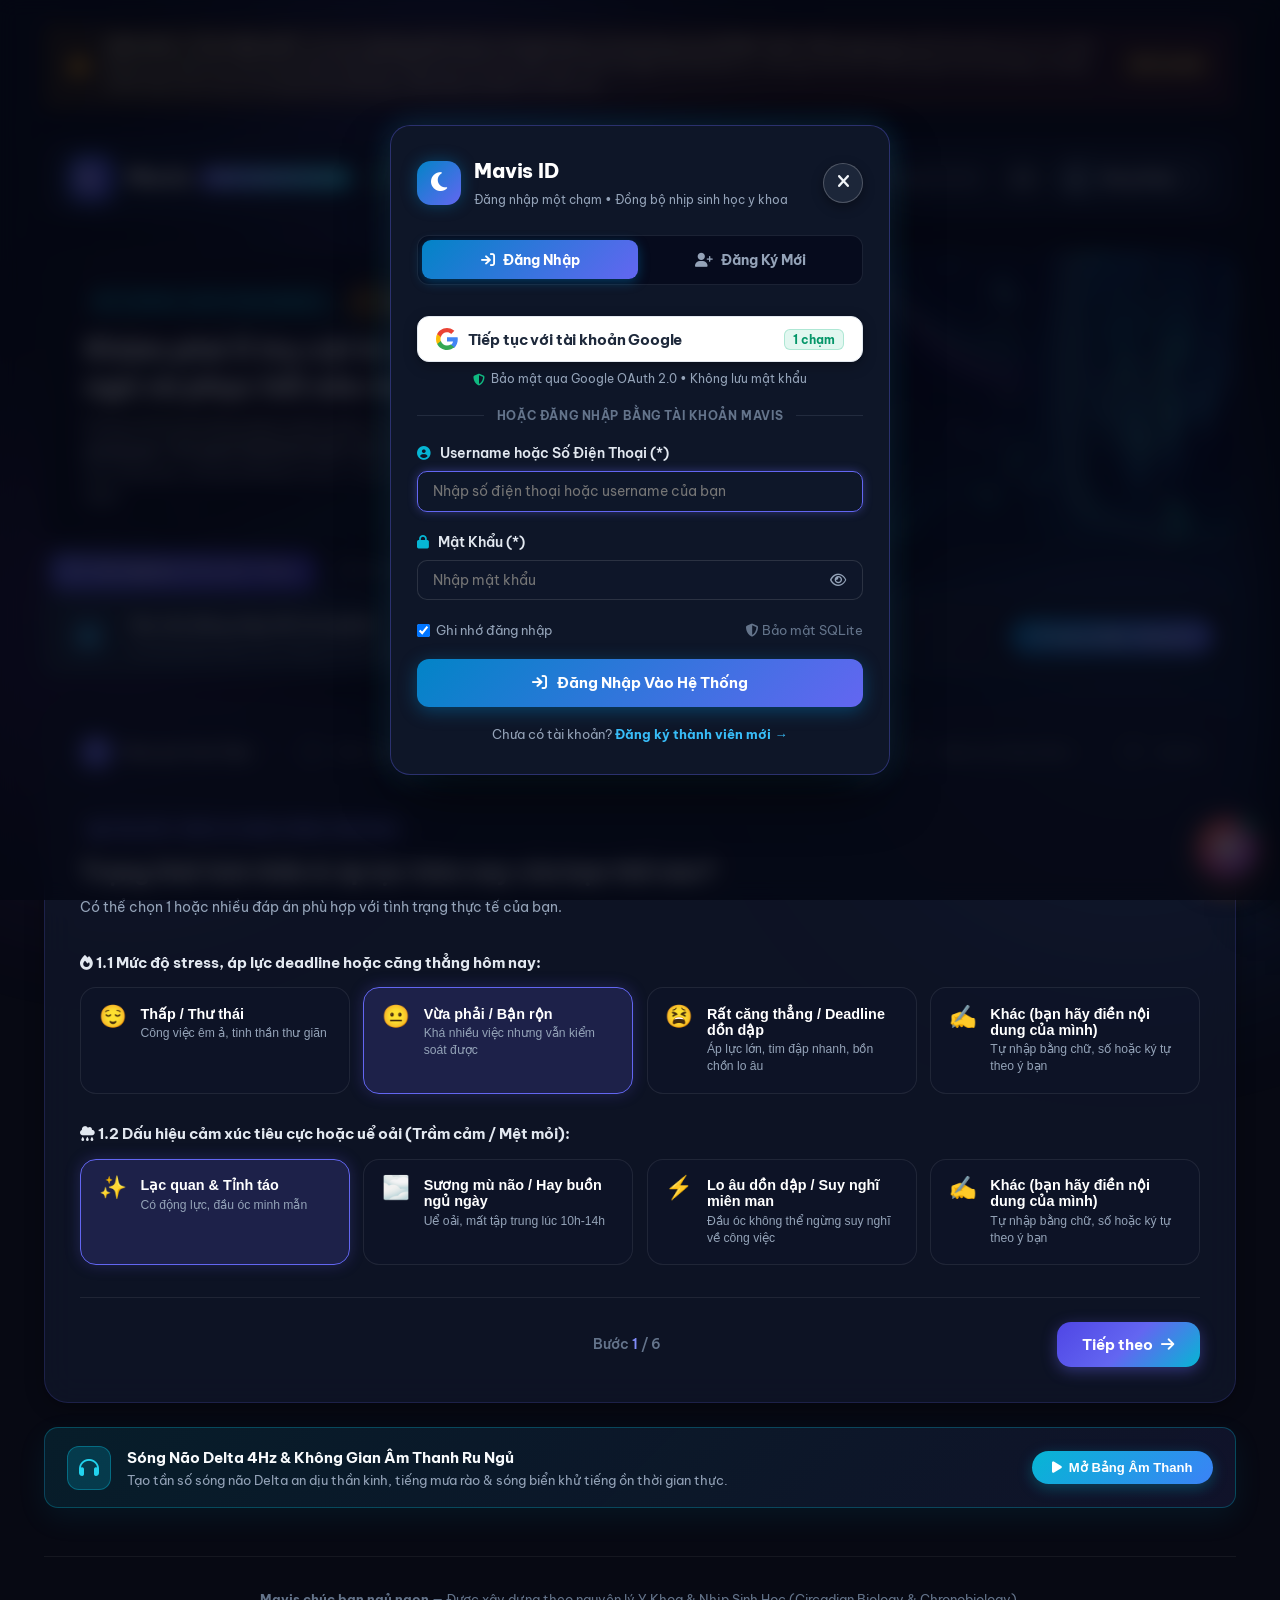
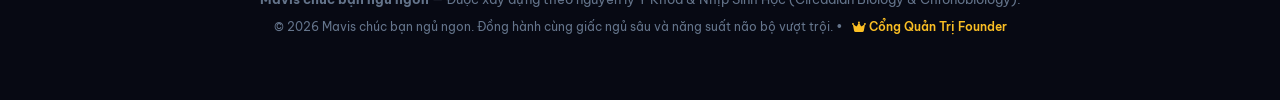
==== index.html @ 6977378a "fix(core): repair app.js syntax errors, restore realtime clock and robust guest/google auth sync" ====
<!DOCTYPE html>
<html lang="vi">
<head>
  <meta charset="UTF-8">
  <meta name="viewport" content="width=device-width, initial-scale=1.0">
  <title>Mavis chúc bạn ngủ ngon - Chẩn Đoán 5 Trụ Cột & Tối Ưu Giấc Ngủ Toàn Diện</title>
  <meta name="description" content="Mavis chúc bạn ngủ ngon - Bạn ngủ ngon, Mavis hạnh phúc. Hệ thống AI chẩn đoán 5 trụ cột y khoa ảnh hưởng giấc ngủ: Tâm lý, Môi trường, Lối sống, Nội tiết, Bệnh lý. Tự động quét lịch biểu và gợi ý vi-hành động thời gian thực.">
  
  <!-- Google Fonts: Be Vietnam Pro -->
  <link rel="preconnect" href="https://fonts.googleapis.com">
  <link rel="preconnect" href="https://fonts.gstatic.com" crossorigin>
  <link href="https://fonts.googleapis.com/css2?family=Be+Vietnam+Pro:ital,wght@0,300;0,400;0,500;0,600;0,700;0,800;0,900;1,400;1,600&display=swap" rel="stylesheet">
  
  <!-- FontAwesome Icons -->
  <link rel="stylesheet" href="https://cdnjs.cloudflare.com/ajax/libs/font-awesome/6.5.1/css/all.min.css">
  
  <!-- PWA & Mobile App Support -->
  <link rel="manifest" href="manifest.json">
  <meta name="theme-color" content="#0F172A">
  <meta name="apple-mobile-web-app-capable" content="yes">
  <meta name="apple-mobile-web-app-status-bar-style" content="black-translucent">
  <meta name="apple-mobile-web-app-title" content="Mavis chúc bạn ngủ ngon">
  <link rel="apple-touch-icon" href="assets/icon-192.png">
  <link rel="icon" type="image/png" href="assets/icon-192.png">

  <!-- Main Stylesheet -->
  <link rel="stylesheet" href="styles.css?v=20261105_09">
  
  <!-- Immediate Google OAuth Popup Bridge (For seamless 1-click popup login) -->
  <script>
    (function() {
      try {
        var hash = window.location.hash;
        if (window.opener && hash && (hash.indexOf('access_token=') !== -1 || hash.indexOf('id_token=') !== -1)) {
          window.opener.postMessage({
            type: 'MAVIS_GOOGLE_AUTH_TOKEN',
            hash: hash
          }, '*');
          window.close();
        }
      } catch(e) {}
    })();
  </script>

  <!-- Google Identity Services (Google Sign-In OAuth 2.0) -->
  <script src="https://accounts.google.com/gsi/client" async defer></script>
  
  <script>
    // Register PWA Service Worker for Mobile Application
    if ('serviceWorker' in navigator) {
      window.addEventListener('load', () => {
        navigator.serviceWorker.register('./sw.js').then(reg => {
          console.log('[PWA] Service Worker registered with scope:', reg.scope);
        }).catch(err => {
          console.warn('[PWA] Service Worker registration failed:', err);
        });
      });
    }
  </script>
</head>
<body>
  <!-- Google Identity Services Declarative Loader -->
  <div id="g_id_onload"
       data-client_id="806720661410-fg45fqhpgqtv9166p4rthkr6rrp37mjg.apps.googleusercontent.com"
       data-context="signin"
       data-callback="handleGoogleCredentialResponse"
       data-auto_prompt="false"
       data-itp_support="true">
  </div>

  <!-- Ambient background lighting effects -->
  <div class="ambient-glow glow-1"></div>
  <div class="ambient-glow glow-2"></div>
  <div class="ambient-glow glow-3"></div>

  <!-- ========================================================
       MAVIS WELCOME & INTRO ONBOARDING SPLASH SCREEN (OPTIONAL / HIDDEN BY DEFAULT)
       Brand: Mavis chúc bạn ngủ ngon • Slogan: Bạn ngủ ngon, Mavis hạnh phúc
       ======================================================== -->
  <div id="mavis-welcome-splash" class="mavis-welcome-splash splash-hidden" style="display: none !important;">
    <div class="splash-backdrop-stars"></div>
    <div class="splash-card glass-card">
      <button type="button" id="splash-close-btn" class="splash-close-btn" onclick="window.hideMavisSplash && window.hideMavisSplash()" title="Bỏ qua và xem giao diện">&times;</button>
      
      <!-- Luminous Moon & Stars Emblem -->
      <div class="splash-celestial-emblem">
        <div class="splash-moon-circle">
          <svg viewBox="0 0 100 100" class="splash-moon-svg" fill="none">
            <defs>
              <linearGradient id="splashMoonGrad" x1="0%" y1="0%" x2="100%" y2="100%">
                <stop offset="0%" stop-color="#FEF08A" />
                <stop offset="50%" stop-color="#F59E0B" />
                <stop offset="100%" stop-color="#D97706" />
              </linearGradient>
              <filter id="splashGlow" x="-20%" y="-20%" width="140%" height="140%">
                <feGaussianBlur stdDeviation="3" result="blur" />
                <feComposite in="SourceGraphic" in2="blur" operator="over" />
              </filter>
            </defs>
            <circle cx="50" cy="50" r="46" fill="rgba(15, 23, 42, 0.75)" stroke="rgba(253, 224, 71, 0.35)" stroke-width="2" />
            <!-- Crescent Moon -->
            <path d="M52 18 C34.3 18 20 32.3 20 50 C20 67.7 34.3 82 52 82 C60.4 82 68.1 78.8 73.8 73.4 C60.4 72.4 49.6 61.6 49.6 48.2 C49.6 35.8 57.6 25.2 68.8 21.6 C63.8 19.3 58.1 18 52 18 Z" fill="url(#splashMoonGrad)" filter="url(#splashGlow)" />
            <!-- Sparkling Stars -->
            <path d="M68 28 L70.5 35 L77.5 37.5 L70.5 40 L68 47 L65.5 40 L58.5 37.5 L65.5 35 Z" fill="#FFFFFF" />
            <circle cx="34" cy="32" r="2.5" fill="#FEF08A" />
            <circle cx="38" cy="66" r="2" fill="#FFFFFF" />
            <circle cx="72" cy="58" r="2.2" fill="#FBBF24" />
          </svg>
          <div class="splash-orbit-pulse"></div>
        </div>
      </div>

      <!-- Brand Heading & Slogan -->
      <div class="splash-text-content">
        <div class="splash-badge-welcome">
          <i class="fa-solid fa-moon"></i> Chào Mừng Đến Với Mavis
        </div>
        <h2 class="splash-app-title">Mavis Chúc Bạn Ngủ Ngon</h2>
        <p class="splash-slogan">"Bạn ngủ ngon, Mavis hạnh phúc"</p>
        <p class="splash-description">
          Hệ thống AI chẩn đoán 5 trụ cột y khoa & đồng hành cùng nhịp sinh học tự nhiên. Giải pháp phi dược lý giúp bạn giải tỏa âu lo, thư giãn thần kinh và chìm vào giấc ngủ sâu an lành.
        </p>
      </div>

      <!-- Action Buttons -->
      <div class="splash-actions-box">
        <button type="button" id="splash-login-btn" class="splash-btn-primary" onclick="window.handleSplashLogin && window.handleSplashLogin()">
          <i class="fa-solid fa-arrow-right-to-bracket"></i>
          <span>Đăng Nhập Ngay</span>
        </button>
        <button type="button" id="splash-register-btn" class="splash-btn-secondary" onclick="window.handleSplashRegister && window.handleSplashRegister()">
          <i class="fa-solid fa-user-plus"></i>
          <span>Tạo Tài Khoản Mới</span>
        </button>
        <button type="button" id="splash-explore-btn" class="splash-btn-ghost" onclick="window.hideMavisSplash && window.hideMavisSplash()">
          <span>Khám Phá Trước (Chế Độ Khách)</span>
          <i class="fa-solid fa-arrow-right"></i>
        </button>
      </div>

      <div class="splash-footer-note">
        <i class="fa-solid fa-shield-halved"></i> Bảo mật dữ liệu y tế • Đồng bộ thời gian thực Web & Mobile App
      </div>
    </div>
  </div>

  <script>
    // Fail-safe immediate handlers so full website works 100% and modals never freeze
    window.hideMavisSplash = function() {
      var splash = document.getElementById('mavis-welcome-splash');
      if (splash) {
        splash.style.opacity = '0';
        splash.style.pointerEvents = 'none';
        splash.style.display = 'none';
        splash.classList.add('splash-hidden');
      }
    };

    window.closeUserAuthModal = function() {
      var modal = document.getElementById('user-auth-modal');
      if (modal) {
        modal.style.display = 'none';
      }
      window.hideMavisSplash();
      document.body.style.overflow = '';
      
      var activeTab = (window.AppState && window.AppState.currentTab) || 'quiz';
      var secMap = {
        'quiz': 'quiz-assessment-section',
        'voice': 'voice-talk-section',
        'calendar': 'calendar-scanner-section'
      };
      var targetId = secMap[activeTab] || 'quiz-assessment-section';
      var sec = document.getElementById(targetId);
      if (sec && sec.style.display !== 'none') {
        sec.scrollIntoView({ behavior: 'smooth', block: 'nearest' });
      }
    };

    // Robust UTF-8 Base64 JWT Parser
    window.parseJwt = function(token) {
      try {
        var base64Url = token.split('.')[1];
        var base64 = base64Url.replace(/-/g, '+').replace(/_/g, '/');
        var jsonPayload = decodeURIComponent(atob(base64).split('').map(function(c) {
          return '%' + ('00' + c.charCodeAt(0).toString(16)).slice(-2);
        }).join(''));
        return JSON.parse(jsonPayload);
      } catch (e) {
        return null;
      }
    };

    // Central Google Profile Handler (Syncs Database, Header, Chatbot & Closes Modal)
    window.handleGoogleProfileSync = async function(profile) {
      if (!profile) return;
      console.log('[Google Profile Received]', profile.name, profile.email);
      if (window.showAppToast) {
        showAppToast('Đang kết nối Google...', 'Đang đồng bộ hồ sơ Google của bạn...', 'info');
      }

      var doLogin = async function() {
        if (!window.SleepSyncDB) return false;
        try {
          var authRes = await window.SleepSyncDB.loginWithGoogleProfile(profile);
          if (authRes && authRes.success) {
            // 1. Close Auth Modal & Splash
            window.closeUserAuthModal();
            if (window.closeProfileDrawer) window.closeProfileDrawer();

            // 2. Render Header Profile immediately (Google Avatar + Short Name + Streak)
            if (window.renderActiveUserProfile) {
              window.renderActiveUserProfile();
            }
            if (window.renderServiceUsageLogs) {
              window.renderServiceUsageLogs();
            }

            // 3. Hide Auth Gate Banner
            var gate = document.getElementById('auth-gate-banner');
            if (gate) gate.style.display = 'none';

            // 4. Notify entire application & Chatbot
            window.dispatchEvent(new CustomEvent('sleepsync:user-changed', { detail: authRes.user }));

            // 5. Sound FX & Welcome Toast
            if (window.SoundFX && window.SoundFX.success) {
              try { window.SoundFX.success(); } catch (e) {}
            }
            if (window.showAppToast) {
              showAppToast('Đăng nhập thành công 🎉', 'Chào mừng ' + authRes.user.fullName + ' qua tài khoản Google!', 'success');
            }
            return true;
          }
        } catch (err) {
          console.error('[Google Profile Sync Error]', err);
        }
        return false;
      };

      if (!await doLogin()) {
        var pollAttempts = 0;
        var pollTimer = setInterval(async function() {
          pollAttempts++;
          if (await doLogin() || pollAttempts > 25) {
            clearInterval(pollTimer);
          }
        }, 150);
      }
    };

    // Official Google Identity Services Credential Callback
    window.handleGoogleCredentialResponse = async function(response) {
      if (!response || !response.credential) return;
      var payload = window.parseJwt(response.credential);
      if (payload) {
        await window.handleGoogleProfileSync({
          sub: payload.sub,
          name: payload.name || payload.given_name || 'Thành Viên Google',
          given_name: payload.given_name,
          email: payload.email,
          picture: payload.picture
        });
      }
    };

    // Access Token UserInfo Fetcher & Login Bridge
    window.loginWithGoogleAccessToken = async function(token) {
      if (!token) return;
      try {
        if (window.showAppToast) {
          showAppToast('Đang kết nối Google...', 'Đang xác thực thông tin tài khoản...', 'info');
        }
        var res = await fetch('https://www.googleapis.com/oauth2/v3/userinfo', {
          headers: { Authorization: 'Bearer ' + token }
        });
        if (!res.ok) throw new Error('Không thể tải profile từ Google');
        var profile = await res.json();
        await window.handleGoogleProfileSync({
          sub: profile.sub,
          name: profile.name || profile.given_name || 'Thành Viên Google',
          given_name: profile.given_name,
          email: profile.email,
          picture: profile.picture
        });
      } catch (err) {
        console.error('[Google Access Token Error]', err);
        if (window.showAppToast) {
          showAppToast('Lỗi kết nối Google', 'Không thể lấy thông tin hồ sơ: ' + err.message, 'error');
        }
      }
    };

    // Two-way PostMessage Listener for OAuth Popup Bridge
    window.addEventListener('message', async function(e) {
      if (e.data && e.data.type === 'MAVIS_GOOGLE_AUTH_TOKEN' && e.data.hash) {
        var params = new URLSearchParams(e.data.hash.substring(1));
        var token = params.get('access_token');
        if (token) {
          await window.loginWithGoogleAccessToken(token);
        }
      }
    });

    // Check Full-Page Redirect Flow
    window.checkGoogleAuthRedirect = async function() {
      try {
        var hash = window.location.hash;
        if (hash && hash.includes('access_token=')) {
          window.__isProcessingGoogleAuth = true;
          var params = new URLSearchParams(hash.substring(1));
          var token = params.get('access_token');
          if (token) {
            window.history.replaceState(null, null, window.location.pathname + window.location.search);
            await window.loginWithGoogleAccessToken(token);
            window.__isProcessingGoogleAuth = false;
          }
        }
      } catch (e) {}
    };
    window.checkGoogleAuthRedirect();

    // Direct Google Popup Opener (Universal fail-safe)
    window.openDirectGooglePopup = function() {
      var clientId = '806720661410-fg45fqhpgqtv9166p4rthkr6rrp37mjg.apps.googleusercontent.com';
      var redirectUri = window.location.origin;
      var oauthUrl = 'https://accounts.google.com/o/oauth2/v2/auth?client_id=' + encodeURIComponent(clientId) +
        '&redirect_uri=' + encodeURIComponent(redirectUri) +
        '&response_type=token&scope=openid%20profile%20email&prompt=select_account';
      var win = window.open(oauthUrl, 'GoogleSignInPopup', 'width=520,height=630,menubar=no,status=no,toolbar=no');
      if (!win || win.closed || typeof win.closed === 'undefined') {
        window.location.href = oauthUrl;
      }
    };

    // Global fail-safe Google Sign-In initiator
    window.loginWithRealGoogle = function() {
      if (window.SoundFX && window.SoundFX.tap) {
        try { window.SoundFX.tap(); } catch (e) {}
      }
      if (window.runGoogleLogin) {
        window.runGoogleLogin();
        return;
      }
      if (window.google && google.accounts && google.accounts.id) {
        try {
          google.accounts.id.prompt(function(notification) {
            if (notification.isNotDisplayed() || notification.isSkippedMoment()) {
              window.openDirectGooglePopup();
            }
          });
          return;
        } catch (e) {}
      }
      window.openDirectGooglePopup();
    };

    window.handleProfilePillClick = function(e) {
      if (e) {
        if (e.preventDefault) e.preventDefault();
        if (e.stopPropagation) e.stopPropagation();
      }
      if (window.SoundFX && window.SoundFX.tap) {
        try { window.SoundFX.tap(); } catch (err) {}
      }
      if (window.SleepSyncDB && window.SleepSyncDB.isAuthenticated && window.SleepSyncDB.isAuthenticated()) {
        if (window.openProfileDrawer) {
          window.openProfileDrawer();
          return;
        }
      }
      if (window.openUserAuthModal) {
        window.openUserAuthModal('login');
      } else {
        var m = document.getElementById('user-auth-modal');
        if (m) {
          m.style.display = 'flex';
          m.style.zIndex = '100050';
        }
      }
    };

    window.openUserAuthModal = function(tab) {
      window.hideMavisSplash();
      var modal = document.getElementById('user-auth-modal');
      if (modal) {
        modal.style.display = 'flex';
        modal.style.zIndex = '100050';
        document.body.style.overflow = 'hidden';
      }
      var tabLoginBtn = document.getElementById('tab-auth-login-btn');
      var tabRegisterBtn = document.getElementById('tab-auth-register-btn');
      var paneLogin = document.getElementById('pane-auth-login');
      var paneRegister = document.getElementById('pane-auth-register');

      if (tab === 'register') {
        if (tabRegisterBtn) tabRegisterBtn.classList.add('active');
        if (tabLoginBtn) tabLoginBtn.classList.remove('active');
        if (paneRegister) paneRegister.style.display = 'block';
        if (paneLogin) paneLogin.style.display = 'none';
        setTimeout(function() { var el = document.getElementById('reg-fullname-input'); if (el) el.focus(); }, 60);
      } else {
        if (tabLoginBtn) tabLoginBtn.classList.add('active');
        if (tabRegisterBtn) tabRegisterBtn.classList.remove('active');
        if (paneLogin) paneLogin.style.display = 'block';
        if (paneRegister) paneRegister.style.display = 'none';
        setTimeout(function() { var el = document.getElementById('login-phone-input'); if (el) el.focus(); }, 60);
      }

      if (window.renderOfficialGoogleButtons) {
        setTimeout(window.renderOfficialGoogleButtons, 60);
      }
    };

    window.handleSplashLogin = function() {
      window.hideMavisSplash();
      window.openUserAuthModal('login');
    };

    window.handleSplashRegister = function() {
      window.hideMavisSplash();
      window.openUserAuthModal('register');
    };
  </script>

  <!-- Main Container -->
  <div class="app-layout">
    
    <!-- Medical Disclaimer Banner (Persistent & Critical) -->
    <aside class="medical-disclaimer-banner" id="medical-disclaimer-banner" aria-label="Cảnh báo y tế quan trọng">
      <div class="disclaimer-inner">
        <div class="disclaimer-text">
          <i class="fa-solid fa-triangle-exclamation disclaimer-icon"></i>
          <span>
            <strong>CẢNH BÁO Y TẾ XUYÊN SUỐT:</strong> Chúng tôi <strong>không phải là bác sĩ chuyên khoa và ứng dụng này KHÔNG THAY THẾ chuyên gia y tế</strong>. Mọi phân tích và vi-hành động chỉ mang tính chất tham khảo, bồi bổ lối sống theo khoa học giấc ngủ. Nếu bạn gặp vấn đề bệnh lý, mất ngủ mãn tính hoặc khuyết tật vận động, vui lòng thăm khám tại cơ sở y tế chuyên khoa để được chẩn đoán và điều trị chính xác.
          </span>
        </div>
        <button type="button" class="btn-disclaimer-detail" id="view-disclaimer-details-btn">
          <i class="fa-solid fa-shield-halved"></i>
          <span>Chi tiết</span>
        </button>
      </div>
    </aside>

    <!-- Navigation / Top Header -->
    <header class="top-nav">
      <div class="brand">
        <div class="brand-icon">
          <i class="fa-solid fa-moon"></i>
          <span class="pulsing-orbit"></span>
        </div>
        <div class="brand-text">
          <h1 class="brand-title">Mavis <span class="ai-badge">Chúc Bạn Ngủ Ngon</span></h1>
        </div>
      </div>

      <!-- Realtime Chrono Widget -->
      <div class="chrono-status-bar">
        <div class="chrono-pill">
          <span class="live-dot"></span>
          <span id="current-time-display">09:55:00</span>
          <span class="chrono-phase-tag" id="chrono-phase-badge">⚡ Nhịp sinh học thực</span>
        </div>
        <div class="bedtime-countdown" title="Thời gian đếm ngược đến giờ đi ngủ mục tiêu">
          <i class="fa-regular fa-clock"></i>
          <span id="bedtime-countdown-text">Còn 12h 35p đến giờ ngủ</span>
        </div>
      </div>

      <!-- Top actions -->
      <div class="nav-actions">
        <!-- Sound player quick toggle -->
        <button id="soundscape-quick-btn" class="btn-icon" title="Mở máy phát âm thanh sóng não thư giãn">
          <i class="fa-solid fa-headphones"></i>
          <span class="sound-playing-wave" id="sound-indicator" style="display: none;">
            <span></span><span></span><span></span>
          </span>
        </button>

        <!-- User Profile Pill Trigger Button (Duolingo & Facebook Style) -->
        <button type="button" id="user-profile-menu-btn" class="btn-user-profile-pill" onclick="window.handleProfilePillClick ? window.handleProfilePillClick(event) : (window.openUserAuthModal ? window.openUserAuthModal('login') : null)" title="Hồ Sơ Cá Nhân Người Dùng" aria-label="Mở Hồ Sơ Cá Nhân Người Dùng">
          <div class="pill-avatar-wrap" id="nav-pill-avatar">
            <div style="display: flex; align-items: center; justify-content: center; width: 100%; height: 100%; font-size: 1.15rem; color: #38BDF8;">
              <i class="fa-solid fa-user"></i>
            </div>
          </div>
          <div class="pill-user-info" id="nav-pill-info">
            <span class="pill-name" id="nav-pill-name">Đăng Nhập</span>
            <span class="pill-streak" id="nav-pill-streak" style="display: none;"><i class="fa-solid fa-fire text-amber"></i> 0 ngày</span>
          </div>
          <i class="fa-solid fa-chevron-down pill-chevron"></i>
        </button>
      </div>
    </header>

    <!-- Main Content Area -->
    <main class="content-container">

      <!-- Hero Visual Banner -->
      <section class="hero-circadian-banner">
        <div class="banner-image-wrap">
          <img src="assets/sleep_hero.jpg" alt="Circadian Rhythm & Sleep Architecture" class="hero-bg-img">
          <div class="banner-overlay"></div>
        </div>
        <div class="banner-content">
          <div class="banner-meta-row">
            <div class="banner-tag"><i class="fa-solid fa-notes-medical"></i> Clinical Sleep Assessment</div>
            <div class="banner-slogan-badge"><i class="fa-solid fa-moon"></i> "Bạn ngủ ngon, Mavis hạnh phúc"</div>
          </div>
          <h2 class="banner-heading">Khám phá 5 trụ cột bí mật quyết định giấc ngủ và phục hồi não bộ</h2>
          <p class="banner-desc">
            Không chỉ là một dòng nhật ký đơn thuần. AI thu thập toàn diện các yếu tố: <strong>Tâm lý</strong>, <strong>Môi trường phòng ngủ</strong>, <strong>Thói quen/Chất kích thích</strong>, <strong>Nội tiết/Tuổi tác</strong> và <strong>Bệnh lý thể chất</strong>. Sau đó quét lịch công việc của bạn để đưa ra các vi-hành động siêu dễ làm (chỉ 2-5 phút) theo thời gian thực!
          </p>
        </div>
      </section>

      <!-- Mode Selector Tabs: Questionnaire Quiz vs Talk Mode -->
      <div class="mode-selector-bar">
        <div class="mode-tab-buttons">
          <button class="mode-btn active" id="tab-btn-quiz">
            <i class="fa-solid fa-list-check"></i>
            <span>Trắc Nghiệm 5 Trụ Cột Y Khoa</span>
          </button>
          <button class="mode-btn" id="tab-btn-voice">
            <i class="fa-solid fa-microphone-lines"></i>
            <span>Trò Chuyện AI / Voice Talk Mode</span>
          </button>
          <button class="mode-btn" id="tab-btn-calendar">
            <i class="fa-solid fa-calendar-days"></i>
            <span>Kiểm Tra Lịch Trình Công Việc</span>
          </button>
        </div>

      </div>

      <!-- AUTH GATE BANNER (Visible only when Guest is not logged in) -->
      <div id="auth-gate-banner" class="auth-gate-banner" style="display: none;">
        <div class="gate-banner-content">
          <div class="gate-icon"><i class="fa-solid fa-lock"></i></div>
          <div class="gate-text">
            <strong>Yêu cầu đăng nhập để trải nghiệm</strong>
            <span>Vui lòng đăng nhập hoặc đăng ký tài khoản Mavis để bắt đầu làm bài khám phá 5 trụ cột y khoa & lưu kết quả của bạn.</span>
          </div>
          <button type="button" class="btn-gate-auth" onclick="window.openUserAuthModal && window.openUserAuthModal('login')">
            <i class="fa-solid fa-arrow-right-to-bracket"></i> Đăng Nhập / Đăng Ký
          </button>
        </div>
      </div>

      <!-- SECTION 1: 5-PILLAR DIAGNOSTIC WIZARD (QUIZ MODE) -->
      <section id="quiz-assessment-section" class="card glass-card wizard-card">
        
        <!-- Step Indicator Progress (6 Steps) -->
        <div class="wizard-stepper">
          <div class="step-node active" data-step="1">
            <span class="step-num">1</span>
            <span class="step-title">Tâm Lý & Tinh Thần</span>
          </div>
          <div class="step-connector"></div>
          <div class="step-node" data-step="2">
            <span class="step-num">2</span>
            <span class="step-title">Môi Trường Ngủ</span>
          </div>
          <div class="step-connector"></div>
          <div class="step-node" data-step="3">
            <span class="step-num">3</span>
            <span class="step-title">Lối Sống & Độc Tố</span>
          </div>
          <div class="step-connector"></div>
          <div class="step-node" data-step="4">
            <span class="step-num">4</span>
            <span class="step-title">Sinh Lý & Nội Tiết</span>
          </div>
          <div class="step-connector"></div>
          <div class="step-node" data-step="5">
            <span class="step-num">5</span>
            <span class="step-title">Bệnh Lý & Đau Nhức</span>
          </div>
          <div class="step-connector"></div>
          <div class="step-node" data-step="6">
            <span class="step-num">6</span>
            <span class="step-title">Xác Nhận Thông Tin</span>
          </div>
        </div>

        <!-- Wizard Step Containers -->
        <div class="wizard-content">

          <!-- STEP 1: Tâm Lý & Tinh Thần -->
          <div class="wizard-step-pane active" id="wizard-step-1">
            <div class="step-header">
              <span class="step-badge"><i class="fa-solid fa-brain"></i> Trụ Cột 1: Tâm Lý & Căng Thẳng Thần Kinh</span>
              <h3 class="step-headline">Trạng thái tinh thần & áp lực hôm nay của bạn thế nào?</h3>
              <p class="step-subtext">Có thể chọn 1 hoặc nhiều đáp án phù hợp với tình trạng thực tế của bạn.</p>
            </div>

            <div class="question-block" data-qkey="stress_level">
              <label class="q-label"><i class="fa-solid fa-fire"></i> 1.1 Mức độ stress, áp lực deadline hoặc căng thẳng hôm nay:</label>
              <div class="options-grid" data-question="stress_level">
                <button type="button" class="opt-btn" data-value="low">
                  <span class="opt-icon">😌</span>
                  <div class="opt-text">
                    <strong>Thấp / Thư thái</strong>
                    <small>Công việc êm ả, tinh thần thư giãn</small>
                  </div>
                </button>
                <button type="button" class="opt-btn selected" data-value="medium">
                  <span class="opt-icon">😐</span>
                  <div class="opt-text">
                    <strong>Vừa phải / Bận rộn</strong>
                    <small>Khá nhiều việc nhưng vẫn kiểm soát được</small>
                  </div>
                </button>
                <button type="button" class="opt-btn" data-value="high">
                  <span class="opt-icon">😫</span>
                  <div class="opt-text">
                    <strong>Rất căng thẳng / Deadline dồn dập</strong>
                    <small>Áp lực lớn, tim đập nhanh, bồn chồn lo âu</small>
                  </div>
                </button>
                <button type="button" class="opt-btn opt-btn-custom" data-value="custom">
                  <span class="opt-icon">✍️</span>
                  <div class="opt-text">
                    <strong>Khác (bạn hãy điền nội dung của mình)</strong>
                    <small>Tự nhập bằng chữ, số hoặc ký tự theo ý bạn</small>
                  </div>
                </button>
              </div>
              <div class="custom-answer-wrap" style="display: none;">
                <div class="custom-input-box">
                  <i class="fa-solid fa-pen-to-square"></i>
                  <input type="text" class="custom-answer-input" placeholder="Điền câu trả lời của bạn (chữ, số hoặc ký tự)..." aria-label="Nội dung khác tự điền">
                </div>
              </div>
            </div>

            <div class="question-block" data-qkey="mood_state">
              <label class="q-label"><i class="fa-solid fa-cloud-rain"></i> 1.2 Dấu hiệu cảm xúc tiêu cực hoặc uể oải (Trầm cảm / Mệt mỏi):</label>
              <div class="options-grid" data-question="mood_state">
                <button type="button" class="opt-btn selected" data-value="good">
                  <span class="opt-icon">✨</span>
                  <div class="opt-text">
                    <strong>Lạc quan & Tỉnh táo</strong>
                    <small>Có động lực, đầu óc minh mẫn</small>
                  </div>
                </button>
                <button type="button" class="opt-btn" data-value="brain_fog">
                  <span class="opt-icon">🌫️</span>
                  <div class="opt-text">
                    <strong>Sương mù não / Hay buồn ngủ ngày</strong>
                    <small>Uể oải, mất tập trung lúc 10h-14h</small>
                  </div>
                </button>
                <button type="button" class="opt-btn" data-value="anxious">
                  <span class="opt-icon">⚡</span>
                  <div class="opt-text">
                    <strong>Lo âu dồn dập / Suy nghĩ miên man</strong>
                    <small>Đầu óc không thể ngừng suy nghĩ về công việc</small>
                  </div>
                </button>
                <button type="button" class="opt-btn opt-btn-custom" data-value="custom">
                  <span class="opt-icon">✍️</span>
                  <div class="opt-text">
                    <strong>Khác (bạn hãy điền nội dung của mình)</strong>
                    <small>Tự nhập bằng chữ, số hoặc ký tự theo ý bạn</small>
                  </div>
                </button>
              </div>
              <div class="custom-answer-wrap" style="display: none;">
                <div class="custom-input-box">
                  <i class="fa-solid fa-pen-to-square"></i>
                  <input type="text" class="custom-answer-input" placeholder="Điền câu trả lời của bạn (chữ, số hoặc ký tự)..." aria-label="Nội dung khác tự điền">
                </div>
              </div>
            </div>
          </div>

          <!-- STEP 2: Yếu Tố Môi Trường -->
          <div class="wizard-step-pane" id="wizard-step-2">
            <div class="step-header">
              <span class="step-badge"><i class="fa-solid fa-house-chimney-window"></i> Trụ Cột 2: Môi Trường Phòng Ngủ</span>
              <h3 class="step-headline">Không gian phòng ngủ và môi trường sống của bạn ra sao?</h3>
              <p class="step-subtext">Có thể chọn 1 hoặc nhiều đáp án phù hợp với tình trạng thực tế của bạn.</p>
            </div>

            <div class="question-block" data-qkey="env_light">
              <label class="q-label"><i class="fa-solid fa-lightbulb"></i> 2.1 Mức độ phơi nhiễm ánh sáng buổi tối:</label>
              <div class="options-grid" data-question="env_light">
                <button type="button" class="opt-btn selected" data-value="dark">
                  <span class="opt-icon">🌑</span>
                  <div class="opt-text">
                    <strong>Tối hoàn toàn / Đèn ngủ vàng ấm</strong>
                    <small>Phòng có rèm cản sáng, ít tiếp xúc đèn huỳnh quang</small>
                  </div>
                </button>
                <button type="button" class="opt-btn" data-value="screen_heavy">
                  <span class="opt-icon">📱</span>
                  <div class="opt-text">
                    <strong>Nhiều ánh sáng xanh màn hình</strong>
                    <small>Nhìn laptop, điện thoại, tivi liên tục sát giờ ngủ</small>
                  </div>
                </button>
                <button type="button" class="opt-btn" data-value="light_polluted">
                  <span class="opt-icon">💡</span>
                  <div class="opt-text">
                    <strong>Bị hắt sáng từ ngoài đường / Đèn sáng</strong>
                    <small>Phòng không đủ tối, bị lọt sáng</small>
                  </div>
                </button>
                <button type="button" class="opt-btn opt-btn-custom" data-value="custom">
                  <span class="opt-icon">✍️</span>
                  <div class="opt-text">
                    <strong>Khác (bạn hãy điền nội dung của mình)</strong>
                    <small>Tự nhập bằng chữ, số hoặc ký tự theo ý bạn</small>
                  </div>
                </button>
              </div>
              <div class="custom-answer-wrap" style="display: none;">
                <div class="custom-input-box">
                  <i class="fa-solid fa-pen-to-square"></i>
                  <input type="text" class="custom-answer-input" placeholder="Điền câu trả lời của bạn (chữ, số hoặc ký tự)..." aria-label="Nội dung khác tự điền">
                </div>
              </div>
            </div>

            <div class="question-block" data-qkey="env_temp">
              <label class="q-label"><i class="fa-solid fa-temperature-half"></i> 2.2 Nhiệt độ phòng ngủ dự kiến tối nay:</label>
              <div class="options-grid" data-question="env_temp">
                <button type="button" class="opt-btn selected" data-value="ideal">
                  <span class="opt-icon">❄️</span>
                  <div class="opt-text">
                    <strong>Lý tưởng (24°C – 26°C)</strong>
                    <small>Mát mẻ, dễ chịu, cơ thể tự hạ nhiệt tốt</small>
                  </div>
                </button>
                <button type="button" class="opt-btn" data-value="hot">
                  <span class="opt-icon">🔥</span>
                  <div class="opt-text">
                    <strong>Nóng bức / Bí bách (> 28°C)</strong>
                    <small>Không có máy lạnh hoặc quạt yếu, dễ đổ mồ hôi</small>
                  </div>
                </button>
                <button type="button" class="opt-btn" data-value="too_cold">
                  <span class="opt-icon">🥶</span>
                  <div class="opt-text">
                    <strong>Quá lạnh (< 22°C)</strong>
                    <small>Lạnh run, buốt cơ bắp làm co mạch</small>
                  </div>
                </button>
                <button type="button" class="opt-btn opt-btn-custom" data-value="custom">
                  <span class="opt-icon">✍️</span>
                  <div class="opt-text">
                    <strong>Khác (bạn hãy điền nội dung của mình)</strong>
                    <small>Tự nhập bằng chữ, số hoặc ký tự theo ý bạn</small>
                  </div>
                </button>
              </div>
              <div class="custom-answer-wrap" style="display: none;">
                <div class="custom-input-box">
                  <i class="fa-solid fa-pen-to-square"></i>
                  <input type="text" class="custom-answer-input" placeholder="Điền câu trả lời của bạn (chữ, số hoặc ký tự)..." aria-label="Nội dung khác tự điền">
                </div>
              </div>
            </div>

            <div class="question-block" data-qkey="env_noise">
              <label class="q-label"><i class="fa-solid fa-volume-high"></i> 2.3 Tiếng ồn xung quanh khu vực ngủ:</label>
              <div class="options-grid" data-question="env_noise">
                <button type="button" class="opt-btn selected" data-value="quiet">
                  <span class="opt-icon">🤫</span>
                  <div class="opt-text">
                    <strong>Yên tĩnh / Cách âm tốt</strong>
                    <small>Dưới 30dB, không có tiếng ồn gây giật mình</small>
                  </div>
                </button>
                <button type="button" class="opt-btn" data-value="noisy">
                  <span class="opt-icon">🚗</span>
                  <div class="opt-text">
                    <strong>Ồn ào (Tiếng xe cộ / Hàng xóm / Công trường)</strong>
                    <small>Dễ bị đánh thức giữa đêm, tăng hooc-môn cảnh giác</small>
                  </div>
                </button>
                <button type="button" class="opt-btn opt-btn-custom" data-value="custom">
                  <span class="opt-icon">✍️</span>
                  <div class="opt-text">
                    <strong>Khác (bạn hãy điền nội dung của mình)</strong>
                    <small>Tự nhập bằng chữ, số hoặc ký tự theo ý bạn</small>
                  </div>
                </button>
              </div>
              <div class="custom-answer-wrap" style="display: none;">
                <div class="custom-input-box">
                  <i class="fa-solid fa-pen-to-square"></i>
                  <input type="text" class="custom-answer-input" placeholder="Điền câu trả lời của bạn (chữ, số hoặc ký tự)..." aria-label="Nội dung khác tự điền">
                </div>
              </div>
            </div>
          </div>

          <!-- STEP 3: Thói Quen & Lối Sống -->
          <div class="wizard-step-pane" id="wizard-step-3">
            <div class="step-header">
              <span class="step-badge"><i class="fa-solid fa-mug-hot"></i> Trụ Cột 3: Thói Quen & Chất Kích Thích</span>
              <h3 class="step-headline">Lượng Caffeine, Rượu Bia & Thói Quen Dùng Thiết Bị</h3>
              <p class="step-subtext">Có thể chọn 1 hoặc nhiều đáp án phù hợp với tình trạng thực tế của bạn.</p>
            </div>

            <div class="question-block" data-qkey="caffeine_usage">
              <label class="q-label"><i class="fa-solid fa-coffee"></i> 3.1 Tiêu thụ Caffeine (Cà phê, trà đặc, nước tăng lực):</label>
              <div class="options-grid" data-question="caffeine_usage">
                <button type="button" class="opt-btn" data-value="none">
                  <span class="opt-icon">💧</span>
                  <div class="opt-text">
                    <strong>Không dùng / Chỉ uống nước lọc</strong>
                    <small>Không nạp caffeine hôm nay</small>
                  </div>
                </button>
                <button type="button" class="opt-btn selected" data-value="morning_only">
                  <span class="opt-icon">☕</span>
                  <div class="opt-text">
                    <strong>1 ly vào buổi sáng (Trước 10h)</strong>
                    <small>Đã qua gần 2 chu kỳ bán rã, mức an toàn</small>
                  </div>
                </button>
                <button type="button" class="opt-btn" data-value="late_high">
                  <span class="opt-icon">⚡</span>
                  <div class="opt-text">
                    <strong>2+ ly hoặc có uống sau 11h trưa</strong>
                    <small>Nguy cơ cao còn tồn dư caffeine lúc lên giường</small>
                  </div>
                </button>
                <button type="button" class="opt-btn opt-btn-custom" data-value="custom">
                  <span class="opt-icon">✍️</span>
                  <div class="opt-text">
                    <strong>Khác (bạn hãy điền nội dung của mình)</strong>
                    <small>Tự nhập bằng chữ, số hoặc ký tự theo ý bạn</small>
                  </div>
                </button>
              </div>
              <div class="custom-answer-wrap" style="display: none;">
                <div class="custom-input-box">
                  <i class="fa-solid fa-pen-to-square"></i>
                  <input type="text" class="custom-answer-input" placeholder="Điền câu trả lời của bạn (chữ, số hoặc ký tự)..." aria-label="Nội dung khác tự điền">
                </div>
              </div>
            </div>

            <div class="question-block" data-qkey="alcohol_nicotine">
              <label class="q-label"><i class="fa-solid fa-wine-glass"></i> 3.2 Rượu bia, Cồn hoặc Thuốc lá (Nicotine):</label>
              <div class="options-grid" data-question="alcohol_nicotine">
                <button type="button" class="opt-btn selected" data-value="none">
                  <span class="opt-icon">🚫</span>
                  <div class="opt-text">
                    <strong>Hoàn toàn không dùng</strong>
                    <small>Không rượu bia, không hút thuốc</small>
                  </div>
                </button>
                <button type="button" class="opt-btn" data-value="alcohol_dinner">
                  <span class="opt-icon">🍺</span>
                  <div class="opt-text">
                    <strong>Có uống rượu / bia chiều tối</strong>
                    <small>Gây buồn ngủ giả tạo ban đầu nhưng phân mảnh REM về sáng</small>
                  </div>
                </button>
                <button type="button" class="opt-btn" data-value="nicotine">
                  <span class="opt-icon">🚬</span>
                  <div class="opt-text">
                    <strong>Có hút thuốc lá / vape</strong>
                    <small>Nicotine kích thích hệ thần kinh trung ương gây tỉnh táo</small>
                  </div>
                </button>
                <button type="button" class="opt-btn opt-btn-custom" data-value="custom">
                  <span class="opt-icon">✍️</span>
                  <div class="opt-text">
                    <strong>Khác (bạn hãy điền nội dung của mình)</strong>
                    <small>Tự nhập bằng chữ, số hoặc ký tự theo ý bạn</small>
                  </div>
                </button>
              </div>
              <div class="custom-answer-wrap" style="display: none;">
                <div class="custom-input-box">
                  <i class="fa-solid fa-pen-to-square"></i>
                  <input type="text" class="custom-answer-input" placeholder="Điền câu trả lời của bạn (chữ, số hoặc ký tự)..." aria-label="Nội dung khác tự điền">
                </div>
              </div>
            </div>

            <div class="question-block" data-qkey="dinner_habit">
              <label class="q-label"><i class="fa-solid fa-utensils"></i> 3.3 Thói quen ăn uống bữa tối & Uống nước:</label>
              <div class="options-grid" data-question="dinner_habit">
                <button type="button" class="opt-btn selected" data-value="light_early">
                  <span class="opt-icon">🥗</span>
                  <div class="opt-text">
                    <strong>Ăn thanh đạm, trước khi ngủ > 3 tiếng</strong>
                    <small>Dạ dày kịp tiêu hóa, không bị trào ngược</small>
                  </div>
                </button>
                <button type="button" class="opt-btn" data-value="heavy_late">
                  <span class="opt-icon">🍔</span>
                  <div class="opt-text">
                    <strong>Ăn no nê nhiều dầu mỡ / Ăn muộn sát giờ ngủ</strong>
                    <small>Đầy bụng, khó tiêu, nguy cơ trào ngược dạ dày</small>
                  </div>
                </button>
                <button type="button" class="opt-btn" data-value="drink_lots_water">
                  <span class="opt-icon">🚰</span>
                  <div class="opt-text">
                    <strong>Uống nhiều nước / Canh sát giờ ngủ</strong>
                    <small>Dễ bị thức giấc đi vệ sinh 2-3 lần giữa đêm</small>
                  </div>
                </button>
                <button type="button" class="opt-btn opt-btn-custom" data-value="custom">
                  <span class="opt-icon">✍️</span>
                  <div class="opt-text">
                    <strong>Khác (bạn hãy điền nội dung của mình)</strong>
                    <small>Tự nhập bằng chữ, số hoặc ký tự theo ý bạn</small>
                  </div>
                </button>
              </div>
              <div class="custom-answer-wrap" style="display: none;">
                <div class="custom-input-box">
                  <i class="fa-solid fa-pen-to-square"></i>
                  <input type="text" class="custom-answer-input" placeholder="Điền câu trả lời của bạn (chữ, số hoặc ký tự)..." aria-label="Nội dung khác tự điền">
                </div>
              </div>
            </div>

            <div class="question-block" data-qkey="bed_phone">
              <label class="q-label"><i class="fa-solid fa-mobile-screen"></i> 3.4 Thói quen dùng điện thoại trên giường:</label>
              <div class="options-grid" data-question="bed_phone">
                <button type="button" class="opt-btn" data-value="no_phone">
                  <span class="opt-icon">📵</span>
                  <div class="opt-text">
                    <strong>Không dùng (Để xa giường ngủ)</strong>
                    <small>Đọc sách giấy hoặc thư giãn</small>
                  </div>
                </button>
                <button type="button" class="opt-btn selected" data-value="lướt_tiktok_fb">
                  <span class="opt-icon">📱</span>
                  <div class="opt-text">
                    <strong>Lướt mạng xã hội / xem phim trên giường</strong>
                    <small>Dopamine liên tục khiến não bộ bị cuốn, khó tắt máy</small>
                  </div>
                </button>
                <button type="button" class="opt-btn opt-btn-custom" data-value="custom">
                  <span class="opt-icon">✍️</span>
                  <div class="opt-text">
                    <strong>Khác (bạn hãy điền nội dung của mình)</strong>
                    <small>Tự nhập bằng chữ, số hoặc ký tự theo ý bạn</small>
                  </div>
                </button>
              </div>
              <div class="custom-answer-wrap" style="display: none;">
                <div class="custom-input-box">
                  <i class="fa-solid fa-pen-to-square"></i>
                  <input type="text" class="custom-answer-input" placeholder="Điền câu trả lời của bạn (chữ, số hoặc ký tự)..." aria-label="Nội dung khác tự điền">
                </div>
              </div>
            </div>
          </div>

          <!-- STEP 4: Yếu Tố Sinh Lý & Nội Tiết -->
          <div class="wizard-step-pane" id="wizard-step-4">
            <div class="step-header">
              <span class="step-badge"><i class="fa-solid fa-venus-mars"></i> Trụ Cột 4: Sinh Lý & Nội Tiết Tố</span>
              <h3 class="step-headline">Nhóm tuổi và tình trạng nội tiết tố của cơ thể</h3>
              <p class="step-subtext">Có thể chọn 1 hoặc nhiều đáp án phù hợp với tình trạng thực tế của bạn.</p>
            </div>

            <div class="question-block" data-qkey="age_group">
              <label class="q-label"><i class="fa-solid fa-user-clock"></i> 4.1 Nhóm tuổi của bạn:</label>
              <div class="options-grid" data-question="age_group">
                <button type="button" class="opt-btn selected" data-value="young_adult">
                  <span class="opt-icon">🧑</span>
                  <div class="opt-text">
                    <strong>Thanh niên & Người trưởng thành (18 – 45 tuổi)</strong>
                    <small>Nhịp sinh học cần duy trì ổn định</small>
                  </div>
                </button>
                <button type="button" class="opt-btn" data-value="middle_aged">
                  <span class="opt-icon">🧓</span>
                  <div class="opt-text">
                    <strong>Trung niên & Cao tuổi (> 50 tuổi)</strong>
                    <small>Khoảng 75% người cao tuổi gặp vấn đề ngủ nông, thức sớm</small>
                  </div>
                </button>
                <button type="button" class="opt-btn opt-btn-custom" data-value="custom">
                  <span class="opt-icon">✍️</span>
                  <div class="opt-text">
                    <strong>Khác (bạn hãy điền nội dung của mình)</strong>
                    <small>Tự nhập bằng chữ, số hoặc ký tự theo ý bạn</small>
                  </div>
                </button>
              </div>
              <div class="custom-answer-wrap" style="display: none;">
                <div class="custom-input-box">
                  <i class="fa-solid fa-pen-to-square"></i>
                  <input type="text" class="custom-answer-input" placeholder="Điền câu trả lời của bạn (chữ, số hoặc ký tự)..." aria-label="Nội dung khác tự điền">
                </div>
              </div>
            </div>

            <div class="question-block" data-qkey="hormone_state">
              <label class="q-label"><i class="fa-solid fa-droplet-half-stroke"></i> 4.2 Tình trạng nội tiết (Tiền mãn kinh / Thay đổi hormone):</label>
              <div class="options-grid" data-question="hormone_state">
                <button type="button" class="opt-btn selected" data-value="normal">
                  <span class="opt-icon">🟢</span>
                  <div class="opt-text">
                    <strong>Bình thường / Không có triệu chứng</strong>
                    <small>Nội tiết tố ổn định</small>
                  </div>
                </button>
                <button type="button" class="opt-btn" data-value="menopause_hotflash">
                  <span class="opt-icon">🔥</span>
                  <div class="opt-text">
                    <strong>Tiền mãn kinh: Bốc hỏa & Đổ mồ hôi đêm</strong>
                    <small>Suy giảm estrogen làm thức giấc giữa đêm nhiều lần</small>
                  </div>
                </button>
                <button type="button" class="opt-btn opt-btn-custom" data-value="custom">
                  <span class="opt-icon">✍️</span>
                  <div class="opt-text">
                    <strong>Khác (bạn hãy điền nội dung của mình)</strong>
                    <small>Tự nhập bằng chữ, số hoặc ký tự theo ý bạn</small>
                  </div>
                </button>
              </div>
              <div class="custom-answer-wrap" style="display: none;">
                <div class="custom-input-box">
                  <i class="fa-solid fa-pen-to-square"></i>
                  <input type="text" class="custom-answer-input" placeholder="Điền câu trả lời của bạn (chữ, số hoặc ký tự)..." aria-label="Nội dung khác tự điền">
                </div>
              </div>
            </div>
          </div>

          <!-- STEP 5: Bệnh Lý & Tình Trạng Thể Chất -->
          <div class="wizard-step-pane" id="wizard-step-5">
            <div class="step-header">
              <span class="step-badge"><i class="fa-solid fa-stethoscope"></i> Trụ Cột 5: Bệnh Lý & Đau Nhức Thể Chất</span>
              <h3 class="step-headline">Bạn có đang bị đau nhức hay vấn đề sức khỏe nào cản trở giấc ngủ?</h3>
              <p class="step-subtext">Có thể chọn 1 hoặc nhiều đáp án phù hợp với tình trạng thực tế của bạn.</p>
            </div>

            <div class="question-block" data-qkey="physical_pain">
              <label class="q-label"><i class="fa-solid fa-bone"></i> 5.1 Đau mỏi cơ xương khớp / Đau đầu:</label>
              <div class="options-grid" data-question="physical_pain">
                <button type="button" class="opt-btn selected" data-value="none">
                  <span class="opt-icon">💪</span>
                  <div class="opt-text">
                    <strong>Không đau nhức / Cơ thể khỏe khoắn</strong>
                    <small>Không có cảm giác khó chịu ở cơ bắp</small>
                  </div>
                </button>
                <button type="button" class="opt-btn" data-value="neck_back_pain">
                  <span class="opt-icon">🦴</span>
                  <div class="opt-text">
                    <strong>Đau mỏi cổ vai gáy / Đau thắt lưng</strong>
                    <small>Do ngồi văn phòng nhiều, khó tìm tư thế nằm thoải mái</small>
                  </div>
                </button>
                <button type="button" class="opt-btn" data-value="headache">
                  <span class="opt-icon">🤕</span>
                  <div class="opt-text">
                    <strong>Đau nửa đầu / Nặng đầu căng cơ</strong>
                    <small>Cảm giác mạch máu giật giật, khó thư giãn</small>
                  </div>
                </button>
                <button type="button" class="opt-btn opt-btn-custom" data-value="custom">
                  <span class="opt-icon">✍️</span>
                  <div class="opt-text">
                    <strong>Khác (bạn hãy điền nội dung của mình)</strong>
                    <small>Tự nhập bằng chữ, số hoặc ký tự theo ý bạn</small>
                  </div>
                </button>
              </div>
              <div class="custom-answer-wrap" style="display: none;">
                <div class="custom-input-box">
                  <i class="fa-solid fa-pen-to-square"></i>
                  <input type="text" class="custom-answer-input" placeholder="Điền câu trả lời của bạn (chữ, số hoặc ký tự)..." aria-label="Nội dung khác tự điền">
                </div>
              </div>
            </div>

            <div class="question-block" data-qkey="chronic_condition">
              <label class="q-label"><i class="fa-solid fa-virus"></i> 5.2 Bệnh lý mạn tính (Trào ngược dạ dày, xoang, tiểu đêm):</label>
              <div class="options-grid" data-question="chronic_condition">
                <button type="button" class="opt-btn selected" data-value="none">
                  <span class="opt-icon">🛡️</span>
                  <div class="opt-text">
                    <strong>Không có bệnh mạn tính</strong>
                    <small>Hệ hô hấp và tiêu hóa bình thường</small>
                  </div>
                </button>
                <button type="button" class="opt-btn" data-value="gerd">
                  <span class="opt-icon">🫀</span>
                  <div class="opt-text">
                    <strong>Trào ngược dạ dày thực quản (GERD) / Ợ nóng</strong>
                    <small>Nằm xuống bị nghẹn cổ họng, nóng rát lồng ngực</small>
                  </div>
                </button>
                <button type="button" class="opt-btn" data-value="nocturia">
                  <span class="opt-icon">🚽</span>
                  <div class="opt-text">
                    <strong>Tiểu đêm nhiều lần / Thận yếu</strong>
                    <small>Phải thức dậy 2-3 lần làm ngắt quãng giấc ngủ sâu</small>
                  </div>
                </button>
                <button type="button" class="opt-btn opt-btn-custom" data-value="custom">
                  <span class="opt-icon">✍️</span>
                  <div class="opt-text">
                    <strong>Khác (bạn hãy điền nội dung của mình)</strong>
                    <small>Tự nhập bằng chữ, số hoặc ký tự theo ý bạn</small>
                  </div>
                </button>
              </div>
              <div class="custom-answer-wrap" style="display: none;">
                <div class="custom-input-box">
                  <i class="fa-solid fa-pen-to-square"></i>
                  <input type="text" class="custom-answer-input" placeholder="Điền câu trả lời của bạn (chữ, số hoặc ký tự)..." aria-label="Nội dung khác tự điền">
                </div>
              </div>
            </div>
          </div>

          <!-- STEP 6: Bảng Tổng Hợp & Xác Nhận Chắc Chắn Thông Tin -->
          <div class="wizard-step-pane" id="wizard-step-6">
            <div class="step-header">
              <span class="step-badge"><i class="fa-solid fa-clipboard-check"></i> Bước 6: Rà Soát Dữ Liệu</span>
              <h3 class="step-headline">Tóm tắt các thông tin bạn đã chọn</h3>
              <p class="step-subtext">Xem nhanh 5 trụ cột y khoa trước khi AI tiến hành tính toán phác đồ tối ưu.</p>
            </div>

            <!-- Tóm tắt 5 Trụ Cột dạng Card Compact (Siêu gọn) -->
            <div class="summary-pillars-compact-grid" id="summary-pillars-compact-grid">
              <!-- Được sinh tự động bằng JavaScript -->
            </div>

            <!-- Nút bấm Progressive Disclosure: Xem chi tiết 13 câu trả lời -->
            <div class="summary-toggle-wrap">
              <button type="button" class="btn-toggle-summary-details" id="toggle-summary-details-btn">
                <i class="fa-solid fa-list-check"></i>
                <span id="toggle-summary-btn-text">Xem chi tiết 13 câu trả lời</span>
                <i class="fa-solid fa-chevron-down toggle-icon" id="toggle-summary-icon"></i>
              </button>
            </div>

            <!-- Bảng tổng hợp chi tiết (Mặc định ẩn) -->
            <div class="summary-table-container" id="summary-table-collapsible" style="display: none;">
              <table class="summary-table" id="summary-confirmation-table">
                <thead>
                  <tr>
                    <th style="width: 25%;">Trụ Cột Y Khoa</th>
                    <th style="width: 35%;">Nội Dung Khảo Sát</th>
                    <th style="width: 40%;">Thông Tin Bạn Đã Chọn / Tự Điền</th>
                  </tr>
                </thead>
                <tbody id="summary-confirmation-tbody">
                  <!-- Được sinh tự động bằng JavaScript -->
                </tbody>
              </table>
            </div>

            <!-- Khối xác nhận tinh gọn 1 dòng -->
            <div class="confirm-bar-compact">
              <label class="confirm-check-control" for="user-info-confirm-checkbox">
                <input type="checkbox" id="user-info-confirm-checkbox" checked>
                <span class="confirm-indicator"><i class="fa-solid fa-check"></i></span>
                <span class="confirm-text">
                  <i class="fa-solid fa-shield-halved" style="color: var(--emerald-safe); margin-right: 4px;"></i>
                  Tôi xác nhận các thông tin trên là chính xác theo thực tế của tôi
                </span>
              </label>
            </div>
          </div>

        </div>

        <!-- Wizard Navigation Footer -->
        <div class="wizard-footer">
          <button type="button" id="wizard-prev-btn" class="btn-secondary" style="visibility: hidden;">
            <i class="fa-solid fa-arrow-left"></i> Quay lại
          </button>
          
          <div class="step-indicator-text">
            Bước <span id="current-step-display">1</span> / 6
          </div>

          <button type="button" id="wizard-next-btn" class="btn-primary">
            <span>Tiếp theo</span> <i class="fa-solid fa-arrow-right"></i>
          </button>
          
          <button type="button" id="wizard-submit-btn" class="btn-primary analyze-cta" style="display: none;">
            <i class="fa-solid fa-brain"></i>
            <span>Hoàn Tất & Phân Tích Chuẩn Y Khoa</span>
          </button>
        </div>

      </section>

      <!-- SECTION 2: AI VOICE TALK / INTERACTIVE CONVERSATION MODE -->
      <section id="voice-talk-section" class="card glass-card talk-mode-card" style="display: none;">
        <div class="talk-split-layout">
          
          <!-- LEFT COLUMN: VOICE / TEXT CONVERSATION -->
          <div class="talk-conversation-panel">
            <div class="talk-header">
              <div class="talk-avatar-wrap">
                <div class="ai-orb">
                  <i class="fa-solid fa-headset"></i>
                </div>
                <div>
                  <h3 class="talk-title">Trợ Lý Thăm Khám Giấc Ngủ Bằng Giọng Nói (Talk Mode)</h3>
                  <p class="talk-subtitle">Nói tự nhiên như tâm sự với bác sĩ. AI sẽ tự động phân loại thông tin vào từng mục và hỏi thêm nếu còn thiếu!</p>
                </div>
              </div>
              <button type="button" id="restart-talk-btn" class="btn-secondary" title="Bắt đầu lại buổi trò chuyện">
                <i class="fa-solid fa-rotate-left"></i> Bắt đầu lại
              </button>
            </div>

            <!-- Chat messages container -->
            <div class="talk-messages-box" id="talk-messages-box">
              <!-- Dynamic conversation bubbles -->
            </div>

            <!-- Talk input bar -->
            <div class="talk-controls-bar">
              <button type="button" id="talk-mic-btn" class="btn-mic-large" title="Bấm để nói bằng giọng nói">
                <i class="fa-solid fa-microphone"></i>
                <span class="mic-wave"></span>
              </button>
              <input type="text" id="talk-text-input" placeholder="Nói hoặc gõ: 'Tôi mệt, nay uống cà phê lúc 3h chiều, phòng hơi nóng...'..." />
              <button type="button" id="talk-send-btn" class="btn-icon" title="Gửi câu trả lời">
                <i class="fa-solid fa-paper-plane"></i>
              </button>
            </div>
          </div>

          <!-- RIGHT COLUMN: 5-PILLAR EXTRACTION TRACKER & MISSING DETECTOR -->
          <aside class="talk-extraction-tracker-panel" aria-label="Bảng bóc tách dữ liệu 5 trụ cột">
            <div class="tracker-title-row">
              <h4 class="tracker-title"><i class="fa-solid fa-list-check"></i> Trạng Thái 5 Trụ Cột Y Khoa</h4>
              <span class="tracker-progress-badge" id="tracker-progress-badge">0 / 5 Hoàn thành</span>
            </div>
            <p style="font-size: 0.76rem; color: var(--text-muted); line-height: 1.4;">
              AI tự động phân tích câu nói của bạn vào các mục dưới đây. Mục nào <strong>còn thiếu</strong> sẽ được AI hỏi dồn hoặc bạn có thể bấm chọn nhanh.
            </p>

            <!-- Pillar 1 Tracker -->
            <div class="pillar-tracker-item missing" id="tracker-p1-item">
              <div class="pillar-item-header">
                <strong><i class="fa-solid fa-brain"></i> 1. Tâm Lý & Căng Thẳng</strong>
                <span class="status-pill warning" id="tracker-p1-pill"><i class="fa-solid fa-hourglass-half"></i> Còn thiếu</span>
              </div>
              <div class="pillar-extracted-val" id="tracker-p1-val">Chưa có thông tin về stress, lo âu hôm nay.</div>
              <button type="button" class="pillar-quick-fix-btn" data-pillar="p1"><i class="fa-solid fa-pen"></i> Bổ sung nhanh</button>
            </div>

            <!-- Pillar 2 Tracker -->
            <div class="pillar-tracker-item missing" id="tracker-p2-item">
              <div class="pillar-item-header">
                <strong><i class="fa-solid fa-cloud-moon"></i> 2. Môi Trường Phòng Ngủ</strong>
                <span class="status-pill warning" id="tracker-p2-pill"><i class="fa-solid fa-hourglass-half"></i> Còn thiếu</span>
              </div>
              <div class="pillar-extracted-val" id="tracker-p2-val">Chưa có thông tin về ánh sáng, nhiệt độ, tiếng ồn.</div>
              <button type="button" class="pillar-quick-fix-btn" data-pillar="p2"><i class="fa-solid fa-pen"></i> Bổ sung nhanh</button>
            </div>

            <!-- Pillar 3 Tracker -->
            <div class="pillar-tracker-item missing" id="tracker-p3-item">
              <div class="pillar-item-header">
                <strong><i class="fa-solid fa-mug-saucer"></i> 3. Lối Sống & Chất Kích Thích</strong>
                <span class="status-pill warning" id="tracker-p3-pill"><i class="fa-solid fa-hourglass-half"></i> Còn thiếu</span>
              </div>
              <div class="pillar-extracted-val" id="tracker-p3-val">Chưa rõ caffeine, rượu bia, ăn tối, điện thoại.</div>
              <button type="button" class="pillar-quick-fix-btn" data-pillar="p3"><i class="fa-solid fa-pen"></i> Bổ sung nhanh</button>
            </div>

            <!-- Pillar 4 Tracker -->
            <div class="pillar-tracker-item missing" id="tracker-p4-item">
              <div class="pillar-item-header">
                <strong><i class="fa-solid fa-dna"></i> 4. Sinh Lý & Nhóm Tuổi</strong>
                <span class="status-pill warning" id="tracker-p4-pill"><i class="fa-solid fa-hourglass-half"></i> Chưa liên kết</span>
              </div>
              <div class="pillar-extracted-val" id="tracker-p4-val">Liên kết từ Hồ Sơ Nền Tảng hoặc bổ sung tại đây.</div>
              <button type="button" class="pillar-quick-fix-btn" data-pillar="p4"><i class="fa-solid fa-pen"></i> Bổ sung nhanh</button>
            </div>

            <!-- Pillar 5 Tracker -->
            <div class="pillar-tracker-item missing" id="tracker-p5-item">
              <div class="pillar-item-header">
                <strong><i class="fa-solid fa-stethoscope"></i> 5. Bệnh Lý & Đau Nhức</strong>
                <span class="status-pill warning" id="tracker-p5-pill"><i class="fa-solid fa-hourglass-half"></i> Còn thiếu</span>
              </div>
              <div class="pillar-extracted-val" id="tracker-p5-val">Đau cổ vai gáy, trào ngược dạ dày hay tiểu đêm?</div>
              <button type="button" class="pillar-quick-fix-btn" data-pillar="p5"><i class="fa-solid fa-pen"></i> Bổ sung nhanh</button>
            </div>

            <!-- Fast submit button -->
            <button type="button" id="tracker-analyze-now-btn" class="btn-primary" style="margin-top: 0.5rem; justify-content: center;">
              <i class="fa-solid fa-wand-magic-sparkles"></i>
              <span>Hoàn Tất & Phân Tích Chuẩn Y Khoa</span>
            </button>
          </aside>

        </div>
      </section>

      <!-- SECTION 3: DAILY SCHEDULE SCANNER (CHECK LỊCH TRÌNH TẠI APP LỊCH) -->
      <section id="calendar-scanner-section" class="card glass-card schedule-scanner-card" style="display: none;">
        <div class="card-header">
          <div class="header-title-group">
            <span class="header-icon"><i class="fa-solid fa-calendar-check"></i></span>
            <div>
              <h3 class="card-title">Quét Lịch Trình Công Việc Thực Tế Trong Ngày</h3>
              <p class="card-subtitle">AI tìm kiếm các khoảng trống (Free Slots) giữa các cuộc họp để chèn vi-hành động 2-5 phút cực dễ làm</p>
            </div>
          </div>
          <div class="calendar-actions-wrap">
            <label class="btn-secondary file-upload-btn">
              <i class="fa-solid fa-file-import"></i> Nhập file lịch (.ics từ Google Calendar)
              <input type="file" id="import-ics-input" accept=".ics" style="display: none;">
            </label>
            <button id="add-event-quick-btn" class="btn-secondary">
              <i class="fa-solid fa-plus"></i> Thêm việc bận
            </button>
          </div>
        </div>

        <!-- Calendar Timeline View -->
        <div class="calendar-scanner-body">
          <div class="events-list" id="calendar-events-list">
            <!-- Events injected dynamically by JS -->
          </div>

          <!-- Free Slots Detection Box -->
          <div class="free-slots-box" id="free-slots-box">
            <h4 class="free-slots-title"><i class="fa-solid fa-bolt"></i> Khoảng trống phát hiện trong lịch chiều nay:</h4>
            <div class="slots-chips-grid" id="slots-chips-grid">
              <!-- Free slots badges -->
            </div>
          </div>
        </div>
      </section>

      <!-- AI LOADING OVERLAY -->
      <section id="ai-loading-state" class="ai-loading-container" style="display: none;">
        <div class="neural-pulse-box">
          <div class="pulsing-brain">
            <i class="fa-solid fa-brain"></i>
          </div>
          <div class="loading-steps">
            <h4 id="loading-step-title">AI đang chẩn đoán tương quan 5 trụ cột y khoa...</h4>
            <div class="progress-bar-wrap">
              <div class="progress-bar-fill" id="loading-progress-bar"></div>
            </div>
            <p class="loading-subtext" id="loading-step-desc">Đánh giá nguy cơ kích thích giao cảm, ức chế melatonin và các triệu chứng thể chất...</p>
          </div>
        </div>
      </section>

      <!-- RESULTS DASHBOARD (AFTER 5-PILLAR DIAGNOSIS) -->
      <section id="results-dashboard" class="results-dashboard-container" style="display: none;">
        
        <!-- Score Highlights Banner -->
        <div class="dashboard-grid-cards">
          
          <!-- Primary Score Card -->
          <div class="card glass-card score-highlight-card">
            <div class="score-card-inner">
              <div class="score-gauge-wrap">
                <svg class="score-circular-chart" viewBox="0 0 36 36">
                  <path class="circle-bg"
                    d="M18 2.0845 a 15.9155 15.9155 0 0 1 0 31.831 a 15.9155 15.9155 0 0 1 0 -31.831"
                  />
                  <path class="circle-progress" id="score-circle-path"
                    stroke-dasharray="0, 100"
                    d="M18 2.0845 a 15.9155 15.9155 0 0 1 0 31.831 a 15.9155 15.9155 0 0 1 0 -31.831"
                  />
                </svg>
                <div class="gauge-center-content">
                  <span class="gauge-number" id="predicted-score-val">--</span>
                  <span class="gauge-percent">%</span>
                  <span class="gauge-label">Điểm Dự Đoán</span>
                </div>
              </div>

              <div class="score-text-details">
                <div class="status-badge-wrap">
                  <span class="status-badge" id="sleep-status-badge">Bình thường</span>
                  <span class="risk-badge" id="sleep-risk-badge" style="display: none;">Cần can thiệp chiều nay</span>
                </div>
                <h3 class="score-title" id="score-verdict-title">Dự Báo Chất Lượng Giấc Ngủ</h3>
                <p class="score-explanation" id="score-verdict-desc">
                  Phân tích dựa trên tổng hợp 5 trụ cột y tế.
                </p>

                <!-- Progressive Disclosure: Toggle chỉ số sinh học -->
                <div class="sub-metrics-toggle-wrap">
                  <button type="button" class="btn-toggle-submetrics" id="toggle-submetrics-btn">
                    <i class="fa-solid fa-chart-line"></i>
                    <span>Chi tiết chỉ số giấc ngủ</span>
                    <i class="fa-solid fa-chevron-down toggle-sm-icon" id="toggle-sm-icon"></i>
                  </button>
                </div>
                <div class="score-sub-metrics" id="submetrics-collapsible" style="display: none;">
                  <div class="sub-metric">
                    <span class="sm-label"><i class="fa-regular fa-clock"></i> Thời gian vào giấc:</span>
                    <strong class="sm-value" id="latency-val">~25 phút</strong>
                  </div>
                  <div class="sub-metric">
                    <span class="sm-label"><i class="fa-solid fa-bed"></i> Giấc ngủ sâu (NREM):</span>
                    <strong class="sm-value" id="deep-sleep-val">14%</strong>
                  </div>
                  <div class="sub-metric">
                    <span class="sm-label"><i class="fa-solid fa-moon"></i> Giấc ngủ REM:</span>
                    <strong class="sm-value" id="rem-sleep-val">18%</strong>
                  </div>
                </div>
              </div>
            </div>
          </div>

          <!-- 5 Pillars Radar / Breakdown Card -->
          <div class="card glass-card biometric-card">
            <h4 class="card-inner-title"><i class="fa-solid fa-chart-simple"></i> Điểm Rủi Ro 5 Trụ Cột</h4>
            
            <div class="biometric-bars-group">
              <!-- Pillar 1 -->
              <div class="bio-bar-item">
                <div class="bio-bar-header">
                  <span>1. Tâm lý & Căng thẳng</span>
                  <strong id="bar-p1-text">Vừa phải</strong>
                </div>
                <div class="bar-track">
                  <div class="bar-fill" id="bar-p1-fill" style="width: 50%;"></div>
                </div>
              </div>

              <!-- Pillar 2 -->
              <div class="bio-bar-item">
                <div class="bio-bar-header">
                  <span>2. Môi trường phòng ngủ</span>
                  <strong id="bar-p2-text">Tốt</strong>
                </div>
                <div class="bar-track">
                  <div class="bar-fill" id="bar-p2-fill" style="width: 25%;"></div>
                </div>
              </div>

              <!-- Pillar 3 -->
              <div class="bio-bar-item">
                <div class="bio-bar-header">
                  <span>3. Thói quen & Lối sống</span>
                  <strong id="bar-p3-text">Nguy cơ cao</strong>
                </div>
                <div class="bar-track">
                  <div class="bar-fill" id="bar-p3-fill" style="width: 75%;"></div>
                </div>
              </div>

              <!-- Pillar 4 -->
              <div class="bio-bar-item">
                <div class="bio-bar-header">
                  <span>4. Sinh lý & Nội tiết</span>
                  <strong id="bar-p4-text">Bình thường</strong>
                </div>
                <div class="bar-track">
                  <div class="bar-fill" id="bar-p4-fill" style="width: 30%;"></div>
                </div>
              </div>

              <!-- Pillar 5 -->
              <div class="bio-bar-item">
                <div class="bio-bar-header">
                  <span>5. Bệnh lý & Thể chất</span>
                  <strong id="bar-p5-text">Ổn định</strong>
                </div>
                <div class="bar-track">
                  <div class="bar-fill" id="bar-p5-fill" style="width: 20%;"></div>
                </div>
              </div>
            </div>
          </div>

          <!-- Next-Day Brain Performance Card -->
          <div class="card glass-card brain-performance-card">
            <div class="brain-card-header">
              <span class="brain-icon"><i class="fa-solid fa-brain"></i></span>
              <div>
                <h4 class="card-inner-title">Dự Báo Não Bộ Sáng Mai</h4>
                <p class="card-inner-subtitle">So sánh khi có vs. không can thiệp</p>
              </div>
            </div>

            <div class="brain-compare-grid">
              <div class="compare-box bad">
                <div class="compare-tag"><i class="fa-solid fa-triangle-exclamation"></i> Không can thiệp</div>
                <div class="brain-metric-num" id="no-action-focus">45%</div>
                <p class="compare-text" id="no-action-text">Sương mù não • Mất tập trung • Phản xạ chậm</p>
              </div>
              <div class="compare-box good">
                <div class="compare-tag"><i class="fa-solid fa-circle-check"></i> Theo lịch AI</div>
                <div class="brain-metric-num" id="action-focus">94%</div>
                <p class="compare-text" id="action-text">Tỉnh táo sau 15p • Trí nhớ sắc bén • Hiệu suất đỉnh</p>
              </div>
            </div>

            <div class="brain-toggle-wrap">
              <button type="button" class="btn-toggle-brain-details" id="toggle-brain-details-btn">
                <span>Giải thích cơ chế y khoa</span>
                <i class="fa-solid fa-chevron-down toggle-brain-icon" id="toggle-brain-icon"></i>
              </button>
            </div>
            <div class="brain-details-note" id="brain-details-collapsible" style="display: none;">
              <p>• <strong>Không can thiệp</strong>: Áp lực Adenosine và Cortisol lệch pha khiến não bộ uể oải, suy giảm trí nhớ tạm thời.</p>
              <p>• <strong>Theo lịch AI</strong>: Các vi-hành động giúp hạ thân nhiệt trung tâm và giải phóng Melatonin đúng nhịp NREM sâu.</p>
            </div>
          </div>

        </div>

        <!-- AI HYPER-PERSONALIZED CUSTOM ANSWERS INSIGHT BANNER -->
        <div class="card glass-card ai-custom-insights-card" id="ai-custom-insights-card" style="display: none;">
          <div class="ai-custom-header">
            <div class="ai-glow-icon">
              <i class="fa-solid fa-wand-magic-sparkles"></i>
            </div>
            <div class="ai-header-meta">
              <div class="ai-badge-row">
                <span class="ai-tag-sparkle"><i class="fa-solid fa-brain"></i> Phân Tích Chuyên Sâu</span>
                <span class="ai-tag-context" id="ai-analysis-model-tag">Google Gemini AI</span>
              </div>
              <h3 class="ai-custom-title">✨ Phân Tích Ý Kiến Riêng Của Bạn</h3>
            </div>
          </div>
          <div class="ai-insights-grid" id="ai-insights-grid">
            <!-- Dynamic insight cards injected by JS -->
          </div>
        </div>

        <!-- REAL-TIME ACTION BANNER: CẦN LÀM GÌ NGAY BÂY GIỜ? -->
        <div class="card glass-card real-time-action-card">
          <div class="rt-header">
            <div class="rt-pulse-dot"></div>
            <h3 class="rt-title"><i class="fa-solid fa-bolt"></i> Lời Khuyên Theo Thời Gian Thực (Ngay Lúc Này: <span id="rt-clock-stamp">09:55</span>)</h3>
          </div>
          <div class="rt-content" id="realtime-action-content">
            <!-- Injected by JS based on current hour and diagnosis -->
          </div>
        </div>

        <!-- SMART INTEGRATED SCHEDULE (COMBINED WITH USER'S CALENDAR & MICRO-ACTIONS) -->
        <div class="card glass-card schedule-card">
          <div class="schedule-header">
            <div>
              <div class="badge-accent"><i class="fa-solid fa-calendar-check"></i> Lịch Trình Tự Động Xếp Vào Khoảng Trống Công Việc</div>
              <h2 class="schedule-title">Các Vi-Hành Động Dễ Làm Chiều & Tối (Không Tốn Thời Gian)</h2>
              <p class="schedule-desc">Được tối ưu xen kẽ vào giữa các khoảng trống công việc của bạn. Mỗi hành động chỉ tốn 2 đến 5 phút!</p>
            </div>
            <div class="schedule-actions">
              <button id="download-ics-btn" class="btn-secondary" title="Tải file lịch .ics để thêm vào Google Calendar / Apple Calendar">
                <i class="fa-solid fa-calendar-plus"></i>
                <span>Thêm vào Google Calendar (.ics)</span>
              </button>
              <button id="share-schedule-btn" class="btn-secondary" style="border-color: rgba(56, 189, 248, 0.45); color: #38BDF8;" title="Chia sẻ lộ trình giấc ngủ này">
                <i class="fa-solid fa-share-nodes"></i>
                <span>Chia Sẻ Lộ Trình</span>
              </button>
            </div>
          </div>

          <!-- Readiness Progress Bar -->
          <div class="readiness-progress-section">
            <div class="readiness-info">
              <span><i class="fa-solid fa-circle-check"></i> Tiến độ hoàn thành các vi-hành động:</span>
              <strong id="readiness-percent">0/5 nhiệm vụ (0%)</strong>
            </div>
            <div class="progress-bar-wrap">
              <div class="progress-bar-fill fill-emerald" id="readiness-bar-fill" style="width: 0%;"></div>
            </div>
          </div>

          <!-- Dynamic Timeline items -->
          <div class="timeline-container" id="schedule-timeline">
            <!-- Timeline items injected by JS -->
          </div>
        </div>

        <!-- SPECIALIZED NUTRITION & HEALTH INTERVENTIONS -->
        <div class="card glass-card nutrition-health-card">
          <div class="card-header">
            <div class="header-title-group">
              <span class="header-icon"><i class="fa-solid fa-utensils"></i></span>
              <div>
                <h3 class="card-title">Hướng Dẫn Ăn Uống & Khắc Phục Bệnh Lý Siêu Dễ Làm</h3>
                <p class="card-subtitle">Thực đơn tối chuẩn bị dưới 10 phút và giải pháp đặc trị cho từng vấn đề sức khỏe</p>
              </div>
            </div>
          </div>

          <div class="nutrition-grid-boxes">
            <!-- Easy Food Box -->
            <div class="sub-card">
              <h4 class="sub-card-title"><i class="fa-solid fa-bowl-food"></i> Thực Đơn Bữa Tối Nấu Nhanh (Dưới 10 Phút)</h4>
              <ul class="easy-list" id="dinner-food-list">
                <!-- Injected by JS -->
              </ul>
            </div>

            <!-- Targeted Health Hack Box -->
            <div class="sub-card">
              <h4 class="sub-card-title"><i class="fa-solid fa-kit-medical"></i> Giải Pháp Đặc Trị Theo Triệu Chứng Của Bạn</h4>
              <div id="targeted-health-content">
                <!-- Injected by JS -->
              </div>
            </div>

            <!-- Micro-habits Box -->
            <div class="sub-card">
              <h4 class="sub-card-title"><i class="fa-solid fa-person-walking"></i> Vi-Vận Động 3 Phút Tại Bàn Làm Việc</h4>
              <ul class="easy-list" id="desk-exercise-list">
                <!-- Injected by JS -->
              </ul>
            </div>
          </div>
        </div>

      </section>

        <!-- SLEEP SOUNDSCAPE CALLOUT BANNER (Compact & Elegant 1-Row CTA) -->
        <div class="soundscape-callout-banner">
          <div class="soundscape-callout-info">
            <div class="soundscape-callout-icon">
              <i class="fa-solid fa-headphones"></i>
            </div>
            <div>
              <h4 class="callout-title">Sóng Não Delta 4Hz & Không Gian Âm Thanh Ru Ngủ</h4>
              <p class="callout-desc">Tạo tần số sóng não Delta an dịu thần kinh, tiếng mưa rào & sóng biển khử tiếng ồn thời gian thực.</p>
            </div>
          </div>
          <button type="button" class="btn-callout-soundscape" id="btn-callout-soundscape">
            <i class="fa-solid fa-play"></i> Mở Bảng Âm Thanh
          </button>
        </div>

      
  <!-- ========================================================
       GLOBAL SOUNDSCAPE MODAL OVERLAY (Web Audio API)
       Opens only when clicking headphone icon or soundscape CTA
       ======================================================== -->
  <div id="sound-player-drawer" class="modal-overlay soundscape-modal-overlay" style="display: none;">
    <div class="modal-content soundscape-modal-card glass-card">
      <div class="player-header">
        <div class="player-title-wrap">
          <div class="sound-wave-icon"><i class="fa-solid fa-headphones"></i></div>
          <div>
            <h3 class="player-title">Sleep Soundscape & Sóng Não Delta</h3>
            <p class="player-subtitle">Âm thanh thư giãn thời gian thực trực tiếp trên trình duyệt (Web Audio API)</p>
          </div>
        </div>
        <button id="close-player-btn" class="btn-icon" title="Đóng bảng âm thanh"><i class="fa-solid fa-xmark"></i></button>
      </div>

      <div class="mobile-sound-tip-banner">
        <div class="tip-banner-icon"><i class="fa-solid fa-mobile-screen-button"></i></div>
        <div class="tip-banner-text">
          <strong>Mẹo:</strong> Tắt chế độ im lặng/gạt rung trên điện thoại để nghe âm thanh. Khuyến khích <strong>đeo tai nghe</strong> để cảm nhận tần số sóng não Delta 4Hz ru ngủ tốt nhất.
        </div>
      </div>

      <div class="sound-channels-grid">
        <!-- Channel 1: Binaural Delta Beats -->
        <div class="channel-card">
          <div class="channel-info">
            <div class="channel-name">
              <i class="fa-solid fa-wave-square"></i>
              <div>
                <strong>Sóng Não Delta (4Hz Binaural)</strong>
                <small>Đồng bộ tần số vỏ não, ru ngủ nhanh</small>
              </div>
            </div>
            <button class="channel-toggle-btn" data-channel="binaural"><i class="fa-solid fa-play"></i> Bật</button>
          </div>
          <div class="channel-volume-wrap">
            <i class="fa-solid fa-volume-low"></i>
            <input type="range" class="channel-slider" data-channel="binaural" min="0" max="100" value="70">
            <i class="fa-solid fa-volume-high"></i>
          </div>
        </div>

        <!-- Channel 2: Rain Sound (Pink Noise) -->
        <div class="channel-card">
          <div class="channel-info">
            <div class="channel-name">
              <i class="fa-solid fa-cloud-rain"></i>
              <div>
                <strong>Tiếng Mưa Rào Êm Dịu (Pink Noise)</strong>
                <small>Che phủ tiếng ồn xe cộ, dịu tai</small>
              </div>
            </div>
            <button class="channel-toggle-btn" data-channel="rain"><i class="fa-solid fa-play"></i> Bật</button>
          </div>
          <div class="channel-volume-wrap">
            <i class="fa-solid fa-volume-low"></i>
            <input type="range" class="channel-slider" data-channel="rain" min="0" max="100" value="60">
            <i class="fa-solid fa-volume-high"></i>
          </div>
        </div>

        <!-- Channel 3: Ocean Waves -->
        <div class="channel-card">
          <div class="channel-info">
            <div class="channel-name">
              <i class="fa-solid fa-water"></i>
              <div>
                <strong>Sóng Biển Ban Đêm (Deep Ocean)</strong>
                <small>Nhịp thở đại dương, hạ nhịp tim</small>
              </div>
            </div>
            <button class="channel-toggle-btn" data-channel="ocean"><i class="fa-solid fa-play"></i> Bật</button>
          </div>
          <div class="channel-volume-wrap">
            <i class="fa-solid fa-volume-low"></i>
            <input type="range" class="channel-slider" data-channel="ocean" min="0" max="100" value="50">
            <i class="fa-solid fa-volume-high"></i>
          </div>
        </div>

        <!-- Channel 4: Tibetan Singing Bowl -->
        <div class="channel-card">
          <div class="channel-info">
            <div class="channel-name">
              <i class="fa-solid fa-bell"></i>
              <div>
                <strong>Chuông Xoay Thiền (Singing Bowl)</strong>
                <small>Tần số 432Hz an định tinh thần</small>
              </div>
            </div>
            <button class="channel-toggle-btn" data-channel="bowl"><i class="fa-solid fa-play"></i> Rung chuông</button>
          </div>
          <div class="channel-volume-wrap">
            <i class="fa-solid fa-volume-low"></i>
            <input type="range" class="channel-slider" data-channel="bowl" min="0" max="100" value="65">
            <i class="fa-solid fa-volume-high"></i>
          </div>
        </div>
      </div>

      <div class="player-bottom-bar">
        <div class="timer-control">
          <span><i class="fa-regular fa-clock"></i> Tự động tắt sau:</span>
          <button class="timer-chip" data-timer="15">15 Phút</button>
          <button class="timer-chip active" data-timer="30">30 Phút</button>
          <button class="timer-chip" data-timer="60">60 Phút</button>
          <button class="timer-chip" data-timer="0">Vô tận</button>
        </div>
        <button id="master-mute-btn" class="btn-secondary"><i class="fa-solid fa-volume-xmark"></i> Dừng Tất Cả</button>
      </div>
    </div>
  </div>

      <!-- History Modal / Log Viewer -->
      <div id="history-modal" class="modal-overlay" style="display: none;">
        <div class="modal-content glass-card">
          <div class="modal-header">
            <h3><i class="fa-solid fa-clock-rotate-left"></i> Lịch Sử Chẩn Đoán 5 Trụ Cột</h3>
            <button id="close-history-modal" class="btn-icon"><i class="fa-solid fa-xmark"></i></button>
          </div>
          <div class="modal-body" id="history-logs-list">
            <!-- List of past entries will be rendered here -->
          </div>
        </div>
      </div>

    </main>

    <!-- Footer -->
    <footer class="app-footer">
      <div class="footer-content">
        <p><strong>Mavis chúc bạn ngủ ngon</strong> — Được xây dựng theo nguyên lý Y Khoa & Nhịp Sinh Học (Circadian Biology & Chronobiology).</p>
        <p class="copyright">
          © 2026 Mavis chúc bạn ngủ ngon. Đồng hành cùng giấc ngủ sâu và năng suất não bộ vượt trội. 
          • <a href="admin.html" target="_blank" style="color: #FBBF24; text-decoration: none; font-weight: 600; margin-left: 6px;" title="Mở Cổng Quản Trị Dữ Liệu Dành Cho Founder"><i class="fa-solid fa-crown"></i> Cổng Quản Trị Founder</a>
        </p>
      </div>
    </footer>

  </div>

  <!-- ========================================================
       USER PROFILE DRAWER (SLIDE-OVER FROM RIGHT)
       Designed exactly according to user request & reference image
       ======================================================== -->
  <div id="user-profile-drawer-overlay" class="profile-drawer-overlay" style="display: none;"></div>

  <aside id="user-profile-drawer" class="profile-drawer" aria-label="Hồ Sơ Cá Nhân Người Dùng">
    <div class="profile-drawer-container">
      
      <!-- Drawer Top Header -->
      <div class="profile-drawer-header">
        <div class="drawer-header-title">
          <span class="drawer-header-icon-box">
            <i class="fa-solid fa-moon"></i>
          </span>
          <h2>Hồ Sơ Mavis ID</h2>
        </div>
        <button type="button" id="close-profile-drawer-btn" class="drawer-close-btn" title="Đóng hồ sơ" onclick="window.closeProfileDrawer ? window.closeProfileDrawer() : (document.getElementById('user-profile-drawer').classList.remove('open'), document.getElementById('user-profile-drawer-overlay').classList.remove('active'), setTimeout(() => document.getElementById('user-profile-drawer-overlay').style.display='none', 280))">
          <i class="fa-solid fa-xmark"></i>
        </button>
      </div>

      <!-- Celestial Cover Banner & Avatar (Facebook / Duolingo Style) -->
      <div class="profile-cover-banner">
        <div class="profile-cover-stars"></div>
      </div>

      <!-- Identity Card with Overlapping Avatar -->
      <div class="profile-identity-card-v2">
        <div class="profile-avatar-outer">
          <div class="profile-avatar-large" id="profile-card-avatar">
            <!-- Dynamic Avatar SVG / Icon -->
          </div>
          <button type="button" class="btn-change-avatar-badge" id="btn-quick-change-avatar" title="Đổi Avatar">
            <i class="fa-solid fa-camera"></i>
          </button>
        </div>

        <div class="profile-name-row">
          <h3 class="profile-name-text" id="profile-display-name">Khách (Chưa đăng nhập)</h3>
        </div>
        <div class="profile-role-text" id="profile-display-role">Vui lòng Đăng Nhập hoặc Đăng Ký</div>
        <p class="profile-bio-text" id="profile-display-bio">
          Đăng ký tài khoản để Mavis đồng hành & lưu trữ hồ sơ của bạn an toàn.
        </p>

        <!-- Gamified Streak Stats Strip (Duolingo Style) -->
        <div class="profile-streak-stats">
          <div class="streak-stat-item">
            <span class="streak-stat-value" id="profile-stat-streak">🔥 0</span>
            <span class="streak-stat-label">Ngày liên tiếp</span>
          </div>
          <div class="streak-stat-item">
            <span class="streak-stat-value" id="profile-stat-score">⭐ --%</span>
            <span class="streak-stat-label">Chất lượng ngủ</span>
          </div>
          <div class="streak-stat-item">
            <span class="streak-stat-value" id="profile-stat-target">🌙 23:00</span>
            <span class="streak-stat-label">Giờ ngủ đích</span>
          </div>
        </div>
      </div>

      <!-- Drawer Navigation Tabs: 2 Clean Tabs (Overview & Edit) -->
      <div class="profile-nav-tabs">
        <button type="button" class="drawer-tab-btn active" id="drawer-tab-profile">
          <i class="fa-solid fa-user"></i>
          <span>Tổng Quan</span>
        </button>
        <button type="button" class="drawer-tab-btn" id="drawer-tab-edit">
          <i class="fa-solid fa-pen"></i>
          <span>Chỉnh Sửa</span>
        </button>
      </div>

      <!-- TAB PANE 1: TỔNG QUAN HỒ SƠ (OVERVIEW) -->
      <div class="drawer-tab-pane active" id="pane-user-profile">
        <!-- 6-Card Grid: Tuổi, Nghề, SĐT, Giờ ngủ, Giờ dậy, Thể lực -->
        <div class="profile-section-title">
          <i class="fa-solid fa-circle-info"></i>
          <span>CHỈ SỐ THÓI QUEN SINH HỌC</span>
        </div>

        <div class="profile-details-grid">
          <div class="detail-card">
            <div class="detail-label"><i class="fa-solid fa-user"></i> Tuổi tác:</div>
            <div class="detail-value" id="profile-display-age">Chưa đăng ký</div>
          </div>
          <div class="detail-card">
            <div class="detail-label"><i class="fa-solid fa-briefcase"></i> Nghề nghiệp:</div>
            <div class="detail-value" id="profile-display-occupation">Chưa đăng ký</div>
          </div>
          <div class="detail-card">
            <div class="detail-label"><i class="fa-solid fa-phone"></i> Điện thoại:</div>
            <div class="detail-value" id="profile-display-phone">Chưa đăng ký</div>
          </div>
          <div class="detail-card">
            <div class="detail-label"><i class="fa-regular fa-clock"></i> Giờ ngủ mục tiêu:</div>
            <div class="detail-value" id="profile-display-bedtime">23:00</div>
          </div>
          <div class="detail-card">
            <div class="detail-label"><i class="fa-solid fa-sun"></i> Giờ thức dậy:</div>
            <div class="detail-value" id="profile-display-waketime">06:30</div>
          </div>
          <div class="detail-card">
            <div class="detail-label"><i class="fa-solid fa-battery-half"></i> Thể lực nền:</div>
            <div class="detail-value" id="profile-display-fitness">Chưa thiết lập</div>
          </div>
        </div>

        <!-- Section: Tiền sử sức khỏe & Hạn chế -->
        <div class="profile-history-box">
          <div class="history-box-label">
            <i class="fa-solid fa-shield-halved"></i>
            <span>Tiền sử & Yếu tố cần lưu ý:</span>
          </div>
          <div class="history-tags-wrap" id="profile-display-conditions">
            <span class="health-badge badge-amber"><i class="fa-solid fa-arrow-right-to-bracket"></i> Đăng nhập để lưu hồ sơ</span>
          </div>
        </div>

        <!-- Direct Edit Button (Switches to Tab 2) -->
        <button type="button" class="btn-profile-edit" id="btn-goto-edit-tab">
          <i class="fa-regular fa-pen-to-square"></i>
          <span>Chỉnh Sửa Hồ Sơ & Thói Quen Của Bạn</span>
        </button>

        <!-- Medical Disclaimer Card -->
        <button type="button" class="drawer-disclaimer-card" id="drawer-disclaimer-details-btn" style="margin-top: 1rem;">
          <div class="disclaimer-card-icon">
            <i class="fa-solid fa-shield-halved"></i>
          </div>
          <div class="disclaimer-card-info">
            <strong class="disclaimer-card-title">Tuyên Bố Miễn Trừ Trách Nhiệm Y Tế</strong>
            <span class="disclaimer-card-desc">Bảo vệ pháp lý & quy định tư vấn phi dược lý</span>
          </div>
          <span class="btn-drawer-detail-pill">Chi tiết <i class="fa-solid fa-chevron-right"></i></span>
        </button>
      </div>

      <!-- TAB PANE 2: CHỈNH SỬA HỒ SƠ TRỰC TIẾP TRONG DRAWER -->
      <div class="drawer-tab-pane" id="pane-user-edit" style="display: none;">
        <form id="drawer-profile-edit-form">
          <!-- Avatar Picker -->
          <div class="avatar-picker-label">
            <span><i class="fa-solid fa-masks-theater"></i> Chọn Avatar đại diện:</span>
            <span style="font-size: 0.72rem; color: #38BDF8;">Chạm để chọn</span>
          </div>
          <div class="avatar-picker-grid" id="drawer-avatar-picker-grid">
            <div class="avatar-pick-item selected" data-avatar="programmer_laptop" title="Kỹ Sư IT">
              👨‍💻
              <span class="pick-check-badge"><i class="fa-solid fa-check"></i></span>
            </div>
            <div class="avatar-pick-item" data-avatar="woman_professional" title="Nữ Công Sở">
              👩‍💼
              <span class="pick-check-badge"><i class="fa-solid fa-check"></i></span>
            </div>
            <div class="avatar-pick-item" data-avatar="doctor_health" title="Bác Sĩ Y Tế">
              👨‍⚕️
              <span class="pick-check-badge"><i class="fa-solid fa-check"></i></span>
            </div>
            <div class="avatar-pick-item" data-avatar="sleep_owl" title="Cú Đêm Thông Thái">
              🦉
              <span class="pick-check-badge"><i class="fa-solid fa-check"></i></span>
            </div>
            <div class="avatar-pick-item" data-avatar="zen_meditator" title="Thiền Định & Yoga">
              🧘
              <span class="pick-check-badge"><i class="fa-solid fa-check"></i></span>
            </div>
            <div class="avatar-pick-item" data-avatar="nature_moon" title="Mặt Trăng & Ngôi Sao">
              🌙
              <span class="pick-check-badge"><i class="fa-solid fa-check"></i></span>
            </div>
          </div>
          <input type="hidden" id="drawer-edit-avatar" value="programmer_laptop">

          <div class="form-group">
            <label class="form-label" for="drawer-edit-fullname"><i class="fa-solid fa-user"></i> Họ và Tên (*)</label>
            <input type="text" id="drawer-edit-fullname" class="form-input" required placeholder="Họ và tên của bạn">
          </div>

          <div class="form-grid-2col">
            <div class="form-group">
              <label class="form-label" for="drawer-edit-phone"><i class="fa-solid fa-phone"></i> Số Điện Thoại</label>
              <input type="tel" id="drawer-edit-phone" class="form-input" placeholder="0981...">
            </div>
            <div class="form-group">
              <label class="form-label" for="drawer-edit-occupation"><i class="fa-solid fa-briefcase"></i> Nghề Nghiệp</label>
              <input type="text" id="drawer-edit-occupation" class="form-input" placeholder="Ví dụ: Kỹ sư / HR">
            </div>
          </div>

          <div class="form-grid-2col">
            <div class="form-group">
              <label class="form-label" for="drawer-edit-age"><i class="fa-solid fa-cake-candles"></i> Tuổi & Giới tính</label>
              <input type="text" id="drawer-edit-age" class="form-input" placeholder="Ví dụ: 30 tuổi (Nam)">
            </div>
            <div class="form-group">
              <label class="form-label" for="drawer-edit-fitness"><i class="fa-solid fa-battery-half"></i> Thể Lực</label>
              <select id="drawer-edit-fitness" class="form-input">
                <option value="Rất tốt">Rất tốt</option>
                <option value="Khá">Khá</option>
                <option value="Trung bình" selected>Trung bình</option>
                <option value="Hay mệt mỏi">Hay mệt mỏi</option>
              </select>
            </div>
          </div>

          <div class="form-grid-2col">
            <div class="form-group">
              <label class="form-label" for="drawer-edit-bedtime"><i class="fa-regular fa-clock"></i> Giờ Ngủ Đích</label>
              <input type="time" id="drawer-edit-bedtime" class="form-input" value="23:00">
            </div>
            <div class="form-group">
              <label class="form-label" for="drawer-edit-waketime"><i class="fa-solid fa-sun"></i> Giờ Thức Dậy</label>
              <input type="time" id="drawer-edit-waketime" class="form-input" value="06:30">
            </div>
          </div>

          <div class="form-group">
            <label class="form-label" for="drawer-edit-bio"><i class="fa-regular fa-comment-dots"></i> Mục Tiêu Giấc Ngủ (Bio)</label>
            <input type="text" id="drawer-edit-bio" class="form-input" placeholder="Ví dụ: Cải thiện ngủ sâu NREM, bớt thức giấc nửa đêm...">
          </div>

          <div class="form-group">
            <label class="form-label"><i class="fa-solid fa-shield-halved"></i> Tiền Sử & Yếu Tố Thể Chất:</label>
            <div style="display: flex; flex-direction: column; gap: 0.4rem; background: rgba(2, 6, 23, 0.4); padding: 0.75rem; border-radius: 10px; font-size: 0.82rem;">
              <label style="display: flex; align-items: center; gap: 0.5rem; cursor: pointer; color: #E2E8F0;">
                <input type="checkbox" name="drawer-conditions" value="Đau mỏi cổ vai gáy"> Đau mỏi cổ vai gáy / cột sống
              </label>
              <label style="display: flex; align-items: center; gap: 0.5rem; cursor: pointer; color: #E2E8F0;">
                <input type="checkbox" name="drawer-conditions" value="Căng thẳng deadline"> Căng thẳng công việc / áp lực deadline
              </label>
              <label style="display: flex; align-items: center; gap: 0.5rem; cursor: pointer; color: #E2E8F0;">
                <input type="checkbox" name="drawer-conditions" value="Ngồi nhiều máy tính"> Ngồi máy tính liên tục >6 tiếng
              </label>
              <label style="display: flex; align-items: center; gap: 0.5rem; cursor: pointer; color: #E2E8F0;">
                <input type="checkbox" name="drawer-conditions" value="Trào ngược dạ dày GERD"> Trào ngược dạ dày thực quản (GERD)
              </label>
              <label style="display: flex; align-items: center; gap: 0.5rem; cursor: pointer; color: #E2E8F0;">
                <input type="checkbox" name="drawer-conditions" value="Khó ngủ sau 1h sáng"> Khó vào giấc / trằn trọc >30 phút
              </label>
            </div>
          </div>

          <button type="submit" class="auth-submit-btn" id="btn-save-drawer-profile" style="margin-top: 1rem;">
            <i class="fa-solid fa-floppy-disk"></i>
            <span>Lưu Thông Tin Hồ Sơ</span>
          </button>
        </form>
      </div>

      <!-- Drawer Bottom Action Row -->
      <div style="display: flex; gap: 0.6rem; margin-top: auto; padding-top: 1.2rem; border-top: 1px solid rgba(255, 255, 255, 0.08);">
        <button type="button" class="btn-db-action btn-db-reset" id="drawer-logout-btn" style="flex: 1; border-color: rgba(244, 63, 94, 0.4); color: #FDA4AF; justify-content: center; font-weight: 600;" title="Đăng xuất khỏi hệ thống">
          <i class="fa-solid fa-right-from-bracket"></i> Đăng Xuất An Toàn
        </button>
      </div>

    </div>
  </aside>

  <!-- ========================================================
       MODAL: CHỈNH SỬA HỒ SƠ CÁ NHÂN (EDIT PROFILE MODAL)
       ======================================================== -->
  <div id="edit-profile-modal" class="modal-overlay" style="display: none;">
    <div class="modal-content glass-card modal-profile-editor">
      <div class="modal-header">
        <h3><i class="fa-solid fa-user-pen text-primary"></i> Chỉnh Sửa Thông Tin Hồ Sơ Cá Nhân</h3>
        <button type="button" id="close-edit-profile-modal" class="btn-icon"><i class="fa-solid fa-xmark"></i></button>
      </div>
      <form id="edit-profile-form" class="modal-body profile-form-body">
        
        <div class="form-grid-2col">
          <div class="form-group">
            <label class="form-label" for="edit-fullname"><i class="fa-solid fa-user"></i> Họ và Tên</label>
            <input type="text" id="edit-fullname" class="form-input" required placeholder="Ví dụ: Lê Minh Hoàng">
          </div>
          <div class="form-group">
            <label class="form-label" for="edit-phone"><i class="fa-solid fa-phone"></i> Số Điện Thoại</label>
            <input type="tel" id="edit-phone" class="form-input" placeholder="Ví dụ: 0988 999 111">
          </div>
        </div>

        <div class="form-grid-2col">
          <div class="form-group">
            <label class="form-label" for="edit-occupation"><i class="fa-solid fa-briefcase"></i> Nghề Nghiệp / Chức Vụ</label>
            <input type="text" id="edit-occupation" class="form-input" placeholder="Ví dụ: Kỹ sư / Tự do / Văn phòng">
          </div>
          <div class="form-group">
            <label class="form-label" for="edit-age"><i class="fa-solid fa-cake-candles"></i> Tuổi tác & Giới tính</label>
            <input type="text" id="edit-age" class="form-input" placeholder="Ví dụ: 28 tuổi (Nam)">
          </div>
        </div>

        <div class="form-group">
          <label class="form-label" for="edit-bio"><i class="fa-solid fa-quote-left"></i> Ghi Chú & Mục Tiêu Giấc Ngủ (Bio)</label>
          <input type="text" id="edit-bio" class="form-input" placeholder="Ví dụ: Mục tiêu ngủ đủ 7-8 tiếng mỗi đêm và giảm căng thẳng 💤">
        </div>

        <div class="form-grid-3col">
          <div class="form-group">
            <label class="form-label" for="edit-bedtime"><i class="fa-regular fa-clock"></i> Giờ Ngủ Mục Tiêu</label>
            <input type="time" id="edit-bedtime" class="form-input" value="23:00">
          </div>
          <div class="form-group">
            <label class="form-label" for="edit-waketime"><i class="fa-solid fa-sun"></i> Giờ Thức Dậy</label>
            <input type="time" id="edit-waketime" class="form-input" value="06:30">
          </div>
          <div class="form-group">
            <label class="form-label" for="edit-fitness"><i class="fa-solid fa-battery-half"></i> Thể Lực Nền</label>
            <select id="edit-fitness" class="form-input form-select">
              <option value="Yếu">Yếu (Dễ mệt mỏi)</option>
              <option value="Trung bình" selected>Trung bình</option>
              <option value="Khá">Khá (Tập thể dục đều)</option>
              <option value="Tốt">Tốt (Thể lực bền bỉ)</option>
            </select>
          </div>
        </div>

        <div class="form-group">
          <label class="form-label"><i class="fa-solid fa-shield-heart"></i> Tiền Sử Sức Khỏe & Thói Quen Hạn Chế</label>
          <div class="conditions-checkbox-grid">
            <label class="cond-check-item">
              <input type="checkbox" name="edit-conditions" value="Đau mỏi cổ vai gáy" checked>
              <span>🩺 Đau mỏi cổ vai gáy</span>
            </label>
            <label class="cond-check-item">
              <input type="checkbox" name="edit-conditions" value="Căng thẳng deadline" checked>
              <span>🩺 Căng thẳng deadline</span>
            </label>
            <label class="cond-check-item">
              <input type="checkbox" name="edit-conditions" value="Ngồi nhiều máy tính" checked>
              <span>🛡 Ngồi nhiều máy tính</span>
            </label>
            <label class="cond-check-item">
              <input type="checkbox" name="edit-conditions" value="Trào ngược dạ dày (GERD)">
              <span>🧪 Trào ngược dạ dày (GERD)</span>
            </label>
            <label class="cond-check-item">
              <input type="checkbox" name="edit-conditions" value="Thức giấc tiểu đêm">
              <span>💧 Thức giấc tiểu đêm</span>
            </label>
            <label class="cond-check-item">
              <input type="checkbox" name="edit-conditions" value="Mất ngủ kéo dài">
              <span>😴 Mất ngủ kéo dài</span>
            </label>
          </div>
        </div>

        <div class="modal-footer-actions">
          <button type="button" id="cancel-edit-profile-btn" class="btn-secondary">Hủy Bỏ</button>
          <button type="submit" class="btn-primary"><i class="fa-solid fa-floppy-disk"></i> Lưu Hồ Sơ Vào Database</button>
        </div>
      </form>
    </div>
  </div>

  <!-- ========================================================
       MODAL: ĐỔI TÀI KHOẢN & ĐĂNG NHẬP (SWITCH ACCOUNT & AUTH)
       ======================================================== -->
  <div id="switch-account-modal" class="modal-overlay" style="display: none;">
    <div class="modal-content glass-card modal-auth-manager">
      <div class="modal-header">
        <h3><i class="fa-solid fa-users text-primary"></i> Quản Lý Tài Khoản & Đăng Nhập</h3>
        <button type="button" id="close-switch-modal" class="btn-icon"><i class="fa-solid fa-xmark"></i></button>
      </div>
      <div class="modal-body">
        
        <!-- Cloud Account Sync Login Box (Web & Mobile Sync via 1 Account) -->
        <div class="cloud-login-quick-box" style="margin-bottom: 1.25rem; background: rgba(15, 23, 42, 0.7); border: 1px solid rgba(56, 189, 248, 0.35); border-radius: 12px; padding: 1rem; box-shadow: 0 4px 15px rgba(0,0,0,0.3);">
          <label style="display: block; font-size: 0.82rem; font-weight: 700; color: #38BDF8; margin-bottom: 0.4rem;">
            <i class="fa-solid fa-cloud-arrow-down"></i> Đăng nhập 1 tài khoản để đồng bộ Web & Mobile:
          </label>
          <div style="display: flex; gap: 0.5rem;">
            <input type="text" id="cloud-login-phone-input" class="form-input" placeholder="Nhập SĐT (VD: 0981 234 567 hoặc ID)" style="font-size: 0.85rem; padding: 0.6rem 0.8rem; flex: 1;">
            <button type="button" id="btn-cloud-login-submit" class="btn-primary" style="padding: 0.6rem 1.1rem; font-size: 0.85rem; white-space: nowrap;">
              <i class="fa-solid fa-arrow-right-to-bracket"></i> Đồng Bộ
            </button>
          </div>
          <small style="display: block; color: var(--text-dim); font-size: 0.75rem; margin-top: 0.4rem;">
            Nhập số điện thoại tài khoản để tự động tải hồ sơ, bài test và vi-hành động từ máy chủ về thiết bị này.
          </small>
        </div>

        <div class="auth-section-title">
          <span>Danh Sách Tài Khoản Trong Database Thiết Bị</span>
        </div>
        <div class="user-accounts-list" id="accounts-database-list">
          <!-- Dynamic Account Cards rendered by JS -->
        </div>

        <div class="create-new-user-box">
          <button type="button" class="btn-create-account-toggle" id="toggle-new-user-form-btn">
            <i class="fa-solid fa-user-plus"></i>
            <span>+ Tạo & Đăng Ký Hồ Sơ Người Dùng Mới</span>
          </button>

          <form id="new-user-form" class="new-user-form" style="display: none;">
            <div class="form-grid-2col">
              <div class="form-group">
                <label class="form-label">Họ và tên</label>
                <input type="text" id="new-fullname" class="form-input" required placeholder="Họ và tên">
              </div>
              <div class="form-group">
                <label class="form-label">Nghề nghiệp</label>
                <input type="text" id="new-role" class="form-input" required placeholder="Nghề nghiệp / Lĩnh vực">
              </div>
            </div>
            <div class="form-grid-2col">
              <div class="form-group">
                <label class="form-label">Số điện thoại</label>
                <input type="tel" id="new-phone" class="form-input" placeholder="Số điện thoại">
              </div>
              <div class="form-group">
                <label class="form-label">Tuổi & Giới tính</label>
                <input type="text" id="new-age" class="form-input" placeholder="Ví dụ: 29 tuổi (Nữ)">
              </div>
            </div>
            <div class="form-group">
              <label class="form-label">Mục tiêu giấc ngủ (Bio)</label>
              <input type="text" id="new-bio" class="form-input" placeholder="Mục tiêu cải thiện giấc ngủ...">
            </div>
            <button type="submit" class="btn-primary" style="width: 100%;">
              <i class="fa-solid fa-user-check"></i> Tạo Hồ Sơ & Đăng Nhập Ngay
            </button>
          </form>
        </div>

      </div>
    </div>
  </div>

  <!-- ========================================================
       MODAL: TUYÊN BỐ MIỄN TRỪ TRÁCH NHIỆM Y TẾ (MATCHING IMAGE 2)
       ======================================================== -->
  <div id="disclaimer-modal" class="modal-overlay" style="display: none;">
    <div class="modal-content glass-card modal-disclaimer-card">
      <div class="modal-header disclaimer-modal-header">
        <div class="disclaimer-title-wrap">
          <span class="disclaimer-badge-icon">
            <i class="fa-solid fa-square-plus"></i>
          </span>
          <h3>Tuyên Bố Miễn Trừ Trách Nhiệm Y Tế</h3>
        </div>
        <button type="button" id="close-disclaimer-modal-btn" class="drawer-close-btn" title="Đóng"><i class="fa-solid fa-xmark"></i></button>
      </div>
      <div class="modal-body disclaimer-modal-body">
        <div class="disclaimer-policy-item">
          <p><strong>1. Mục đích ứng dụng:</strong> Mavis chúc bạn ngủ ngon được thiết kế như một trợ lý theo dõi nhịp sinh học và giáo dục sức khỏe lối sống. Mọi thuật toán phân tích điểm số giấc ngủ, thời gian tiềm phục (Sleep Latency) và các vi-hành động được xây dựng dựa trên các nghiên cứu công bố về Khoa học Nhịp sinh học (Chronobiology) và Vệ sinh giấc ngủ (Sleep Hygiene).</p>
        </div>

        <div class="disclaimer-policy-item">
          <p><strong>2. Không cấu thành quan hệ bác sĩ – bệnh nhân:</strong> Việc sử dụng Mavis chúc bạn ngủ ngon không tạo lập bất kỳ mối quan hệ tư vấn y tế hay pháp lý nào giữa người dùng và nhà phát triển.</p>
        </div>

        <div class="disclaimer-policy-item">
          <p><strong>3. Trường hợp khẩn cấp:</strong> Nếu bạn trải qua cơn đau ngực dữ dội, khó thở cấp tính, trầm cảm nặng hoặc suy nghĩ tiêu cực, vui lòng gọi cấp cứu y tế 115 hoặc đến bệnh viện gần nhất ngay lập tức.</p>
        </div>

        <div class="disclaimer-footer-actions">
          <button type="button" class="btn-ack-disclaimer" id="ack-disclaimer-btn">Đã hiểu & Đóng</button>
        </div>
      </div>
    </div>
  </div>

  <!-- ========================================================
       USER AUTHENTICATION MODAL (GOOGLE 1-CLICK & MAVIS ID)
       Ultra-clean, modern, highly polished & secure
       ======================================================== -->
  <div id="user-auth-modal" class="modal-overlay" style="display: none;">
    <div class="modal-content glass-card modal-auth-dialog">
      <!-- Modal Header -->
      <div class="modal-header" style="border-bottom: none; padding-bottom: 0;">
        <div style="display: flex; align-items: center; gap: 0.85rem;">
          <div style="width: 44px; height: 44px; border-radius: 14px; background: linear-gradient(135deg, #0284C7, #6366F1); display: flex; align-items: center; justify-content: center; font-size: 1.35rem; color: #fff; box-shadow: 0 0 16px rgba(2, 132, 199, 0.4);">
            <i class="fa-solid fa-moon"></i>
          </div>
          <div>
            <h3 style="font-size: 1.25rem; font-weight: 800; color: #fff; margin: 0; letter-spacing: -0.01em;">Mavis ID</h3>
            <span style="font-size: 0.78rem; color: #94A3B8;">Đăng nhập một chạm • Đồng bộ nhịp sinh học y khoa</span>
          </div>
        </div>
        <button type="button" id="close-auth-modal-btn" class="drawer-close-btn auth-modal-close-btn" title="Đóng" onclick="window.closeUserAuthModal && window.closeUserAuthModal()">
          <i class="fa-solid fa-xmark"></i>
        </button>
      </div>

      <!-- In-Dialog Inline Feedback Banner -->
      <div id="auth-inline-feedback" class="auth-feedback-banner">
        <i class="fa-solid fa-circle-exclamation feedback-icon"></i>
        <span id="auth-inline-feedback-text">Thông báo hệ thống</span>
      </div>

      <!-- Auth Tabs: Đăng Nhập vs Đăng Ký -->
      <div class="auth-tabs-nav" style="margin-top: 1.1rem;">
        <button type="button" class="auth-tab-btn active" id="tab-auth-login-btn" onclick="window.openUserAuthModal && window.openUserAuthModal('login')">
          <i class="fa-solid fa-arrow-right-to-bracket"></i> Đăng Nhập
        </button>
        <button type="button" class="auth-tab-btn" id="tab-auth-register-btn" onclick="window.openUserAuthModal && window.openUserAuthModal('register')">
          <i class="fa-solid fa-user-plus"></i> Đăng Ký Mới
        </button>
      </div>

      <!-- PANE 1: ĐĂNG NHẬP (LOGIN) -->
      <div id="pane-auth-login" class="auth-pane">
        <!-- 1-Click Google Sign-In -->
        <div class="google-auth-wrapper" style="width: 100%; margin-top: 0.5rem; margin-bottom: 0.85rem;">
          <!-- Official Google Render Button Container -->
          <div id="g_id_signin_container" style="display: flex; justify-content: center; width: 100%; margin-bottom: 0.45rem;"></div>
          <button type="button" class="btn-google-primary-auth" id="btn-social-google" onclick="window.loginWithRealGoogle && window.loginWithRealGoogle()" title="Đăng nhập bảo mật 1 chạm bằng tài khoản Google" style="width: 100%; display: flex; align-items: center; justify-content: center; gap: 10px; padding: 12px 18px; border-radius: 12px; background: #FFFFFF; color: #1E293B; border: 1px solid #E2E8F0; font-size: 0.94rem; font-weight: 700; font-family: inherit; cursor: pointer; box-shadow: 0 4px 14px rgba(0, 0, 0, 0.25); transition: all 0.2s cubic-bezier(0.16, 1, 0.3, 1);">
            <svg class="google-svg-icon" width="22" height="22" viewBox="0 0 24 24" style="flex-shrink: 0;">
              <path fill="#4285F4" d="M23.745 12.27c0-.7-.06-1.4-.19-2.07H12v4.51h6.6c-.29 1.52-1.14 2.82-2.4 3.68v3.05h3.88c2.27-2.09 3.665-5.17 3.665-9.17z"/>
              <path fill="#34A853" d="M12 24c3.24 0 5.95-1.08 7.93-2.91l-3.88-3.05c-1.08.72-2.45 1.16-4.05 1.16-3.12 0-5.77-2.1-6.72-4.93H1.24v3.15C3.26 21.36 7.33 24 12 24z"/>
              <path fill="#FBBC05" d="M5.28 14.27c-.25-.72-.38-1.49-.38-2.27s.13-1.55.38-2.27V6.58H1.24C.45 8.15 0 9.92 0 12s.45 3.85 1.24 5.42l4.04-3.15z"/>
              <path fill="#EA4335" d="M12 4.75c1.77 0 3.35.61 4.6 1.8l3.42-3.42C17.95 1.19 15.24 0 12 0 7.33 0 3.26 2.64 1.24 6.58l4.04 3.15c.95-2.83 3.6-4.98 6.72-4.98z"/>
            </svg>
            <span class="btn-google-text" style="letter-spacing: -0.01em; color: #1E293B;">Tiếp tục với tài khoản Google</span>
            <span class="google-badge-quick" style="background: rgba(16, 185, 129, 0.12); color: #059669; font-size: 0.72rem; font-weight: 700; padding: 2px 8px; border-radius: 6px; margin-left: auto; border: 1px solid rgba(16, 185, 129, 0.25);">1 chạm</span>
          </button>
          <div style="display: flex; align-items: center; justify-content: center; gap: 6px; margin-top: 8px; font-size: 0.74rem; color: #94A3B8;">
            <i class="fa-solid fa-shield-halved" style="color: #10B981;"></i>
            <span>Bảo mật qua Google OAuth 2.0 • Không lưu mật khẩu</span>
          </div>
        </div>

        <div class="social-divider-wrap" style="margin: 1.1rem 0;">
          <span>Hoặc đăng nhập bằng tài khoản Mavis</span>
        </div>

        <form id="form-user-login">
          <div class="form-group">
            <label class="form-label" for="login-phone-input"><i class="fa-solid fa-user-circle"></i> Username hoặc Số Điện Thoại (*)</label>
            <input type="text" id="login-phone-input" class="form-input" required placeholder="Nhập số điện thoại hoặc username của bạn" autocomplete="username">
          </div>

          <div class="form-group">
            <label class="form-label" for="login-pwd-input"><i class="fa-solid fa-lock"></i> Mật Khẩu (*)</label>
            <div class="pwd-input-wrap">
              <input type="password" id="login-pwd-input" class="form-input" required placeholder="Nhập mật khẩu" autocomplete="current-password">
              <button type="button" class="pwd-toggle-btn" id="toggle-login-pwd-btn"><i class="fa-regular fa-eye"></i></button>
            </div>
          </div>

          <div style="display: flex; align-items: center; justify-content: space-between; margin: 0.8rem 0; font-size: 0.82rem; color: #94A3B8;">
            <label style="display: flex; align-items: center; gap: 0.4rem; cursor: pointer;">
              <input type="checkbox" id="login-remember-me" checked>
              <span>Ghi nhớ đăng nhập</span>
            </label>
            <span style="color: #64748B;"><i class="fa-solid fa-shield-halved"></i> Bảo mật SQLite</span>
          </div>

          <button type="submit" class="auth-submit-btn" id="btn-submit-login">
            <i class="fa-solid fa-arrow-right-to-bracket"></i>
            <span>Đăng Nhập Vào Hệ Thống</span>
          </button>
        </form>

        <div class="auth-switch-link" style="margin-top: 1.1rem;">
          Chưa có tài khoản? <a href="#" id="switch-to-register-link" onclick="window.openUserAuthModal && window.openUserAuthModal('register'); return false;" style="color: #38BDF8; font-weight: 700;">Đăng ký thành viên mới &rarr;</a>
        </div>
      </div>

      <!-- PANE 2: ĐĂNG KÝ (REGISTER) -->
      <div id="pane-auth-register" class="auth-pane" style="display: none;">
        <!-- 1-Click Google Sign-In for register as well -->
        <div class="google-auth-wrapper" style="width: 100%; margin-top: 0.5rem; margin-bottom: 0.85rem;">
          <div id="g_id_signin_container_reg" style="display: flex; justify-content: center; width: 100%; margin-bottom: 0.45rem;"></div>
          <button type="button" class="btn-google-primary-auth" id="btn-social-google-reg" onclick="window.loginWithRealGoogle && window.loginWithRealGoogle()" title="Đăng ký nhanh 1 chạm bằng tài khoản Google" style="width: 100%; display: flex; align-items: center; justify-content: center; gap: 10px; padding: 12px 18px; border-radius: 12px; background: #FFFFFF; color: #1E293B; border: 1px solid #E2E8F0; font-size: 0.94rem; font-weight: 700; font-family: inherit; cursor: pointer; box-shadow: 0 4px 14px rgba(0, 0, 0, 0.25); transition: all 0.2s cubic-bezier(0.16, 1, 0.3, 1);">
            <svg class="google-svg-icon" width="22" height="22" viewBox="0 0 24 24" style="flex-shrink: 0;">
              <path fill="#4285F4" d="M23.745 12.27c0-.7-.06-1.4-.19-2.07H12v4.51h6.6c-.29 1.52-1.14 2.82-2.4 3.68v3.05h3.88c2.27-2.09 3.665-5.17 3.665-9.17z"/>
              <path fill="#34A853" d="M12 24c3.24 0 5.95-1.08 7.93-2.91l-3.88-3.05c-1.08.72-2.45 1.16-4.05 1.16-3.12 0-5.77-2.1-6.72-4.93H1.24v3.15C3.26 21.36 7.33 24 12 24z"/>
              <path fill="#FBBC05" d="M5.28 14.27c-.25-.72-.38-1.49-.38-2.27s.13-1.55.38-2.27V6.58H1.24C.45 8.15 0 9.92 0 12s.45 3.85 1.24 5.42l4.04-3.15z"/>
              <path fill="#EA4335" d="M12 4.75c1.77 0 3.35.61 4.6 1.8l3.42-3.42C17.95 1.19 15.24 0 12 0 7.33 0 3.26 2.64 1.24 6.58l4.04 3.15c.95-2.83 3.6-4.98 6.72-4.98z"/>
            </svg>
            <span class="btn-google-text" style="letter-spacing: -0.01em; color: #1E293B;">Đăng ký nhanh bằng Google</span>
            <span class="google-badge-quick" style="background: rgba(16, 185, 129, 0.12); color: #059669; font-size: 0.72rem; font-weight: 700; padding: 2px 8px; border-radius: 6px; margin-left: auto; border: 1px solid rgba(16, 185, 129, 0.25);">1 chạm</span>
          </button>
        </div>

        <div class="social-divider-wrap" style="margin: 1.1rem 0;">
          <span>Hoặc tự tạo tài khoản mới</span>
        </div>

        <form id="form-user-register">
          <!-- Avatar Selection Grid -->
          <div class="avatar-picker-label">
            <span><i class="fa-solid fa-masks-theater"></i> Chọn Avatar đại diện:</span>
            <span style="font-size: 0.72rem; color: #38BDF8;">Chạm để chọn</span>
          </div>
          <div class="avatar-picker-grid" id="reg-avatar-picker-grid">
            <div class="avatar-pick-item selected" data-avatar="programmer_laptop" title="Kỹ Sư IT">👨‍💻<span class="pick-check-badge"><i class="fa-solid fa-check"></i></span></div>
            <div class="avatar-pick-item" data-avatar="woman_professional" title="Nữ Công Sở">👩‍💼<span class="pick-check-badge"><i class="fa-solid fa-check"></i></span></div>
            <div class="avatar-pick-item" data-avatar="doctor_health" title="Bác Sĩ Y Tế">👨‍⚕️<span class="pick-check-badge"><i class="fa-solid fa-check"></i></span></div>
            <div class="avatar-pick-item" data-avatar="sleep_owl" title="Cú Đêm Mavis">🦉<span class="pick-check-badge"><i class="fa-solid fa-check"></i></span></div>
            <div class="avatar-pick-item" data-avatar="zen_meditator" title="Thiền Định & Yoga">🧘<span class="pick-check-badge"><i class="fa-solid fa-check"></i></span></div>
            <div class="avatar-pick-item" data-avatar="nature_moon" title="Mặt Trăng Ban Đêm">🌙<span class="pick-check-badge"><i class="fa-solid fa-check"></i></span></div>
          </div>
          <input type="hidden" id="reg-avatar-input" value="programmer_laptop">

          <div class="form-grid-2col">
            <div class="form-group">
              <label class="form-label" for="reg-fullname-input"><i class="fa-solid fa-user"></i> Họ và Tên (*)</label>
              <input type="text" id="reg-fullname-input" class="form-input" required placeholder="Ví dụ: Lê Minh Hoàng">
            </div>
            <div class="form-group">
              <label class="form-label" for="reg-phone-input"><i class="fa-solid fa-phone"></i> SĐT hoặc Username (*)</label>
              <input type="text" id="reg-phone-input" class="form-input" required placeholder="Ví dụ: hoanglm hoặc 0988...">
            </div>
          </div>

          <div class="form-grid-2col">
            <div class="form-group">
              <label class="form-label" for="reg-pwd-input"><i class="fa-solid fa-lock"></i> Mật Khẩu (*)</label>
              <div class="pwd-input-wrap">
                <input type="password" id="reg-pwd-input" class="form-input" required placeholder="Tối thiểu 6 ký tự" autocomplete="new-password">
                <button type="button" class="pwd-toggle-btn" id="toggle-reg-pwd-btn"><i class="fa-regular fa-eye"></i></button>
              </div>
              <div class="pwd-strength-container" style="margin-top: 5px;">
                <div class="strength-bar-track">
                  <div class="strength-bar-fill" id="reg-strength-bar"></div>
                </div>
                <span class="strength-text" id="reg-strength-text">Độ an toàn</span>
              </div>
            </div>
            <div class="form-group">
              <label class="form-label" for="reg-bedtime-input"><i class="fa-regular fa-clock"></i> Giờ Ngủ Mục Tiêu</label>
              <input type="time" id="reg-bedtime-input" class="form-input" value="23:00">
            </div>
          </div>

          <button type="submit" class="auth-submit-btn auth-submit-register-prominent" id="btn-submit-register" style="margin-top: 1.15rem;">
            <i class="fa-solid fa-circle-check"></i>
            <span>Tạo Tài Khoản Mavis Ngay</span>
          </button>
        </form>

        <div class="auth-switch-link" style="margin-top: 1.1rem;">
          Đã có tài khoản Mavis? <a href="#" id="switch-to-login-link" onclick="window.openUserAuthModal && window.openUserAuthModal('login'); return false;" style="color: #38BDF8; font-weight: 700;">&larr; Đăng nhập ngay</a>
        </div>
      </div>
    </div>
  </div>

  <!-- ========================================================
       GLOBAL TOAST NOTIFICATION CONTAINER (DUOLINGO / FACEBOOK STYLE)
       ======================================================== -->
  <div id="app-toast-container" class="app-toast-container"></div>

  <!-- ========================================================
       CUSTOM CONFIRMATION MODAL (NO BROWSER ALERT / CONFIRM)
       ======================================================== -->
  <div id="app-confirm-modal" class="modal-overlay" style="display: none; z-index: 100010;">
    <div class="modal-content glass-card app-confirm-dialog">
      <div class="confirm-icon-circle confirm-icon-danger" id="confirm-modal-icon">
        <i class="fa-solid fa-right-from-bracket"></i>
      </div>
      <h3 class="confirm-title" id="confirm-modal-title">Xác Nhận Đăng Xuất</h3>
      <p class="confirm-message" id="confirm-modal-message">
        Bạn có chắc chắn muốn đăng xuất khỏi tài khoản này? Mọi dữ liệu đã được lưu an toàn.
      </p>
      <div class="confirm-actions">
        <button type="button" class="confirm-btn-cancel" id="btn-confirm-cancel">Ở lại</button>
        <button type="button" class="confirm-btn-proceed confirm-btn-danger" id="btn-confirm-proceed">Đăng Xuất</button>
      </div>
    </div>
  </div>

  <!-- ========================================================
       AI SLEEP ASSISTANT CHATBOT WINDOW (RAG-POWERED)
       Strict Safety Guardrails: Zero Medicine / Supplement Advice
       ======================================================== -->
  <div id="ai-chatbot-window" class="ai-chatbot-window glass-card" style="display: none;">
    <!-- Chat Header -->
    <div class="chatbot-header">
      <div class="chatbot-title-box">
        <!-- Celestial Night Moon & Sparkling Star Icon -->
        <div class="mavis-celestial-avatar">
          <svg viewBox="0 0 48 48" class="mavis-celestial-svg" fill="none" xmlns="http://www.w3.org/2000/svg">
            <defs>
              <filter id="mavisGlowFilter" x="-30%" y="-30%" width="160%" height="160%">
                <feGaussianBlur stdDeviation="2.5" result="glow" />
                <feComposite in="SourceGraphic" in2="glow" operator="over" />
              </filter>
              <linearGradient id="mavisMoonGrad" x1="0%" y1="0%" x2="100%" y2="100%">
                <stop offset="0%" stop-color="#FEF08A" />
                <stop offset="55%" stop-color="#F59E0B" />
                <stop offset="100%" stop-color="#D97706" />
              </linearGradient>
              <linearGradient id="mavisStarGrad" x1="0%" y1="0%" x2="100%" y2="100%">
                <stop offset="0%" stop-color="#FFFFFF" />
                <stop offset="100%" stop-color="#FDE047" />
              </linearGradient>
            </defs>
            <!-- Luminous crescent moon -->
            <path d="M26 6C17.163 6 10 13.163 10 22C10 30.837 17.163 38 26 38C30.2 38 34.02 36.38 36.88 33.72C30.2 33.2 24.8 27.8 24.8 21.12C24.8 14.88 28.78 9.58 34.42 7.78C31.9 6.64 29.06 6 26 6Z" fill="url(#mavisMoonGrad)" filter="url(#mavisGlowFilter)" />
            <!-- Sparkling 4-point star -->
            <path d="M35 12L36.8 17.2L42 19L36.8 20.8L35 26L33.2 20.8L28 19L33.2 17.2L35 12Z" fill="url(#mavisStarGrad)" />
            <!-- Stardust sparkles -->
            <circle cx="16" cy="14" r="1.4" fill="#FFFFFF" opacity="0.9" />
            <circle cx="21" cy="32" r="1.2" fill="#FDE047" opacity="0.8" />
          </svg>
          <span class="chat-online-badge"></span>
        </div>
        <div class="mavis-header-identity">
          <h4 class="chatbot-title">Mavis - Trợ Lý Sức Khỏe & Giấc Ngủ <span class="mavis-sparkle-pill">✨ Gemini AI</span></h4>
          <div class="chatbot-user-sync-badge" id="chatbot-user-sync-badge">
            <span class="sync-dot free"></span>
            <span>Trực tuyến 24/7 • Chế độ mở</span>
          </div>
        </div>
      </div>
      <div class="chatbot-header-actions">
        <button type="button" id="clear-chat-btn" class="chat-header-btn" title="Làm mới hội thoại"><i class="fa-solid fa-rotate-right"></i></button>
        <button type="button" id="close-chatbot-btn" class="chat-header-btn" title="Đóng trợ lý AI" onclick="window.closeChatbot && window.closeChatbot()"><i class="fa-solid fa-xmark"></i></button>
      </div>
    </div>

    <!-- Pinned AI Assistant Banner -->
    <div class="chatbot-guardrail-banner">
      <i class="fa-solid fa-wand-magic-sparkles"></i>
      <span><strong>Trợ lý AI Gemini:</strong> Đồng hành giải đáp thoải mái mọi câu hỏi về sức khỏe, dinh dưỡng & giấc ngủ.</span>
    </div>

    <!-- Chat Messages Container -->
    <div class="chatbot-messages" id="chatbot-messages">
      <!-- Dynamic messages injected by rag.js -->
    </div>

    <!-- Quick Prompt Suggestions (Chips) -->
    <div class="chatbot-quick-chips" id="chatbot-quick-chips">
      <button type="button" class="quick-chip" data-query="Tại sao tôi hay thức giấc lúc nửa đêm?">🌙 Thức giấc nửa đêm</button>
      <button type="button" class="quick-chip" data-query="Bài tập 3 phút giãn cơ cổ vai gáy cho dân văn phòng">🦴 Giãn cơ cổ vai gáy</button>
      <button type="button" class="quick-chip" data-query="Nên ăn gì vào bữa tối để ngủ ngon và tốt cho tiêu hóa?">🥗 Món tối dễ ngủ</button>
      <button type="button" class="quick-chip" data-query="Mẹo giảm đau đầu mệt mỏi và xả stress nhanh">💆 Giảm mệt mỏi & đau đầu</button>
    </div>

    <!-- Chat Input Bar -->
    <form id="chatbot-input-form" class="chatbot-input-bar">
      <input type="text" id="chatbot-text-input" class="chatbot-text-input" placeholder="Hỏi Mavis về sức khỏe, giấc ngủ, dinh dưỡng..." autocomplete="off">
      <button type="button" id="chatbot-mic-btn" class="chatbot-btn-mic" title="Nói giọng nói"><i class="fa-solid fa-microphone"></i></button>
      <button type="submit" id="chatbot-send-btn" class="chatbot-btn-send" title="Gửi tin nhắn"><i class="fa-solid fa-paper-plane"></i></button>
    </form>

    <!-- 4-Corner & Edge Freeform Resize Handles (Image Crop Style) -->
    <div class="chat-resize-handle handle-tl" data-handle="tl" title="Kéo góc trên-trái để mở rộng / thu nhỏ tự do"></div>
    <div class="chat-resize-handle handle-tr" data-handle="tr" title="Kéo góc trên-phải để mở rộng / thu nhỏ tự do"></div>
    <div class="chat-resize-handle handle-bl" data-handle="bl" title="Kéo góc dưới-trái để mở rộng / thu nhỏ tự do"></div>
    <div class="chat-resize-handle handle-br" data-handle="br" title="Kéo góc dưới-phải để mở rộng / thu nhỏ tự do"></div>
    <div class="chat-resize-handle handle-t" data-handle="t"></div>
    <div class="chat-resize-handle handle-b" data-handle="b"></div>
    <div class="chat-resize-handle handle-l" data-handle="l"></div>
    <div class="chat-resize-handle handle-r" data-handle="r"></div>

    <!-- Live Dimension Tooltip Badge during Resizing -->
    <div class="chat-size-indicator" id="chat-size-indicator">420 × 590px</div>
  </div>

  <!-- FLOATING QUICK STAR FAB (DRAGGABLE ACROSS FULL SCREEN TO LAUNCH AI CHATBOT) -->
  <button type="button" id="floating-profile-fab" class="floating-profile-fab" title="Trợ Lý AI Giấc Ngủ (Chạm và kéo để di chuyển bất kỳ đâu trên màn hình)" aria-label="Mở Trợ Lý AI Giấc Ngủ">
    <div class="fab-star-circle">
      <i class="fa-solid fa-star"></i>
    </div>
    <span class="fab-online-dot"></span>
  </button>

  <!-- Client Database Engine -->
  <script src="db.js?v=20261105_09"></script>
  <!-- RAG Knowledge Base & AI Chatbot Engine -->
  <script src="rag.js?v=20261105_09"></script>
  <!-- Main Javascript Logic -->
  <script src="app.js?v=20261105_09"></script>
</body>
</html>
---- styles.css ----
/* ==========================================================================
   MAVIS CHÚC BẠN NGỦ NGON - PREMIUM DESIGN SYSTEM
   Modern Dark Glassmorphism, 5-Pillar Medical Diagnostics, Circadian Chronobiology
   ========================================================================== */

:root {
  /* Color Palette */
  --bg-dark: #070913;
  --bg-card: rgba(16, 23, 42, 0.78);
  --bg-card-hover: rgba(22, 32, 60, 0.88);
  --bg-card-border: rgba(99, 102, 241, 0.18);
  --bg-card-border-glow: rgba(99, 102, 241, 0.4);

  --text-main: #F8FAFC;
  --text-muted: #94A3B8;
  --text-dim: #64748B;

  /* Accent Colors */
  --indigo-primary: #6366F1;
  --indigo-light: #818CF8;
  --indigo-dark: #4338CA;
  --indigo-glow: rgba(99, 102, 241, 0.4);

  --cyan-accent: #06B6D4;
  --cyan-glow: rgba(6, 182, 212, 0.35);

  --emerald-safe: #10B981;
  --emerald-glow: rgba(16, 185, 129, 0.35);

  --amber-warning: #F59E0B;
  --amber-glow: rgba(245, 158, 11, 0.35);

  --rose-danger: #F43F5E;
  --rose-glow: rgba(244, 63, 94, 0.35);

  --purple-accent: #A855F7;

  /* Typography */
  --font-heading: 'Be Vietnam Pro', -apple-system, BlinkMacSystemFont, sans-serif;
  --font-body: 'Be Vietnam Pro', -apple-system, BlinkMacSystemFont, sans-serif;

  /* Transitions & Shadows */
  --transition-fast: 0.2s cubic-bezier(0.4, 0, 0.2, 1);
  --transition-smooth: 0.35s cubic-bezier(0.16, 1, 0.3, 1);
  --shadow-subtle: 0 4px 20px -2px rgba(0, 0, 0, 0.4);
  --shadow-glow: 0 0 30px -5px var(--indigo-glow);
  --glass-blur: blur(16px);
}

/* Base Reset */
*, *::before, *::after {
  box-sizing: border-box;
  margin: 0;
  padding: 0;
}

html {
  scroll-behavior: smooth;
}

body {
  background-color: var(--bg-dark);
  color: var(--text-main);
  font-family: var(--font-body);
  font-size: 15px;
  line-height: 1.6;
  min-height: 100vh;
  position: relative;
  overflow-x: hidden;
  -webkit-font-smoothing: antialiased;
}

/* Ambient Bioluminescent Background Glows */
.ambient-glow {
  position: fixed;
  border-radius: 50%;
  filter: blur(120px);
  pointer-events: none;
  z-index: 0;
  opacity: 0.45;
  animation: ambientFloat 14s infinite alternate ease-in-out;
}

.glow-1 {
  width: 500px;
  height: 500px;
  background: radial-gradient(circle, var(--indigo-primary) 0%, transparent 70%);
  top: -100px;
  left: 15%;
}

.glow-2 {
  width: 600px;
  height: 600px;
  background: radial-gradient(circle, #3B82F6 0%, transparent 70%);
  top: 40%;
  right: -150px;
  animation-duration: 18s;
  animation-delay: -5s;
}

.glow-3 {
  width: 450px;
  height: 450px;
  background: radial-gradient(circle, var(--purple-accent) 0%, transparent 70%);
  bottom: 5%;
  left: -100px;
  animation-duration: 20s;
  animation-delay: -10s;
}

@keyframes ambientFloat {
  0% { transform: translate(0, 0) scale(1); }
  50% { transform: translate(40px, 30px) scale(1.08); }
  100% { transform: translate(-30px, -40px) scale(0.95); }
}

/* Application Layout */
.app-layout {
  position: relative;
  z-index: 1;
  max-width: 1240px;
  margin: 0 auto;
  padding: 1.5rem 1.5rem 4rem;
  display: flex;
  flex-direction: column;
  min-height: 100vh;
  gap: 2rem;
}

/* Top Navigation Bar */
.top-nav {
  display: flex;
  align-items: center;
  justify-content: space-between;
  padding: 1rem 1.5rem;
  background: rgba(15, 23, 42, 0.7);
  backdrop-filter: var(--glass-blur);
  border: 1px solid var(--bg-card-border);
  border-radius: 20px;
  box-shadow: var(--shadow-subtle);
  position: sticky;
  top: 1rem;
  z-index: 100;
}

.brand {
  display: flex;
  align-items: center;
  gap: 0.85rem;
}

.brand-icon {
  width: 44px;
  height: 44px;
  border-radius: 14px;
  background: linear-gradient(135deg, var(--indigo-primary), #4F46E5);
  display: flex;
  align-items: center;
  justify-content: center;
  font-size: 1.3rem;
  color: #FFF;
  position: relative;
  box-shadow: 0 4px 15px var(--indigo-glow);
}

.pulsing-orbit {
  position: absolute;
  width: 100%;
  height: 100%;
  border-radius: 14px;
  border: 2px solid var(--cyan-accent);
  opacity: 0.6;
  animation: pulseScale 3s infinite ease-out;
}

@keyframes pulseScale {
  0% { transform: scale(1); opacity: 0.8; }
  100% { transform: scale(1.35); opacity: 0; }
}

.brand-title {
  font-family: var(--font-heading);
  font-size: 1.4rem;
  font-weight: 800;
  letter-spacing: -0.02em;
  color: #FFF;
  display: flex;
  align-items: center;
  gap: 0.5rem;
}

.ai-badge {
  font-size: 0.7rem;
  font-weight: 700;
  padding: 0.2rem 0.55rem;
  background: linear-gradient(90deg, #6366F1, #06B6D4);
  border-radius: 999px;
  color: #FFF;
  text-transform: uppercase;
  letter-spacing: 0.05em;
}

.brand-subtitle {
  font-size: 0.78rem;
  color: var(--text-muted);
  font-weight: 500;
}

/* Chrono Widget in Header */
.chrono-status-bar {
  display: flex;
  align-items: center;
  gap: 1rem;
}

.chrono-pill {
  display: flex;
  align-items: center;
  gap: 0.6rem;
  background: rgba(30, 41, 59, 0.7);
  border: 1px solid rgba(255, 255, 255, 0.1);
  padding: 0.4rem 0.9rem;
  border-radius: 999px;
  font-size: 0.85rem;
  font-weight: 600;
  color: #E2E8F0;
}

.live-dot {
  width: 8px;
  height: 8px;
  background-color: var(--emerald-safe);
  border-radius: 50%;
  box-shadow: 0 0 10px var(--emerald-safe);
  animation: blinkLive 2s infinite ease-in-out;
}

@keyframes blinkLive {
  0%, 100% { opacity: 1; }
  50% { opacity: 0.3; }
}

.chrono-phase-tag {
  background: rgba(99, 102, 241, 0.2);
  color: var(--indigo-light);
  font-size: 0.75rem;
  padding: 0.15rem 0.6rem;
  border-radius: 999px;
  font-weight: 600;
}

.bedtime-countdown {
  display: flex;
  align-items: center;
  gap: 0.4rem;
  font-size: 0.82rem;
  color: var(--text-muted);
  background: rgba(30, 41, 59, 0.4);
  padding: 0.4rem 0.8rem;
  border-radius: 999px;
  border: 1px solid rgba(255, 255, 255, 0.06);
}

.nav-actions {
  display: flex;
  align-items: center;
  gap: 0.6rem;
}

.btn-icon {
  width: 40px;
  height: 40px;
  border-radius: 12px;
  background: rgba(30, 41, 59, 0.6);
  border: 1px solid rgba(255, 255, 255, 0.1);
  color: var(--text-main);
  cursor: pointer;
  display: flex;
  align-items: center;
  justify-content: center;
  font-size: 1rem;
  transition: var(--transition-fast);
  position: relative;
}

.btn-icon:hover {
  background: rgba(99, 102, 241, 0.25);
  border-color: var(--indigo-light);
  color: #FFF;
  transform: translateY(-2px);
}

.sound-playing-wave {
  position: absolute;
  bottom: 5px;
  display: flex;
  gap: 2px;
  align-items: flex-end;
  height: 10px;
}

.sound-playing-wave span {
  width: 2px;
  background-color: var(--cyan-accent);
  border-radius: 1px;
  animation: waveBar 1.2s infinite ease-in-out;
}
.sound-playing-wave span:nth-child(1) { height: 4px; animation-delay: 0s; }
.sound-playing-wave span:nth-child(2) { height: 10px; animation-delay: 0.2s; }
.sound-playing-wave span:nth-child(3) { height: 6px; animation-delay: 0.4s; }

@keyframes waveBar {
  0%, 100% { transform: scaleY(0.4); }
  50% { transform: scaleY(1); }
}

/* Glass Card Component */
.glass-card {
  background: var(--bg-card);
  backdrop-filter: var(--glass-blur);
  border: 1px solid var(--bg-card-border);
  border-radius: 24px;
  box-shadow: var(--shadow-subtle);
  position: relative;
  overflow: hidden;
  transition: border-color var(--transition-fast), box-shadow var(--transition-fast);
}

.glass-card:hover {
  border-color: var(--bg-card-border-glow);
}

/* Hero Circadian Banner */
.hero-circadian-banner {
  position: relative;
  border-radius: 24px;
  overflow: hidden;
  min-height: 190px;
  display: flex;
  align-items: center;
  border: 1px solid rgba(255, 255, 255, 0.1);
  box-shadow: 0 10px 40px -10px rgba(0, 0, 0, 0.7);
}

.banner-image-wrap {
  position: absolute;
  inset: 0;
  width: 100%;
  height: 100%;
  z-index: 0;
}

.hero-bg-img {
  width: 100%;
  height: 100%;
  object-fit: cover;
  object-position: center;
  filter: brightness(0.65) contrast(1.1);
}

.banner-overlay {
  position: absolute;
  inset: 0;
  background: linear-gradient(90deg, rgba(7, 9, 19, 0.95) 0%, rgba(7, 9, 19, 0.82) 55%, rgba(7, 9, 19, 0.35) 100%);
}

.banner-content {
  position: relative;
  z-index: 1;
  padding: 2.2rem 2.5rem;
  max-width: 720px;
}

.banner-meta-row {
  display: flex;
  align-items: center;
  gap: 0.75rem;
  flex-wrap: wrap;
  margin-bottom: 0.85rem;
}

.banner-tag {
  display: inline-flex;
  align-items: center;
  gap: 0.4rem;
  font-size: 0.75rem;
  font-weight: 700;
  text-transform: uppercase;
  color: var(--cyan-accent);
  background: rgba(6, 182, 212, 0.15);
  border: 1px solid rgba(6, 182, 212, 0.3);
  padding: 0.28rem 0.8rem;
  border-radius: 999px;
  letter-spacing: 0.05em;
}

.banner-slogan-badge {
  display: inline-flex;
  align-items: center;
  gap: 0.45rem;
  font-size: 0.8rem;
  font-weight: 700;
  color: #FEF08A;
  background: linear-gradient(135deg, rgba(245, 158, 11, 0.25), rgba(217, 119, 6, 0.35));
  border: 1px solid rgba(245, 158, 11, 0.5);
  padding: 0.28rem 0.85rem;
  border-radius: 999px;
  box-shadow: 0 0 16px rgba(245, 158, 11, 0.3);
  letter-spacing: 0.01em;
}

.banner-slogan-badge i {
  color: #FBBF24;
}

.banner-heading {
  font-family: var(--font-heading);
  font-size: 1.75rem;
  font-weight: 800;
  line-height: 1.3;
  color: #FFF;
  margin-bottom: 0.75rem;
  text-shadow: 0 2px 10px rgba(0, 0, 0, 0.5);
}

.banner-desc {
  font-size: 0.9rem;
  color: #CBD5E1;
  line-height: 1.6;
}

/* Mode Selector Bar */
.mode-selector-bar {
  display: flex;
  align-items: center;
  justify-content: space-between;
  flex-wrap: wrap;
  gap: 1rem;
}

.mode-tab-buttons {
  display: flex;
  align-items: center;
  gap: 0.6rem;
  background: rgba(15, 23, 42, 0.7);
  padding: 0.4rem;
  border-radius: 16px;
  border: 1px solid rgba(255, 255, 255, 0.08);
}

.mode-btn {
  display: inline-flex;
  align-items: center;
  gap: 0.5rem;
  background: transparent;
  border: none;
  color: var(--text-muted);
  font-family: var(--font-body);
  font-size: 0.85rem;
  font-weight: 600;
  padding: 0.6rem 1.1rem;
  border-radius: 12px;
  cursor: pointer;
  transition: var(--transition-fast);
}

.mode-btn:hover {
  color: #FFF;
  background: rgba(255, 255, 255, 0.05);
}

.mode-btn.active {
  background: linear-gradient(135deg, var(--indigo-primary), #4338CA);
  color: #FFF;
  box-shadow: 0 4px 15px var(--indigo-glow);
}

.btn-outline-glow {
  display: inline-flex;
  align-items: center;
  gap: 0.5rem;
  background: rgba(6, 182, 212, 0.12);
  border: 1px solid rgba(6, 182, 212, 0.35);
  color: var(--cyan-accent);
  font-family: var(--font-body);
  font-size: 0.85rem;
  font-weight: 700;
  padding: 0.65rem 1.2rem;
  border-radius: 14px;
  cursor: pointer;
  transition: var(--transition-fast);
}

.btn-outline-glow:hover {
  background: rgba(6, 182, 212, 0.25);
  box-shadow: 0 0 20px var(--cyan-glow);
  transform: translateY(-2px);
  color: #FFF;
}

/* WIZARD CARD & STEPPER */
.wizard-card {
  padding: 2.2rem;
}

.wizard-stepper {
  display: flex;
  align-items: center;
  justify-content: space-between;
  margin-bottom: 2.5rem;
  position: relative;
  overflow-x: auto;
  padding-bottom: 0.5rem;
}

.step-node {
  display: flex;
  align-items: center;
  gap: 0.6rem;
  cursor: pointer;
  opacity: 0.5;
  transition: var(--transition-fast);
  white-space: nowrap;
}

.step-node.active {
  opacity: 1;
}

.step-node.completed {
  opacity: 0.85;
}

.step-num {
  width: 32px;
  height: 32px;
  border-radius: 50%;
  background: rgba(30, 41, 59, 0.8);
  border: 1px solid rgba(255, 255, 255, 0.15);
  color: var(--text-muted);
  display: flex;
  align-items: center;
  justify-content: center;
  font-family: var(--font-heading);
  font-size: 0.85rem;
  font-weight: 700;
}

.step-node.active .step-num {
  background: var(--indigo-primary);
  border-color: var(--indigo-light);
  color: #FFF;
  box-shadow: 0 0 15px var(--indigo-glow);
}

.step-node.completed .step-num {
  background: var(--emerald-safe);
  border-color: var(--emerald-safe);
  color: #FFF;
}

.step-title {
  font-size: 0.82rem;
  font-weight: 600;
  color: var(--text-main);
}

.step-connector {
  flex: 1;
  height: 2px;
  background: rgba(255, 255, 255, 0.08);
  margin: 0 0.8rem;
  min-width: 20px;
}

/* Wizard Step Pane */
.wizard-step-pane {
  display: none;
  animation: fadeIn 0.35s ease-out;
}

.wizard-step-pane.active {
  display: block;
}

@keyframes fadeIn {
  from { opacity: 0; transform: translateY(10px); }
  to { opacity: 1; transform: translateY(0); }
}

.step-header {
  margin-bottom: 2rem;
}

.step-badge {
  display: inline-flex;
  align-items: center;
  gap: 0.4rem;
  font-size: 0.75rem;
  font-weight: 700;
  text-transform: uppercase;
  color: var(--indigo-light);
  background: rgba(99, 102, 241, 0.15);
  padding: 0.25rem 0.75rem;
  border-radius: 999px;
  margin-bottom: 0.6rem;
}

.step-headline {
  font-family: var(--font-heading);
  font-size: 1.45rem;
  font-weight: 800;
  color: #FFF;
  margin-bottom: 0.4rem;
}

.step-subtext {
  font-size: 0.88rem;
  color: var(--text-muted);
}

/* Question Blocks & Option Buttons */
.question-block {
  margin-bottom: 1.8rem;
}

.q-label {
  display: block;
  font-size: 0.92rem;
  font-weight: 700;
  color: #E2E8F0;
  margin-bottom: 0.8rem;
}

.options-grid {
  display: grid;
  grid-template-columns: repeat(auto-fit, minmax(240px, 1fr));
  gap: 0.85rem;
}

.opt-btn {
  background: rgba(15, 23, 42, 0.6);
  border: 1px solid rgba(255, 255, 255, 0.08);
  border-radius: 16px;
  padding: 1.1rem;
  display: flex;
  align-items: flex-start;
  gap: 0.85rem;
  text-align: left;
  cursor: pointer;
  transition: var(--transition-fast);
}

.opt-btn:hover {
  border-color: rgba(99, 102, 241, 0.35);
  background: rgba(30, 41, 59, 0.6);
  transform: translateY(-2px);
}

.opt-btn.selected {
  background: rgba(99, 102, 241, 0.18);
  border-color: var(--indigo-primary);
  box-shadow: 0 0 15px rgba(99, 102, 241, 0.25);
}

.opt-icon {
  font-size: 1.4rem;
  line-height: 1;
}

.opt-text strong {
  display: block;
  font-size: 0.9rem;
  color: #FFF;
  margin-bottom: 0.2rem;
}

.opt-text small {
  display: block;
  font-size: 0.76rem;
  color: var(--text-muted);
  line-height: 1.4;
}

/* Wizard Footer Controls */
.wizard-footer {
  display: flex;
  align-items: center;
  justify-content: space-between;
  margin-top: 2rem;
  padding-top: 1.5rem;
  border-top: 1px solid rgba(255, 255, 255, 0.08);
}

.step-indicator-text {
  font-size: 0.85rem;
  font-weight: 600;
  color: var(--text-dim);
}

.step-indicator-text span {
  color: var(--indigo-light);
}

.btn-primary {
  display: inline-flex;
  align-items: center;
  gap: 0.5rem;
  background: linear-gradient(135deg, #4F46E5 0%, #6366F1 50%, #06B6D4 100%);
  border: none;
  color: #FFF;
  font-family: var(--font-heading);
  font-size: 0.95rem;
  font-weight: 700;
  padding: 0.8rem 1.6rem;
  border-radius: 14px;
  cursor: pointer;
  box-shadow: 0 4px 15px var(--indigo-glow);
  transition: transform var(--transition-fast), box-shadow var(--transition-fast);
}

.btn-primary:hover {
  transform: translateY(-2px);
  box-shadow: 0 8px 25px var(--indigo-glow);
}

/* AI VOICE TALK MODE */
.talk-mode-card {
  padding: 2.2rem;
}

.talk-header {
  display: flex;
  align-items: center;
  justify-content: space-between;
  flex-wrap: wrap;
  gap: 1rem;
  margin-bottom: 1.5rem;
}

.talk-avatar-wrap {
  display: flex;
  align-items: center;
  gap: 1rem;
}

.ai-orb {
  width: 50px;
  height: 50px;
  border-radius: 16px;
  background: linear-gradient(135deg, var(--cyan-accent), var(--indigo-primary));
  display: flex;
  align-items: center;
  justify-content: center;
  font-size: 1.4rem;
  color: #FFF;
  box-shadow: 0 0 25px var(--cyan-glow);
}

.talk-title {
  font-family: var(--font-heading);
  font-size: 1.3rem;
  font-weight: 800;
  color: #FFF;
}

.talk-subtitle {
  font-size: 0.82rem;
  color: var(--text-muted);
}

.talk-messages-box {
  background: rgba(10, 15, 29, 0.85);
  border: 1px solid rgba(255, 255, 255, 0.08);
  border-radius: 18px;
  height: 380px;
  overflow-y: auto;
  padding: 1.5rem;
  display: flex;
  flex-direction: column;
  gap: 1rem;
  margin-bottom: 1.2rem;
}

.chat-bubble {
  max-width: 80%;
  padding: 1rem 1.2rem;
  border-radius: 16px;
  font-size: 0.9rem;
  line-height: 1.55;
  animation: fadeIn 0.3s ease-out;
}

.chat-bubble.ai {
  align-self: flex-start;
  background: rgba(30, 41, 59, 0.8);
  border: 1px solid rgba(255, 255, 255, 0.1);
  color: #FFF;
  border-bottom-left-radius: 4px;
}

.chat-bubble.user {
  align-self: flex-end;
  background: linear-gradient(135deg, var(--indigo-primary), #4338CA);
  color: #FFF;
  border-bottom-right-radius: 4px;
  box-shadow: 0 4px 15px rgba(99, 102, 241, 0.3);
}

.chat-quick-replies {
  display: flex;
  flex-wrap: wrap;
  gap: 0.5rem;
  margin-top: 0.6rem;
}

.chat-reply-chip {
  background: rgba(99, 102, 241, 0.2);
  border: 1px solid var(--indigo-glow);
  color: var(--indigo-light);
  font-size: 0.78rem;
  font-weight: 600;
  padding: 0.3rem 0.8rem;
  border-radius: 999px;
  cursor: pointer;
  transition: var(--transition-fast);
}

.chat-reply-chip:hover {
  background: var(--indigo-primary);
  color: #FFF;
}

.talk-controls-bar {
  display: flex;
  align-items: center;
  gap: 0.85rem;
  background: rgba(15, 23, 42, 0.7);
  border: 1px solid rgba(255, 255, 255, 0.1);
  border-radius: 18px;
  padding: 0.5rem 0.8rem;
}

.btn-mic-large {
  width: 46px;
  height: 46px;
  border-radius: 14px;
  background: rgba(99, 102, 241, 0.2);
  border: 1px solid var(--indigo-glow);
  color: var(--indigo-light);
  display: flex;
  align-items: center;
  justify-content: center;
  font-size: 1.2rem;
  cursor: pointer;
  transition: var(--transition-fast);
  position: relative;
}

.btn-mic-large:hover {
  background: var(--indigo-primary);
  color: #FFF;
}

.btn-mic-large.recording {
  background: rgba(244, 63, 94, 0.25);
  border-color: var(--rose-danger);
  color: #FFF;
  animation: pulseVoice 1.5s infinite;
}

#talk-text-input {
  flex: 1;
  background: transparent;
  border: none;
  outline: none;
  color: #FFF;
  font-family: var(--font-body);
  font-size: 0.95rem;
}

#talk-text-input::placeholder {
  color: #475569;
}

/* SCHEDULE SCANNER CARD */
.schedule-scanner-card {
  padding: 2.2rem;
}

.events-list {
  display: flex;
  flex-direction: column;
  gap: 0.85rem;
  margin-bottom: 1.5rem;
}

.event-item {
  display: flex;
  align-items: center;
  justify-content: space-between;
  background: rgba(15, 23, 42, 0.6);
  border: 1px solid rgba(255, 255, 255, 0.08);
  border-radius: 14px;
  padding: 0.85rem 1.2rem;
}

.event-time {
  font-size: 0.8rem;
  font-weight: 700;
  color: var(--indigo-light);
  background: rgba(99, 102, 241, 0.15);
  padding: 0.2rem 0.6rem;
  border-radius: 8px;
}

.event-title {
  font-size: 0.9rem;
  font-weight: 600;
  color: #FFF;
}

.event-badge-busy {
  font-size: 0.72rem;
  color: var(--rose-danger);
  background: rgba(244, 63, 94, 0.15);
  padding: 0.2rem 0.55rem;
  border-radius: 999px;
  font-weight: 700;
}

.free-slots-box {
  background: rgba(6, 182, 212, 0.08);
  border: 1px solid rgba(6, 182, 212, 0.25);
  border-radius: 16px;
  padding: 1.2rem;
}

.free-slots-title {
  font-family: var(--font-heading);
  font-size: 0.95rem;
  font-weight: 700;
  color: var(--cyan-accent);
  margin-bottom: 0.8rem;
  display: flex;
  align-items: center;
  gap: 0.5rem;
}

.slots-chips-grid {
  display: flex;
  flex-wrap: wrap;
  gap: 0.6rem;
}

.slot-chip {
  background: rgba(15, 23, 42, 0.8);
  border: 1px solid rgba(6, 182, 212, 0.3);
  padding: 0.4rem 0.9rem;
  border-radius: 10px;
  font-size: 0.82rem;
  color: #FFF;
  display: inline-flex;
  align-items: center;
  gap: 0.4rem;
}

.slot-chip strong {
  color: var(--emerald-safe);
}

/* REAL-TIME ACTION BANNER */
.real-time-action-card {
  padding: 1.8rem 2.2rem;
  border-color: rgba(6, 182, 212, 0.35);
  background: linear-gradient(135deg, rgba(16, 23, 42, 0.85) 0%, rgba(6, 182, 212, 0.08) 100%);
  box-shadow: 0 0 25px rgba(6, 182, 212, 0.15);
}

.rt-header {
  display: flex;
  align-items: center;
  gap: 0.8rem;
  margin-bottom: 0.85rem;
}

.rt-pulse-dot {
  width: 10px;
  height: 10px;
  border-radius: 50%;
  background: var(--cyan-accent);
  box-shadow: 0 0 12px var(--cyan-accent);
  animation: blinkLive 1.8s infinite;
}

.rt-title {
  font-family: var(--font-heading);
  font-size: 1.15rem;
  font-weight: 800;
  color: #FFF;
  display: flex;
  align-items: center;
  gap: 0.5rem;
}

.rt-title span {
  color: var(--cyan-accent);
}

.rt-content {
  font-size: 0.92rem;
  color: #CBD5E1;
  line-height: 1.6;
}

/* NUTRITION & HEALTH INTERVENTIONS */
.nutrition-health-card {
  padding: 2.2rem;
}

.nutrition-grid-boxes {
  display: grid;
  grid-template-columns: repeat(3, 1fr);
  gap: 1.5rem;
  margin-top: 1.5rem;
}

@media (max-width: 992px) {
  .nutrition-grid-boxes {
    grid-template-columns: 1fr;
  }
}

.sub-card {
  background: rgba(15, 23, 42, 0.6);
  border: 1px solid rgba(255, 255, 255, 0.08);
  border-radius: 18px;
  padding: 1.4rem;
  display: flex;
  flex-direction: column;
  gap: 0.85rem;
}

.sub-card-title {
  font-family: var(--font-heading);
  font-size: 1.05rem;
  font-weight: 700;
  color: #FFF;
  display: flex;
  align-items: center;
  gap: 0.5rem;
}

.sub-card-title i {
  color: var(--cyan-accent);
}

.easy-list {
  list-style: none;
  display: flex;
  flex-direction: column;
  gap: 0.7rem;
}

.easy-list li {
  position: relative;
  padding-left: 1.4rem;
  font-size: 0.85rem;
  color: var(--text-muted);
  line-height: 1.5;
}

.easy-list li::before {
  content: '✦';
  position: absolute;
  left: 0;
  color: var(--cyan-accent);
  font-size: 0.8rem;
}

.easy-list li strong {
  color: #FFF;
}

/* AI LOADING STATE */
.ai-loading-container {
  padding: 3rem 2rem;
  text-align: center;
  background: rgba(16, 23, 42, 0.8);
  border: 1px solid var(--bg-card-border);
  border-radius: 24px;
}

.neural-pulse-box {
  display: flex;
  flex-direction: column;
  align-items: center;
  gap: 1.5rem;
  max-width: 500px;
  margin: 0 auto;
}

.pulsing-brain {
  width: 75px;
  height: 75px;
  border-radius: 20px;
  background: linear-gradient(135deg, var(--indigo-primary), var(--cyan-accent));
  display: flex;
  align-items: center;
  justify-content: center;
  font-size: 2.2rem;
  color: #FFF;
  box-shadow: 0 0 35px var(--cyan-glow);
  animation: brainThrob 1.4s infinite ease-in-out;
}

@keyframes brainThrob {
  0%, 100% { transform: scale(1); filter: drop-shadow(0 0 15px var(--indigo-glow)); }
  50% { transform: scale(1.12); filter: drop-shadow(0 0 30px var(--cyan-glow)); }
}

.loading-steps {
  width: 100%;
}

#loading-step-title {
  font-family: var(--font-heading);
  font-size: 1.15rem;
  font-weight: 700;
  color: #FFF;
  margin-bottom: 0.8rem;
}

.progress-bar-wrap {
  width: 100%;
  height: 8px;
  background: rgba(30, 41, 59, 0.7);
  border-radius: 999px;
  overflow: hidden;
  margin-bottom: 0.8rem;
}

.progress-bar-fill {
  height: 100%;
  width: 25%;
  background: linear-gradient(90deg, var(--indigo-primary), var(--cyan-accent));
  border-radius: 999px;
  transition: width 0.4s ease;
}

.progress-bar-fill.fill-emerald {
  background: linear-gradient(90deg, #059669, #10B981);
}

.loading-subtext {
  font-size: 0.85rem;
  color: var(--text-muted);
}

/* RESULTS DASHBOARD */
.results-dashboard-container {
  display: flex;
  flex-direction: column;
  gap: 2rem;
  animation: fadeInUp 0.6s cubic-bezier(0.16, 1, 0.3, 1) forwards;
}

@keyframes fadeInUp {
  from { opacity: 0; transform: translateY(25px); }
  to { opacity: 1; transform: translateY(0); }
}

.dashboard-grid-cards {
  display: grid;
  grid-template-columns: 1.1fr 1fr 1.1fr;
  gap: 1.5rem;
}

@media (max-width: 1024px) {
  .dashboard-grid-cards {
    grid-template-columns: 1fr;
  }
}

/* Primary Score Card */
.score-highlight-card {
  padding: 1.8rem;
  border-color: rgba(99, 102, 241, 0.3);
}

.score-card-inner {
  display: flex;
  align-items: center;
  gap: 1.5rem;
}

@media (max-width: 580px) {
  .score-card-inner {
    flex-direction: column;
    text-align: center;
  }
}

.score-gauge-wrap {
  position: relative;
  width: 130px;
  height: 130px;
  flex-shrink: 0;
}

.score-circular-chart {
  display: block;
  width: 100%;
  height: 100%;
}

.circle-bg {
  fill: none;
  stroke: rgba(255, 255, 255, 0.08);
  stroke-width: 3.2;
}

.circle-progress {
  fill: none;
  stroke-width: 3.4;
  stroke-linecap: round;
  stroke: var(--emerald-safe);
  transition: stroke-dasharray 1.2s ease-out, stroke 0.5s ease;
}

.gauge-center-content {
  position: absolute;
  inset: 0;
  display: flex;
  flex-direction: column;
  align-items: center;
  justify-content: center;
}

.gauge-number {
  font-family: var(--font-heading);
  font-size: 2.2rem;
  font-weight: 800;
  line-height: 1;
  color: #FFF;
}

.gauge-percent {
  font-size: 0.9rem;
  font-weight: 700;
  color: var(--text-muted);
}

.gauge-label {
  font-size: 0.65rem;
  text-transform: uppercase;
  letter-spacing: 0.05em;
  color: var(--text-dim);
  font-weight: 600;
  margin-top: 2px;
}

.score-text-details {
  display: flex;
  flex-direction: column;
  gap: 0.5rem;
}

.status-badge-wrap {
  display: flex;
  align-items: center;
  gap: 0.5rem;
  flex-wrap: wrap;
}

.status-badge {
  font-size: 0.72rem;
  font-weight: 700;
  padding: 0.2rem 0.65rem;
  border-radius: 999px;
  background: rgba(16, 185, 129, 0.15);
  color: var(--emerald-safe);
  border: 1px solid rgba(16, 185, 129, 0.3);
}

.risk-badge {
  font-size: 0.72rem;
  font-weight: 700;
  padding: 0.2rem 0.65rem;
  border-radius: 999px;
  background: rgba(245, 158, 11, 0.15);
  color: var(--amber-warning);
  border: 1px solid rgba(245, 158, 11, 0.3);
}

.score-title {
  font-family: var(--font-heading);
  font-size: 1.15rem;
  font-weight: 700;
  color: #FFF;
}

.score-explanation {
  font-size: 0.82rem;
  color: var(--text-muted);
  line-height: 1.5;
}

.score-sub-metrics {
  display: flex;
  flex-direction: column;
  gap: 0.35rem;
  margin-top: 0.4rem;
  padding-top: 0.5rem;
  border-top: 1px solid rgba(255, 255, 255, 0.06);
}

.sub-metric {
  display: flex;
  justify-content: space-between;
  font-size: 0.8rem;
}

.sm-label {
  color: var(--text-dim);
}

.sm-value {
  color: #FFF;
  font-weight: 600;
}

/* Biometric Bars Card */
.biometric-card {
  padding: 1.8rem;
}

.card-inner-title {
  font-family: var(--font-heading);
  font-size: 1.15rem;
  font-weight: 700;
  color: #FFF;
  display: flex;
  align-items: center;
  gap: 0.5rem;
  margin-bottom: 1.2rem;
}

.biometric-bars-group {
  display: flex;
  flex-direction: column;
  gap: 0.9rem;
}

.bio-bar-item {
  display: flex;
  flex-direction: column;
  gap: 0.25rem;
}

.bio-bar-header {
  display: flex;
  justify-content: space-between;
  font-size: 0.8rem;
  font-weight: 600;
  color: var(--text-muted);
}

.bar-track {
  width: 100%;
  height: 6px;
  background: rgba(30, 41, 59, 0.7);
  border-radius: 999px;
  overflow: hidden;
}

.bar-fill {
  height: 100%;
  border-radius: 999px;
  background: linear-gradient(90deg, #6366F1, #06B6D4);
  transition: width 0.8s ease-out;
}

/* Brain Performance Card */
.brain-performance-card {
  padding: 1.8rem;
}

.brain-card-header {
  display: flex;
  align-items: center;
  gap: 0.8rem;
  margin-bottom: 1.2rem;
}

.brain-icon {
  width: 38px;
  height: 38px;
  border-radius: 10px;
  background: rgba(168, 85, 247, 0.2);
  border: 1px solid rgba(168, 85, 247, 0.4);
  color: var(--purple-accent);
  display: flex;
  align-items: center;
  justify-content: center;
  font-size: 1.1rem;
}

.brain-compare-grid {
  display: grid;
  grid-template-columns: 1fr 1fr;
  gap: 0.8rem;
}

@media (max-width: 480px) {
  .brain-compare-grid {
    grid-template-columns: 1fr;
  }
}

.compare-box {
  padding: 1rem;
  border-radius: 16px;
  border: 1px solid;
  display: flex;
  flex-direction: column;
  gap: 0.4rem;
}

.compare-box.bad {
  background: rgba(239, 68, 68, 0.08);
  border-color: rgba(239, 68, 68, 0.25);
}

.compare-box.good {
  background: rgba(16, 185, 129, 0.08);
  border-color: rgba(16, 185, 129, 0.25);
}

.compare-tag {
  font-size: 0.72rem;
  font-weight: 700;
  display: flex;
  align-items: center;
  gap: 0.35rem;
}

.compare-box.bad .compare-tag { color: var(--rose-danger); }
.compare-box.good .compare-tag { color: var(--emerald-safe); }

.brain-metric-num {
  font-family: var(--font-heading);
  font-size: 1.8rem;
  font-weight: 800;
}

.compare-box.bad .brain-metric-num { color: #F87171; }
.compare-box.good .brain-metric-num { color: #34D399; }

.compare-text {
  font-size: 0.76rem;
  color: var(--text-muted);
  line-height: 1.45;
}

/* SMART SCHEDULE SECTION */
.schedule-card {
  padding: 2.2rem;
  border-color: rgba(99, 102, 241, 0.25);
}

.schedule-header {
  display: flex;
  justify-content: space-between;
  align-items: flex-start;
  flex-wrap: wrap;
  gap: 1.5rem;
  margin-bottom: 1.8rem;
}

.badge-accent {
  display: inline-flex;
  align-items: center;
  gap: 0.4rem;
  font-size: 0.75rem;
  font-weight: 700;
  text-transform: uppercase;
  color: var(--indigo-light);
  background: rgba(99, 102, 241, 0.15);
  border: 1px solid var(--indigo-glow);
  padding: 0.25rem 0.75rem;
  border-radius: 999px;
  margin-bottom: 0.6rem;
}

.schedule-title {
  font-family: var(--font-heading);
  font-size: 1.55rem;
  font-weight: 800;
  color: #FFF;
  margin-bottom: 0.4rem;
}

.schedule-desc {
  font-size: 0.88rem;
  color: var(--text-muted);
}

.btn-secondary {
  display: inline-flex;
  align-items: center;
  gap: 0.5rem;
  background: rgba(30, 41, 59, 0.7);
  border: 1px solid rgba(255, 255, 255, 0.15);
  color: #FFF;
  font-family: var(--font-body);
  font-size: 0.85rem;
  font-weight: 600;
  padding: 0.65rem 1.2rem;
  border-radius: 12px;
  cursor: pointer;
  transition: var(--transition-fast);
}

.btn-secondary:hover {
  background: rgba(99, 102, 241, 0.25);
  border-color: var(--indigo-light);
  transform: translateY(-2px);
}

/* Readiness bar */
.readiness-progress-section {
  background: rgba(15, 23, 42, 0.6);
  border: 1px solid rgba(255, 255, 255, 0.08);
  padding: 1rem 1.2rem;
  border-radius: 14px;
  margin-bottom: 2rem;
}

.readiness-info {
  display: flex;
  justify-content: space-between;
  font-size: 0.85rem;
  font-weight: 600;
  color: var(--text-muted);
  margin-bottom: 0.5rem;
}

.readiness-info strong {
  color: var(--emerald-safe);
}

/* Timeline Container */
.timeline-container {
  position: relative;
  display: flex;
  flex-direction: column;
  gap: 1.5rem;
  margin-left: 1rem;
  border-left: 2px dashed rgba(99, 102, 241, 0.35);
  padding-left: 2rem;
}

.timeline-item {
  position: relative;
  background: rgba(15, 23, 42, 0.7);
  border: 1px solid rgba(255, 255, 255, 0.08);
  border-radius: 18px;
  padding: 1.25rem 1.5rem;
  transition: var(--transition-fast);
}

.timeline-item:hover {
  border-color: rgba(99, 102, 241, 0.4);
  background: rgba(22, 32, 60, 0.75);
}

.timeline-item.completed {
  opacity: 0.65;
  border-color: rgba(16, 185, 129, 0.3);
  background: rgba(16, 185, 129, 0.05);
}

.timeline-marker {
  position: absolute;
  left: -2.7rem;
  top: 1.25rem;
  width: 22px;
  height: 22px;
  border-radius: 50%;
  background: var(--bg-dark);
  border: 3px solid var(--indigo-primary);
  display: flex;
  align-items: center;
  justify-content: center;
  transition: var(--transition-fast);
}

.timeline-item.completed .timeline-marker {
  background: var(--emerald-safe);
  border-color: var(--emerald-safe);
}

.timeline-marker::after {
  content: '';
  width: 8px;
  height: 8px;
  border-radius: 50%;
  background: var(--indigo-light);
}

.timeline-item.completed .timeline-marker::after {
  background: #FFF;
}

.timeline-header {
  display: flex;
  align-items: center;
  justify-content: space-between;
  flex-wrap: wrap;
  gap: 0.75rem;
  margin-bottom: 0.6rem;
}

.timeline-time-badge {
  display: inline-flex;
  align-items: center;
  gap: 0.4rem;
  font-size: 0.8rem;
  font-weight: 700;
  color: var(--indigo-light);
  background: rgba(99, 102, 241, 0.15);
  padding: 0.25rem 0.7rem;
  border-radius: 8px;
}

.timeline-action-title {
  font-family: var(--font-heading);
  font-size: 1.1rem;
  font-weight: 700;
  color: #FFF;
}

.timeline-desc {
  font-size: 0.88rem;
  color: var(--text-muted);
  line-height: 1.55;
  margin-bottom: 0.75rem;
}

.timeline-footer {
  display: flex;
  align-items: center;
  justify-content: space-between;
  padding-top: 0.6rem;
  border-top: 1px solid rgba(255, 255, 255, 0.06);
}

.timeline-tag {
  font-size: 0.72rem;
  color: var(--cyan-accent);
  font-weight: 600;
}

.timeline-checkbox-label {
  display: flex;
  align-items: center;
  gap: 0.5rem;
  font-size: 0.82rem;
  color: var(--text-muted);
  cursor: pointer;
  user-select: none;
}

.timeline-checkbox-label input[type="checkbox"] {
  accent-color: var(--emerald-safe);
  width: 16px;
  height: 16px;
  cursor: pointer;
}

/* SOUND PLAYER DRAWER */
.sound-player-drawer {
  padding: 2rem;
  border-color: rgba(6, 182, 212, 0.3);
  box-shadow: 0 10px 40px rgba(6, 182, 212, 0.15);
  animation: slideDown 0.4s ease-out;
}

@keyframes slideDown {
  from { opacity: 0; transform: translateY(-20px); }
  to { opacity: 1; transform: translateY(0); }
}

.player-header {
  display: flex;
  align-items: center;
  justify-content: space-between;
  margin-bottom: 1.5rem;
}

.player-title-wrap {
  display: flex;
  align-items: center;
  gap: 0.85rem;
}

.sound-wave-icon {
  width: 40px;
  height: 40px;
  border-radius: 12px;
  background: rgba(6, 182, 212, 0.2);
  border: 1px solid var(--cyan-glow);
  color: var(--cyan-accent);
  display: flex;
  align-items: center;
  justify-content: center;
  font-size: 1.1rem;
}

.player-title {
  font-family: var(--font-heading);
  font-size: 1.25rem;
  font-weight: 700;
  color: #FFF;
}

.player-subtitle {
  font-size: 0.82rem;
  color: var(--text-muted);
}

.mobile-sound-tip-banner {
  display: flex;
  align-items: center;
  gap: 0.85rem;
  background: rgba(6, 182, 212, 0.08);
  border: 1px solid rgba(6, 182, 212, 0.25);
  border-radius: 12px;
  padding: 0.75rem 1rem;
  margin-bottom: 1.4rem;
  font-size: 0.82rem;
  line-height: 1.5;
  color: #CBD5E1;
}

.mobile-sound-tip-banner .tip-banner-icon {
  color: var(--cyan-accent);
  font-size: 1.15rem;
  flex-shrink: 0;
}

.mobile-sound-tip-banner strong {
  color: #38BDF8;
}

.sound-channels-grid {
  display: grid;
  grid-template-columns: repeat(2, 1fr);
  gap: 1.2rem;
  margin-bottom: 1.5rem;
}

@media (max-width: 768px) {
  .sound-channels-grid {
    grid-template-columns: 1fr;
  }
}

.channel-card {
  background: rgba(15, 23, 42, 0.6);
  border: 1px solid rgba(255, 255, 255, 0.08);
  border-radius: 16px;
  padding: 1.2rem;
  display: flex;
  flex-direction: column;
  gap: 0.8rem;
}

.channel-info {
  display: flex;
  align-items: center;
  justify-content: space-between;
}

.channel-name {
  display: flex;
  align-items: center;
  gap: 0.7rem;
}

.channel-name i {
  font-size: 1.1rem;
  color: var(--cyan-accent);
}

.channel-name strong {
  display: block;
  font-size: 0.88rem;
  color: #FFF;
}

.channel-name small {
  display: block;
  font-size: 0.72rem;
  color: var(--text-dim);
}

.channel-toggle-btn {
  background: rgba(30, 41, 59, 0.8);
  border: 1px solid rgba(255, 255, 255, 0.12);
  color: var(--text-muted);
  font-size: 0.8rem;
  font-weight: 600;
  padding: 0.4rem 0.85rem;
  border-radius: 8px;
  cursor: pointer;
  transition: var(--transition-fast);
}

.channel-toggle-btn.playing {
  background: rgba(6, 182, 212, 0.2);
  border-color: var(--cyan-accent);
  color: #FFF;
}

.channel-volume-wrap {
  display: flex;
  align-items: center;
  gap: 0.6rem;
  color: var(--text-dim);
  font-size: 0.8rem;
}

.channel-slider {
  flex: 1;
  -webkit-appearance: none;
  height: 5px;
  background: rgba(255, 255, 255, 0.1);
  border-radius: 999px;
  outline: none;
}

.channel-slider::-webkit-slider-thumb {
  -webkit-appearance: none;
  width: 14px;
  height: 14px;
  border-radius: 50%;
  background: var(--cyan-accent);
  cursor: pointer;
  box-shadow: 0 0 10px var(--cyan-glow);
}

.player-bottom-bar {
  display: flex;
  align-items: center;
  justify-content: space-between;
  flex-wrap: wrap;
  gap: 1rem;
  padding-top: 1rem;
  border-top: 1px solid rgba(255, 255, 255, 0.08);
}

.timer-control {
  display: flex;
  align-items: center;
  gap: 0.5rem;
  font-size: 0.82rem;
  color: var(--text-muted);
}

.timer-chip {
  background: rgba(30, 41, 59, 0.6);
  border: 1px solid rgba(255, 255, 255, 0.1);
  color: var(--text-muted);
  font-size: 0.75rem;
  padding: 0.25rem 0.65rem;
  border-radius: 999px;
  cursor: pointer;
}

.timer-chip.active {
  background: rgba(6, 182, 212, 0.2);
  border-color: var(--cyan-accent);
  color: #FFF;
}

/* History Modal */
.modal-overlay {
  position: fixed;
  inset: 0;
  background: rgba(4, 7, 18, 0.78);
  backdrop-filter: blur(10px);
  -webkit-backdrop-filter: blur(10px);
  z-index: 10005 !important;
  display: flex;
  align-items: center;
  justify-content: center;
  padding: 1.5rem;
}

.modal-content {
  width: 100%;
  max-width: 650px;
  max-height: 85vh;
  overflow-y: auto;
  padding: 2rem;
}

.modal-header {
  display: flex;
  align-items: center;
  justify-content: space-between;
  margin-bottom: 1.5rem;
}

.modal-header h3 {
  font-family: var(--font-heading);
  font-size: 1.3rem;
  color: #FFF;
  display: flex;
  align-items: center;
  gap: 0.6rem;
}

.history-item-card {
  background: rgba(15, 23, 42, 0.6);
  border: 1px solid rgba(255, 255, 255, 0.08);
  border-radius: 14px;
  padding: 1rem 1.2rem;
  margin-bottom: 0.8rem;
  display: flex;
  justify-content: space-between;
  align-items: center;
}

.history-date {
  font-size: 0.75rem;
  color: var(--text-dim);
}

.history-summary {
  font-size: 0.85rem;
  color: #CBD5E1;
  margin-top: 0.2rem;
}

.history-score-badge {
  font-family: var(--font-heading);
  font-size: 1.2rem;
  font-weight: 800;
  padding: 0.3rem 0.7rem;
  border-radius: 10px;
}

/* Footer */
.app-footer {
  margin-top: auto;
  text-align: center;
  padding-top: 2rem;
  border-top: 1px solid rgba(255, 255, 255, 0.06);
}

.footer-content {
  font-size: 0.82rem;
  color: var(--text-dim);
}

.copyright {
  margin-top: 0.4rem;
  font-size: 0.75rem;
}

/* ==========================================================================
   MEDICAL DISCLAIMER & CONSENT BANNER (PERSISTENT & CRITICAL)
   ========================================================================== */
.medical-disclaimer-banner {
  background: linear-gradient(90deg, rgba(245, 158, 11, 0.16) 0%, rgba(239, 68, 68, 0.14) 100%);
  border-bottom: 1px solid rgba(245, 158, 11, 0.35);
  backdrop-filter: var(--glass-blur);
  padding: 0.75rem 1.5rem;
  position: sticky;
  top: 0;
  z-index: 100;
  box-shadow: 0 4px 15px rgba(0, 0, 0, 0.25);
}

.disclaimer-inner {
  max-width: 1380px;
  margin: 0 auto;
  display: flex;
  align-items: center;
  justify-content: space-between;
  gap: 1.25rem;
  flex-wrap: wrap;
}

.disclaimer-text {
  display: flex;
  align-items: center;
  gap: 0.85rem;
  font-size: 0.83rem;
  color: #FEF3C7;
  line-height: 1.45;
  flex: 1;
}

.disclaimer-icon {
  font-size: 1.35rem;
  color: #F59E0B;
  flex-shrink: 0;
  filter: drop-shadow(0 0 8px rgba(245, 158, 11, 0.5));
}

.btn-disclaimer-detail {
  background: rgba(245, 158, 11, 0.18);
  border: 1px solid rgba(245, 158, 11, 0.4);
  color: #FDE68A;
  font-size: 0.78rem;
  font-weight: 600;
  padding: 0.4rem 0.85rem;
  border-radius: 8px;
  cursor: pointer;
  white-space: nowrap;
  display: flex;
  align-items: center;
  gap: 0.4rem;
  transition: var(--transition-fast);
}

.btn-disclaimer-detail:hover {
  background: rgba(245, 158, 11, 0.3);
  color: #FFF;
  border-color: #F59E0B;
}

/* ==========================================================================
   USER AUTH & CLIENT DATABASE WIDGET (HEADER)
   ========================================================================== */
.user-auth-widget {
  position: relative;
}

.user-profile-badge {
  display: flex;
  align-items: center;
  gap: 0.65rem;
  padding: 0.35rem 0.85rem;
  background: rgba(30, 41, 59, 0.7);
  border: 1px solid rgba(255, 255, 255, 0.12);
  border-radius: 999px;
  color: var(--text-main);
  cursor: pointer;
  transition: var(--transition-fast);
}

.user-profile-badge:hover {
  background: rgba(51, 65, 85, 0.9);
  border-color: var(--indigo-light);
  box-shadow: 0 0 15px rgba(99, 102, 241, 0.25);
}

.user-avatar-circle {
  width: 32px;
  height: 32px;
  border-radius: 50%;
  background: linear-gradient(135deg, var(--indigo-primary), var(--purple-accent));
  display: flex;
  align-items: center;
  justify-content: center;
  font-size: 0.95rem;
  box-shadow: 0 0 8px rgba(99, 102, 241, 0.4);
  flex-shrink: 0;
}

.user-nav-info {
  display: flex;
  flex-direction: column;
  text-align: left;
  line-height: 1.2;
}

.user-nav-name {
  font-size: 0.82rem;
  font-weight: 600;
  color: #FFF;
  max-width: 140px;
  overflow: hidden;
  text-overflow: ellipsis;
  white-space: nowrap;
}

.user-nav-role {
  font-size: 0.7rem;
  color: var(--text-muted);
  max-width: 140px;
  overflow: hidden;
  text-overflow: ellipsis;
  white-space: nowrap;
}

.user-dropdown-menu {
  position: absolute;
  top: calc(100% + 10px);
  right: 0;
  width: 290px;
  background: rgba(15, 23, 42, 0.96);
  border: 1px solid rgba(99, 102, 241, 0.3);
  backdrop-filter: blur(20px);
  border-radius: 16px;
  padding: 0.85rem;
  box-shadow: 0 16px 40px rgba(0, 0, 0, 0.6);
  z-index: 150;
  animation: fadeInDown 0.2s cubic-bezier(0.16, 1, 0.3, 1);
}

@keyframes fadeInDown {
  from { opacity: 0; transform: translateY(-8px); }
  to { opacity: 1; transform: translateY(0); }
}

.user-menu-header {
  padding: 0.4rem 0.5rem 0.75rem 0.5rem;
}

.user-menu-header strong {
  display: block;
  font-size: 0.95rem;
  color: #FFF;
}

.user-menu-header small {
  display: block;
  font-size: 0.75rem;
  color: var(--cyan-accent);
  margin-top: 0.15rem;
}

.menu-divider {
  height: 1px;
  background: rgba(255, 255, 255, 0.08);
  margin: 0.4rem 0 0.6rem 0;
}

.menu-item {
  width: 100%;
  display: flex;
  align-items: center;
  gap: 0.75rem;
  padding: 0.65rem 0.85rem;
  border-radius: 10px;
  border: none;
  background: transparent;
  color: var(--text-main);
  font-size: 0.85rem;
  cursor: pointer;
  transition: var(--transition-fast);
  text-align: left;
}

.menu-item i {
  width: 16px;
  font-size: 0.9rem;
  color: var(--indigo-light);
}

.menu-item:hover {
  background: rgba(99, 102, 241, 0.18);
  color: #FFF;
}

.menu-item.text-danger i {
  color: var(--rose-danger);
}

.menu-item.text-danger:hover {
  background: rgba(244, 63, 94, 0.18);
  color: #FDA4AF;
}

/* ==========================================================================
   BASELINE ONBOARDING MODAL & CLIENT DATABASE FORMS
   ========================================================================== */
.modal-large {
  max-width: 780px !important;
}

.baseline-guide-banner {
  background: rgba(99, 102, 241, 0.12);
  border: 1px solid rgba(99, 102, 241, 0.25);
  border-radius: 12px;
  padding: 0.85rem 1.1rem;
  margin-bottom: 1.5rem;
  font-size: 0.85rem;
  color: #E0E7FF;
  line-height: 1.5;
  display: flex;
  gap: 0.8rem;
  align-items: flex-start;
}

.baseline-guide-banner i {
  font-size: 1.2rem;
  color: var(--indigo-light);
  margin-top: 0.1rem;
}

.form-grid-2col {
  display: grid;
  grid-template-columns: 1fr 1fr;
  gap: 1rem;
}

@media (max-width: 650px) {
  .form-grid-2col {
    grid-template-columns: 1fr;
  }
}

.form-group {
  margin-bottom: 1.25rem;
}

.form-label {
  display: block;
  font-size: 0.85rem;
  font-weight: 600;
  color: #E2E8F0;
  margin-bottom: 0.4rem;
}

.form-label i {
  margin-right: 0.4rem;
  color: var(--cyan-accent);
}

.form-input {
  width: 100%;
  background: rgba(15, 23, 42, 0.7);
  border: 1px solid rgba(255, 255, 255, 0.12);
  border-radius: 10px;
  padding: 0.65rem 0.95rem;
  color: #FFF;
  font-size: 0.9rem;
  font-family: inherit;
  transition: var(--transition-fast);
}

.form-input:focus {
  outline: none;
  border-color: var(--indigo-primary);
  box-shadow: 0 0 10px var(--indigo-glow);
}

/* Occupation & Disability Radio Cards */
.selection-cards-grid {
  display: grid;
  grid-template-columns: repeat(auto-fill, minmax(220px, 1fr));
  gap: 0.75rem;
  margin-top: 0.4rem;
}

.choice-card {
  background: rgba(30, 41, 59, 0.5);
  border: 1px solid rgba(255, 255, 255, 0.08);
  border-radius: 12px;
  padding: 0.85rem 1rem;
  cursor: pointer;
  transition: var(--transition-fast);
  display: flex;
  align-items: flex-start;
  gap: 0.75rem;
  text-align: left;
}

.choice-card:hover {
  background: rgba(51, 65, 85, 0.7);
  border-color: rgba(99, 102, 241, 0.3);
}

.choice-card.selected {
  background: rgba(99, 102, 241, 0.18);
  border-color: var(--indigo-primary);
  box-shadow: 0 0 15px rgba(99, 102, 241, 0.25);
}

.choice-icon {
  font-size: 1.3rem;
  flex-shrink: 0;
}

.choice-info strong {
  display: block;
  font-size: 0.85rem;
  color: #FFF;
}

.choice-info small {
  display: block;
  font-size: 0.72rem;
  color: var(--text-muted);
  margin-top: 0.15rem;
  line-height: 1.35;
}

/* Disability Safety Guardrail Box */
.disability-guardrail-box {
  background: rgba(239, 68, 68, 0.08);
  border: 1px solid rgba(239, 68, 68, 0.3);
  border-radius: 14px;
  padding: 1.1rem;
  margin-top: 1.5rem;
}

.guardrail-header {
  display: flex;
  align-items: center;
  gap: 0.65rem;
  margin-bottom: 0.6rem;
}

.guardrail-header i {
  color: #EF4444;
  font-size: 1.25rem;
}

.guardrail-header h4 {
  font-size: 0.95rem;
  color: #FECACA;
  font-family: var(--font-heading);
}

.guardrail-desc {
  font-size: 0.8rem;
  color: #CBD5E1;
  line-height: 1.45;
  margin-bottom: 0.85rem;
}

.custom-checkbox-item {
  display: flex;
  align-items: flex-start;
  gap: 0.65rem;
  padding: 0.55rem 0.75rem;
  background: rgba(15, 23, 42, 0.55);
  border: 1px solid rgba(255, 255, 255, 0.06);
  border-radius: 8px;
  margin-bottom: 0.5rem;
  cursor: pointer;
  transition: var(--transition-fast);
}

.custom-checkbox-item:hover {
  background: rgba(30, 41, 59, 0.8);
  border-color: rgba(239, 68, 68, 0.4);
}

.custom-checkbox-item input[type="checkbox"] {
  accent-color: #EF4444;
  width: 17px;
  height: 17px;
  margin-top: 0.15rem;
  flex-shrink: 0;
}

.custom-checkbox-item label {
  font-size: 0.82rem;
  color: #F1F5F9;
  cursor: pointer;
  line-height: 1.4;
}

.custom-checkbox-item label span.warning-tag {
  display: block;
  font-size: 0.72rem;
  color: #F87171;
  margin-top: 0.15rem;
}

/* ==========================================================================
   VOICE TALK SPLIT LAYOUT & 5-PILLAR LIVE EXTRACTION TRACKER
   ========================================================================== */
.talk-split-layout {
  display: grid;
  grid-template-columns: 1.2fr 0.8fr;
  gap: 1.5rem;
  align-items: start;
}

@media (max-width: 950px) {
  .talk-split-layout {
    grid-template-columns: 1fr;
  }
}

.talk-conversation-panel {
  display: flex;
  flex-direction: column;
  min-height: 520px;
}

.talk-extraction-tracker-panel {
  background: rgba(15, 23, 42, 0.65);
  border: 1px solid rgba(255, 255, 255, 0.1);
  border-radius: 18px;
  padding: 1.25rem;
  display: flex;
  flex-direction: column;
  gap: 0.85rem;
}

.tracker-title-row {
  display: flex;
  align-items: center;
  justify-content: space-between;
}

.tracker-title {
  font-size: 0.95rem;
  font-family: var(--font-heading);
  color: #FFF;
  display: flex;
  align-items: center;
  gap: 0.5rem;
}

.tracker-progress-badge {
  font-size: 0.75rem;
  font-weight: 700;
  padding: 0.2rem 0.65rem;
  border-radius: 999px;
  background: rgba(99, 102, 241, 0.2);
  color: var(--indigo-light);
  border: 1px solid rgba(99, 102, 241, 0.3);
}

.pillar-tracker-item {
  background: rgba(30, 41, 59, 0.5);
  border: 1px solid rgba(255, 255, 255, 0.08);
  border-radius: 12px;
  padding: 0.8rem 1rem;
  transition: var(--transition-smooth);
}

.pillar-tracker-item.filled {
  background: rgba(16, 185, 129, 0.08);
  border-color: rgba(16, 185, 129, 0.35);
}

.pillar-tracker-item.missing {
  background: rgba(245, 158, 11, 0.07);
  border-color: rgba(245, 158, 11, 0.35);
}

.pillar-item-header {
  display: flex;
  align-items: center;
  justify-content: space-between;
  margin-bottom: 0.3rem;
}

.pillar-item-header strong {
  font-size: 0.83rem;
  color: #FFF;
  display: flex;
  align-items: center;
  gap: 0.4rem;
}

.status-pill {
  font-size: 0.7rem;
  font-weight: 700;
  padding: 0.15rem 0.5rem;
  border-radius: 999px;
  display: inline-flex;
  align-items: center;
  gap: 0.3rem;
}

.status-pill.success {
  background: rgba(16, 185, 129, 0.2);
  color: #34D399;
}

.status-pill.warning {
  background: rgba(245, 158, 11, 0.2);
  color: #FBBF24;
}

.pillar-extracted-val {
  font-size: 0.77rem;
  color: #CBD5E1;
  line-height: 1.35;
}

.pillar-quick-fix-btn {
  font-size: 0.72rem;
  padding: 0.25rem 0.55rem;
  background: rgba(255, 255, 255, 0.08);
  border: 1px solid rgba(255, 255, 255, 0.15);
  border-radius: 6px;
  color: #E2E8F0;
  cursor: pointer;
  margin-top: 0.4rem;
  display: inline-block;
  transition: var(--transition-fast);
}

.pillar-quick-fix-btn:hover {
  background: var(--indigo-primary);
  color: #FFF;
  border-color: var(--indigo-light);
}

/* Missing Field In-Chat Prompt */
.missing-prompt-bubble {
  background: rgba(245, 158, 11, 0.12) !important;
  border: 1px solid rgba(245, 158, 11, 0.35) !important;
}

.missing-prompt-title {
  color: #FDE68A;
  font-size: 0.82rem;
  font-weight: 700;
  margin-bottom: 0.35rem;
  display: flex;
  align-items: center;
  gap: 0.4rem;
}

/* Fast Presets In Auth Modal */
.demo-accounts-grid {
  display: grid;
  grid-template-columns: 1fr 1fr;
  gap: 0.65rem;
  margin-top: 0.75rem;
}

@media (max-width: 500px) {
  .demo-accounts-grid {
    grid-template-columns: 1fr;
  }
}

.demo-account-card {
  background: rgba(30, 41, 59, 0.6);
  border: 1px solid rgba(255, 255, 255, 0.1);
  border-radius: 10px;
  padding: 0.65rem 0.85rem;
  cursor: pointer;
  transition: var(--transition-fast);
  text-align: left;
}

.demo-account-card:hover {
  background: rgba(99, 102, 241, 0.2);
  border-color: var(--indigo-primary);
}

.demo-account-card strong {
  display: block;
  font-size: 0.82rem;
  color: #FFF;
}

.demo-account-card small {
  display: block;
  font-size: 0.7rem;
  color: var(--text-muted);
}

/* ==========================================================================
   USER PROFILE DRAWER & 3-LINE HAMBURGER MENU (MATCHING REFERENCE SCREENSHOT)
   ========================================================================== */

/* User Profile Pill Trigger Button (Matching Image 1: 3-line Hamburger + Avatar) */
.btn-user-profile-pill {
  display: inline-flex;
  align-items: center;
  gap: 0.75rem;
  background: rgba(22, 30, 49, 0.9);
  border: 1.5px solid rgba(255, 255, 255, 0.12);
  border-radius: 999px;
  padding: 0.3rem 0.4rem 0.3rem 0.95rem;
  cursor: pointer;
  transition: all 0.25s cubic-bezier(0.16, 1, 0.3, 1);
  color: #FFF;
  position: relative;
  overflow: hidden;
}

.btn-user-profile-pill:hover {
  background: rgba(30, 41, 59, 0.95);
  border-color: rgba(99, 102, 241, 0.5);
  box-shadow: 0 0 16px rgba(99, 102, 241, 0.35);
  transform: translateY(-2px);
}

.pill-hamburger-icon {
  display: flex;
  flex-direction: column;
  justify-content: space-between;
  width: 17px;
  height: 13px;
}

.pill-hamburger-icon span {
  display: block;
  height: 2px;
  width: 100%;
  background: #E2E8F0;
  border-radius: 2px;
  transition: all 0.2s ease;
}

.btn-user-profile-pill:hover .pill-hamburger-icon span {
  background: #38BDF8;
}

.pill-avatar-wrap {
  width: 32px;
  height: 32px;
  border-radius: 50%;
  overflow: hidden;
  display: flex;
  align-items: center;
  justify-content: center;
  box-shadow: 0 0 10px rgba(56, 189, 248, 0.35);
  flex-shrink: 0;
  background: linear-gradient(135deg, #4F46E5, #38BDF8);
}

.pill-avatar-wrap svg,
.pill-avatar-wrap img {
  width: 100%;
  height: 100%;
  object-fit: cover;
  display: block;
  border-radius: 50%;
}

.pill-avatar-emoji {
  font-size: 1.15rem;
  line-height: 1;
}

/* Drawer Backdrop Overlay */
.profile-drawer-overlay {
  position: fixed;
  inset: 0;
  background: rgba(4, 7, 18, 0.7);
  backdrop-filter: blur(8px);
  -webkit-backdrop-filter: blur(8px);
  z-index: 9998;
  opacity: 0;
  pointer-events: none;
  transition: opacity 0.3s cubic-bezier(0.16, 1, 0.3, 1);
}

.profile-drawer-overlay.active {
  opacity: 1;
  pointer-events: auto;
}

/* Slide-over Profile Drawer Panel */
.profile-drawer {
  position: fixed;
  top: 0;
  right: 0;
  bottom: 0;
  width: 440px;
  max-width: 100vw;
  background: #0B101D;
  border-left: 1px solid rgba(99, 102, 241, 0.25);
  box-shadow: -15px 0 50px rgba(0, 0, 0, 0.85);
  z-index: 9999;
  transform: translateX(100%);
  transition: transform 0.35s cubic-bezier(0.16, 1, 0.3, 1);
  display: flex;
  flex-direction: column;
  overflow-y: auto;
  overflow-x: hidden;
}

.profile-drawer.open {
  transform: translateX(0);
}

/* Custom Scrollbar for Drawer */
.profile-drawer::-webkit-scrollbar {
  width: 6px;
}
.profile-drawer::-webkit-scrollbar-track {
  background: rgba(15, 23, 42, 0.6);
}
.profile-drawer::-webkit-scrollbar-thumb {
  background: rgba(99, 102, 241, 0.3);
  border-radius: 4px;
}
.profile-drawer::-webkit-scrollbar-thumb:hover {
  background: rgba(99, 102, 241, 0.6);
}

.profile-drawer-container {
  padding: 1.25rem 1.4rem 2.5rem;
  display: flex;
  flex-direction: column;
  min-height: 100%;
}

/* Header inside Drawer */
.profile-drawer-header {
  display: flex;
  align-items: center;
  justify-content: space-between;
  padding-bottom: 1rem;
  border-bottom: 1px solid rgba(255, 255, 255, 0.08);
  margin-bottom: 0;
  position: relative;
  z-index: 50;
}

.drawer-header-title {
  display: flex;
  align-items: center;
  gap: 0.75rem;
}

.drawer-header-icon-box {
  width: 32px;
  height: 32px;
  border-radius: 9px;
  background: linear-gradient(135deg, #6366F1, #8B5CF6);
  display: flex;
  align-items: center;
  justify-content: center;
  color: #FFF;
  font-size: 0.95rem;
  box-shadow: 0 0 12px rgba(99, 102, 241, 0.4);
}

.drawer-header-title h2 {
  font-family: var(--font-heading);
  font-size: 1.15rem;
  font-weight: 700;
  color: #FFFFFF;
  margin: 0;
  letter-spacing: -0.01em;
}

.drawer-close-btn {
  width: 36px;
  height: 36px;
  border-radius: 50%;
  background: rgba(30, 41, 59, 0.85);
  border: 1px solid rgba(255, 255, 255, 0.15);
  color: #CBD5E1;
  display: flex;
  align-items: center;
  justify-content: center;
  cursor: pointer;
  transition: all 0.2s cubic-bezier(0.16, 1, 0.3, 1);
  font-size: 0.95rem;
  position: relative;
  z-index: 60;
  pointer-events: auto;
}

.drawer-close-btn:hover {
  background: rgba(244, 63, 94, 0.25);
  border-color: rgba(244, 63, 94, 0.5);
  color: #FDA4AF;
  transform: rotate(90deg) scale(1.06);
}

.drawer-close-btn:active {
  transform: scale(0.92);
}

.drawer-close-btn i,
.drawer-close-btn svg {
  pointer-events: none;
}

/* Drawer Tabs */
.profile-nav-tabs {
  display: flex;
  gap: 0.4rem;
  background: rgba(15, 23, 42, 0.85);
  padding: 0.3rem;
  border-radius: 12px;
  border: 1px solid rgba(255, 255, 255, 0.06);
  margin-bottom: 1.25rem;
}

.drawer-tab-btn {
  flex: 1;
  display: flex;
  align-items: center;
  justify-content: center;
  gap: 0.45rem;
  background: transparent;
  border: none;
  color: var(--text-muted);
  font-size: 0.8rem;
  font-weight: 600;
  font-family: inherit;
  padding: 0.55rem 0.6rem;
  border-radius: 9px;
  cursor: pointer;
  transition: all 0.2s ease;
}

.drawer-tab-btn:hover {
  color: #FFF;
}

.drawer-tab-btn.active {
  background: linear-gradient(135deg, #4F46E5, #4338CA);
  color: #FFF;
  box-shadow: 0 2px 10px rgba(79, 70, 229, 0.35);
}

/* TOP PROFILE IDENTITY CARD */
.profile-identity-card {
  background: #111827;
  border: 1px solid rgba(59, 130, 246, 0.22);
  border-radius: 18px;
  padding: 1.15rem 1.2rem;
  display: flex;
  align-items: center;
  gap: 1.1rem;
  margin-bottom: 1.25rem;
  box-shadow: 0 4px 20px rgba(0, 0, 0, 0.35);
}

.profile-avatar-wrap {
  position: relative;
  width: 68px;
  height: 68px;
  flex-shrink: 0;
}

.profile-avatar-circle {
  width: 100%;
  height: 100%;
  border-radius: 50%;
  overflow: hidden;
  box-shadow: 0 0 16px rgba(59, 130, 246, 0.35);
}

.avatar-svg-illu {
  display: block;
  width: 100%;
  height: 100%;
}

.avatar-status-dot {
  position: absolute;
  bottom: 1px;
  right: 1px;
  width: 13px;
  height: 13px;
  background-color: #10B981;
  border: 2.5px solid #111827;
  border-radius: 50%;
  box-shadow: 0 0 8px #10B981;
  animation: pulseGreen 2.5s infinite ease-in-out;
}

@keyframes pulseGreen {
  0%, 100% { opacity: 1; transform: scale(1); }
  50% { opacity: 0.75; transform: scale(0.92); }
}

.profile-identity-info {
  display: flex;
  flex-direction: column;
  min-width: 0;
}

.profile-name-row {
  display: flex;
  align-items: center;
  gap: 0.45rem;
}

.profile-name-text {
  font-family: var(--font-heading);
  font-size: 1.2rem;
  font-weight: 800;
  color: #FFFFFF;
  margin: 0;
  white-space: nowrap;
  overflow: hidden;
  text-overflow: ellipsis;
}

.verified-badge {
  color: #38BDF8;
  font-size: 1rem;
  flex-shrink: 0;
}

.profile-role-text {
  font-size: 0.88rem;
  font-weight: 600;
  color: #38BDF8;
  margin: 0.15rem 0 0.3rem 0;
}

.profile-bio-text {
  font-size: 0.8rem;
  color: #94A3B8;
  line-height: 1.45;
  margin: 0;
}

/* SECTION HEADING */
.profile-section-title {
  display: flex;
  align-items: center;
  gap: 0.45rem;
  font-size: 0.76rem;
  font-weight: 700;
  color: #64748B;
  letter-spacing: 0.05em;
  text-transform: uppercase;
  margin: 1.1rem 0 0.75rem 0;
}

.profile-section-title i {
  color: var(--cyan-accent);
  font-size: 0.85rem;
}

.profile-section-title.sec-security {
  margin-top: 1.4rem;
}

/* 6-CARD GRID FOR PROFILE DATA */
.profile-details-grid {
  display: grid;
  grid-template-columns: 1fr 1fr;
  gap: 0.6rem;
}

.detail-card {
  background: #111827;
  border: 1px solid rgba(255, 255, 255, 0.06);
  border-radius: 13px;
  padding: 0.75rem 0.85rem;
  transition: border-color 0.2s ease, background 0.2s ease;
}

.detail-card:hover {
  border-color: rgba(99, 102, 241, 0.35);
  background: rgba(17, 24, 39, 0.95);
}

.detail-label {
  font-size: 0.75rem;
  color: #94A3B8;
  display: flex;
  align-items: center;
  gap: 0.35rem;
  margin-bottom: 0.25rem;
}

.detail-label i {
  color: var(--text-dim);
  font-size: 0.75rem;
}

.detail-value {
  font-size: 0.92rem;
  font-weight: 700;
  color: #FFFFFF;
  line-height: 1.25;
}

/* HEALTH HISTORY & LIMITATIONS SECTION */
.profile-history-box {
  margin-top: 0.85rem;
}

.history-box-label {
  display: flex;
  align-items: center;
  gap: 0.4rem;
  font-size: 0.82rem;
  font-weight: 600;
  color: #94A3B8;
  margin-bottom: 0.5rem;
}

.history-box-label i {
  color: var(--indigo-light);
}

.history-tags-wrap {
  display: flex;
  flex-wrap: wrap;
  gap: 0.45rem;
}

.health-badge {
  display: inline-flex;
  align-items: center;
  gap: 0.4rem;
  font-size: 0.8rem;
  font-weight: 600;
  padding: 0.4rem 0.75rem;
  border-radius: 9px;
  line-height: 1.2;
}

.health-badge.badge-amber {
  background: rgba(217, 119, 6, 0.15);
  border: 1px solid #D97706;
  color: #F59E0B;
}

.health-badge.badge-emerald {
  background: rgba(5, 150, 105, 0.15);
  border: 1px solid #059669;
  color: #10B981;
}

/* EDIT PROFILE BUTTON */
.btn-profile-edit {
  width: 100%;
  display: flex;
  align-items: center;
  justify-content: center;
  gap: 0.6rem;
  padding: 0.82rem 1rem;
  margin: 1.15rem 0 0.4rem 0;
  background: linear-gradient(135deg, rgba(99, 102, 241, 0.25), rgba(139, 92, 246, 0.35));
  border: 1.5px solid rgba(139, 92, 246, 0.5);
  border-radius: 12px;
  color: #FFFFFF;
  font-family: inherit;
  font-size: 0.92rem;
  font-weight: 700;
  cursor: pointer;
  transition: all 0.25s cubic-bezier(0.16, 1, 0.3, 1);
  box-shadow: 0 4px 15px rgba(99, 102, 241, 0.2);
}

.btn-profile-edit:hover {
  background: linear-gradient(135deg, rgba(99, 102, 241, 0.4), rgba(139, 92, 246, 0.5));
  border-color: #C084FC;
  box-shadow: 0 6px 20px rgba(168, 85, 247, 0.35);
  transform: translateY(-2px);
}

.btn-profile-edit i {
  font-size: 0.95rem;
  color: #C084FC;
}

/* SECURITY CARD */
.security-info-card {
  background: #111827;
  border: 1px solid rgba(99, 102, 241, 0.22);
  border-radius: 14px;
  padding: 0.85rem 1rem;
  display: flex;
  align-items: flex-start;
  gap: 0.75rem;
  margin-bottom: 0.65rem;
}

.sec-icon-circle {
  width: 28px;
  height: 28px;
  border-radius: 8px;
  background: rgba(99, 102, 241, 0.2);
  color: #818CF8;
  display: flex;
  align-items: center;
  justify-content: center;
  font-size: 0.82rem;
  flex-shrink: 0;
  margin-top: 0.1rem;
}

.sec-info-text {
  font-size: 0.8rem;
  color: #94A3B8;
  line-height: 1.5;
  margin: 0;
}

/* SWITCH ACCOUNT CARD BUTTON */
.switch-account-card {
  width: 100%;
  display: flex;
  align-items: center;
  gap: 0.85rem;
  padding: 0.85rem 1rem;
  background: #111827;
  border: 1px solid rgba(255, 255, 255, 0.08);
  border-radius: 14px;
  color: #FFF;
  text-align: left;
  cursor: pointer;
  transition: all 0.25s cubic-bezier(0.16, 1, 0.3, 1);
  font-family: inherit;
}

.switch-account-card:hover {
  background: rgba(30, 41, 59, 0.8);
  border-color: rgba(99, 102, 241, 0.45);
  transform: translateX(3px);
  box-shadow: 0 4px 15px rgba(0, 0, 0, 0.4);
}

.switch-card-icon {
  width: 38px;
  height: 38px;
  border-radius: 10px;
  background: rgba(99, 102, 241, 0.2);
  color: #818CF8;
  display: flex;
  align-items: center;
  justify-content: center;
  font-size: 1rem;
  flex-shrink: 0;
}

.switch-card-info {
  flex: 1;
  min-width: 0;
}

.switch-card-title {
  display: block;
  font-size: 0.92rem;
  font-weight: 700;
  color: #FFFFFF;
}

.switch-card-desc {
  display: block;
  font-size: 0.74rem;
  color: #94A3B8;
  margin-top: 0.15rem;
  white-space: nowrap;
  overflow: hidden;
  text-overflow: ellipsis;
}

.switch-chevron {
  color: var(--text-dim);
  font-size: 0.85rem;
  transition: transform 0.2s ease;
}

.switch-account-card:hover .switch-chevron {
  color: #38BDF8;
  transform: translateX(2px);
}

/* TAB 2: SERVICE USAGE & DATABASE VIEWER */
.db-service-summary-card {
  background: #111827;
  border: 1px solid rgba(99, 102, 241, 0.25);
  border-radius: 16px;
  padding: 1rem 1.15rem;
  margin-bottom: 1.25rem;
}

.db-summary-header {
  display: flex;
  align-items: center;
  justify-content: space-between;
  margin-bottom: 0.6rem;
}

.db-chip {
  display: inline-flex;
  align-items: center;
  gap: 0.4rem;
  font-size: 0.72rem;
  font-weight: 700;
  text-transform: uppercase;
  color: #38BDF8;
  background: rgba(56, 189, 248, 0.12);
  border: 1px solid rgba(56, 189, 248, 0.3);
  padding: 0.2rem 0.6rem;
  border-radius: 999px;
}

.db-sync-badge {
  font-size: 0.72rem;
  color: #10B981;
  font-weight: 600;
  display: inline-flex;
  align-items: center;
  gap: 0.3rem;
}

.db-user-active-title {
  font-size: 0.95rem;
  color: #E2E8F0;
  margin-bottom: 0.35rem;
}

.db-user-active-title span {
  color: #38BDF8;
  font-weight: 700;
}

.db-summary-desc {
  font-size: 0.8rem;
  color: #94A3B8;
  line-height: 1.45;
  margin-bottom: 0.85rem;
}

.db-action-row {
  display: flex;
  gap: 0.6rem;
}

.btn-db-action {
  flex: 1;
  display: inline-flex;
  align-items: center;
  justify-content: center;
  gap: 0.45rem;
  padding: 0.55rem 0.8rem;
  font-size: 0.8rem;
  font-weight: 600;
  border-radius: 9px;
  border: 1px solid rgba(99, 102, 241, 0.3);
  background: rgba(99, 102, 241, 0.15);
  color: #E0E7FF;
  cursor: pointer;
  transition: all 0.2s ease;
  font-family: inherit;
}

.btn-db-action:hover {
  background: rgba(99, 102, 241, 0.3);
  color: #FFF;
}

.btn-db-action.btn-db-reset {
  background: rgba(244, 63, 94, 0.12);
  border-color: rgba(244, 63, 94, 0.3);
  color: #FDA4AF;
}

.btn-db-action.btn-db-reset:hover {
  background: rgba(244, 63, 94, 0.25);
  color: #FFF;
}

/* Service Usage Timeline List */
.timeline-title {
  font-size: 0.82rem;
  color: #94A3B8;
  display: flex;
  align-items: center;
  gap: 0.4rem;
  margin-bottom: 0.85rem;
  font-weight: 600;
}

.service-timeline-list {
  display: flex;
  flex-direction: column;
  gap: 0.65rem;
}

.usage-log-card {
  background: rgba(17, 24, 39, 0.9);
  border: 1px solid rgba(255, 255, 255, 0.06);
  border-radius: 12px;
  padding: 0.75rem 0.9rem;
  display: flex;
  align-items: flex-start;
  gap: 0.75rem;
}

.usage-log-icon {
  width: 32px;
  height: 32px;
  border-radius: 8px;
  display: flex;
  align-items: center;
  justify-content: center;
  font-size: 0.85rem;
  flex-shrink: 0;
}

.usage-log-icon.emerald {
  background: rgba(16, 185, 129, 0.18);
  color: #34D399;
}
.usage-log-icon.indigo {
  background: rgba(99, 102, 241, 0.18);
  color: #818CF8;
}
.usage-log-icon.cyan {
  background: rgba(6, 182, 212, 0.18);
  color: #22D3EE;
}
.usage-log-icon.amber {
  background: rgba(245, 158, 11, 0.18);
  color: #FBBF24;
}
.usage-log-icon.purple {
  background: rgba(168, 85, 247, 0.18);
  color: #C084FC;
}

.usage-log-content {
  flex: 1;
  min-width: 0;
}

.usage-log-header {
  display: flex;
  align-items: center;
  justify-content: space-between;
  margin-bottom: 0.2rem;
}

.usage-log-title {
  font-size: 0.84rem;
  font-weight: 700;
  color: #FFF;
}

.usage-log-time {
  font-size: 0.7rem;
  color: var(--text-dim);
}

.usage-log-desc {
  font-size: 0.76rem;
  color: #94A3B8;
  line-height: 1.4;
  margin: 0;
}

/* ==========================================================================
   MODALS: EDIT PROFILE & SWITCH ACCOUNT
   ========================================================================== */
.modal-profile-editor {
  max-width: 680px !important;
}

.modal-auth-manager {
  max-width: 620px !important;
}

.form-grid-3col {
  display: grid;
  grid-template-columns: 1fr 1fr 1fr;
  gap: 0.85rem;
}

@media (max-width: 640px) {
  .form-grid-3col {
    grid-template-columns: 1fr;
  }
}

.conditions-checkbox-grid {
  display: grid;
  grid-template-columns: 1fr 1fr;
  gap: 0.5rem;
  margin-top: 0.4rem;
}

@media (max-width: 540px) {
  .conditions-checkbox-grid {
    grid-template-columns: 1fr;
  }
}

.cond-check-item {
  display: flex;
  align-items: center;
  gap: 0.6rem;
  background: rgba(30, 41, 59, 0.6);
  border: 1px solid rgba(255, 255, 255, 0.08);
  border-radius: 9px;
  padding: 0.55rem 0.8rem;
  font-size: 0.82rem;
  color: #E2E8F0;
  cursor: pointer;
  transition: all 0.2s ease;
}

.cond-check-item:hover {
  background: rgba(51, 65, 85, 0.8);
  border-color: rgba(99, 102, 241, 0.35);
}

.cond-check-item input[type="checkbox"] {
  accent-color: var(--indigo-primary);
  width: 16px;
  height: 16px;
  cursor: pointer;
}

.modal-footer-actions {
  display: flex;
  align-items: center;
  justify-content: flex-end;
  gap: 0.8rem;
  margin-top: 1.25rem;
  padding-top: 1rem;
  border-top: 1px solid rgba(255, 255, 255, 0.08);
}

/* Switch Account Modal Content */
.auth-section-title {
  font-size: 0.8rem;
  font-weight: 700;
  text-transform: uppercase;
  color: #94A3B8;
  letter-spacing: 0.05em;
  margin-bottom: 0.8rem;
}

.user-accounts-list {
  display: flex;
  flex-direction: column;
  gap: 0.65rem;
  margin-bottom: 1.25rem;
}

.user-account-item {
  background: rgba(30, 41, 59, 0.6);
  border: 1px solid rgba(255, 255, 255, 0.08);
  border-radius: 12px;
  padding: 0.85rem 1rem;
  display: flex;
  align-items: center;
  justify-content: space-between;
  gap: 1rem;
  transition: all 0.2s ease;
}

.user-account-item.active {
  background: rgba(99, 102, 241, 0.16);
  border-color: var(--indigo-primary);
  box-shadow: 0 0 15px rgba(99, 102, 241, 0.25);
}

.account-item-left {
  display: flex;
  align-items: center;
  gap: 0.85rem;
}

.account-item-avatar {
  width: 42px;
  height: 42px;
  border-radius: 50%;
  background: linear-gradient(135deg, #4F46E5, #38BDF8);
  display: flex;
  align-items: center;
  justify-content: center;
  font-size: 1.1rem;
  flex-shrink: 0;
}

.account-item-meta strong {
  display: block;
  font-size: 0.92rem;
  color: #FFF;
}

.account-item-meta small {
  display: block;
  font-size: 0.76rem;
  color: var(--cyan-accent);
}

.btn-switch-login {
  background: rgba(99, 102, 241, 0.25);
  border: 1px solid rgba(99, 102, 241, 0.4);
  color: #FFF;
  font-size: 0.82rem;
  font-weight: 600;
  padding: 0.45rem 0.9rem;
  border-radius: 8px;
  cursor: pointer;
  transition: all 0.2s ease;
  font-family: inherit;
}

.btn-switch-login:hover {
  background: var(--indigo-primary);
  box-shadow: 0 2px 10px var(--indigo-glow);
}

.active-user-badge {
  font-size: 0.78rem;
  font-weight: 700;
  color: #34D399;
  background: rgba(16, 185, 129, 0.15);
  border: 1px solid rgba(16, 185, 129, 0.35);
  padding: 0.35rem 0.75rem;
  border-radius: 999px;
  display: inline-flex;
  align-items: center;
  gap: 0.35rem;
}

.create-new-user-box {
  background: rgba(15, 23, 42, 0.7);
  border: 1px dashed rgba(255, 255, 255, 0.15);
  border-radius: 12px;
  padding: 1rem;
}

.btn-create-account-toggle {
  width: 100%;
  background: transparent;
  border: none;
  color: var(--indigo-light);
  font-size: 0.88rem;
  font-weight: 700;
  display: flex;
  align-items: center;
  justify-content: center;
  gap: 0.5rem;
  cursor: pointer;
  padding: 0.5rem;
  font-family: inherit;
  transition: color 0.2s ease;
}

.btn-create-account-toggle:hover {
  color: #FFF;
}

.new-user-form {
  margin-top: 1rem;
  padding-top: 1rem;
  border-top: 1px solid rgba(255, 255, 255, 0.08);
}

/* ==========================================================================
   FLOATING PROFILE BUTTON (FAB MATCHING BOTTOM-RIGHT OF SCREENSHOT)
   ========================================================================== */
.floating-profile-fab {
  position: fixed;
  bottom: 24px;
  right: 24px;
  width: 58px;
  height: 58px;
  border-radius: 50%;
  border: none;
  background: linear-gradient(135deg, #F97316 0%, #EC4899 50%, #8B5CF6 100%);
  box-shadow: 0 8px 30px rgba(249, 115, 22, 0.5), 0 0 20px rgba(236, 72, 153, 0.4);
  cursor: grab;
  z-index: 9999;
  display: flex;
  align-items: center;
  justify-content: center;
  transition: transform 0.2s cubic-bezier(0.16, 1, 0.3, 1), box-shadow 0.2s ease;
  padding: 0;
  user-select: none;
  -webkit-user-select: none;
  touch-action: none;
}

.floating-profile-fab:hover {
  transform: translateY(-4px) scale(1.08);
  box-shadow: 0 12px 35px rgba(249, 115, 22, 0.65), 0 0 25px rgba(236, 72, 153, 0.55);
}

.floating-profile-fab:active {
  transform: scale(0.95);
}

.floating-profile-fab.is-dragging {
  cursor: grabbing !important;
  transform: scale(1.15) !important;
  box-shadow: 0 18px 45px rgba(249, 115, 22, 0.8), 0 0 35px rgba(236, 72, 153, 0.75) !important;
  transition: none !important;
  opacity: 0.95;
}

.fab-star-circle {
  width: 44px;
  height: 44px;
  border-radius: 50%;
  background: rgba(255, 255, 255, 0.15);
  backdrop-filter: blur(4px);
  display: flex;
  align-items: center;
  justify-content: center;
  color: #FFFFFF;
  font-size: 1.45rem;
  text-shadow: 0 2px 8px rgba(0, 0, 0, 0.3);
  pointer-events: none;
}

.fab-online-dot {
  position: absolute;
  top: 1px;
  right: 1px;
  width: 14px;
  height: 14px;
  background-color: #10B981;
  border: 2.5px solid #0B101D;
  border-radius: 50%;
  box-shadow: 0 0 10px #10B981;
  pointer-events: none;
}

@media (max-width: 480px) {
  .profile-drawer {
    width: 100vw;
  }
  .floating-profile-fab {
    width: 54px;
    height: 54px;
  }
  .fab-star-circle {
    width: 40px;
    height: 40px;
    font-size: 1.3rem;
  }
}

/* ==========================================================================
   AI SLEEP CHATBOT WINDOW (RAG-POWERED INTERFACE)
   ========================================================================== */
.ai-chatbot-window {
  position: fixed;
  bottom: 92px;
  right: 28px;
  width: 420px;
  min-width: 320px;
  max-width: calc(100vw - 16px);
  height: 590px;
  min-height: 360px;
  max-height: calc(100vh - 40px);
  background: rgba(12, 16, 32, 0.95);
  backdrop-filter: blur(24px) saturate(190%);
  -webkit-backdrop-filter: blur(24px);
  border: 1.5px solid rgba(139, 92, 246, 0.4);
  border-radius: 22px;
  box-shadow: 0 25px 65px rgba(0, 0, 0, 0.75), 0 0 45px rgba(139, 92, 246, 0.2);
  display: flex;
  flex-direction: column;
  overflow: hidden;
  z-index: 9998;
  animation: chatWindowPop 0.28s cubic-bezier(0.16, 1, 0.3, 1) forwards;
}

/* While actively resizing */
.ai-chatbot-window.is-resizing {
  transition: none !important;
  animation: none !important;
  border-color: #38BDF8 !important;
  box-shadow: 0 25px 70px rgba(0, 0, 0, 0.85), 0 0 35px rgba(56, 189, 248, 0.35) !important;
}

body.chat-is-resizing {
  user-select: none !important;
  -webkit-user-select: none !important;
}

@keyframes chatWindowPop {
  0% {
    opacity: 0;
    transform: scale(0.9) translateY(20px);
  }
  100% {
    opacity: 1;
    transform: scale(1) translateY(0);
  }
}

/* Chat Header with Drag Capability */
.chatbot-header {
  padding: 0.95rem 1.25rem;
  background: linear-gradient(135deg, rgba(30, 41, 59, 0.85) 0%, rgba(15, 23, 42, 0.98) 100%);
  border-bottom: 1px solid rgba(255, 255, 255, 0.08);
  display: flex;
  align-items: center;
  justify-content: space-between;
  cursor: grab;
  user-select: none;
  -webkit-user-select: none;
  touch-action: none;
}

.chatbot-header:active {
  cursor: grabbing;
}

/* ==========================================================================
   4-CORNER & EDGE FREEFORM RESIZE HANDLES (PHOTO CROP TOOL STYLE)
   ========================================================================== */
.chat-resize-handle {
  position: absolute;
  z-index: 10015;
  box-sizing: border-box;
  touch-action: none;
  background: transparent;
}

/* 4 Corner Crop Brackets (High contrast with cyan/gold glow) */
.chat-resize-handle.handle-tl,
.chat-resize-handle.handle-tr,
.chat-resize-handle.handle-bl,
.chat-resize-handle.handle-br {
  width: 20px;
  height: 20px;
  pointer-events: auto;
  transition: transform 0.15s ease, border-color 0.15s ease, filter 0.15s ease;
}

/* Top-Left Corner Bracket */
.chat-resize-handle.handle-tl {
  top: 4px;
  left: 4px;
  cursor: nwse-resize;
  border-top: 3.5px solid #38BDF8;
  border-left: 3.5px solid #38BDF8;
  border-top-left-radius: 6px;
}
/* Top-Right Corner Bracket */
.chat-resize-handle.handle-tr {
  top: 4px;
  right: 4px;
  cursor: nesw-resize;
  border-top: 3.5px solid #38BDF8;
  border-right: 3.5px solid #38BDF8;
  border-top-right-radius: 6px;
}
/* Bottom-Left Corner Bracket */
.chat-resize-handle.handle-bl {
  bottom: 4px;
  left: 4px;
  cursor: nesw-resize;
  border-bottom: 3.5px solid #38BDF8;
  border-left: 3.5px solid #38BDF8;
  border-bottom-left-radius: 6px;
}
/* Bottom-Right Corner Bracket */
.chat-resize-handle.handle-br {
  bottom: 4px;
  right: 4px;
  cursor: nwse-resize;
  border-bottom: 3.5px solid #38BDF8;
  border-right: 3.5px solid #38BDF8;
  border-bottom-right-radius: 6px;
}

/* Touch/Click Hit Area Expansion */
.chat-resize-handle.handle-tl::after,
.chat-resize-handle.handle-tr::after,
.chat-resize-handle.handle-bl::after,
.chat-resize-handle.handle-br::after {
  content: '';
  position: absolute;
  width: 32px;
  height: 32px;
  top: -6px;
  left: -6px;
}
.chat-resize-handle.handle-tr::after {
  left: auto;
  right: -6px;
}
.chat-resize-handle.handle-bl::after {
  top: auto;
  bottom: -6px;
}
.chat-resize-handle.handle-br::after {
  top: auto;
  left: auto;
  right: -6px;
  bottom: -6px;
}

/* Hover & Active Glowing Crop Corners */
.chat-resize-handle.handle-tl:hover,
.chat-resize-handle.handle-tr:hover,
.chat-resize-handle.handle-bl:hover,
.chat-resize-handle.handle-br:hover,
.chat-resize-handle.is-active {
  border-color: #FDE047 !important;
  filter: drop-shadow(0 0 6px #FDE047);
  transform: scale(1.22);
}

/* 4 Smooth Resizing Edges */
.chat-resize-handle.handle-t {
  top: 0;
  left: 24px;
  right: 24px;
  height: 8px;
  cursor: ns-resize;
}
.chat-resize-handle.handle-b {
  bottom: 0;
  left: 24px;
  right: 24px;
  height: 8px;
  cursor: ns-resize;
}
.chat-resize-handle.handle-l {
  left: 0;
  top: 24px;
  bottom: 24px;
  width: 8px;
  cursor: ew-resize;
}
.chat-resize-handle.handle-r {
  right: 0;
  top: 24px;
  bottom: 24px;
  width: 8px;
  cursor: ew-resize;
}

/* Live Resizing Size Dimensions Badge */
.chat-size-indicator {
  position: absolute;
  top: 50%;
  left: 50%;
  transform: translate(-50%, -50%) scale(0.9);
  background: rgba(15, 23, 42, 0.95);
  border: 1.5px solid rgba(56, 189, 248, 0.7);
  border-radius: 999px;
  padding: 6px 14px;
  font-size: 0.82rem;
  font-weight: 700;
  letter-spacing: 0.5px;
  color: #38BDF8;
  pointer-events: none;
  z-index: 10025;
  box-shadow: 0 10px 30px rgba(0, 0, 0, 0.8), 0 0 16px rgba(56, 189, 248, 0.35);
  opacity: 0;
  transition: opacity 0.18s ease, transform 0.18s ease;
}

.chat-size-indicator.active {
  opacity: 1;
  transform: translate(-50%, -50%) scale(1);
}

.chatbot-title-box {
  display: flex;
  align-items: center;
  gap: 0.75rem;
}

.chatbot-avatar-pulse {
  position: relative;
  width: 38px;
  height: 38px;
  border-radius: 12px;
  background: linear-gradient(135deg, #8B5CF6, #EC4899);
  display: flex;
  align-items: center;
  justify-content: center;
  color: #FFFFFF;
  font-size: 1.1rem;
  box-shadow: 0 4px 15px rgba(139, 92, 246, 0.45);
}

.chat-online-badge {
  position: absolute;
  bottom: -2px;
  right: -2px;
  width: 10px;
  height: 10px;
  border-radius: 50%;
  background: #10B981;
  border: 2px solid #0F172A;
  box-shadow: 0 0 8px #10B981;
}

.chatbot-title {
  font-family: var(--font-heading);
  font-size: 0.98rem;
  font-weight: 700;
  color: #FFFFFF;
  margin: 0;
  letter-spacing: -0.01em;
  display: flex;
  align-items: center;
  gap: 0.45rem;
  flex-wrap: wrap;
}

.mavis-sparkle-pill {
  font-size: 0.65rem;
  font-weight: 600;
  padding: 0.12rem 0.45rem;
  border-radius: 999px;
  background: linear-gradient(135deg, rgba(245, 158, 11, 0.25), rgba(217, 119, 6, 0.35));
  border: 1px solid rgba(245, 158, 11, 0.4);
  color: #FDE047;
}

.chatbot-user-sync-badge {
  display: inline-flex;
  align-items: center;
  gap: 0.38rem;
  font-size: 0.73rem;
  color: #94A3B8;
  margin-top: 0.2rem;
  line-height: 1.3;
}

.chatbot-user-sync-badge strong {
  color: #38BDF8;
  font-weight: 600;
}

.sync-dot {
  width: 7px;
  height: 7px;
  border-radius: 50%;
  display: inline-block;
  flex-shrink: 0;
}

.sync-dot.online {
  background: #10B981;
  box-shadow: 0 0 6px #10B981;
}

.sync-dot.free {
  background: #38BDF8;
  box-shadow: 0 0 6px #38BDF8;
}

.chatbot-header-actions {
  display: flex;
  align-items: center;
  gap: 0.45rem;
  margin-right: 14px;
  position: relative;
  z-index: 10020;
}

.chat-header-btn {
  background: rgba(255, 255, 255, 0.07);
  border: 1px solid rgba(255, 255, 255, 0.12);
  color: #94A3B8;
  width: 32px;
  height: 32px;
  border-radius: 50%;
  display: flex;
  align-items: center;
  justify-content: center;
  cursor: pointer;
  transition: all 0.2s cubic-bezier(0.16, 1, 0.3, 1);
  font-size: 0.92rem;
  position: relative;
  z-index: 50;
  pointer-events: auto;
}

.chat-header-btn:hover {
  background: rgba(244, 63, 94, 0.25);
  border-color: rgba(244, 63, 94, 0.5);
  color: #FDA4AF;
  transform: rotate(90deg) scale(1.08);
}

.chat-header-btn:active {
  transform: scale(0.92);
}

.chat-header-btn i,
.chat-header-btn svg {
  pointer-events: none;
}

/* AI Assistant Banner */
.chatbot-guardrail-banner {
  background: linear-gradient(90deg, rgba(99, 102, 241, 0.18), rgba(168, 85, 247, 0.14));
  border-bottom: 1px solid rgba(139, 92, 246, 0.3);
  padding: 0.55rem 1rem;
  display: flex;
  align-items: center;
  gap: 0.65rem;
  font-size: 0.74rem;
  color: #E0E7FF;
  line-height: 1.45;
}

.chatbot-guardrail-banner i {
  color: #A78BFA;
  font-size: 0.95rem;
  flex-shrink: 0;
}

.chatbot-guardrail-banner strong {
  color: #FFF;
}

/* Chat Messages */
.chatbot-messages {
  flex: 1;
  overflow-y: auto;
  padding: 1.1rem;
  display: flex;
  flex-direction: column;
  gap: 1.1rem;
  scroll-behavior: smooth;
}

.chatbot-messages::-webkit-scrollbar {
  width: 5px;
}
.chatbot-messages::-webkit-scrollbar-track {
  background: transparent;
}
.chatbot-messages::-webkit-scrollbar-thumb {
  background: rgba(255, 255, 255, 0.15);
  border-radius: 10px;
}

/* Message Rows */
.chat-msg {
  display: flex;
  gap: 0.65rem;
  max-width: 100%;
}

.msg-bot {
  align-items: flex-start;
}

.msg-user {
  flex-direction: row-reverse;
  align-self: flex-end;
}

.msg-avatar {
  width: 32px;
  height: 32px;
  border-radius: 10px;
  display: flex;
  align-items: center;
  justify-content: center;
  font-size: 0.85rem;
  flex-shrink: 0;
}

.bot-avatar-wrap {
  background: linear-gradient(135deg, #6366F1, #8B5CF6);
  color: #FFFFFF;
  box-shadow: 0 2px 10px rgba(99, 102, 241, 0.4);
}

.msg-user .msg-avatar {
  background: rgba(255, 255, 255, 0.1);
  color: #94A3B8;
  border: 1px solid rgba(255, 255, 255, 0.15);
}

/* Bubbles */
.msg-bubble {
  border-radius: 16px;
  padding: 0.85rem 1.05rem;
  font-size: 0.86rem;
  line-height: 1.6;
  max-width: 86%;
  word-break: break-word;
}

.msg-bot .msg-bubble {
  background: rgba(30, 41, 59, 0.85);
  border: 1px solid rgba(139, 92, 246, 0.22);
  border-top-left-radius: 4px;
  color: #E2E8F0;
  box-shadow: 0 4px 18px rgba(0, 0, 0, 0.25);
}

.msg-user .msg-bubble {
  background: linear-gradient(135deg, #6366F1 0%, #8B5CF6 100%);
  color: #FFFFFF;
  border-top-right-radius: 4px;
  box-shadow: 0 4px 16px rgba(99, 102, 241, 0.35);
  font-weight: 500;
}

/* Markdown formatting inside bubbles */
.msg-bubble h4.chat-md-h4 {
  font-family: var(--font-heading);
  color: #A5B4FC;
  font-size: 0.95rem;
  margin: 0.4rem 0 0.3rem 0;
}

.msg-bubble h5.chat-md-h5 {
  font-family: var(--font-heading);
  color: #38BDF8;
  font-size: 0.9rem;
  margin: 0.5rem 0 0.3rem 0;
}

.msg-bubble strong {
  color: #FFFFFF;
  font-weight: 700;
}

.msg-bubble em {
  color: #CBD5E1;
  font-style: italic;
}

.msg-bubble li.chat-bullet {
  margin-left: 1.1rem;
  margin-bottom: 0.3rem;
  list-style-type: disc;
}

.msg-bubble .chat-space {
  height: 0.6rem;
}

/* Typing animation */
.typing-dots {
  display: flex;
  align-items: center;
  gap: 5px;
  padding: 0.7rem 1rem !important;
}

.typing-dots span {
  width: 7px;
  height: 7px;
  background: #8B5CF6;
  border-radius: 50%;
  animation: typingBounce 1.4s infinite ease-in-out both;
}

.typing-dots span:nth-child(1) { animation-delay: -0.32s; }
.typing-dots span:nth-child(2) { animation-delay: -0.16s; }

@keyframes typingBounce {
  0%, 80%, 100% {
    transform: scale(0);
    opacity: 0.4;
  }
  40% {
    transform: scale(1);
    opacity: 1;
  }
}

/* Quick Chips */
.chatbot-quick-chips {
  display: flex;
  gap: 0.5rem;
  padding: 0.6rem 1rem;
  background: rgba(15, 23, 42, 0.7);
  border-top: 1px solid rgba(255, 255, 255, 0.05);
  overflow-x: auto;
  white-space: nowrap;
  scrollbar-width: none;
}

.chatbot-quick-chips::-webkit-scrollbar {
  display: none;
}

.quick-chip {
  background: rgba(99, 102, 241, 0.12);
  border: 1px solid rgba(99, 102, 241, 0.3);
  color: #C7D2FE;
  font-family: var(--font-heading);
  font-size: 0.75rem;
  font-weight: 600;
  padding: 0.38rem 0.75rem;
  border-radius: 999px;
  cursor: pointer;
  flex-shrink: 0;
  transition: all 0.2s cubic-bezier(0.16, 1, 0.3, 1);
}

.quick-chip:hover {
  background: rgba(99, 102, 241, 0.28);
  border-color: #818CF8;
  color: #FFFFFF;
  transform: translateY(-1px);
}

/* Input Bar */
.chatbot-input-bar {
  padding: 0.75rem 1rem 0.85rem;
  background: rgba(15, 23, 42, 0.95);
  border-top: 1px solid rgba(255, 255, 255, 0.08);
  display: flex;
  align-items: center;
  gap: 0.5rem;
}

.chatbot-text-input {
  flex: 1;
  background: rgba(30, 41, 59, 0.7);
  border: 1px solid rgba(255, 255, 255, 0.12);
  border-radius: 12px;
  padding: 0.65rem 0.95rem;
  color: #FFFFFF;
  font-family: var(--font-body);
  font-size: 0.86rem;
  outline: none;
  transition: all 0.2s ease;
}

.chatbot-text-input:focus {
  border-color: #8B5CF6;
  background: rgba(30, 41, 59, 0.95);
  box-shadow: 0 0 12px rgba(139, 92, 246, 0.3);
}

.chatbot-text-input::placeholder {
  color: #64748B;
  font-size: 0.82rem;
}

.chatbot-btn-mic,
.chatbot-btn-send {
  width: 38px;
  height: 38px;
  border-radius: 12px;
  display: flex;
  align-items: center;
  justify-content: center;
  cursor: pointer;
  transition: all 0.2s cubic-bezier(0.16, 1, 0.3, 1);
  font-size: 0.92rem;
  border: none;
  flex-shrink: 0;
}

.chatbot-btn-mic {
  background: rgba(255, 255, 255, 0.08);
  border: 1px solid rgba(255, 255, 255, 0.12);
  color: #CBD5E1;
}

.chatbot-btn-mic:hover {
  background: rgba(255, 255, 255, 0.18);
  color: #FFFFFF;
  transform: translateY(-1px);
}

.chatbot-btn-mic.listening {
  background: rgba(239, 68, 68, 0.25);
  border-color: #EF4444;
  color: #EF4444;
  animation: pulseMic 1.2s infinite;
}

@keyframes pulseMic {
  0%, 100% { box-shadow: 0 0 0 0 rgba(239, 68, 68, 0.4); }
  50% { box-shadow: 0 0 0 8px rgba(239, 68, 68, 0); }
}

.chatbot-btn-send {
  background: linear-gradient(135deg, #6366F1 0%, #8B5CF6 100%);
  color: #FFFFFF;
  box-shadow: 0 3px 12px rgba(99, 102, 241, 0.4);
}

.chatbot-btn-send:hover {
  transform: translateY(-1px) scale(1.04);
  box-shadow: 0 6px 18px rgba(99, 102, 241, 0.6);
}

.chatbot-btn-send:active {
  transform: scale(0.96);
}

/* Mobile responsive for chatbot */
@media (max-width: 480px) {
  .ai-chatbot-window {
    bottom: 0 !important;
    right: 0 !important;
    left: 0 !important;
    width: 100vw !important;
    max-width: 100vw !important;
    height: 85vh !important;
    max-height: 85vh !important;
    border-radius: 20px 20px 0 0 !important;
  }
}

/* ==========================================================================
   MEDICAL DISCLAIMER MODAL (MATCHING REFERENCE IMAGE 2)
   ========================================================================== */
.modal-disclaimer-card {
  max-width: 650px !important;
  background: rgba(12, 16, 30, 0.96) !important;
  border: 1px solid rgba(99, 102, 241, 0.25) !important;
  border-radius: 18px !important;
  padding: 1.5rem 1.75rem 1.6rem !important;
  box-shadow: 0 20px 60px rgba(0, 0, 0, 0.85) !important;
}

.disclaimer-modal-header {
  display: flex;
  align-items: center;
  justify-content: space-between;
  padding-bottom: 1.1rem;
  border-bottom: 1px solid rgba(255, 255, 255, 0.08);
  margin-bottom: 1.25rem;
}

.disclaimer-title-wrap {
  display: flex;
  align-items: center;
  gap: 0.75rem;
}

.disclaimer-badge-icon {
  width: 32px;
  height: 32px;
  border-radius: 8px;
  background: rgba(6, 182, 212, 0.15);
  border: 1px solid rgba(6, 182, 212, 0.35);
  color: #06B6D4;
  display: flex;
  align-items: center;
  justify-content: center;
  font-size: 1.05rem;
  flex-shrink: 0;
}

.disclaimer-title-wrap h3 {
  font-family: var(--font-heading);
  font-size: 1.15rem;
  font-weight: 700;
  color: #FFFFFF;
  margin: 0;
  letter-spacing: -0.01em;
}

.disclaimer-modal-body {
  display: flex;
  flex-direction: column;
  gap: 1.15rem;
  padding: 0 !important;
}

.disclaimer-policy-item p {
  font-size: 0.88rem;
  line-height: 1.65;
  color: #CBD5E1;
  margin: 0;
}

.disclaimer-policy-item p strong {
  color: #FFFFFF;
  font-weight: 700;
}

.disclaimer-footer-actions {
  display: flex;
  justify-content: flex-end;
  margin-top: 0.5rem;
  padding-top: 1rem;
  border-top: 1px solid rgba(255, 255, 255, 0.06);
}

.btn-ack-disclaimer {
  background: #1E293B;
  border: 1px solid rgba(255, 255, 255, 0.15);
  border-radius: 10px;
  color: #FFFFFF;
  font-family: var(--font-heading);
  font-size: 0.9rem;
  font-weight: 700;
  padding: 0.65rem 1.4rem;
  cursor: pointer;
  transition: all 0.2s cubic-bezier(0.16, 1, 0.3, 1);
}

.btn-ack-disclaimer:hover {
  background: #334155;
  border-color: rgba(255, 255, 255, 0.3);
  transform: translateY(-1px);
  box-shadow: 0 4px 15px rgba(0, 0, 0, 0.4);
}

/* ==========================================================================
   DRAWER MEDICAL DISCLAIMER ACTION CARD (IMAGE 1 TRIGGER INSIDE PROFILE)
   ========================================================================== */
.sec-disclaimer {
  color: #38BDF8 !important;
  margin-top: 1.4rem;
}

.sec-disclaimer i {
  color: #38BDF8;
}

.drawer-disclaimer-card {
  width: 100%;
  display: flex;
  align-items: center;
  gap: 0.85rem;
  background: rgba(6, 182, 212, 0.08);
  border: 1px solid rgba(6, 182, 212, 0.3);
  border-radius: 14px;
  padding: 0.9rem 1.05rem;
  cursor: pointer;
  text-align: left;
  transition: all 0.25s cubic-bezier(0.16, 1, 0.3, 1);
  font-family: inherit;
  margin-bottom: 0.5rem;
}

.drawer-disclaimer-card:hover {
  background: rgba(6, 182, 212, 0.16);
  border-color: #38BDF8;
  transform: translateY(-2px);
  box-shadow: 0 4px 18px rgba(6, 182, 212, 0.25);
}

.disclaimer-card-icon {
  width: 36px;
  height: 36px;
  border-radius: 10px;
  background: rgba(6, 182, 212, 0.2);
  border: 1px solid rgba(6, 182, 212, 0.4);
  color: #38BDF8;
  display: flex;
  align-items: center;
  justify-content: center;
  font-size: 1rem;
  flex-shrink: 0;
}

.disclaimer-card-info {
  flex: 1;
  min-width: 0;
}

.disclaimer-card-title {
  display: block;
  font-size: 0.88rem;
  font-weight: 700;
  color: #FFFFFF;
  margin-bottom: 0.15rem;
}

.disclaimer-card-desc {
  display: block;
  font-size: 0.74rem;
  color: #94A3B8;
  line-height: 1.35;
}

.btn-drawer-detail-pill {
  font-size: 0.75rem;
  font-weight: 700;
  color: #38BDF8;
  background: rgba(6, 182, 212, 0.18);
  border: 1px solid rgba(6, 182, 212, 0.35);
  padding: 0.35rem 0.7rem;
  border-radius: 999px;
  display: inline-flex;
  align-items: center;
  gap: 0.35rem;
  flex-shrink: 0;
  white-space: nowrap;
}

/* ==========================================================================
   COMPREHENSIVE RESPONSIVE DESIGN (PC, LAPTOP, TABLET & MOBILE DEVICES)
   ========================================================================== */

/* 1. LAPTOPS & SMALL DESKTOPS (<= 1200px) */
@media (max-width: 1200px) {
  .app-layout {
    max-width: 100%;
    padding: 1.25rem 1.25rem 4rem;
  }
  .talk-split-layout {
    grid-template-columns: 1fr;
    gap: 1.5rem;
  }
}

/* 2. TABLETS (PORTRAIT & LANDSCAPE, <= 992px) */
@media (max-width: 992px) {
  .top-nav {
    flex-wrap: wrap;
    gap: 0.85rem;
    padding: 0.85rem 1.25rem;
  }

  .brand {
    flex: 1;
    min-width: 220px;
  }

  .nav-actions {
    margin-left: auto;
  }

  .chrono-status-bar {
    order: 3;
    width: 100%;
    justify-content: space-between;
    padding-top: 0.65rem;
    border-top: 1px solid rgba(255, 255, 255, 0.08);
  }

  .nutrition-grid-boxes {
    grid-template-columns: 1fr;
  }

  .profile-drawer {
    width: 380px;
  }

  .options-grid {
    grid-template-columns: repeat(auto-fit, minmax(200px, 1fr));
  }
}

/* 3. PHABLETS & LARGE PHONES (<= 768px) */
@media (max-width: 768px) {
  .medical-disclaimer-banner {
    padding: 0.7rem 1rem;
    position: static;
  }

  .disclaimer-inner {
    flex-direction: column;
    align-items: flex-start;
    gap: 0.65rem;
  }

  .disclaimer-text {
    font-size: 0.78rem;
    line-height: 1.5;
  }

  .btn-disclaimer-detail {
    align-self: flex-start;
    padding: 0.45rem 1rem;
    font-size: 0.82rem;
  }

  .top-nav {
    position: sticky;
    top: 0.5rem;
    border-radius: 16px;
    padding: 0.75rem 0.95rem;
  }

  .brand-title {
    font-size: 1.15rem;
  }

  .brand-subtitle {
    display: none;
  }

  .chrono-status-bar {
    flex-direction: column;
    align-items: stretch;
    gap: 0.4rem;
  }

  .chrono-pill,
  .bedtime-countdown {
    justify-content: center;
    width: 100%;
    font-size: 0.78rem;
  }

  .btn-user-profile-pill {
    padding: 0.25rem 0.4rem 0.25rem 0.75rem;
  }

  .pill-avatar-wrap {
    width: 28px;
    height: 28px;
  }

  .wizard-card {
    padding: 1.4rem 1.1rem;
  }

  .step-headline {
    font-size: 1.25rem;
  }

  .options-grid {
    grid-template-columns: 1fr;
    gap: 0.65rem;
  }

  .opt-btn {
    padding: 0.85rem 1rem;
  }

  .profile-drawer {
    width: 100vw !important;
    max-width: 100vw !important;
    border-left: none;
  }

  .modal-disclaimer-card {
    max-width: calc(100vw - 24px) !important;
    padding: 1.25rem 1.1rem !important;
    margin: 0 12px;
  }

  .modal-content {
    max-width: calc(100vw - 20px);
    padding: 1.25rem 1rem;
  }
}

/* 4. COMPACT MOBILE SCREENS (<= 480px, iPhone SE, Galaxy, Pixel) */
@media (max-width: 480px) {
  .app-layout {
    padding: 0.5rem 0.5rem 5rem;
    gap: 1.25rem;
  }

  .brand-icon {
    width: 36px;
    height: 36px;
    font-size: 1.05rem;
  }

  .brand-title {
    font-size: 1rem;
  }

  .ai-badge {
    font-size: 0.62rem;
    padding: 0.15rem 0.45rem;
  }

  .hero-circadian-banner {
    min-height: auto;
  }

  .banner-content {
    padding: 1.25rem 1rem;
  }

  .hero-title {
    font-size: 1.3rem;
  }

  .hero-desc {
    font-size: 0.8rem;
  }

  .mode-switch-bar {
    flex-direction: column;
    width: 100%;
    gap: 0.5rem;
  }

  .mode-switch-wrapper {
    width: 100%;
    display: flex;
  }

  .mode-btn {
    flex: 1;
    justify-content: center;
    font-size: 0.78rem;
    padding: 0.5rem;
  }

  .btn-outline-glow {
    width: 100%;
    justify-content: center;
    font-size: 0.8rem;
  }

  .wizard-stepper {
    margin-bottom: 1.5rem;
    gap: 0.5rem;
  }

  .step-node .step-title {
    display: none;
  }

  .wizard-footer {
    flex-direction: column;
    gap: 0.65rem;
  }

  .wizard-footer button {
    width: 100%;
    justify-content: center;
  }

  .floating-profile-fab {
    bottom: 16px !important;
    right: 16px !important;
    width: 50px !important;
    height: 50px !important;
  }

  .fab-star-circle {
    width: 38px !important;
    height: 38px !important;
    font-size: 1.2rem !important;
  }

  .ai-chatbot-window {
    position: fixed !important;
    bottom: 0 !important;
    right: 0 !important;
    left: 0 !important;
    width: 100% !important;
    max-width: 100vw !important;
    height: 85vh !important;
    max-height: 85vh !important;
    border-radius: 20px 20px 0 0 !important;
  }

  .profile-details-grid {
    grid-template-columns: 1fr !important;
  }

  .form-grid-2col,
  .form-grid-3col {
    grid-template-columns: 1fr !important;
  }

  .modal-disclaimer-card {
    padding: 1.1rem 0.85rem !important;
  }

  .disclaimer-title-wrap h3 {
    font-size: 0.98rem !important;
  }

  .disclaimer-policy-item p {
    font-size: 0.8rem !important;
    line-height: 1.55 !important;
  }

  .btn-ack-disclaimer {
    width: 100%;
    text-align: center;
  }
}

/* ==========================================================================
   CUSTOM OTHER INPUT & STEP 6 CONFIRMATION SUMMARY STYLES
   ========================================================================== */
.custom-answer-wrap {
  margin-top: 0.85rem;
  animation: fadeInDown 0.25s ease-out;
}

@keyframes fadeInDown {
  from {
    opacity: 0;
    transform: translateY(-8px);
  }
  to {
    opacity: 1;
    transform: translateY(0);
  }
}

.custom-input-box {
  display: flex;
  align-items: center;
  gap: 0.75rem;
  background: rgba(15, 23, 42, 0.75);
  border: 1.5px solid rgba(14, 165, 233, 0.45);
  border-radius: 12px;
  padding: 0.65rem 1rem;
  box-shadow: 0 4px 16px rgba(14, 165, 233, 0.12);
  transition: all 0.25s ease;
}

.custom-input-box:focus-within {
  border-color: #38BDF8;
  background: rgba(15, 23, 42, 0.95);
  box-shadow: 0 0 0 3px rgba(56, 189, 248, 0.25), 0 4px 20px rgba(14, 165, 233, 0.2);
}

.custom-input-box i {
  color: #38BDF8;
  font-size: 1rem;
  flex-shrink: 0;
}

.custom-answer-input {
  flex: 1;
  background: transparent;
  border: none;
  outline: none;
  color: #FFFFFF;
  font-family: 'Be Vietnam Pro', sans-serif;
  font-size: 0.92rem;
  font-weight: 500;
}

.custom-answer-input::placeholder {
  color: rgba(148, 163, 184, 0.7);
  font-size: 0.88rem;
  font-weight: 400;
}

/* Step 6: Confirmation Table Container */
.summary-table-container {
  overflow-x: auto;
  border-radius: 14px;
  border: 1px solid rgba(255, 255, 255, 0.1);
  background: rgba(15, 23, 42, 0.65);
  backdrop-filter: blur(12px);
  margin-top: 1.25rem;
  margin-bottom: 1.5rem;
  box-shadow: 0 8px 32px rgba(0, 0, 0, 0.35);
}

.summary-table {
  width: 100%;
  border-collapse: collapse;
  text-align: left;
  font-size: 0.88rem;
}

.summary-table th {
  background: rgba(30, 41, 59, 0.85);
  color: #94A3B8;
  font-weight: 700;
  text-transform: uppercase;
  font-size: 0.78rem;
  letter-spacing: 0.05em;
  padding: 0.9rem 1.1rem;
  border-bottom: 1px solid rgba(255, 255, 255, 0.1);
}

.summary-table td {
  padding: 0.85rem 1.1rem;
  border-bottom: 1px solid rgba(255, 255, 255, 0.05);
  vertical-align: middle;
  color: #E2E8F0;
  line-height: 1.5;
}

.summary-table tbody tr:hover {
  background: rgba(99, 102, 241, 0.06);
}

.summary-table tbody tr:last-child td {
  border-bottom: none;
}

.pillar-tag-badge {
  display: inline-flex;
  align-items: center;
  gap: 0.4rem;
  font-size: 0.78rem;
  font-weight: 600;
  padding: 0.3rem 0.65rem;
  border-radius: 999px;
  background: rgba(99, 102, 241, 0.18);
  border: 1px solid rgba(99, 102, 241, 0.35);
  color: #C7D2FE;
  white-space: nowrap;
}

.pillar-tag-badge i {
  color: #818CF8;
}

.survey-question-cell strong {
  color: #F8FAFC;
  font-weight: 600;
}

.survey-answer-cell {
  display: flex;
  flex-wrap: wrap;
  gap: 0.4rem;
}

.answer-badge {
  display: inline-flex;
  align-items: center;
  gap: 0.35rem;
  font-size: 0.82rem;
  font-weight: 500;
  padding: 0.32rem 0.75rem;
  border-radius: 8px;
  background: rgba(14, 165, 233, 0.14);
  border: 1px solid rgba(14, 165, 233, 0.3);
  color: #E0F2FE;
}

.answer-badge.badge-custom {
  background: rgba(234, 179, 8, 0.14);
  border: 1px solid rgba(234, 179, 8, 0.4);
  color: #FEF08A;
}

.answer-badge.badge-custom i {
  color: #FACC15;
}

.answer-badge.badge-empty {
  background: rgba(148, 163, 184, 0.1);
  border: 1px dashed rgba(148, 163, 184, 0.3);
  color: #94A3B8;
}

/* Step 6 Confirmation Action Card */
.confirmation-action-card {
  display: flex;
  gap: 1.25rem;
  align-items: flex-start;
  background: linear-gradient(135deg, rgba(30, 41, 59, 0.8), rgba(15, 23, 42, 0.85));
  border: 1.5px solid rgba(16, 185, 129, 0.35);
  border-radius: 16px;
  padding: 1.25rem 1.5rem;
  box-shadow: 0 8px 24px rgba(16, 185, 129, 0.08);
  margin-top: 1rem;
}

.confirm-card-icon {
  width: 48px;
  height: 48px;
  border-radius: 12px;
  background: rgba(16, 185, 129, 0.15);
  border: 1px solid rgba(16, 185, 129, 0.3);
  color: #34D399;
  display: flex;
  align-items: center;
  justify-content: center;
  font-size: 1.4rem;
  flex-shrink: 0;
}

.confirm-card-details {
  flex: 1;
}

.confirm-card-title {
  margin: 0 0 0.35rem 0;
  font-size: 1.05rem;
  font-weight: 700;
  color: #F8FAFC;
}

.confirm-card-desc {
  margin: 0 0 0.85rem 0;
  font-size: 0.85rem;
  color: #94A3B8;
  line-height: 1.5;
}

.confirm-check-control {
  display: inline-flex;
  align-items: center;
  gap: 0.75rem;
  cursor: pointer;
  background: rgba(16, 185, 129, 0.1);
  border: 1px solid rgba(16, 185, 129, 0.3);
  padding: 0.75rem 1.1rem;
  border-radius: 10px;
  transition: all 0.2s ease;
  user-select: none;
}

.confirm-check-control:hover {
  background: rgba(16, 185, 129, 0.18);
  border-color: #34D399;
}

.confirm-check-control input[type="checkbox"] {
  display: none;
}

.confirm-indicator {
  width: 22px;
  height: 22px;
  border-radius: 6px;
  border: 2px solid #34D399;
  background: rgba(15, 23, 42, 0.8);
  display: flex;
  align-items: center;
  justify-content: center;
  color: transparent;
  font-size: 0.8rem;
  transition: all 0.2s ease;
  flex-shrink: 0;
}

.confirm-check-control input[type="checkbox"]:checked + .confirm-indicator {
  background: #10B981;
  color: #FFFFFF;
  border-color: #10B981;
  box-shadow: 0 0 10px rgba(16, 185, 129, 0.4);
}

.confirm-text {
  font-size: 0.9rem;
  color: #ECFDF5;
  line-height: 1.4;
}

@media (max-width: 650px) {
  .confirmation-action-card {
    flex-direction: column;
    padding: 1rem;
  }
  .confirm-check-control {
    width: 100%;
  }
}

/* ========================================================
   USER AUTHENTICATION & LOGIN/REGISTER MODAL
   ======================================================== */
.btn-top-auth {
  display: inline-flex;
  align-items: center;
  gap: 0.5rem;
  padding: 0.45rem 0.95rem;
  border-radius: 999px;
  background: rgba(56, 189, 248, 0.12);
  border: 1px solid rgba(56, 189, 248, 0.35);
  color: #38BDF8;
  font-size: 0.85rem;
  font-weight: 700;
  cursor: pointer;
  transition: all 0.25s cubic-bezier(0.16, 1, 0.3, 1);
  font-family: inherit;
}
.btn-top-auth:hover {
  background: rgba(56, 189, 248, 0.25);
  border-color: #38BDF8;
  box-shadow: 0 0 15px rgba(56, 189, 248, 0.35);
  transform: translateY(-1px);
}
.btn-top-auth i {
  font-size: 0.9rem;
}

.modal-auth-dialog {
  max-width: 500px;
  width: 95%;
  max-height: 90vh;
  overflow-y: auto;
  overflow-x: hidden;
  background: rgba(15, 23, 42, 0.96);
  backdrop-filter: blur(24px);
  -webkit-backdrop-filter: blur(24px);
  border: 1px solid rgba(99, 102, 241, 0.35);
  border-radius: 20px;
  box-shadow: 0 25px 60px -15px rgba(0, 0, 0, 0.85), 0 0 30px rgba(56, 189, 248, 0.2);
  padding: 1.8rem 1.6rem;
  position: relative;
}

.modal-auth-dialog::-webkit-scrollbar {
  width: 6px;
}
.modal-auth-dialog::-webkit-scrollbar-track {
  background: rgba(15, 23, 42, 0.6);
  border-radius: 999px;
}
.modal-auth-dialog::-webkit-scrollbar-thumb {
  background: rgba(99, 102, 241, 0.4);
  border-radius: 999px;
}
.modal-auth-dialog::-webkit-scrollbar-thumb:hover {
  background: rgba(99, 102, 241, 0.7);
}

.auth-tabs-nav {
  display: flex;
  background: rgba(2, 6, 23, 0.6);
  border: 1px solid rgba(148, 163, 184, 0.15);
  border-radius: 12px;
  padding: 0.3rem;
  margin-bottom: 1.5rem;
  gap: 0.3rem;
}
.auth-tab-btn {
  flex: 1;
  padding: 0.65rem 0.5rem;
  border-radius: 9px;
  border: none;
  background: transparent;
  color: #94A3B8;
  font-size: 0.9rem;
  font-weight: 700;
  cursor: pointer;
  display: flex;
  align-items: center;
  justify-content: center;
  gap: 0.5rem;
  transition: all 0.2s ease;
  font-family: inherit;
}
.auth-tab-btn:hover {
  color: #F8FAFC;
}
.auth-tab-btn.active {
  background: linear-gradient(135deg, #0284C7, #6366F1);
  color: #FFFFFF;
  box-shadow: 0 3px 12px rgba(2, 132, 199, 0.4);
}

.auth-quick-demos {
  background: rgba(2, 6, 23, 0.4);
  border: 1px dashed rgba(56, 189, 248, 0.3);
  border-radius: 12px;
  padding: 0.85rem;
  margin-bottom: 1.25rem;
}
.quick-demos-title {
  font-size: 0.76rem;
  font-weight: 700;
  text-transform: uppercase;
  color: #38BDF8;
  margin-bottom: 0.5rem;
  display: flex;
  align-items: center;
  gap: 0.4rem;
}
.quick-demos-chips {
  display: flex;
  gap: 0.5rem;
  flex-wrap: wrap;
}
.demo-user-chip {
  padding: 0.4rem 0.75rem;
  border-radius: 8px;
  background: rgba(30, 41, 59, 0.8);
  border: 1px solid rgba(148, 163, 184, 0.2);
  color: #E2E8F0;
  font-size: 0.78rem;
  font-weight: 600;
  cursor: pointer;
  transition: all 0.2s ease;
}
.demo-user-chip:hover {
  background: rgba(56, 189, 248, 0.2);
  border-color: #38BDF8;
  color: #FFFFFF;
}

.auth-submit-btn {
  width: 100%;
  padding: 0.9rem 1.3rem;
  border-radius: 12px;
  border: none;
  background: linear-gradient(135deg, #0284C7, #6366F1);
  color: #FFFFFF;
  font-size: 0.96rem;
  font-weight: 700;
  cursor: pointer;
  display: flex;
  align-items: center;
  justify-content: center;
  gap: 0.65rem;
  transition: all 0.25s cubic-bezier(0.16, 1, 0.3, 1);
  box-shadow: 0 4px 18px rgba(2, 132, 199, 0.4);
  margin-top: 1.1rem;
  font-family: inherit;
}
.auth-submit-btn:hover {
  transform: translateY(-2px);
  box-shadow: 0 8px 25px rgba(2, 132, 199, 0.6);
}
.auth-submit-btn:active {
  transform: scale(0.98);
}

.auth-submit-register-prominent {
  background: linear-gradient(135deg, #059669 0%, #10B981 55%, #06B6D4 100%);
  box-shadow: 0 6px 22px rgba(16, 185, 129, 0.45);
  font-size: 1.05rem;
  letter-spacing: -0.01em;
  padding: 1rem 1.4rem;
}
.auth-submit-register-prominent:hover {
  background: linear-gradient(135deg, #047857 0%, #059669 55%, #0891B2 100%);
  box-shadow: 0 8px 30px rgba(16, 185, 129, 0.65);
  transform: translateY(-2px) scale(1.01);
}
.auth-submit-register-prominent i {
  font-size: 1.2rem;
}

.auth-switch-link {
  text-align: center;
  margin-top: 1rem;
  font-size: 0.82rem;
  color: #94A3B8;
}
.auth-switch-link a {
  color: #38BDF8;
  font-weight: 700;
  text-decoration: none;
}
.auth-switch-link a:hover {
  text-decoration: underline;
}

.pwd-input-wrap {
  position: relative;
  display: flex;
  align-items: center;
}
.pwd-toggle-btn {
  position: absolute;
  right: 0.8rem;
  background: transparent;
  border: none;
  color: #94A3B8;
  cursor: pointer;
  padding: 0.3rem;
  font-size: 0.9rem;
}
.pwd-toggle-btn:hover {
  color: #F8FAFC;
}

/* Close & Cancel Buttons for Auth Modal */
.auth-modal-close-btn {
  width: 40px !important;
  height: 40px !important;
  border-radius: 50% !important;
  background: rgba(30, 41, 59, 0.9) !important;
  border: 1px solid rgba(255, 255, 255, 0.22) !important;
  color: #F1F5F9 !important;
  display: flex !important;
  align-items: center !important;
  justify-content: center !important;
  cursor: pointer !important;
  transition: all 0.25s cubic-bezier(0.16, 1, 0.3, 1) !important;
  font-size: 1.15rem !important;
  position: relative !important;
  z-index: 25 !important;
  box-shadow: 0 4px 12px rgba(0, 0, 0, 0.35);
}
.auth-modal-close-btn:hover {
  background: rgba(239, 68, 68, 0.35) !important;
  border-color: #EF4444 !important;
  color: #FFFFFF !important;
  transform: rotate(90deg) scale(1.08) !important;
  box-shadow: 0 0 15px rgba(239, 68, 68, 0.45);
}

.btn-auth-cancel {
  width: 100%;
  margin-top: 0.75rem;
  padding: 0.7rem 1rem;
  border-radius: 11px;
  border: 1px solid rgba(148, 163, 184, 0.25);
  background: rgba(15, 23, 42, 0.6);
  color: #94A3B8;
  font-size: 0.85rem;
  font-weight: 600;
  cursor: pointer;
  display: flex;
  align-items: center;
  justify-content: center;
  gap: 0.5rem;
  transition: all 0.2s ease;
  font-family: inherit;
}
.btn-auth-cancel:hover {
  background: rgba(30, 41, 59, 0.9);
  border-color: rgba(148, 163, 184, 0.45);
  color: #F8FAFC;
  transform: translateY(-1px);
}

/* ==========================================================================
   MAVIS CHÚC BẠN NGỦ NGON - WELCOME SPLASH & INTRO ONBOARDING STYLES
   ========================================================================== */
.mavis-welcome-splash {
  position: fixed;
  inset: 0;
  z-index: 10008;
  background: radial-gradient(circle at 50% 25%, #151f38 0%, #090d18 70%, #04060b 100%);
  display: none !important; /* Hidden by default: entire website displays immediately */
  align-items: center;
  justify-content: center;
  padding: 1.25rem;
  overflow-y: auto;
  transition: opacity 0.35s ease, visibility 0.35s ease;
}

.mavis-welcome-splash.splash-hidden {
  opacity: 0 !important;
  visibility: hidden !important;
  pointer-events: none !important;
  display: none !important;
}

.modal-overlay {
  z-index: 10050 !important;
}

.splash-btn-primary,
.splash-btn-secondary,
.splash-btn-ghost,
.splash-close-btn {
  position: relative;
  z-index: 15;
  cursor: pointer;
}

/* Ambient Sparkling Night Sky in Splash */
.splash-backdrop-stars {
  position: absolute;
  inset: 0;
  pointer-events: none;
  background-image: 
    radial-gradient(1.5px 1.5px at 15% 20%, #FFFFFF, transparent),
    radial-gradient(2px 2px at 35% 15%, #FEF08A, transparent),
    radial-gradient(1px 1px at 65% 28%, #FFFFFF, transparent),
    radial-gradient(2px 2px at 80% 12%, #FDE047, transparent),
    radial-gradient(1.5px 1.5px at 88% 35%, #FFFFFF, transparent),
    radial-gradient(1.5px 1.5px at 22% 65%, #FEF08A, transparent),
    radial-gradient(2px 2px at 75% 78%, #FFFFFF, transparent),
    radial-gradient(1.5px 1.5px at 45% 85%, #FDE047, transparent);
  background-size: 100% 100%;
  opacity: 0.85;
  animation: splashSkyTwinkle 4s ease-in-out infinite alternate;
}

@keyframes splashSkyTwinkle {
  0% { opacity: 0.6; }
  100% { opacity: 0.95; }
}

/* Splash Modal Card */
.splash-card {
  position: relative;
  width: 100%;
  max-width: 520px;
  background: rgba(15, 23, 42, 0.88);
  backdrop-filter: blur(20px);
  -webkit-backdrop-filter: blur(20px);
  border: 1.5px solid rgba(253, 224, 71, 0.28);
  border-radius: 28px;
  padding: 2.25rem 2rem;
  text-align: center;
  box-shadow: 
    0 25px 60px -12px rgba(0, 0, 0, 0.8),
    0 0 50px rgba(245, 158, 11, 0.15),
    inset 0 1px 0 rgba(255, 255, 255, 0.15);
  animation: splashCardPopIn 0.45s cubic-bezier(0.16, 1, 0.3, 1) forwards;
  z-index: 2;
}

@keyframes splashCardPopIn {
  from {
    opacity: 0;
    transform: scale(0.92) translateY(20px);
  }
  to {
    opacity: 1;
    transform: scale(1) translateY(0);
  }
}

.splash-close-btn {
  position: absolute;
  top: 1rem;
  right: 1.1rem;
  width: 36px;
  height: 36px;
  border-radius: 50%;
  background: rgba(255, 255, 255, 0.08);
  border: 1px solid rgba(255, 255, 255, 0.12);
  color: #94A3B8;
  font-size: 1.4rem;
  line-height: 1;
  display: flex;
  align-items: center;
  justify-content: center;
  cursor: pointer;
  transition: all 0.2s ease;
}
.splash-close-btn:hover {
  background: rgba(255, 255, 255, 0.2);
  color: #FFFFFF;
  transform: rotate(90deg);
}

/* Celestial Moon & Stars Centerpiece */
.splash-celestial-emblem {
  display: flex;
  justify-content: center;
  margin-bottom: 1.25rem;
}

.splash-moon-circle {
  position: relative;
  width: 104px;
  height: 104px;
  display: flex;
  align-items: center;
  justify-content: center;
}

.splash-moon-svg {
  width: 100%;
  height: 100%;
  filter: drop-shadow(0 0 18px rgba(245, 158, 11, 0.6));
  animation: celestialHover 4s ease-in-out infinite;
}

@keyframes celestialHover {
  0%, 100% { transform: translateY(0) rotate(0deg); }
  50% { transform: translateY(-6px) rotate(2deg); }
}

.splash-orbit-pulse {
  position: absolute;
  inset: -8px;
  border-radius: 50%;
  border: 1.5px dashed rgba(253, 224, 71, 0.35);
  animation: splashOrbitSpin 18s linear infinite;
  pointer-events: none;
}

@keyframes splashOrbitSpin {
  from { transform: rotate(0deg); }
  to { transform: rotate(360deg); }
}

/* Splash Text & Brand */
.splash-badge-welcome {
  display: inline-flex;
  align-items: center;
  gap: 0.45rem;
  background: rgba(245, 158, 11, 0.14);
  border: 1px solid rgba(253, 224, 71, 0.35);
  color: #FDE047;
  padding: 0.35rem 0.95rem;
  border-radius: 999px;
  font-size: 0.8rem;
  font-weight: 700;
  text-transform: uppercase;
  letter-spacing: 0.6px;
  margin-bottom: 0.75rem;
}

.splash-app-title {
  font-size: 1.75rem;
  font-weight: 900;
  letter-spacing: -0.5px;
  margin: 0 0 0.4rem 0;
  background: linear-gradient(135deg, #FFFFFF 20%, #FEF08A 65%, #F59E0B 100%);
  -webkit-background-clip: text;
  -webkit-text-fill-color: transparent;
}

.splash-slogan {
  font-size: 1.05rem;
  font-weight: 600;
  font-style: italic;
  color: #FDE047;
  margin: 0 0 1rem 0;
  text-shadow: 0 2px 10px rgba(245, 158, 11, 0.4);
}

.splash-description {
  font-size: 0.88rem;
  line-height: 1.6;
  color: #CBD5E1;
  margin: 0 auto 1.6rem auto;
  max-width: 440px;
}

/* Action Buttons */
.splash-actions-box {
  display: flex;
  flex-direction: column;
  gap: 0.75rem;
  margin-bottom: 1.25rem;
}

.splash-btn-primary {
  display: flex;
  align-items: center;
  justify-content: center;
  gap: 0.65rem;
  width: 100%;
  padding: 0.95rem 1.4rem;
  background: linear-gradient(135deg, #F59E0B 0%, #D97706 50%, #B45309 100%);
  border: 1px solid rgba(254, 240, 138, 0.5);
  border-radius: 14px;
  color: #0F172A;
  font-size: 1rem;
  font-weight: 800;
  font-family: inherit;
  cursor: pointer;
  box-shadow: 
    0 8px 25px rgba(245, 158, 11, 0.45),
    inset 0 1px 0 rgba(255, 255, 255, 0.4);
  transition: all 0.25s ease;
}
.splash-btn-primary:hover {
  transform: translateY(-2px);
  background: linear-gradient(135deg, #FBBF24 0%, #F59E0B 50%, #D97706 100%);
  box-shadow: 0 12px 30px rgba(245, 158, 11, 0.6);
}

.splash-btn-secondary {
  display: flex;
  align-items: center;
  justify-content: center;
  gap: 0.65rem;
  width: 100%;
  padding: 0.85rem 1.4rem;
  background: rgba(30, 41, 59, 0.85);
  border: 1.5px solid rgba(56, 189, 248, 0.45);
  border-radius: 14px;
  color: #38BDF8;
  font-size: 0.95rem;
  font-weight: 700;
  font-family: inherit;
  cursor: pointer;
  transition: all 0.25s ease;
}
.splash-btn-secondary:hover {
  background: rgba(56, 189, 248, 0.15);
  border-color: #38BDF8;
  color: #FFFFFF;
  transform: translateY(-1px);
}

.splash-btn-ghost {
  display: flex;
  align-items: center;
  justify-content: center;
  gap: 0.5rem;
  width: 100%;
  padding: 0.65rem 1rem;
  background: transparent;
  border: none;
  color: #94A3B8;
  font-size: 0.85rem;
  font-weight: 600;
  font-family: inherit;
  cursor: pointer;
  transition: color 0.2s ease;
}
.splash-btn-ghost:hover {
  color: #E2E8F0;
  text-decoration: underline;
}

.splash-footer-note {
  font-size: 0.75rem;
  color: #64748B;
  display: flex;
  align-items: center;
  justify-content: center;
  gap: 0.4rem;
  border-top: 1px solid rgba(255, 255, 255, 0.08);
  padding-top: 0.9rem;
}

/* ==========================================================================
   CHATBOT HEADER: CELESTIAL NIGHT MOON & SPARKLING STAR ICON
   ========================================================================== */
.mavis-celestial-avatar {
  position: relative;
  width: 44px;
  height: 44px;
  border-radius: 13px;
  background: linear-gradient(135deg, #1E1B4B 0%, #0F172A 100%);
  border: 1.5px solid rgba(253, 224, 71, 0.45);
  display: flex;
  align-items: center;
  justify-content: center;
  box-shadow: 
    0 0 16px rgba(245, 158, 11, 0.35),
    inset 0 1px 0 rgba(255, 255, 255, 0.2);
  flex-shrink: 0;
}

.mavis-celestial-svg {
  width: 32px;
  height: 32px;
  filter: drop-shadow(0 0 6px rgba(253, 224, 71, 0.5));
  animation: mavisIconPulse 3s ease-in-out infinite;
}

@keyframes mavisIconPulse {
  0%, 100% {
    transform: scale(1);
    filter: drop-shadow(0 0 6px rgba(253, 224, 71, 0.5));
  }
  50% {
    transform: scale(1.08);
    filter: drop-shadow(0 0 12px rgba(245, 158, 11, 0.85));
  }
}

.mavis-header-identity {
  display: flex;
  flex-direction: column;
}

.mavis-header-identity .chatbot-title {
  display: flex;
  align-items: center;
  gap: 0.45rem;
  margin: 0;
  font-size: 0.98rem;
  font-weight: 800;
  color: #F8FAFC;
}

.mavis-sparkle-pill {
  font-size: 0.68rem;
  font-weight: 700;
  padding: 0.12rem 0.45rem;
  border-radius: 999px;
  background: rgba(245, 158, 11, 0.2);
  border: 1px solid rgba(253, 224, 71, 0.4);
  color: #FDE047;
  letter-spacing: 0.3px;
}

/* ==========================================================================
   AUTH GUARD NOTICE TOAST (WHEN GUEST CLICKS PROTECTED FEATURES)
   ========================================================================== */
.mavis-auth-notice-toast {
  position: fixed;
  bottom: 2rem;
  left: 50%;
  transform: translateX(-50%) translateY(30px);
  z-index: 10010;
  background: rgba(15, 23, 42, 0.94);
  backdrop-filter: blur(16px);
  border: 1.5px solid rgba(245, 158, 11, 0.5);
  border-radius: 16px;
  padding: 0.85rem 1.4rem;
  display: flex;
  align-items: center;
  gap: 0.85rem;
  box-shadow: 0 15px 40px rgba(0, 0, 0, 0.7), 0 0 25px rgba(245, 158, 11, 0.25);
  color: #F8FAFC;
  font-size: 0.88rem;
  max-width: 90vw;
  opacity: 0;
  pointer-events: none;
  transition: all 0.3s cubic-bezier(0.16, 1, 0.3, 1);
}

.mavis-auth-notice-toast.toast-show {
  transform: translateX(-50%) translateY(0);
  opacity: 1;
  pointer-events: auto;
}

.mavis-auth-notice-icon {
  width: 36px;
  height: 36px;
  border-radius: 10px;
  background: linear-gradient(135deg, #F59E0B, #D97706);
  color: #0F172A;
  display: flex;
  align-items: center;
  justify-content: center;
  font-size: 1.1rem;
  flex-shrink: 0;
}

.mavis-auth-notice-btn {
  background: linear-gradient(135deg, #0284C7, #6366F1);
  border: none;
  border-radius: 8px;
  color: #FFFFFF;
  padding: 0.4rem 0.85rem;
  font-size: 0.82rem;
  font-weight: 700;
  cursor: pointer;
  white-space: nowrap;
  font-family: inherit;
}
.mavis-auth-notice-btn:hover {
  filter: brightness(1.15);
}

/* Responsive adjustments for mobile */
@media (max-width: 600px) {
  .splash-card {
    padding: 1.75rem 1.25rem !important;
    border-radius: 20px !important;
  }
  .splash-moon-circle {
    width: 82px !important;
    height: 82px !important;
  }
  .splash-app-title {
    font-size: 1.45rem !important;
  }
  .splash-slogan {
    font-size: 0.95rem !important;
  }
  .splash-description {
    font-size: 0.82rem !important;
  }
  .mavis-auth-notice-toast {
    bottom: 1rem !important;
    padding: 0.75rem 1rem !important;
    font-size: 0.8rem !important;
  }
}

/* ========================================================
   MODERN AUTH, SOCIAL LOGIN & DUOLINGO/FACEBOOK PROFILE SYSTEM
   ======================================================== */

/* Global Toast Notification System */
.app-toast-container {
  position: fixed;
  top: 1.25rem;
  right: 1.25rem;
  z-index: 100005;
  display: flex;
  flex-direction: column;
  gap: 0.75rem;
  pointer-events: none;
  max-width: 380px;
  width: calc(100vw - 2.5rem);
}

.app-toast {
  pointer-events: auto;
  display: flex;
  align-items: flex-start;
  gap: 0.85rem;
  padding: 0.95rem 1.15rem;
  border-radius: 14px;
  background: rgba(15, 23, 42, 0.94);
  backdrop-filter: blur(20px);
  -webkit-backdrop-filter: blur(20px);
  border: 1px solid rgba(255, 255, 255, 0.12);
  box-shadow: 0 16px 40px -10px rgba(0, 0, 0, 0.75), 0 0 20px rgba(56, 189, 248, 0.15);
  transform: translateY(-25px);
  opacity: 0;
  transition: all 0.3s cubic-bezier(0.16, 1, 0.3, 1);
}

.app-toast.toast-show {
  transform: translateY(0);
  opacity: 1;
}

.toast-icon-wrap {
  width: 34px;
  height: 34px;
  border-radius: 10px;
  display: flex;
  align-items: center;
  justify-content: center;
  font-size: 1.05rem;
  flex-shrink: 0;
}

.toast-icon-success {
  background: rgba(16, 185, 129, 0.2);
  color: #34D399;
  border: 1px solid rgba(16, 185, 129, 0.35);
}

.toast-icon-error {
  background: rgba(244, 63, 94, 0.2);
  color: #FB7185;
  border: 1px solid rgba(244, 63, 94, 0.35);
}

.toast-icon-warning {
  background: rgba(245, 158, 11, 0.2);
  color: #FBBF24;
  border: 1px solid rgba(245, 158, 11, 0.35);
}

.toast-icon-info {
  background: rgba(14, 165, 233, 0.2);
  color: #38BDF8;
  border: 1px solid rgba(14, 165, 233, 0.35);
}

.toast-content {
  flex: 1;
}

.toast-title {
  font-weight: 700;
  font-size: 0.88rem;
  color: #F8FAFC;
  margin: 0 0 2px 0;
}

.toast-desc {
  font-size: 0.8rem;
  color: #94A3B8;
  margin: 0;
  line-height: 1.35;
}

.toast-close-btn {
  background: transparent;
  border: none;
  color: #64748B;
  cursor: pointer;
  padding: 2px 4px;
  font-size: 0.9rem;
  transition: color 0.15s ease;
}

.toast-close-btn:hover {
  color: #F1F5F9;
}

/* Custom Sleek Confirmation Modal */
.app-confirm-dialog {
  max-width: 420px;
  width: 92%;
  background: rgba(15, 23, 42, 0.96);
  border: 1px solid rgba(148, 163, 184, 0.2);
  border-radius: 20px;
  box-shadow: 0 25px 60px -15px rgba(0, 0, 0, 0.9), 0 0 30px rgba(99, 102, 241, 0.2);
  padding: 1.8rem;
  text-align: center;
  backdrop-filter: blur(20px);
}

.confirm-icon-circle {
  width: 58px;
  height: 58px;
  border-radius: 50%;
  margin: 0 auto 1.1rem;
  display: flex;
  align-items: center;
  justify-content: center;
  font-size: 1.6rem;
}

.confirm-icon-danger {
  background: rgba(244, 63, 94, 0.15);
  border: 1px solid rgba(244, 63, 94, 0.3);
  color: #F43F5E;
}

.confirm-icon-primary {
  background: rgba(99, 102, 241, 0.15);
  border: 1px solid rgba(99, 102, 241, 0.3);
  color: #818CF8;
}

.confirm-title {
  font-size: 1.2rem;
  font-weight: 800;
  color: #F8FAFC;
  margin: 0 0 0.5rem;
}

.confirm-message {
  font-size: 0.88rem;
  color: #94A3B8;
  line-height: 1.45;
  margin: 0 0 1.5rem;
}

.confirm-actions {
  display: flex;
  gap: 0.75rem;
}

.confirm-btn-cancel {
  flex: 1;
  padding: 0.75rem 1rem;
  border-radius: 11px;
  background: rgba(30, 41, 59, 0.7);
  border: 1px solid rgba(148, 163, 184, 0.25);
  color: #E2E8F0;
  font-weight: 600;
  font-size: 0.88rem;
  cursor: pointer;
  transition: all 0.2s ease;
}

.confirm-btn-cancel:hover {
  background: rgba(51, 65, 85, 0.8);
  color: #FFF;
}

.confirm-btn-proceed {
  flex: 1;
  padding: 0.75rem 1rem;
  border-radius: 11px;
  border: none;
  font-weight: 700;
  font-size: 0.88rem;
  cursor: pointer;
  transition: all 0.2s ease;
}

.confirm-btn-danger {
  background: linear-gradient(135deg, #E11D48, #BE123C);
  color: #FFF;
  box-shadow: 0 4px 15px rgba(225, 29, 72, 0.4);
}

.confirm-btn-danger:hover {
  transform: translateY(-1px);
  box-shadow: 0 6px 20px rgba(225, 29, 72, 0.55);
}

/* In-Dialog Feedback Alert Banner */
.auth-feedback-banner {
  padding: 0.75rem 0.95rem;
  border-radius: 10px;
  margin-bottom: 1.1rem;
  font-size: 0.84rem;
  display: none;
  align-items: center;
  gap: 0.6rem;
  line-height: 1.35;
  animation: fadeInDown 0.25s ease;
}

.auth-feedback-banner.feedback-error,
.auth-feedback-banner.error {
  display: flex !important;
  background: rgba(239, 68, 68, 0.18) !important;
  border: 1.5px solid rgba(239, 68, 68, 0.45) !important;
  color: #FDA4AF !important;
}

.auth-feedback-banner.feedback-warning,
.auth-feedback-banner.warning {
  display: flex !important;
  background: rgba(245, 158, 11, 0.18) !important;
  border: 1.5px solid rgba(245, 158, 11, 0.45) !important;
  color: #FCD34D !important;
}

.auth-feedback-banner.feedback-success,
.auth-feedback-banner.success {
  display: flex !important;
  background: rgba(16, 185, 129, 0.18) !important;
  border: 1.5px solid rgba(16, 185, 129, 0.45) !important;
  color: #6EE7B7 !important;
}

@keyframes fadeInDown {
  from { opacity: 0; transform: translateY(-8px); }
  to { opacity: 1; transform: translateY(0); }
}

/* 1-Click Social Logins (Duolingo & Facebook Style) */
.social-auth-grid {
  display: flex;
  gap: 0.65rem;
  margin-bottom: 1.25rem;
}

.btn-social-auth {
  flex: 1;
  display: flex;
  align-items: center;
  justify-content: center;
  gap: 0.5rem;
  padding: 0.65rem 0.8rem;
  border-radius: 11px;
  font-size: 0.82rem;
  font-weight: 700;
  font-family: inherit;
  cursor: pointer;
  transition: all 0.2s cubic-bezier(0.16, 1, 0.3, 1);
  border: 1px solid rgba(255, 255, 255, 0.12);
  background: rgba(30, 41, 59, 0.6);
  color: #F8FAFC;
}

.btn-social-auth:hover {
  transform: translateY(-2px);
  box-shadow: 0 4px 15px rgba(0, 0, 0, 0.4);
}

.btn-social-google:hover {
  background: rgba(255, 255, 255, 0.1);
  border-color: rgba(255, 255, 255, 0.3);
}

.btn-social-facebook {
  background: rgba(24, 119, 242, 0.15);
  border-color: rgba(24, 119, 242, 0.35);
  color: #60A5FA;
}

.btn-social-facebook:hover {
  background: #1877F2;
  border-color: #1877F2;
  color: #FFF;
}

.social-divider-wrap {
  display: flex;
  align-items: center;
  margin: 1.25rem 0 1.1rem;
  color: #64748B;
  font-size: 0.72rem;
  font-weight: 700;
  letter-spacing: 0.05em;
  text-transform: uppercase;
}

.social-divider-wrap::before,
.social-divider-wrap::after {
  content: '';
  flex: 1;
  height: 1px;
  background: rgba(148, 163, 184, 0.15);
}

.social-divider-wrap span {
  padding: 0 0.8rem;
}

/* Avatar Selection Grid (Duolingo Style) */
.avatar-picker-label {
  font-size: 0.8rem;
  font-weight: 700;
  color: #E2E8F0;
  margin-bottom: 0.6rem;
  display: flex;
  align-items: center;
  justify-content: space-between;
}

.avatar-picker-grid {
  display: grid;
  grid-template-columns: repeat(6, 1fr);
  gap: 0.5rem;
  margin-bottom: 1.1rem;
}

.avatar-pick-item {
  position: relative;
  aspect-ratio: 1;
  border-radius: 12px;
  background: rgba(30, 41, 59, 0.6);
  border: 2px solid rgba(148, 163, 184, 0.2);
  display: flex;
  align-items: center;
  justify-content: center;
  font-size: 1.45rem;
  cursor: pointer;
  transition: all 0.2s cubic-bezier(0.16, 1, 0.3, 1);
  overflow: hidden;
  padding: 4px;
}

.avatar-pick-item:hover {
  transform: translateY(-2px);
  border-color: #38BDF8;
  background: rgba(56, 189, 248, 0.15);
}

.avatar-pick-item.selected {
  border-color: #38BDF8;
  background: rgba(56, 189, 248, 0.25);
  box-shadow: 0 0 16px rgba(56, 189, 248, 0.45);
  transform: scale(1.05);
}

.avatar-pick-item .pick-check-badge {
  position: absolute;
  top: 2px;
  right: 2px;
  width: 15px;
  height: 15px;
  border-radius: 50%;
  background: #0284C7;
  color: #FFF;
  font-size: 0.55rem;
  display: none;
  align-items: center;
  justify-content: center;
}

.avatar-pick-item.selected .pick-check-badge {
  display: flex;
}

/* Password Strength Meter */
.password-strength-wrap {
  margin-top: 0.35rem;
}

.strength-bar-track {
  height: 4px;
  border-radius: 2px;
  background: rgba(255, 255, 255, 0.1);
  overflow: hidden;
}

.strength-bar-fill {
  height: 100%;
  width: 0%;
  border-radius: 2px;
  transition: width 0.3s ease, background-color 0.3s ease;
}

.strength-meta-row {
  display: flex;
  justify-content: space-between;
  margin-top: 3px;
  font-size: 0.72rem;
  color: #94A3B8;
}

/* Profile Cover Banner (Facebook / Duolingo Style) */
.profile-cover-banner {
  height: 95px;
  border-radius: 0;
  background: linear-gradient(135deg, #1E1B4B 0%, #312E81 50%, #0F172A 100%);
  position: relative;
  overflow: hidden;
  margin: 0 -1.4rem 0;
  box-shadow: inset 0 -15px 20px rgba(0, 0, 0, 0.4);
}

/* Chatbot User Sync Pill & Header Buttons */
.chatbot-user-sync-badge {
  display: flex;
  align-items: center;
  gap: 0.45rem;
  font-size: 0.74rem;
  color: #94A3B8;
  margin-top: 0.2rem;
  white-space: nowrap;
  overflow: hidden;
  text-overflow: ellipsis;
}

.chatbot-user-sync-badge .sync-dot {
  width: 7px;
  height: 7px;
  border-radius: 50%;
  display: inline-block;
  flex-shrink: 0;
}

.chatbot-user-sync-badge .sync-dot.online {
  background: #10B981;
  box-shadow: 0 0 6px #10B981;
}

.chatbot-user-sync-badge .sync-dot.free {
  background: #38BDF8;
  box-shadow: 0 0 6px #38BDF8;
}

.chat-header-btn {
  width: 32px;
  height: 32px;
  border-radius: 50%;
  background: rgba(255, 255, 255, 0.08);
  border: 1px solid rgba(255, 255, 255, 0.12);
  color: #CBD5E1;
  display: flex;
  align-items: center;
  justify-content: center;
  cursor: pointer;
  transition: all 0.2s ease;
  font-size: 0.85rem;
}

.chat-header-btn:hover {
  background: rgba(244, 63, 94, 0.25);
  border-color: rgba(244, 63, 94, 0.5);
  color: #FDA4AF;
  transform: rotate(90deg) scale(1.05);
}

.chat-header-btn i,
.chat-header-btn svg {
  pointer-events: none;
}

.profile-cover-stars {
  position: absolute;
  inset: 0;
  background-image: radial-gradient(1px 1px at 20px 30px, #FFF, rgba(0,0,0,0)),
                    radial-gradient(1.5px 1.5px at 70px 60px, #FDE047, rgba(0,0,0,0)),
                    radial-gradient(1px 1px at 150px 20px, #67E8F9, rgba(0,0,0,0)),
                    radial-gradient(2px 2px at 280px 45px, #A78BFA, rgba(0,0,0,0));
  background-repeat: repeat;
  background-size: 300px 100px;
  opacity: 0.6;
}

.profile-identity-card-v2 {
  position: relative;
  margin-top: -38px;
  padding: 0 0 1.2rem;
  display: flex;
  flex-direction: column;
  align-items: center;
  text-align: center;
  border-bottom: 1px solid rgba(255, 255, 255, 0.08);
  margin-bottom: 1.1rem;
}

.profile-avatar-outer {
  position: relative;
  width: 78px;
  height: 78px;
  margin-bottom: 0.65rem;
}

.profile-avatar-large {
  width: 100%;
  height: 100%;
  border-radius: 50%;
  border: 3.5px solid #0B101D;
  box-shadow: 0 8px 25px rgba(0, 0, 0, 0.6), 0 0 20px rgba(56, 189, 248, 0.35);
  overflow: hidden;
  background: #1E293B;
}

.btn-change-avatar-badge {
  position: absolute;
  bottom: 0;
  right: 0;
  width: 26px;
  height: 26px;
  border-radius: 50%;
  background: #0284C7;
  border: 2px solid #0B101D;
  color: #FFF;
  font-size: 0.72rem;
  display: flex;
  align-items: center;
  justify-content: center;
  cursor: pointer;
  transition: all 0.2s ease;
  box-shadow: 0 2px 8px rgba(0, 0, 0, 0.4);
}

.btn-change-avatar-badge:hover {
  background: #38BDF8;
  transform: scale(1.1);
}

/* Gamified Streak Stats Strip (Duolingo Style) */
.profile-streak-stats {
  display: grid;
  grid-template-columns: repeat(3, 1fr);
  gap: 0.5rem;
  width: 100%;
  margin: 0.9rem 0 0.2rem;
}

.streak-stat-item {
  background: rgba(30, 41, 59, 0.6);
  border: 1px solid rgba(148, 163, 184, 0.15);
  border-radius: 12px;
  padding: 0.65rem 0.4rem;
  display: flex;
  flex-direction: column;
  align-items: center;
}

.streak-stat-value {
  font-size: 1.05rem;
  font-weight: 800;
  color: #F8FAFC;
  display: flex;
  align-items: center;
  gap: 0.3rem;
}

.streak-stat-label {
  font-size: 0.7rem;
  color: #94A3B8;
  margin-top: 2px;
}

/* Facebook-style Account Switcher List */
.account-switch-list {
  display: flex;
  flex-direction: column;
  gap: 0.65rem;
  margin: 0.8rem 0 1.25rem;
}

.account-switch-card {
  display: flex;
  align-items: center;
  gap: 0.85rem;
  padding: 0.75rem 0.95rem;
  border-radius: 14px;
  background: rgba(30, 41, 59, 0.5);
  border: 1px solid rgba(148, 163, 184, 0.15);
  cursor: pointer;
  transition: all 0.2s cubic-bezier(0.16, 1, 0.3, 1);
  text-align: left;
  width: 100%;
}

.account-switch-card:hover {
  background: rgba(56, 189, 248, 0.12);
  border-color: rgba(56, 189, 248, 0.35);
  transform: translateX(3px);
}

.account-switch-card.active-account {
  background: rgba(14, 165, 233, 0.15);
  border-color: #38BDF8;
  box-shadow: 0 0 15px rgba(56, 189, 248, 0.2);
}

.account-switch-avatar {
  width: 42px;
  height: 42px;
  border-radius: 50%;
  overflow: hidden;
  flex-shrink: 0;
  border: 1.5px solid rgba(255, 255, 255, 0.2);
}

.account-switch-info {
  flex: 1;
}

.account-switch-name {
  font-weight: 700;
  font-size: 0.88rem;
  color: #F8FAFC;
  margin-bottom: 2px;
}

.account-switch-meta {
  font-size: 0.74rem;
  color: #94A3B8;
}

.account-badge-pill {
  font-size: 0.7rem;
  font-weight: 700;
  padding: 0.25rem 0.6rem;
  border-radius: 20px;
}

.badge-active-user {
  background: rgba(16, 185, 129, 0.2);
  color: #34D399;
  border: 1px solid rgba(16, 185, 129, 0.4);
}

.badge-switch-btn {
  background: rgba(30, 41, 59, 0.8);
  color: #94A3B8;
  border: 1px solid rgba(148, 163, 184, 0.3);
}

.account-switch-card:hover .badge-switch-btn {
  background: #0284C7;
  color: #FFF;
  border-color: #0284C7;
}

/* Enhanced Top Nav Profile Pill */
.btn-user-profile-pill {
  display: inline-flex;
  align-items: center;
  gap: 0.6rem;
  padding: 0.35rem 0.75rem 0.35rem 0.4rem;
  border-radius: 30px;
  background: rgba(30, 41, 59, 0.65);
  border: 1px solid rgba(148, 163, 184, 0.25);
  color: #F8FAFC;
  cursor: pointer;
  transition: all 0.25s cubic-bezier(0.16, 1, 0.3, 1);
  font-family: inherit;
}

.btn-user-profile-pill:hover {
  background: rgba(56, 189, 248, 0.18);
  border-color: #38BDF8;
  box-shadow: 0 0 16px rgba(56, 189, 248, 0.25);
  transform: translateY(-1px);
}

.pill-avatar-wrap {
  width: 32px;
  height: 32px;
  border-radius: 50%;
  overflow: hidden;
  border: 1.5px solid rgba(255, 255, 255, 0.3);
  display: flex;
  align-items: center;
  justify-content: center;
  background: #1E293B;
  flex-shrink: 0;
}

.pill-user-info {
  display: flex;
  flex-direction: column;
  text-align: left;
  line-height: 1.15;
}

.pill-name {
  font-size: 0.82rem;
  font-weight: 700;
  color: #F8FAFC;
  white-space: nowrap;
}

.pill-streak {
  font-size: 0.68rem;
  color: #F59E0B;
  font-weight: 700;
  display: flex;
  align-items: center;
  gap: 3px;
}

.pill-chevron {
  font-size: 0.65rem;
  color: #94A3B8;
  margin-left: 2px;
  transition: transform 0.2s ease;
}

.profile-drawer.open ~ * .pill-chevron {
  transform: rotate(180deg);
}

/* ==============================================================================
   AI HYPER-PERSONALIZED CUSTOM ANSWERS INSIGHT BANNER
   ============================================================================== */
.ai-custom-insights-card {
  background: linear-gradient(135deg, rgba(15, 23, 42, 0.85) 0%, rgba(30, 27, 75, 0.75) 50%, rgba(15, 23, 42, 0.9) 100%);
  border: 1.5px solid rgba(139, 92, 246, 0.35);
  box-shadow: 0 16px 40px -10px rgba(0, 0, 0, 0.5), 0 0 30px rgba(139, 92, 246, 0.15);
  border-radius: 20px;
  padding: 1.8rem;
  margin-bottom: 2rem;
  position: relative;
  overflow: hidden;
  animation: fadeInDown 0.5s ease-out;
}

.ai-custom-insights-card::before {
  content: '';
  position: absolute;
  top: -60px;
  right: -60px;
  width: 220px;
  height: 220px;
  background: radial-gradient(circle, rgba(168, 85, 247, 0.25) 0%, transparent 70%);
  pointer-events: none;
  filter: blur(20px);
}

.ai-custom-header {
  display: flex;
  align-items: flex-start;
  gap: 1.2rem;
  margin-bottom: 1.5rem;
  border-bottom: 1px solid rgba(139, 92, 246, 0.2);
  padding-bottom: 1.2rem;
}

.ai-glow-icon {
  width: 52px;
  height: 52px;
  border-radius: 16px;
  background: linear-gradient(135deg, #8B5CF6, #38BDF8);
  display: flex;
  align-items: center;
  justify-content: center;
  font-size: 1.6rem;
  color: #FFFFFF;
  box-shadow: 0 0 25px rgba(139, 92, 246, 0.45);
  flex-shrink: 0;
}

.ai-header-meta {
  flex: 1;
}

.ai-badge-row {
  display: flex;
  align-items: center;
  gap: 0.6rem;
  flex-wrap: wrap;
  margin-bottom: 0.4rem;
}

.ai-tag-sparkle {
  background: rgba(168, 85, 247, 0.2);
  border: 1px solid rgba(168, 85, 247, 0.5);
  color: #C084FC;
  padding: 0.25rem 0.65rem;
  border-radius: 20px;
  font-size: 0.76rem;
  font-weight: 700;
  display: inline-flex;
  align-items: center;
  gap: 5px;
}

.ai-tag-context {
  background: rgba(56, 189, 248, 0.15);
  border: 1px solid rgba(56, 189, 248, 0.35);
  color: #38BDF8;
  padding: 0.25rem 0.65rem;
  border-radius: 20px;
  font-size: 0.74rem;
  font-weight: 600;
}

.ai-custom-title {
  font-size: 1.35rem;
  font-weight: 800;
  color: #F8FAFC;
  margin: 0.2rem 0;
  letter-spacing: -0.01em;
}

.ai-custom-subtitle {
  font-size: 0.88rem;
  color: #94A3B8;
  line-height: 1.5;
  margin: 0;
}

.ai-insights-grid {
  display: grid;
  grid-template-columns: repeat(auto-fit, minmax(320px, 1fr));
  gap: 1.2rem;
}

.custom-insight-card {
  background: rgba(15, 23, 42, 0.65);
  border: 1px solid rgba(148, 163, 184, 0.18);
  border-left: 4px solid #8B5CF6;
  border-radius: 14px;
  padding: 1.25rem 1.4rem;
  transition: all 0.25s ease;
  display: flex;
  flex-direction: column;
  gap: 0.8rem;
}

.custom-insight-card:hover {
  border-color: rgba(168, 85, 247, 0.45);
  transform: translateY(-2px);
  box-shadow: 0 10px 25px rgba(0, 0, 0, 0.35);
}

.insight-card-top {
  display: flex;
  align-items: center;
  justify-content: space-between;
  gap: 0.6rem;
}

.insight-pillar-name {
  font-size: 0.82rem;
  font-weight: 700;
  color: #E2E8F0;
  display: flex;
  align-items: center;
  gap: 6px;
}

.insight-badge-pill {
  font-size: 0.7rem;
  font-weight: 700;
  background: rgba(245, 158, 11, 0.15);
  border: 1px solid rgba(245, 158, 11, 0.35);
  color: #FBBF24;
  padding: 0.2rem 0.55rem;
  border-radius: 12px;
}

.insight-quote-box {
  background: rgba(30, 41, 59, 0.6);
  border-radius: 10px;
  padding: 0.7rem 0.9rem;
  font-size: 0.86rem;
  color: #F1F5F9;
  border-left: 2px solid #38BDF8;
}

.insight-quote-label {
  font-size: 0.72rem;
  color: #94A3B8;
  display: block;
  margin-bottom: 0.2rem;
  font-weight: 600;
}

.insight-quote-text {
  font-weight: 600;
  color: #38BDF8;
  font-style: italic;
}

.insight-impact-box {
  font-size: 0.84rem;
  color: #CBD5E1;
  line-height: 1.5;
}

.insight-impact-label {
  font-weight: 700;
  color: #F87171;
  font-size: 0.78rem;
  display: flex;
  align-items: center;
  gap: 5px;
  margin-bottom: 0.2rem;
}

.insight-solution-box {
  background: rgba(16, 185, 129, 0.08);
  border: 1px dashed rgba(16, 185, 129, 0.3);
  border-radius: 10px;
  padding: 0.75rem 0.9rem;
  font-size: 0.84rem;
  color: #D1FAE5;
  line-height: 1.5;
}

.insight-solution-label {
  font-weight: 700;
  color: #34D399;
  font-size: 0.78rem;
  display: flex;
  align-items: center;
  gap: 5px;
  margin-bottom: 0.2rem;
}



/* ==============================================================================
   PROGRESSIVE DISCLOSURE & COMPACT TEXT OPTIMIZATIONS (STEP 6 & RESULTS)
   ============================================================================== */

/* Step 6 Compact 5-Pillars Grid */
.summary-pillars-compact-grid {
  display: grid;
  grid-template-columns: repeat(auto-fit, minmax(240px, 1fr));
  gap: 12px;
  margin: 1.25rem 0 0.85rem 0;
}

.summary-pillar-card {
  background: rgba(15, 23, 42, 0.65);
  border: 1px solid rgba(255, 255, 255, 0.08);
  border-radius: 12px;
  padding: 12px 14px;
  display: flex;
  flex-direction: column;
  gap: 8px;
  transition: all 0.2s ease;
}

.summary-pillar-card:hover {
  background: rgba(30, 41, 59, 0.75);
  border-color: rgba(99, 102, 241, 0.35);
  transform: translateY(-2px);
}

.summary-pillar-card-header {
  display: flex;
  align-items: center;
  gap: 8px;
  font-size: 0.82rem;
  font-weight: 700;
  color: #94A3B8;
}

.summary-pillar-card-header i {
  color: #818CF8;
}

.summary-pillar-badges-wrap {
  display: flex;
  flex-wrap: wrap;
  gap: 6px;
}

.summary-pillar-badge {
  background: rgba(30, 41, 59, 0.85);
  border: 1px solid rgba(255, 255, 255, 0.1);
  color: #F8FAFC;
  padding: 4px 10px;
  border-radius: 8px;
  font-size: 0.76rem;
  font-weight: 500;
  display: inline-flex;
  align-items: center;
  gap: 5px;
}

.summary-pillar-badge.badge-custom-pill {
  background: rgba(245, 158, 11, 0.15);
  border-color: rgba(245, 158, 11, 0.35);
  color: #FBBF24;
}

/* Progressive Disclosure Toggle Buttons */
.summary-toggle-wrap,
.sub-metrics-toggle-wrap,
.brain-toggle-wrap {
  display: flex;
  justify-content: center;
  margin: 0.75rem 0;
}

.btn-toggle-summary-details,
.btn-toggle-submetrics,
.btn-toggle-brain-details {
  background: rgba(30, 41, 59, 0.6);
  border: 1px solid rgba(255, 255, 255, 0.1);
  color: #94A3B8;
  padding: 6px 14px;
  border-radius: 20px;
  font-size: 0.78rem;
  font-weight: 600;
  cursor: pointer;
  display: inline-flex;
  align-items: center;
  gap: 8px;
  transition: all 0.2s ease;
}

.btn-toggle-summary-details:hover,
.btn-toggle-submetrics:hover,
.btn-toggle-brain-details:hover {
  background: rgba(51, 65, 85, 0.85);
  color: #F8FAFC;
  border-color: rgba(99, 102, 241, 0.4);
}

.toggle-icon,
.toggle-sm-icon,
.toggle-brain-icon {
  font-size: 0.7rem;
  transition: transform 0.25s ease;
}

.toggle-icon.is-active,
.toggle-sm-icon.is-active,
.toggle-brain-icon.is-active {
  transform: rotate(180deg);
}

/* Compact Confirm Bar */
.confirm-bar-compact {
  background: rgba(15, 23, 42, 0.55);
  border: 1px solid rgba(16, 185, 129, 0.25);
  border-radius: 10px;
  padding: 10px 16px;
  margin: 1rem 0;
  display: flex;
  align-items: center;
  justify-content: center;
}

.confirm-bar-compact .confirm-check-control {
  cursor: pointer;
  display: flex;
  align-items: center;
  gap: 10px;
  font-size: 0.84rem;
  color: #E2E8F0;
  font-weight: 500;
  margin: 0;
}

/* Brain details note collapsible */
.brain-details-note {
  background: rgba(15, 23, 42, 0.7);
  border: 1px solid rgba(255, 255, 255, 0.08);
  border-radius: 8px;
  padding: 10px 14px;
  margin-top: 8px;
  font-size: 0.78rem;
  color: #94A3B8;
  line-height: 1.45;
}

.brain-details-note p {
  margin: 4px 0;
}


/* ==============================================================================
   GLOBAL SOUNDSCAPE MODAL OVERLAY & CALLOUT BANNER
   ============================================================================== */

.soundscape-modal-overlay {
  position: fixed;
  inset: 0;
  z-index: 100000;
  background: rgba(5, 8, 22, 0.78);
  backdrop-filter: blur(14px);
  -webkit-backdrop-filter: blur(14px);
  display: flex;
  align-items: center;
  justify-content: center;
  padding: 1rem;
  animation: fadeInModal 0.25s ease-out;
}

@keyframes fadeInModal {
  from { opacity: 0; }
  to { opacity: 1; }
}

.soundscape-modal-card {
  width: 100%;
  max-width: 680px;
  max-height: 90vh;
  overflow-y: auto;
  padding: 1.75rem;
  border-radius: 20px;
  background: rgba(15, 23, 42, 0.95);
  border: 1px solid rgba(6, 182, 212, 0.35);
  box-shadow: 0 25px 60px -15px rgba(0, 0, 0, 0.85), 0 0 35px rgba(6, 182, 212, 0.18);
  animation: modalScaleUp 0.3s cubic-bezier(0.16, 1, 0.3, 1);
}

@keyframes modalScaleUp {
  from { opacity: 0; transform: scale(0.92) translateY(15px); }
  to { opacity: 1; transform: scale(1) translateY(0); }
}

/* Callout Banner in Results View */
.soundscape-callout-banner {
  display: flex;
  align-items: center;
  justify-content: space-between;
  gap: 1.25rem;
  padding: 1.1rem 1.4rem;
  margin: 1.5rem 0 1rem 0;
  border-radius: 14px;
  background: linear-gradient(135deg, rgba(6, 182, 212, 0.12), rgba(99, 102, 241, 0.1));
  border: 1px solid rgba(6, 182, 212, 0.3);
  box-shadow: 0 10px 30px rgba(6, 182, 212, 0.08);
  transition: all 0.2s ease;
}

.soundscape-callout-banner:hover {
  border-color: rgba(6, 182, 212, 0.5);
  box-shadow: 0 12px 35px rgba(6, 182, 212, 0.15);
}

.soundscape-callout-info {
  display: flex;
  align-items: center;
  gap: 1rem;
}

.soundscape-callout-icon {
  width: 44px;
  height: 44px;
  border-radius: 12px;
  background: rgba(6, 182, 212, 0.2);
  border: 1px solid rgba(6, 182, 212, 0.4);
  color: #22D3EE;
  display: flex;
  align-items: center;
  justify-content: center;
  font-size: 1.25rem;
  flex-shrink: 0;
}

.callout-title {
  font-size: 0.96rem;
  font-weight: 700;
  color: #F8FAFC;
  margin-bottom: 2px;
}

.callout-desc {
  font-size: 0.8rem;
  color: #94A3B8;
  line-height: 1.35;
  margin: 0;
}

.btn-callout-soundscape {
  background: linear-gradient(135deg, #06B6D4, #3B82F6);
  color: #FFF;
  border: none;
  padding: 9px 20px;
  border-radius: 20px;
  font-size: 0.82rem;
  font-weight: 700;
  cursor: pointer;
  display: inline-flex;
  align-items: center;
  gap: 7px;
  flex-shrink: 0;
  transition: all 0.2s ease;
  box-shadow: 0 4px 15px rgba(6, 182, 212, 0.3);
}

.btn-callout-soundscape:hover {
  transform: translateY(-2px);
  box-shadow: 0 8px 25px rgba(6, 182, 212, 0.45);
}

@media (max-width: 640px) {
  .soundscape-callout-banner {
    flex-direction: column;
    align-items: flex-start;
  }
  .btn-callout-soundscape {
    width: 100%;
    justify-content: center;
  }
}

/* Shopee Fun Toast Notification */
.app-toast.toast-shopee-fun {
  background: linear-gradient(135deg, rgba(238, 77, 45, 0.2), rgba(15, 23, 42, 0.96));
  border: 1px solid rgba(238, 77, 45, 0.5);
  box-shadow: 0 16px 40px -10px rgba(0, 0, 0, 0.85), 0 0 25px rgba(238, 77, 45, 0.25);
  animation: bounceInRight 0.4s cubic-bezier(0.175, 0.885, 0.32, 1.275);
}

@keyframes bounceInRight {
  from { opacity: 0; transform: translateX(60px); }
  to { opacity: 1; transform: translateX(0); }
}

.shopee-badge-tag {
  display: inline-flex;
  align-items: center;
  gap: 5px;
  background: linear-gradient(90deg, #FF5722, #FF9800);
  color: #FFF;
  font-size: 0.68rem;
  font-weight: 800;
  padding: 2px 7px;
  border-radius: 6px;
  letter-spacing: 0.5px;
  margin-bottom: 5px;
  text-transform: uppercase;
  box-shadow: 0 2px 8px rgba(255, 87, 34, 0.35);
}

.shopee-action-btn-row {
  margin-top: 8px;
  display: flex;
  align-items: center;
  gap: 8px;
}

.btn-shopee-action {
  background: rgba(238, 77, 45, 0.25);
  border: 1px solid rgba(238, 77, 45, 0.5);
  color: #FF8A65;
  font-size: 0.74rem;
  font-weight: 700;
  padding: 4px 12px;
  border-radius: 20px;
  cursor: pointer;
  transition: all 0.2s ease;
}

.btn-shopee-action:hover {
  background: #EE4D2D;
  color: #FFF;
  transform: scale(1.04);
}

/* Compact Health Hack Item */
.health-hack-item {
  background: rgba(15, 23, 42, 0.6);
  border: 1px solid rgba(255, 255, 255, 0.08);
  border-radius: 10px;
  padding: 8px 12px;
  margin-bottom: 8px;
  display: flex;
  flex-direction: column;
  gap: 4px;
}

.health-hack-badge {
  display: inline-flex;
  align-items: center;
  gap: 6px;
  font-size: 0.74rem;
  font-weight: 700;
  color: #38BDF8;
  text-transform: uppercase;
  letter-spacing: 0.4px;
}

.health-hack-badge i {
  color: #818CF8;
}

.health-hack-item p {
  margin: 0;
  font-size: 0.78rem;
  color: #CBD5E1;
  line-height: 1.4;
}

/* ==============================================================================
   POLISHED GOOGLE SIGN-IN PRIMARY BUTTON (OFFICIAL BRAND STANDARD)
   ============================================================================== */

.google-auth-wrapper {
  width: 100%;
  margin-top: 1.15rem;
  margin-bottom: 0.75rem;
}

.btn-google-primary-auth {
  width: 100% !important;
  display: flex !important;
  align-items: center !important;
  justify-content: center !important;
  gap: 10px !important;
  padding: 11px 18px !important;
  border-radius: 12px !important;
  background: #FFFFFF !important;
  color: #1E293B !important;
  border: 1px solid #E2E8F0 !important;
  font-size: 0.92rem !important;
  font-weight: 700 !important;
  font-family: inherit !important;
  cursor: pointer !important;
  box-shadow: 0 4px 14px rgba(0, 0, 0, 0.25), 0 1px 3px rgba(0, 0, 0, 0.1) !important;
  transition: all 0.2s cubic-bezier(0.16, 1, 0.3, 1) !important;
}

.btn-google-primary-auth:hover {
  background: #F8FAFC !important;
  border-color: #4285F4 !important;
  transform: translateY(-2px) !important;
  box-shadow: 0 8px 25px rgba(66, 133, 244, 0.35) !important;
}

.btn-google-primary-auth:active {
  transform: translateY(0) !important;
}

.google-svg-icon {
  flex-shrink: 0;
  transition: transform 0.2s ease;
}

.btn-google-primary-auth:hover .google-svg-icon {
  transform: scale(1.12);
}

.btn-google-text {
  letter-spacing: -0.01em;
  color: #1E293B !important;
  font-weight: 700 !important;
}


/* ==============================================================================
   AUTH GATE BANNER (LOCKED STATE FOR GUESTS)
   ============================================================================== */

.auth-gate-banner {
  background: linear-gradient(135deg, rgba(30, 41, 59, 0.95), rgba(15, 23, 42, 0.98));
  border: 1px solid rgba(56, 189, 248, 0.35);
  border-radius: 14px;
  padding: 1rem 1.4rem;
  margin-bottom: 1.5rem;
  box-shadow: 0 10px 30px rgba(0, 0, 0, 0.5), 0 0 20px rgba(56, 189, 248, 0.12);
  animation: slideDownGate 0.3s cubic-bezier(0.16, 1, 0.3, 1);
}

@keyframes slideDownGate {
  from { opacity: 0; transform: translateY(-12px); }
  to { opacity: 1; transform: translateY(0); }
}

.gate-banner-content {
  display: flex;
  align-items: center;
  justify-content: space-between;
  gap: 1.25rem;
}

.gate-icon {
  width: 42px;
  height: 42px;
  border-radius: 12px;
  background: rgba(56, 189, 248, 0.15);
  border: 1px solid rgba(56, 189, 248, 0.35);
  color: #38BDF8;
  display: flex;
  align-items: center;
  justify-content: center;
  font-size: 1.2rem;
  flex-shrink: 0;
}

.gate-text {
  display: flex;
  flex-direction: column;
  gap: 3px;
  flex: 1;
}

.gate-text strong {
  font-size: 0.95rem;
  color: #F8FAFC;
  font-weight: 700;
}

.gate-text span {
  font-size: 0.82rem;
  color: #94A3B8;
  line-height: 1.4;
}

.btn-gate-auth {
  background: linear-gradient(135deg, #0284C7, #6366F1);
  color: #FFFFFF;
  border: none;
  padding: 9px 20px;
  border-radius: 20px;
  font-size: 0.85rem;
  font-weight: 700;
  cursor: pointer;
  display: inline-flex;
  align-items: center;
  gap: 8px;
  flex-shrink: 0;
  transition: all 0.2s ease;
  box-shadow: 0 4px 15px rgba(2, 132, 199, 0.4);
}

.btn-gate-auth:hover {
  transform: translateY(-2px);
  box-shadow: 0 8px 25px rgba(2, 132, 199, 0.6);
}

@media (max-width: 640px) {
  .gate-banner-content {
    flex-direction: column;
    align-items: flex-start;
  }
  .btn-gate-auth {
    width: 100%;
    justify-content: center;
  }
}

/* Fail-safe Top Priority Z-Index for User Auth Modal & Header Pill */
#user-auth-modal {
  z-index: 100050 !important;
}
.btn-user-profile-pill {
  cursor: pointer !important;
  user-select: none !important;
  -webkit-tap-highlight-color: transparent !important;
}
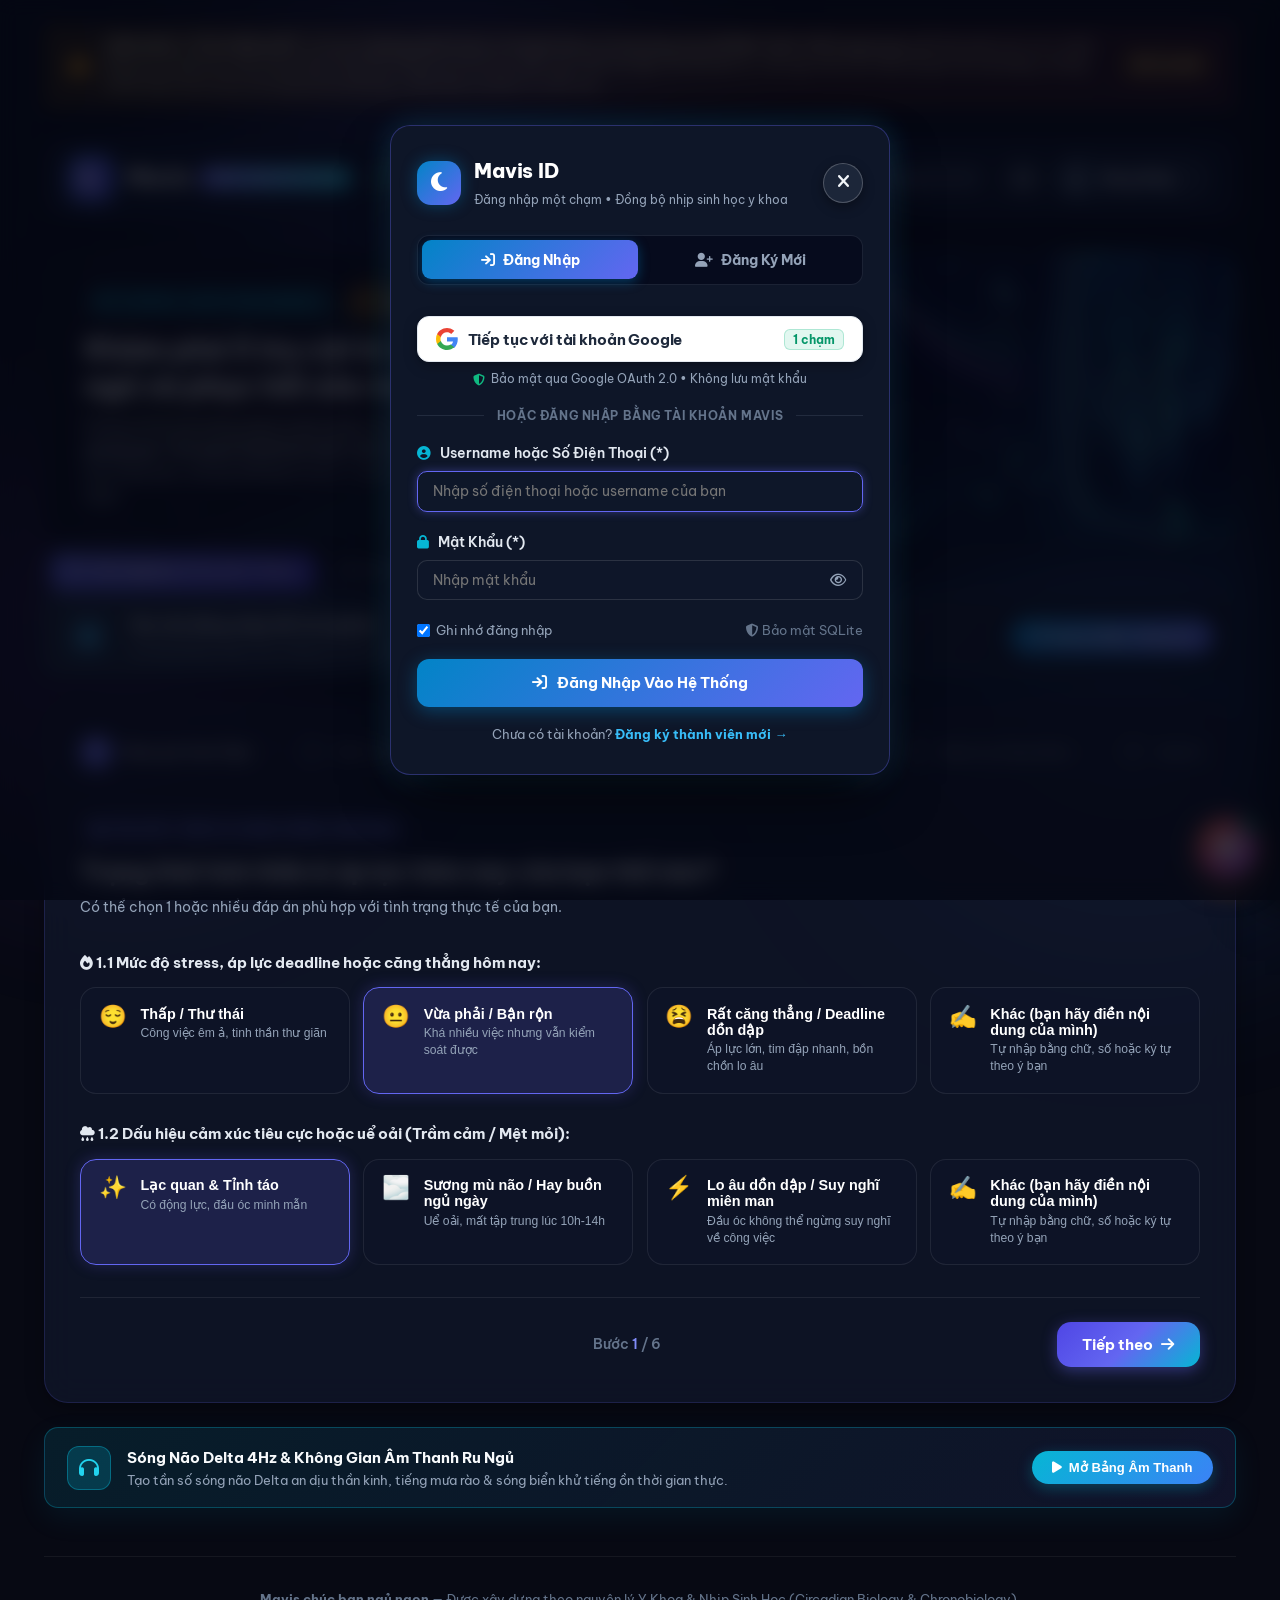
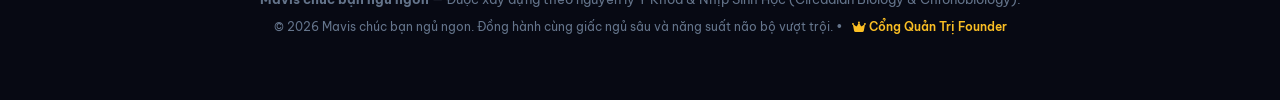
==== commit 2515ba2d: "feat(profile): add dedicated gender selector in profile drawer and refine Mavis chatbot respectful a" ====
--- a/index.html
+++ b/index.html
@@ -24,7 +24,7 @@
   <link rel="icon" type="image/png" href="assets/icon-192.png">
 
   <!-- Main Stylesheet -->
-  <link rel="stylesheet" href="styles.css?v=20261105_09">
+  <link rel="stylesheet" href="styles.css?v=20261105_10">
   
   <!-- Immediate Google OAuth Popup Bridge (For seamless 1-click popup login) -->
   <script>
@@ -1874,7 +1874,11 @@
 
         <div class="profile-details-grid">
           <div class="detail-card">
-            <div class="detail-label"><i class="fa-solid fa-user"></i> Tuổi tác:</div>
+            <div class="detail-label"><i class="fa-solid fa-venus-mars"></i> Giới tính:</div>
+            <div class="detail-value" id="profile-display-gender">Chưa chọn</div>
+          </div>
+          <div class="detail-card">
+            <div class="detail-label"><i class="fa-solid fa-cake-candles"></i> Tuổi tác:</div>
             <div class="detail-value" id="profile-display-age">Chưa đăng ký</div>
           </div>
           <div class="detail-card">
@@ -1893,7 +1897,7 @@
             <div class="detail-label"><i class="fa-solid fa-sun"></i> Giờ thức dậy:</div>
             <div class="detail-value" id="profile-display-waketime">06:30</div>
           </div>
-          <div class="detail-card">
+          <div class="detail-card" style="grid-column: span 2;">
             <div class="detail-label"><i class="fa-solid fa-battery-half"></i> Thể lực nền:</div>
             <div class="detail-value" id="profile-display-fitness">Chưa thiết lập</div>
           </div>
@@ -1983,9 +1987,20 @@
 
           <div class="form-grid-2col">
             <div class="form-group">
-              <label class="form-label" for="drawer-edit-age"><i class="fa-solid fa-cake-candles"></i> Tuổi & Giới tính</label>
-              <input type="text" id="drawer-edit-age" class="form-input" placeholder="Ví dụ: 30 tuổi (Nam)">
-            </div>
+              <label class="form-label" for="drawer-edit-gender"><i class="fa-solid fa-venus-mars"></i> Giới Tính (*)</label>
+              <select id="drawer-edit-gender" class="form-input">
+                <option value="Nữ">👩 Nữ (Xưng hô: Chị / Em)</option>
+                <option value="Nam">👨 Nam (Xưng hô: Anh / Em)</option>
+                <option value="Khác">✨ Khác (Xưng hô: Bạn / Mavis)</option>
+              </select>
+            </div>
+            <div class="form-group">
+              <label class="form-label" for="drawer-edit-age"><i class="fa-solid fa-cake-candles"></i> Tuổi</label>
+              <input type="text" id="drawer-edit-age" class="form-input" placeholder="Ví dụ: 28 tuổi">
+            </div>
+          </div>
+
+          <div class="form-grid-2col">
             <div class="form-group">
               <label class="form-label" for="drawer-edit-fitness"><i class="fa-solid fa-battery-half"></i> Thể Lực</label>
               <select id="drawer-edit-fitness" class="form-input">
@@ -1995,22 +2010,21 @@
                 <option value="Hay mệt mỏi">Hay mệt mỏi</option>
               </select>
             </div>
-          </div>
-
-          <div class="form-grid-2col">
             <div class="form-group">
               <label class="form-label" for="drawer-edit-bedtime"><i class="fa-regular fa-clock"></i> Giờ Ngủ Đích</label>
               <input type="time" id="drawer-edit-bedtime" class="form-input" value="23:00">
             </div>
+          </div>
+
+          <div class="form-grid-2col">
             <div class="form-group">
               <label class="form-label" for="drawer-edit-waketime"><i class="fa-solid fa-sun"></i> Giờ Thức Dậy</label>
               <input type="time" id="drawer-edit-waketime" class="form-input" value="06:30">
             </div>
-          </div>
-
-          <div class="form-group">
-            <label class="form-label" for="drawer-edit-bio"><i class="fa-regular fa-comment-dots"></i> Mục Tiêu Giấc Ngủ (Bio)</label>
-            <input type="text" id="drawer-edit-bio" class="form-input" placeholder="Ví dụ: Cải thiện ngủ sâu NREM, bớt thức giấc nửa đêm...">
+            <div class="form-group">
+              <label class="form-label" for="drawer-edit-bio"><i class="fa-regular fa-comment-dots"></i> Mục Tiêu Giấc Ngủ (Bio)</label>
+              <input type="text" id="drawer-edit-bio" class="form-input" placeholder="Ví dụ: Cải thiện ngủ sâu NREM, bớt thức giấc nửa đêm...">
+            </div>
           </div>
 
           <div class="form-group">
@@ -2403,21 +2417,30 @@
 
           <div class="form-grid-2col">
             <div class="form-group">
-              <label class="form-label" for="reg-pwd-input"><i class="fa-solid fa-lock"></i> Mật Khẩu (*)</label>
-              <div class="pwd-input-wrap">
-                <input type="password" id="reg-pwd-input" class="form-input" required placeholder="Tối thiểu 6 ký tự" autocomplete="new-password">
-                <button type="button" class="pwd-toggle-btn" id="toggle-reg-pwd-btn"><i class="fa-regular fa-eye"></i></button>
-              </div>
-              <div class="pwd-strength-container" style="margin-top: 5px;">
-                <div class="strength-bar-track">
-                  <div class="strength-bar-fill" id="reg-strength-bar"></div>
-                </div>
-                <span class="strength-text" id="reg-strength-text">Độ an toàn</span>
-              </div>
+              <label class="form-label" for="reg-gender-input"><i class="fa-solid fa-venus-mars"></i> Giới Tính (*)</label>
+              <select id="reg-gender-input" class="form-input">
+                <option value="Nữ">👩 Nữ (Xưng hô: Chị / Em)</option>
+                <option value="Nam">👨 Nam (Xưng hô: Anh / Em)</option>
+                <option value="Khác">✨ Khác (Xưng hô: Bạn / Mavis)</option>
+              </select>
             </div>
             <div class="form-group">
               <label class="form-label" for="reg-bedtime-input"><i class="fa-regular fa-clock"></i> Giờ Ngủ Mục Tiêu</label>
               <input type="time" id="reg-bedtime-input" class="form-input" value="23:00">
+            </div>
+          </div>
+
+          <div class="form-group">
+            <label class="form-label" for="reg-pwd-input"><i class="fa-solid fa-lock"></i> Mật Khẩu (*)</label>
+            <div class="pwd-input-wrap">
+              <input type="password" id="reg-pwd-input" class="form-input" required placeholder="Tối thiểu 6 ký tự" autocomplete="new-password">
+              <button type="button" class="pwd-toggle-btn" id="toggle-reg-pwd-btn"><i class="fa-regular fa-eye"></i></button>
+            </div>
+            <div class="pwd-strength-container" style="margin-top: 5px;">
+              <div class="strength-bar-track">
+                <div class="strength-bar-fill" id="reg-strength-bar"></div>
+              </div>
+              <span class="strength-text" id="reg-strength-text">Độ an toàn</span>
             </div>
           </div>
 
@@ -2557,10 +2580,10 @@
   </button>
 
   <!-- Client Database Engine -->
-  <script src="db.js?v=20261105_09"></script>
+  <script src="db.js?v=20261105_10"></script>
   <!-- RAG Knowledge Base & AI Chatbot Engine -->
-  <script src="rag.js?v=20261105_09"></script>
+  <script src="rag.js?v=20261105_10"></script>
   <!-- Main Javascript Logic -->
-  <script src="app.js?v=20261105_09"></script>
+  <script src="app.js?v=20261105_10"></script>
 </body>
 </html>
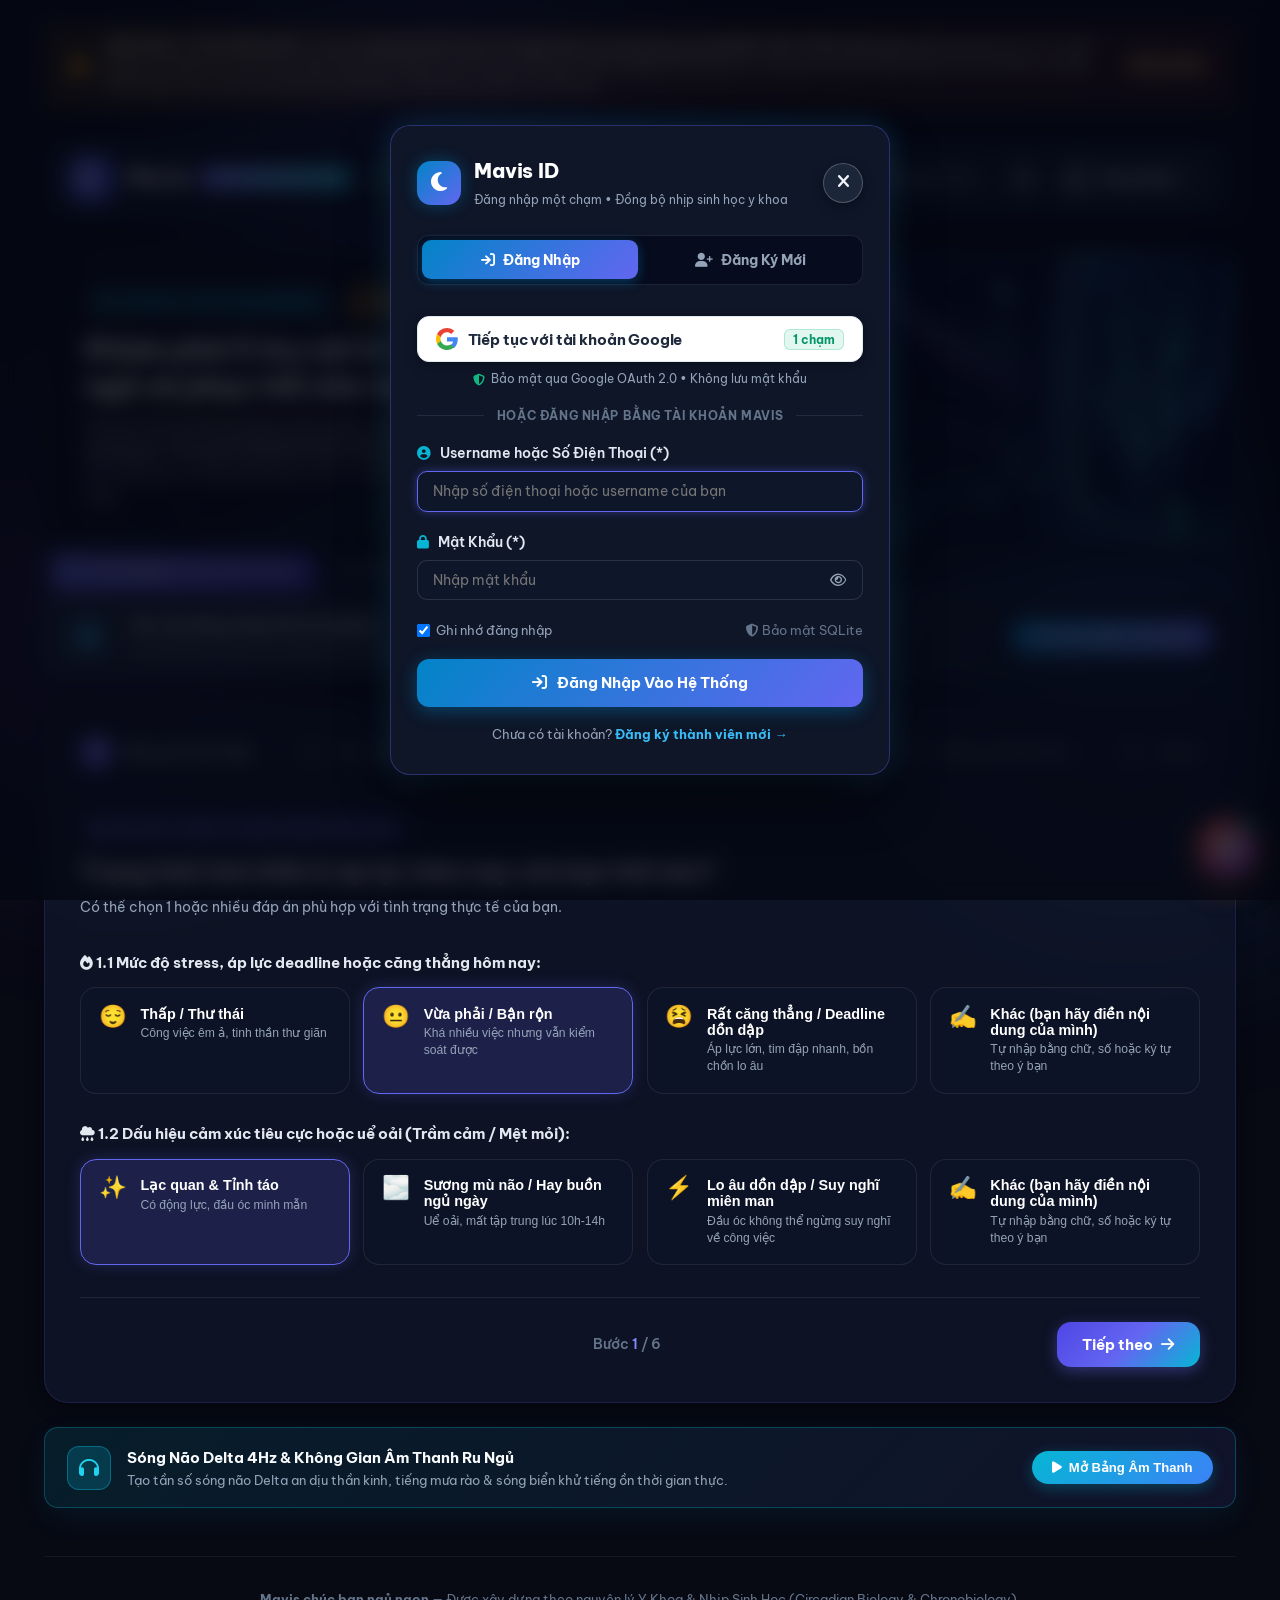
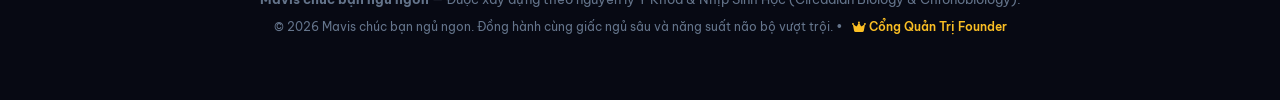
==== commit 5bacdd62: "fix(prompt): enforce strict advertising compliance, remove superlative claims, and lock respectful p" ====
--- a/index.html
+++ b/index.html
@@ -24,7 +24,7 @@
   <link rel="icon" type="image/png" href="assets/icon-192.png">
 
   <!-- Main Stylesheet -->
-  <link rel="stylesheet" href="styles.css?v=20261105_10">
+  <link rel="stylesheet" href="styles.css?v=20261105_11">
   
   <!-- Immediate Google OAuth Popup Bridge (For seamless 1-click popup login) -->
   <script>
@@ -2580,10 +2580,10 @@
   </button>
 
   <!-- Client Database Engine -->
-  <script src="db.js?v=20261105_10"></script>
+  <script src="db.js?v=20261105_11"></script>
   <!-- RAG Knowledge Base & AI Chatbot Engine -->
-  <script src="rag.js?v=20261105_10"></script>
+  <script src="rag.js?v=20261105_11"></script>
   <!-- Main Javascript Logic -->
-  <script src="app.js?v=20261105_10"></script>
+  <script src="app.js?v=20261105_11"></script>
 </body>
 </html>
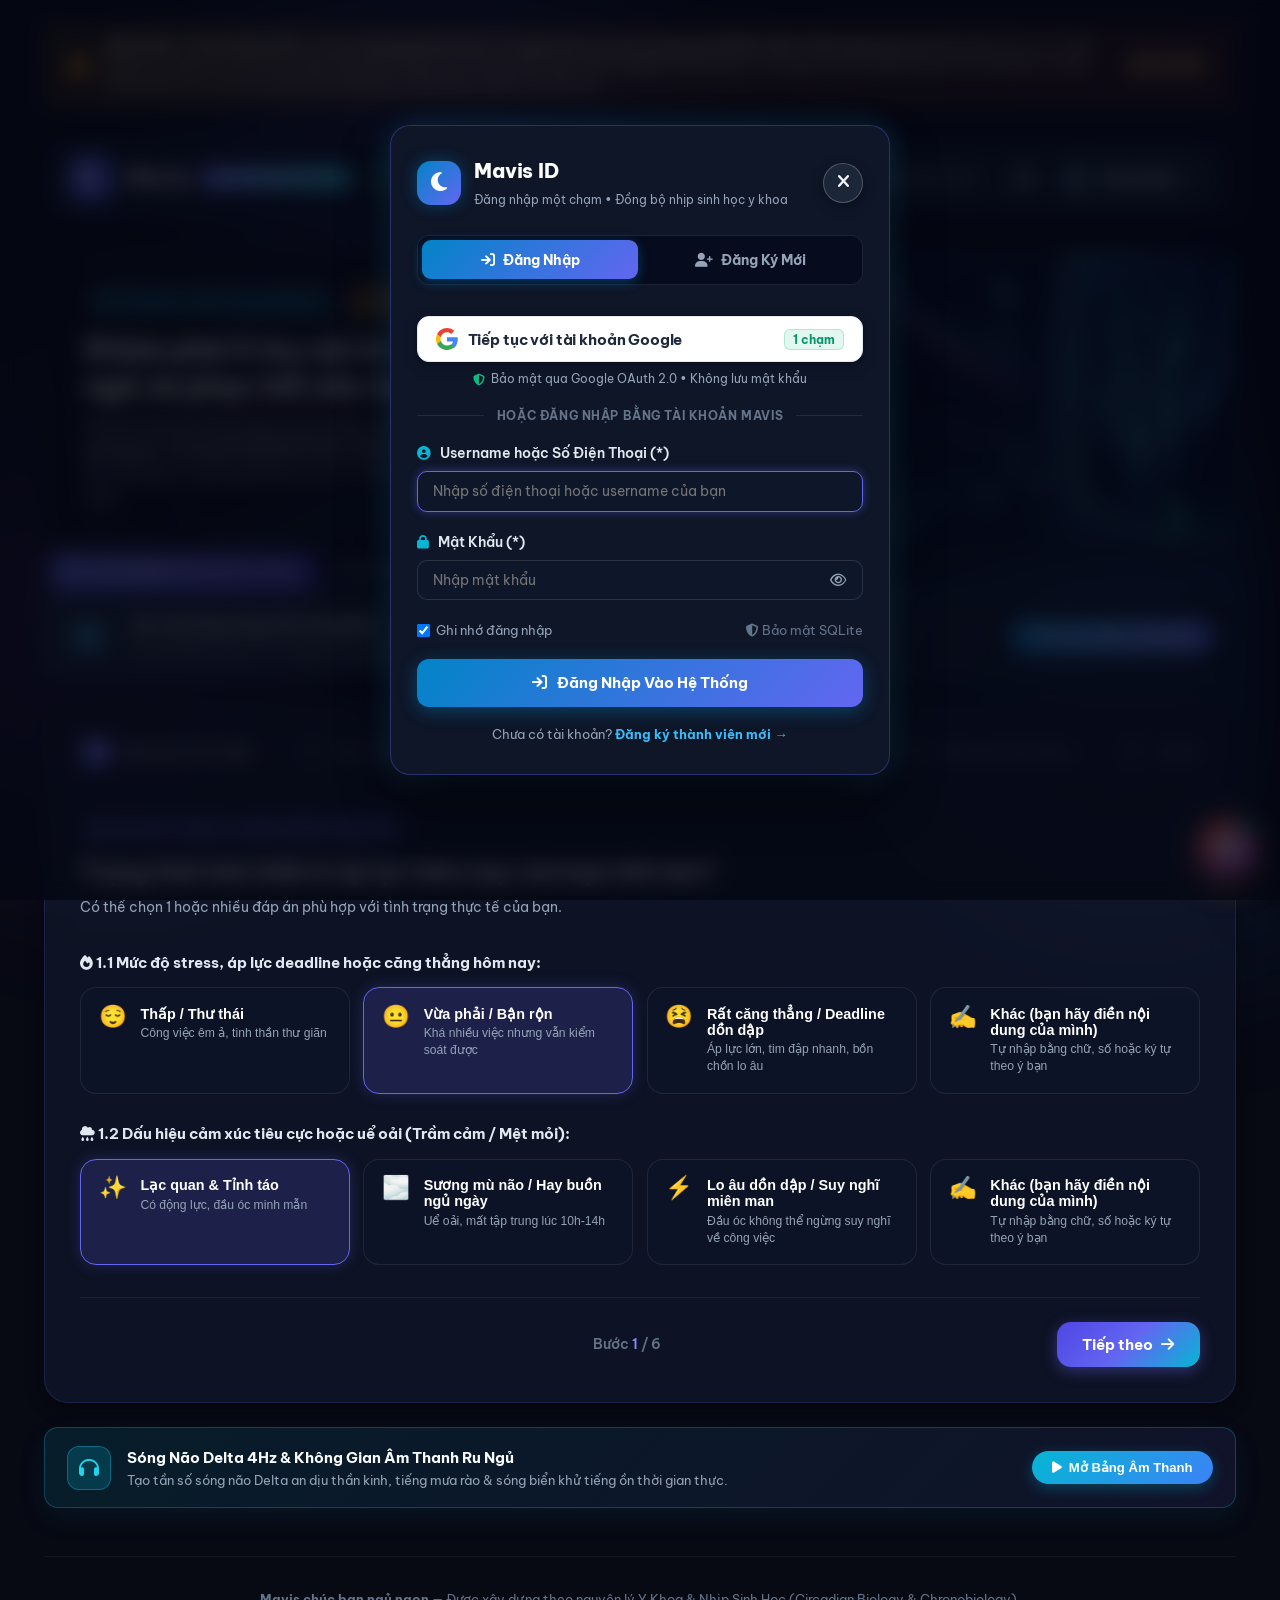
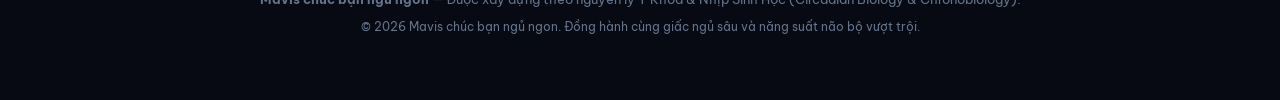
==== commit 75dc7a9b: "security(admin): completely remove founder portal link from client UI and hide default PIN hint" ====
--- a/index.html
+++ b/index.html
@@ -24,7 +24,7 @@
   <link rel="icon" type="image/png" href="assets/icon-192.png">
 
   <!-- Main Stylesheet -->
-  <link rel="stylesheet" href="styles.css?v=20261105_11">
+  <link rel="stylesheet" href="styles.css?v=20261105_12">
   
   <!-- Immediate Google OAuth Popup Bridge (For seamless 1-click popup login) -->
   <script>
@@ -1781,8 +1781,7 @@
       <div class="footer-content">
         <p><strong>Mavis chúc bạn ngủ ngon</strong> — Được xây dựng theo nguyên lý Y Khoa & Nhịp Sinh Học (Circadian Biology & Chronobiology).</p>
         <p class="copyright">
-          © 2026 Mavis chúc bạn ngủ ngon. Đồng hành cùng giấc ngủ sâu và năng suất não bộ vượt trội. 
-          • <a href="admin.html" target="_blank" style="color: #FBBF24; text-decoration: none; font-weight: 600; margin-left: 6px;" title="Mở Cổng Quản Trị Dữ Liệu Dành Cho Founder"><i class="fa-solid fa-crown"></i> Cổng Quản Trị Founder</a>
+          © 2026 Mavis chúc bạn ngủ ngon. Đồng hành cùng giấc ngủ sâu và năng suất não bộ vượt trội.
         </p>
       </div>
     </footer>
@@ -2580,10 +2579,10 @@
   </button>
 
   <!-- Client Database Engine -->
-  <script src="db.js?v=20261105_11"></script>
+  <script src="db.js?v=20261105_12"></script>
   <!-- RAG Knowledge Base & AI Chatbot Engine -->
-  <script src="rag.js?v=20261105_11"></script>
+  <script src="rag.js?v=20261105_12"></script>
   <!-- Main Javascript Logic -->
-  <script src="app.js?v=20261105_11"></script>
+  <script src="app.js?v=20261105_12"></script>
 </body>
 </html>
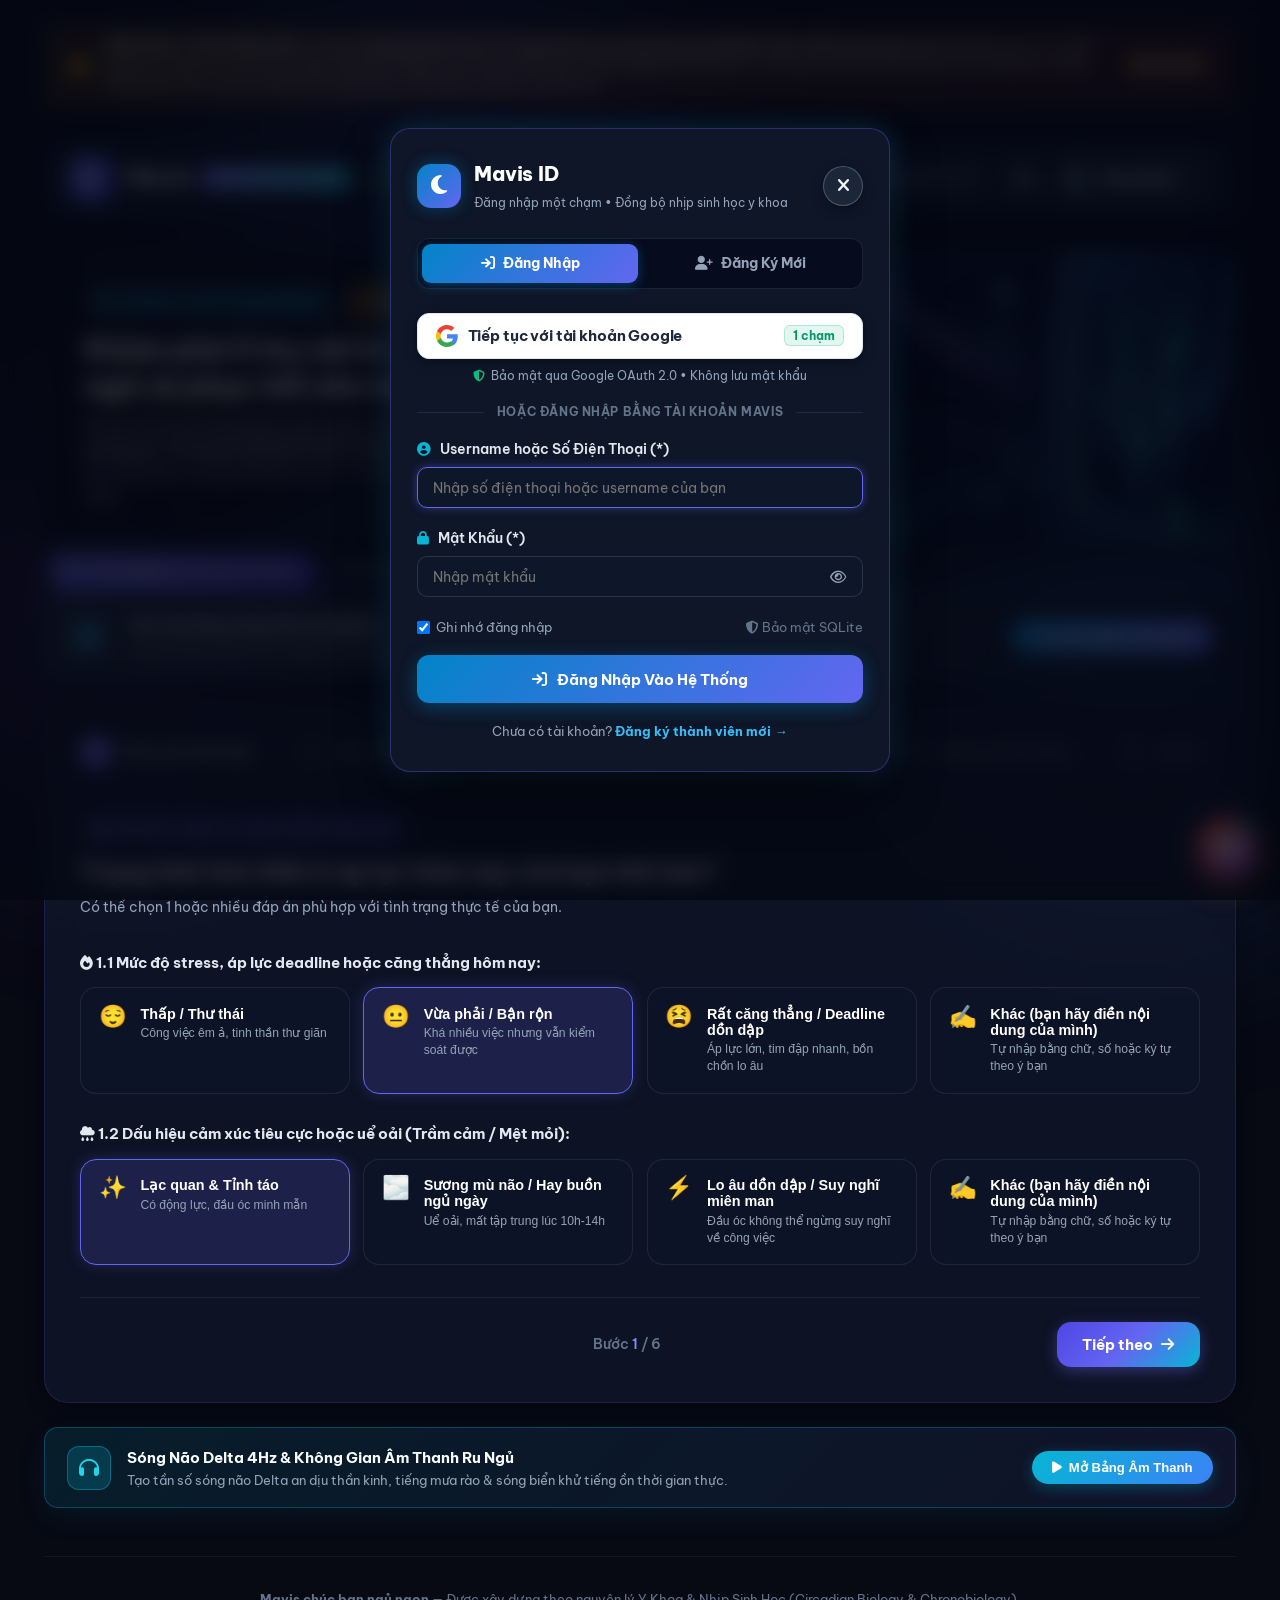
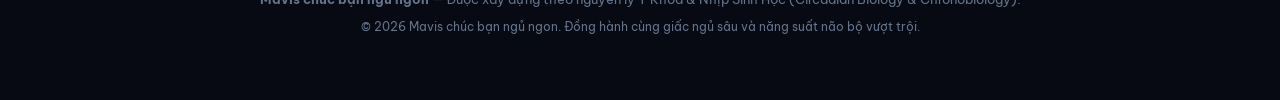
==== commit 96e899e7: "fix(auth): show only 1 single unified Google Sign-In button in auth modal" ====
--- a/index.html
+++ b/index.html
@@ -24,7 +24,7 @@
   <link rel="icon" type="image/png" href="assets/icon-192.png">
 
   <!-- Main Stylesheet -->
-  <link rel="stylesheet" href="styles.css?v=20261105_12">
+  <link rel="stylesheet" href="styles.css?v=20261105_13">
   
   <!-- Immediate Google OAuth Popup Bridge (For seamless 1-click popup login) -->
   <script>
@@ -2309,20 +2309,20 @@
 
       <!-- PANE 1: ĐĂNG NHẬP (LOGIN) -->
       <div id="pane-auth-login" class="auth-pane">
-        <!-- 1-Click Google Sign-In -->
+        <!-- 1-Click Google Sign-In: 1 Single Elegant Button Only -->
         <div class="google-auth-wrapper" style="width: 100%; margin-top: 0.5rem; margin-bottom: 0.85rem;">
-          <!-- Official Google Render Button Container -->
-          <div id="g_id_signin_container" style="display: flex; justify-content: center; width: 100%; margin-bottom: 0.45rem;"></div>
-          <button type="button" class="btn-google-primary-auth" id="btn-social-google" onclick="window.loginWithRealGoogle && window.loginWithRealGoogle()" title="Đăng nhập bảo mật 1 chạm bằng tài khoản Google" style="width: 100%; display: flex; align-items: center; justify-content: center; gap: 10px; padding: 12px 18px; border-radius: 12px; background: #FFFFFF; color: #1E293B; border: 1px solid #E2E8F0; font-size: 0.94rem; font-weight: 700; font-family: inherit; cursor: pointer; box-shadow: 0 4px 14px rgba(0, 0, 0, 0.25); transition: all 0.2s cubic-bezier(0.16, 1, 0.3, 1);">
-            <svg class="google-svg-icon" width="22" height="22" viewBox="0 0 24 24" style="flex-shrink: 0;">
-              <path fill="#4285F4" d="M23.745 12.27c0-.7-.06-1.4-.19-2.07H12v4.51h6.6c-.29 1.52-1.14 2.82-2.4 3.68v3.05h3.88c2.27-2.09 3.665-5.17 3.665-9.17z"/>
-              <path fill="#34A853" d="M12 24c3.24 0 5.95-1.08 7.93-2.91l-3.88-3.05c-1.08.72-2.45 1.16-4.05 1.16-3.12 0-5.77-2.1-6.72-4.93H1.24v3.15C3.26 21.36 7.33 24 12 24z"/>
-              <path fill="#FBBC05" d="M5.28 14.27c-.25-.72-.38-1.49-.38-2.27s.13-1.55.38-2.27V6.58H1.24C.45 8.15 0 9.92 0 12s.45 3.85 1.24 5.42l4.04-3.15z"/>
-              <path fill="#EA4335" d="M12 4.75c1.77 0 3.35.61 4.6 1.8l3.42-3.42C17.95 1.19 15.24 0 12 0 7.33 0 3.26 2.64 1.24 6.58l4.04 3.15c.95-2.83 3.6-4.98 6.72-4.98z"/>
-            </svg>
-            <span class="btn-google-text" style="letter-spacing: -0.01em; color: #1E293B;">Tiếp tục với tài khoản Google</span>
-            <span class="google-badge-quick" style="background: rgba(16, 185, 129, 0.12); color: #059669; font-size: 0.72rem; font-weight: 700; padding: 2px 8px; border-radius: 6px; margin-left: auto; border: 1px solid rgba(16, 185, 129, 0.25);">1 chạm</span>
-          </button>
+          <div id="g_id_signin_container" style="display: flex; justify-content: center; width: 100%; min-height: 44px;">
+            <button type="button" class="btn-google-primary-auth" id="btn-social-google" onclick="window.loginWithRealGoogle && window.loginWithRealGoogle()" title="Đăng nhập bảo mật 1 chạm bằng tài khoản Google" style="width: 100%; display: flex; align-items: center; justify-content: center; gap: 10px; padding: 12px 18px; border-radius: 12px; background: #FFFFFF; color: #1E293B; border: 1px solid #E2E8F0; font-size: 0.94rem; font-weight: 700; font-family: inherit; cursor: pointer; box-shadow: 0 4px 14px rgba(0, 0, 0, 0.25); transition: all 0.2s cubic-bezier(0.16, 1, 0.3, 1);">
+              <svg class="google-svg-icon" width="22" height="22" viewBox="0 0 24 24" style="flex-shrink: 0;">
+                <path fill="#4285F4" d="M23.745 12.27c0-.7-.06-1.4-.19-2.07H12v4.51h6.6c-.29 1.52-1.14 2.82-2.4 3.68v3.05h3.88c2.27-2.09 3.665-5.17 3.665-9.17z"/>
+                <path fill="#34A853" d="M12 24c3.24 0 5.95-1.08 7.93-2.91l-3.88-3.05c-1.08.72-2.45 1.16-4.05 1.16-3.12 0-5.77-2.1-6.72-4.93H1.24v3.15C3.26 21.36 7.33 24 12 24z"/>
+                <path fill="#FBBC05" d="M5.28 14.27c-.25-.72-.38-1.49-.38-2.27s.13-1.55.38-2.27V6.58H1.24C.45 8.15 0 9.92 0 12s.45 3.85 1.24 5.42l4.04-3.15z"/>
+                <path fill="#EA4335" d="M12 4.75c1.77 0 3.35.61 4.6 1.8l3.42-3.42C17.95 1.19 15.24 0 12 0 7.33 0 3.26 2.64 1.24 6.58l4.04 3.15c.95-2.83 3.6-4.98 6.72-4.98z"/>
+              </svg>
+              <span class="btn-google-text" style="letter-spacing: -0.01em; color: #1E293B;">Tiếp tục với tài khoản Google</span>
+              <span class="google-badge-quick" style="background: rgba(16, 185, 129, 0.12); color: #059669; font-size: 0.72rem; font-weight: 700; padding: 2px 8px; border-radius: 6px; margin-left: auto; border: 1px solid rgba(16, 185, 129, 0.25);">1 chạm</span>
+            </button>
+          </div>
           <div style="display: flex; align-items: center; justify-content: center; gap: 6px; margin-top: 8px; font-size: 0.74rem; color: #94A3B8;">
             <i class="fa-solid fa-shield-halved" style="color: #10B981;"></i>
             <span>Bảo mật qua Google OAuth 2.0 • Không lưu mật khẩu</span>
@@ -2368,19 +2368,20 @@
 
       <!-- PANE 2: ĐĂNG KÝ (REGISTER) -->
       <div id="pane-auth-register" class="auth-pane" style="display: none;">
-        <!-- 1-Click Google Sign-In for register as well -->
+        <!-- 1-Click Google Sign-In for register: 1 Single Elegant Button Only -->
         <div class="google-auth-wrapper" style="width: 100%; margin-top: 0.5rem; margin-bottom: 0.85rem;">
-          <div id="g_id_signin_container_reg" style="display: flex; justify-content: center; width: 100%; margin-bottom: 0.45rem;"></div>
-          <button type="button" class="btn-google-primary-auth" id="btn-social-google-reg" onclick="window.loginWithRealGoogle && window.loginWithRealGoogle()" title="Đăng ký nhanh 1 chạm bằng tài khoản Google" style="width: 100%; display: flex; align-items: center; justify-content: center; gap: 10px; padding: 12px 18px; border-radius: 12px; background: #FFFFFF; color: #1E293B; border: 1px solid #E2E8F0; font-size: 0.94rem; font-weight: 700; font-family: inherit; cursor: pointer; box-shadow: 0 4px 14px rgba(0, 0, 0, 0.25); transition: all 0.2s cubic-bezier(0.16, 1, 0.3, 1);">
-            <svg class="google-svg-icon" width="22" height="22" viewBox="0 0 24 24" style="flex-shrink: 0;">
-              <path fill="#4285F4" d="M23.745 12.27c0-.7-.06-1.4-.19-2.07H12v4.51h6.6c-.29 1.52-1.14 2.82-2.4 3.68v3.05h3.88c2.27-2.09 3.665-5.17 3.665-9.17z"/>
-              <path fill="#34A853" d="M12 24c3.24 0 5.95-1.08 7.93-2.91l-3.88-3.05c-1.08.72-2.45 1.16-4.05 1.16-3.12 0-5.77-2.1-6.72-4.93H1.24v3.15C3.26 21.36 7.33 24 12 24z"/>
-              <path fill="#FBBC05" d="M5.28 14.27c-.25-.72-.38-1.49-.38-2.27s.13-1.55.38-2.27V6.58H1.24C.45 8.15 0 9.92 0 12s.45 3.85 1.24 5.42l4.04-3.15z"/>
-              <path fill="#EA4335" d="M12 4.75c1.77 0 3.35.61 4.6 1.8l3.42-3.42C17.95 1.19 15.24 0 12 0 7.33 0 3.26 2.64 1.24 6.58l4.04 3.15c.95-2.83 3.6-4.98 6.72-4.98z"/>
-            </svg>
-            <span class="btn-google-text" style="letter-spacing: -0.01em; color: #1E293B;">Đăng ký nhanh bằng Google</span>
-            <span class="google-badge-quick" style="background: rgba(16, 185, 129, 0.12); color: #059669; font-size: 0.72rem; font-weight: 700; padding: 2px 8px; border-radius: 6px; margin-left: auto; border: 1px solid rgba(16, 185, 129, 0.25);">1 chạm</span>
-          </button>
+          <div id="g_id_signin_container_reg" style="display: flex; justify-content: center; width: 100%; min-height: 44px;">
+            <button type="button" class="btn-google-primary-auth" id="btn-social-google-reg" onclick="window.loginWithRealGoogle && window.loginWithRealGoogle()" title="Đăng ký nhanh 1 chạm bằng tài khoản Google" style="width: 100%; display: flex; align-items: center; justify-content: center; gap: 10px; padding: 12px 18px; border-radius: 12px; background: #FFFFFF; color: #1E293B; border: 1px solid #E2E8F0; font-size: 0.94rem; font-weight: 700; font-family: inherit; cursor: pointer; box-shadow: 0 4px 14px rgba(0, 0, 0, 0.25); transition: all 0.2s cubic-bezier(0.16, 1, 0.3, 1);">
+              <svg class="google-svg-icon" width="22" height="22" viewBox="0 0 24 24" style="flex-shrink: 0;">
+                <path fill="#4285F4" d="M23.745 12.27c0-.7-.06-1.4-.19-2.07H12v4.51h6.6c-.29 1.52-1.14 2.82-2.4 3.68v3.05h3.88c2.27-2.09 3.665-5.17 3.665-9.17z"/>
+                <path fill="#34A853" d="M12 24c3.24 0 5.95-1.08 7.93-2.91l-3.88-3.05c-1.08.72-2.45 1.16-4.05 1.16-3.12 0-5.77-2.1-6.72-4.93H1.24v3.15C3.26 21.36 7.33 24 12 24z"/>
+                <path fill="#FBBC05" d="M5.28 14.27c-.25-.72-.38-1.49-.38-2.27s.13-1.55.38-2.27V6.58H1.24C.45 8.15 0 9.92 0 12s.45 3.85 1.24 5.42l4.04-3.15z"/>
+                <path fill="#EA4335" d="M12 4.75c1.77 0 3.35.61 4.6 1.8l3.42-3.42C17.95 1.19 15.24 0 12 0 7.33 0 3.26 2.64 1.24 6.58l4.04 3.15c.95-2.83 3.6-4.98 6.72-4.98z"/>
+              </svg>
+              <span class="btn-google-text" style="letter-spacing: -0.01em; color: #1E293B;">Đăng ký nhanh bằng Google</span>
+              <span class="google-badge-quick" style="background: rgba(16, 185, 129, 0.12); color: #059669; font-size: 0.72rem; font-weight: 700; padding: 2px 8px; border-radius: 6px; margin-left: auto; border: 1px solid rgba(16, 185, 129, 0.25);">1 chạm</span>
+            </button>
+          </div>
         </div>
 
         <div class="social-divider-wrap" style="margin: 1.1rem 0;">
@@ -2579,10 +2580,10 @@
   </button>
 
   <!-- Client Database Engine -->
-  <script src="db.js?v=20261105_12"></script>
+  <script src="db.js?v=20261105_13"></script>
   <!-- RAG Knowledge Base & AI Chatbot Engine -->
-  <script src="rag.js?v=20261105_12"></script>
+  <script src="rag.js?v=20261105_13"></script>
   <!-- Main Javascript Logic -->
-  <script src="app.js?v=20261105_12"></script>
+  <script src="app.js?v=20261105_13"></script>
 </body>
 </html>
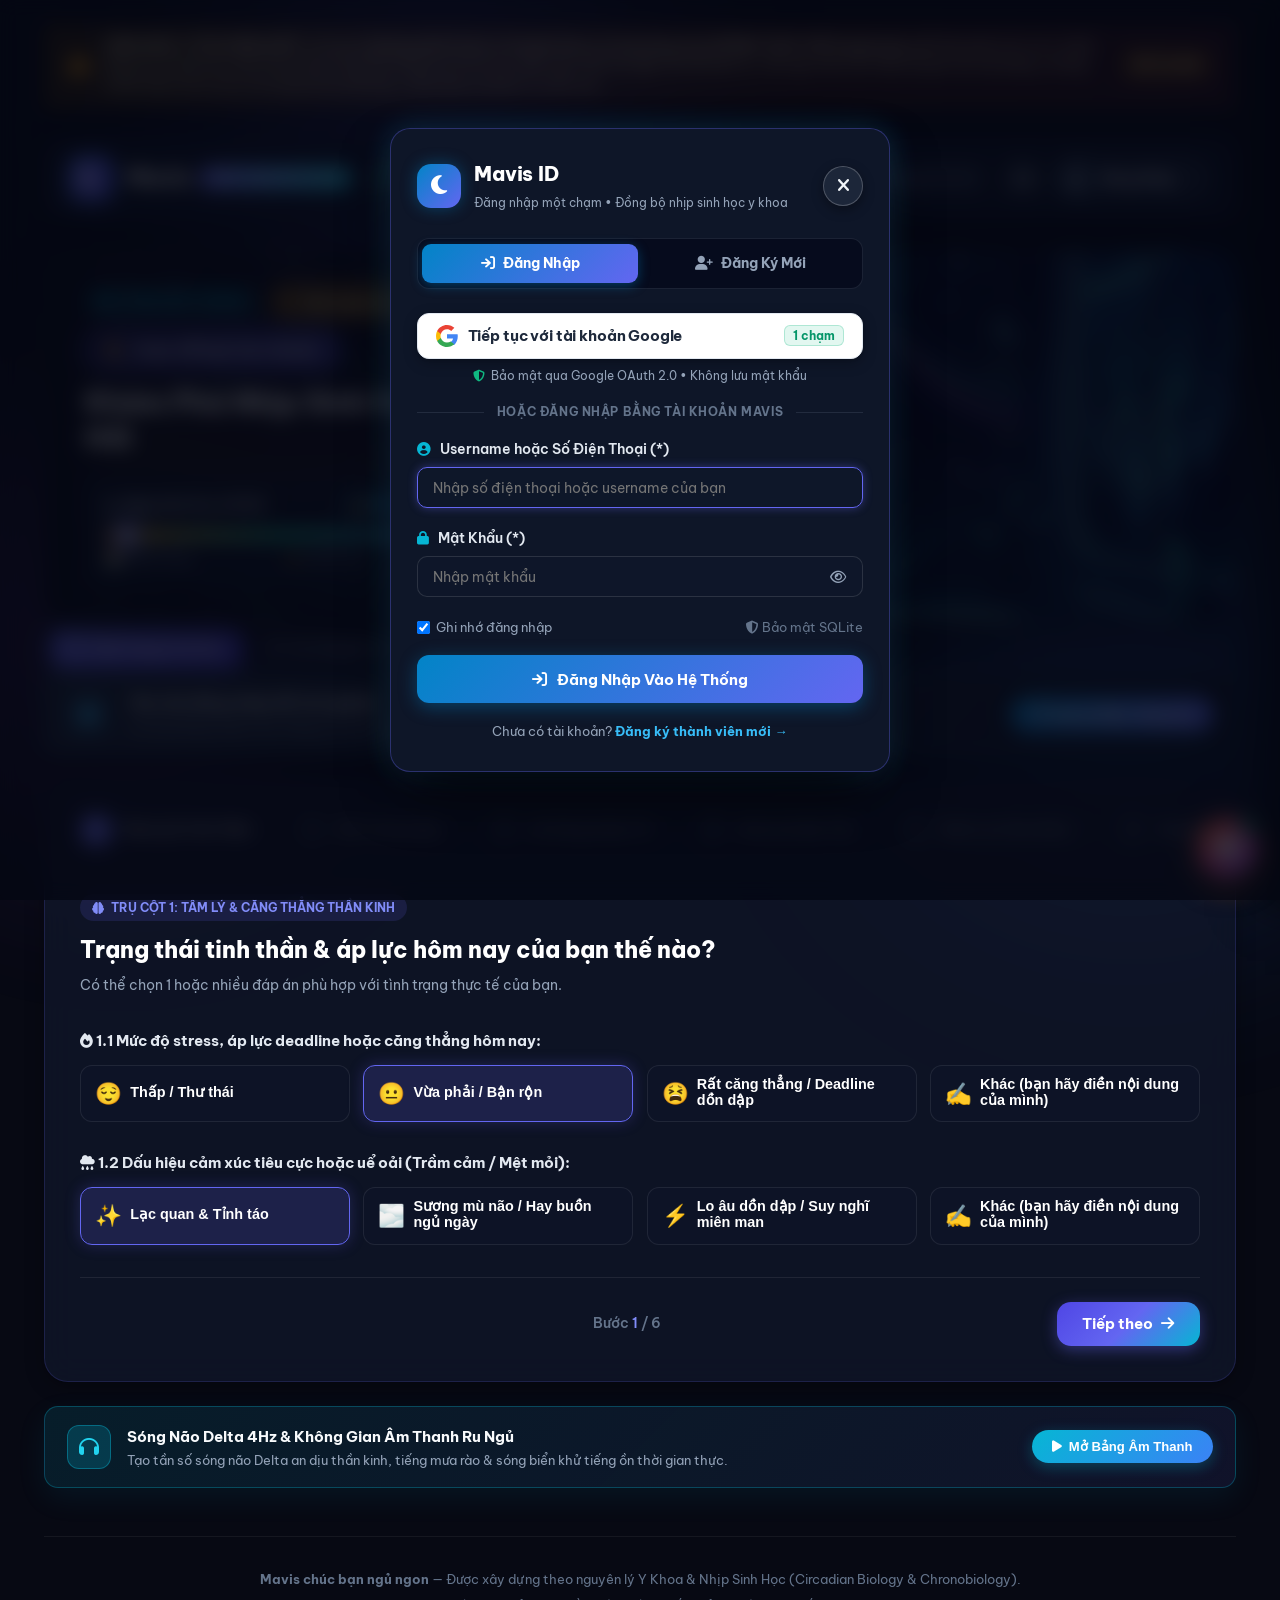
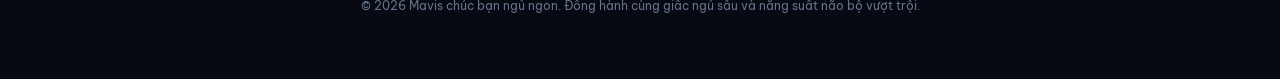
==== commit 45bf68b5: "feat(ui): minimalist ux/ui, rename quiz tab to 'Tinh Trang Cua Ban', add zen sleep mode and circadia" ====
--- a/index.html
+++ b/index.html
@@ -24,7 +24,7 @@
   <link rel="icon" type="image/png" href="assets/icon-192.png">
 
   <!-- Main Stylesheet -->
-  <link rel="stylesheet" href="styles.css?v=20261105_13">
+  <link rel="stylesheet" href="styles.css?v=20261105_14">
   
   <!-- Immediate Google OAuth Popup Bridge (For seamless 1-click popup login) -->
   <script>
@@ -504,13 +504,30 @@
         </div>
         <div class="banner-content">
           <div class="banner-meta-row">
-            <div class="banner-tag"><i class="fa-solid fa-notes-medical"></i> Clinical Sleep Assessment</div>
+            <div class="banner-tag"><i class="fa-solid fa-notes-medical"></i> 5 Trụ Cột Y Khoa</div>
             <div class="banner-slogan-badge"><i class="fa-solid fa-moon"></i> "Bạn ngủ ngon, Mavis hạnh phúc"</div>
-          </div>
-          <h2 class="banner-heading">Khám phá 5 trụ cột bí mật quyết định giấc ngủ và phục hồi não bộ</h2>
-          <p class="banner-desc">
-            Không chỉ là một dòng nhật ký đơn thuần. AI thu thập toàn diện các yếu tố: <strong>Tâm lý</strong>, <strong>Môi trường phòng ngủ</strong>, <strong>Thói quen/Chất kích thích</strong>, <strong>Nội tiết/Tuổi tác</strong> và <strong>Bệnh lý thể chất</strong>. Sau đó quét lịch công việc của bạn để đưa ra các vi-hành động siêu dễ làm (chỉ 2-5 phút) theo thời gian thực!
-          </p>
+            <button id="btn-zen-sleep-trigger" class="btn-zen-sleep-trigger" type="button" title="Bật không gian ngủ tĩnh lặng ngay lập tức">
+              <i class="fa-solid fa-moon"></i> <span>Chạm để Ngủ (Zen Mode)</span>
+            </button>
+          </div>
+          <h2 class="banner-heading">Khám Phá Nhịp Sinh Học & Giấc Ngủ Phục Hồi</h2>
+          
+          <!-- Visual Circadian Wave 24H -->
+          <div class="circadian-wave-container">
+            <div class="wave-header">
+              <span class="wave-title"><i class="fa-solid fa-chart-line"></i> Nhịp Sinh Học 24 Giờ</span>
+              <span class="wave-phase-badge" id="wave-phase-badge">🌙 Đêm Sâu (00:00 - 06:00)</span>
+            </div>
+            <div class="wave-track">
+              <div class="wave-current-pin" id="wave-current-pin" style="left: 80%;"></div>
+            </div>
+            <div class="wave-labels-row">
+              <span>🌅 06:00 Sáng</span>
+              <span>⚡ 12:00 Trưa</span>
+              <span>🌇 18:00 Tối</span>
+              <span>🌙 23:00 Đêm</span>
+            </div>
+          </div>
         </div>
       </section>
 
@@ -519,7 +536,7 @@
         <div class="mode-tab-buttons">
           <button class="mode-btn active" id="tab-btn-quiz">
             <i class="fa-solid fa-list-check"></i>
-            <span>Trắc Nghiệm 5 Trụ Cột Y Khoa</span>
+            <span>Tình Trạng Của Bạn</span>
           </button>
           <button class="mode-btn" id="tab-btn-voice">
             <i class="fa-solid fa-microphone-lines"></i>
@@ -539,7 +556,7 @@
           <div class="gate-icon"><i class="fa-solid fa-lock"></i></div>
           <div class="gate-text">
             <strong>Yêu cầu đăng nhập để trải nghiệm</strong>
-            <span>Vui lòng đăng nhập hoặc đăng ký tài khoản Mavis để bắt đầu làm bài khám phá 5 trụ cột y khoa & lưu kết quả của bạn.</span>
+            <span>Vui lòng đăng nhập hoặc đăng ký tài khoản Mavis để bắt đầu đánh giá tình trạng của bạn & lưu kết quả.</span>
           </div>
           <button type="button" class="btn-gate-auth" onclick="window.openUserAuthModal && window.openUserAuthModal('login')">
             <i class="fa-solid fa-arrow-right-to-bracket"></i> Đăng Nhập / Đăng Ký
@@ -596,7 +613,7 @@
 
             <div class="question-block" data-qkey="stress_level">
               <label class="q-label"><i class="fa-solid fa-fire"></i> 1.1 Mức độ stress, áp lực deadline hoặc căng thẳng hôm nay:</label>
-              <div class="options-grid" data-question="stress_level">
+              <div class="options-grid visual-chips-mode" data-question="stress_level">
                 <button type="button" class="opt-btn" data-value="low">
                   <span class="opt-icon">😌</span>
                   <div class="opt-text">
@@ -636,7 +653,7 @@
 
             <div class="question-block" data-qkey="mood_state">
               <label class="q-label"><i class="fa-solid fa-cloud-rain"></i> 1.2 Dấu hiệu cảm xúc tiêu cực hoặc uể oải (Trầm cảm / Mệt mỏi):</label>
-              <div class="options-grid" data-question="mood_state">
+              <div class="options-grid visual-chips-mode" data-question="mood_state">
                 <button type="button" class="opt-btn selected" data-value="good">
                   <span class="opt-icon">✨</span>
                   <div class="opt-text">
@@ -685,7 +702,7 @@
 
             <div class="question-block" data-qkey="env_light">
               <label class="q-label"><i class="fa-solid fa-lightbulb"></i> 2.1 Mức độ phơi nhiễm ánh sáng buổi tối:</label>
-              <div class="options-grid" data-question="env_light">
+              <div class="options-grid visual-chips-mode" data-question="env_light">
                 <button type="button" class="opt-btn selected" data-value="dark">
                   <span class="opt-icon">🌑</span>
                   <div class="opt-text">
@@ -725,7 +742,7 @@
 
             <div class="question-block" data-qkey="env_temp">
               <label class="q-label"><i class="fa-solid fa-temperature-half"></i> 2.2 Nhiệt độ phòng ngủ dự kiến tối nay:</label>
-              <div class="options-grid" data-question="env_temp">
+              <div class="options-grid visual-chips-mode" data-question="env_temp">
                 <button type="button" class="opt-btn selected" data-value="ideal">
                   <span class="opt-icon">❄️</span>
                   <div class="opt-text">
@@ -765,7 +782,7 @@
 
             <div class="question-block" data-qkey="env_noise">
               <label class="q-label"><i class="fa-solid fa-volume-high"></i> 2.3 Tiếng ồn xung quanh khu vực ngủ:</label>
-              <div class="options-grid" data-question="env_noise">
+              <div class="options-grid visual-chips-mode" data-question="env_noise">
                 <button type="button" class="opt-btn selected" data-value="quiet">
                   <span class="opt-icon">🤫</span>
                   <div class="opt-text">
@@ -807,7 +824,7 @@
 
             <div class="question-block" data-qkey="caffeine_usage">
               <label class="q-label"><i class="fa-solid fa-coffee"></i> 3.1 Tiêu thụ Caffeine (Cà phê, trà đặc, nước tăng lực):</label>
-              <div class="options-grid" data-question="caffeine_usage">
+              <div class="options-grid visual-chips-mode" data-question="caffeine_usage">
                 <button type="button" class="opt-btn" data-value="none">
                   <span class="opt-icon">💧</span>
                   <div class="opt-text">
@@ -847,7 +864,7 @@
 
             <div class="question-block" data-qkey="alcohol_nicotine">
               <label class="q-label"><i class="fa-solid fa-wine-glass"></i> 3.2 Rượu bia, Cồn hoặc Thuốc lá (Nicotine):</label>
-              <div class="options-grid" data-question="alcohol_nicotine">
+              <div class="options-grid visual-chips-mode" data-question="alcohol_nicotine">
                 <button type="button" class="opt-btn selected" data-value="none">
                   <span class="opt-icon">🚫</span>
                   <div class="opt-text">
@@ -887,7 +904,7 @@
 
             <div class="question-block" data-qkey="dinner_habit">
               <label class="q-label"><i class="fa-solid fa-utensils"></i> 3.3 Thói quen ăn uống bữa tối & Uống nước:</label>
-              <div class="options-grid" data-question="dinner_habit">
+              <div class="options-grid visual-chips-mode" data-question="dinner_habit">
                 <button type="button" class="opt-btn selected" data-value="light_early">
                   <span class="opt-icon">🥗</span>
                   <div class="opt-text">
@@ -927,7 +944,7 @@
 
             <div class="question-block" data-qkey="bed_phone">
               <label class="q-label"><i class="fa-solid fa-mobile-screen"></i> 3.4 Thói quen dùng điện thoại trên giường:</label>
-              <div class="options-grid" data-question="bed_phone">
+              <div class="options-grid visual-chips-mode" data-question="bed_phone">
                 <button type="button" class="opt-btn" data-value="no_phone">
                   <span class="opt-icon">📵</span>
                   <div class="opt-text">
@@ -969,7 +986,7 @@
 
             <div class="question-block" data-qkey="age_group">
               <label class="q-label"><i class="fa-solid fa-user-clock"></i> 4.1 Nhóm tuổi của bạn:</label>
-              <div class="options-grid" data-question="age_group">
+              <div class="options-grid visual-chips-mode" data-question="age_group">
                 <button type="button" class="opt-btn selected" data-value="young_adult">
                   <span class="opt-icon">🧑</span>
                   <div class="opt-text">
@@ -1002,7 +1019,7 @@
 
             <div class="question-block" data-qkey="hormone_state">
               <label class="q-label"><i class="fa-solid fa-droplet-half-stroke"></i> 4.2 Tình trạng nội tiết (Tiền mãn kinh / Thay đổi hormone):</label>
-              <div class="options-grid" data-question="hormone_state">
+              <div class="options-grid visual-chips-mode" data-question="hormone_state">
                 <button type="button" class="opt-btn selected" data-value="normal">
                   <span class="opt-icon">🟢</span>
                   <div class="opt-text">
@@ -1044,7 +1061,7 @@
 
             <div class="question-block" data-qkey="physical_pain">
               <label class="q-label"><i class="fa-solid fa-bone"></i> 5.1 Đau mỏi cơ xương khớp / Đau đầu:</label>
-              <div class="options-grid" data-question="physical_pain">
+              <div class="options-grid visual-chips-mode" data-question="physical_pain">
                 <button type="button" class="opt-btn selected" data-value="none">
                   <span class="opt-icon">💪</span>
                   <div class="opt-text">
@@ -1084,7 +1101,7 @@
 
             <div class="question-block" data-qkey="chronic_condition">
               <label class="q-label"><i class="fa-solid fa-virus"></i> 5.2 Bệnh lý mạn tính (Trào ngược dạ dày, xoang, tiểu đêm):</label>
-              <div class="options-grid" data-question="chronic_condition">
+              <div class="options-grid visual-chips-mode" data-question="chronic_condition">
                 <button type="button" class="opt-btn selected" data-value="none">
                   <span class="opt-icon">🛡️</span>
                   <div class="opt-text">
@@ -2542,12 +2559,14 @@
       <!-- Dynamic messages injected by rag.js -->
     </div>
 
-    <!-- Quick Prompt Suggestions (Chips) -->
-    <div class="chatbot-quick-chips" id="chatbot-quick-chips">
-      <button type="button" class="quick-chip" data-query="Tại sao tôi hay thức giấc lúc nửa đêm?">🌙 Thức giấc nửa đêm</button>
-      <button type="button" class="quick-chip" data-query="Bài tập 3 phút giãn cơ cổ vai gáy cho dân văn phòng">🦴 Giãn cơ cổ vai gáy</button>
-      <button type="button" class="quick-chip" data-query="Nên ăn gì vào bữa tối để ngủ ngon và tốt cho tiêu hóa?">🥗 Món tối dễ ngủ</button>
-      <button type="button" class="quick-chip" data-query="Mẹo giảm đau đầu mệt mỏi và xả stress nhanh">💆 Giảm mệt mỏi & đau đầu</button>
+    <!-- Quick Prompt Suggestions (Chips Carousel) -->
+    <div class="chatbot-quick-chips chatbot-quick-chips-wrap" id="chatbot-quick-chips">
+      <button type="button" class="quick-chip quick-chip-item" data-query="Tại sao tôi hay thức giấc lúc nửa đêm?">🌙 Thức giấc nửa đêm</button>
+      <button type="button" class="quick-chip quick-chip-item" data-query="Bài tập 3 phút giãn cơ cổ vai gáy cho dân văn phòng">🦴 Giãn cổ vai gáy</button>
+      <button type="button" class="quick-chip quick-chip-item" data-query="Mấy giờ thì nên dừng uống cà phê để không mất ngủ?">☕ Giờ ngừng cà phê</button>
+      <button type="button" class="quick-chip quick-chip-item" data-query="Hướng dẫn bài tập thở 4-7-8 giúp ngủ nhanh">🧘 Thở 4-7-8</button>
+      <button type="button" class="quick-chip quick-chip-item" data-query="Nên ăn gì vào bữa tối để ngủ ngon và tốt cho tiêu hóa?">🥗 Món tối dễ ngủ</button>
+      <button type="button" class="quick-chip quick-chip-item" data-query="Nhiệt độ phòng ngủ bao nhiêu độ là lý tưởng nhất?">❄️ Nhiệt độ phòng ngủ</button>
     </div>
 
     <!-- Chat Input Bar -->
@@ -2579,11 +2598,26 @@
     <span class="fab-online-dot"></span>
   </button>
 
+  <!-- ZEN SLEEP OVERLAY (1-TOUCH ZEN SLEEP MODE) -->
+  <div id="zen-sleep-overlay" class="zen-sleep-overlay">
+    <div class="zen-clock-display" id="zen-clock-display">00:00</div>
+    <div class="zen-ambient-breath">
+      <i class="fa-solid fa-moon" style="font-size: 3.5rem; color: #818CF8; opacity: 0.85;"></i>
+    </div>
+    <div class="zen-sleep-status">
+      <i class="fa-solid fa-cloud-moon"></i>
+      <span id="zen-sleep-timer-text">Sóng não Delta 4Hz & Mưa rào • Tự tắt sau 30:00</span>
+    </div>
+    <button type="button" class="btn-zen-exit" id="btn-zen-exit">
+      <i class="fa-solid fa-xmark"></i> Thoát Chế Độ Ngủ
+    </button>
+  </div>
+
   <!-- Client Database Engine -->
-  <script src="db.js?v=20261105_13"></script>
+  <script src="db.js?v=20261105_14"></script>
   <!-- RAG Knowledge Base & AI Chatbot Engine -->
-  <script src="rag.js?v=20261105_13"></script>
+  <script src="rag.js?v=20261105_14"></script>
   <!-- Main Javascript Logic -->
-  <script src="app.js?v=20261105_13"></script>
+  <script src="app.js?v=20261105_14"></script>
 </body>
 </html>
--- a/styles.css
+++ b/styles.css
@@ -7204,3 +7204,296 @@
   user-select: none !important;
   -webkit-tap-highlight-color: transparent !important;
 }
+
+
+/* ==========================================================
+   MINIMALIST & ZEN SLEEP UX/UI UPGRADE (LESS TEXT, MORE VISUAL)
+   ========================================================== */
+
+/* 1. Zen Sleep Mode Trigger Button */
+.btn-zen-sleep-trigger {
+  display: inline-flex;
+  align-items: center;
+  gap: 10px;
+  background: linear-gradient(135deg, #1E1B4B, #312E81);
+  border: 1px solid rgba(129, 140, 248, 0.45);
+  color: #F8FAFC;
+  padding: 10px 22px;
+  border-radius: 999px;
+  font-size: 0.95rem;
+  font-weight: 700;
+  cursor: pointer;
+  box-shadow: 0 0 20px rgba(99, 102, 241, 0.35);
+  transition: all 0.3s cubic-bezier(0.16, 1, 0.3, 1);
+  animation: zen-glow-pulse 3s infinite ease-in-out;
+}
+.btn-zen-sleep-trigger:hover {
+  transform: translateY(-2px) scale(1.02);
+  box-shadow: 0 0 30px rgba(99, 102, 241, 0.6);
+  border-color: #818CF8;
+}
+.btn-zen-sleep-trigger i {
+  color: #FBBF24;
+  font-size: 1.15rem;
+  animation: moon-spin 6s infinite ease-in-out alternate;
+}
+@keyframes zen-glow-pulse {
+  0%, 100% { box-shadow: 0 0 15px rgba(99, 102, 241, 0.3); border-color: rgba(129, 140, 248, 0.4); }
+  50% { box-shadow: 0 0 30px rgba(129, 140, 248, 0.65); border-color: rgba(251, 191, 36, 0.7); }
+}
+@keyframes moon-spin {
+  0% { transform: rotate(-8deg); }
+  100% { transform: rotate(8deg); }
+}
+
+/* 2. Visual Circadian Wave 24H */
+.circadian-wave-container {
+  margin-top: 1.1rem;
+  background: rgba(15, 23, 42, 0.65);
+  backdrop-filter: blur(12px);
+  border: 1px solid rgba(255, 255, 255, 0.08);
+  border-radius: 16px;
+  padding: 1rem 1.25rem;
+}
+.wave-header {
+  display: flex;
+  align-items: center;
+  justify-content: space-between;
+  margin-bottom: 0.75rem;
+  font-size: 0.82rem;
+}
+.wave-title {
+  color: #E2E8F0;
+  font-weight: 700;
+  display: flex;
+  align-items: center;
+  gap: 6px;
+}
+.wave-phase-badge {
+  background: rgba(56, 189, 248, 0.15);
+  color: #38BDF8;
+  padding: 3px 10px;
+  border-radius: 999px;
+  font-size: 0.75rem;
+  font-weight: 700;
+  border: 1px solid rgba(56, 189, 248, 0.3);
+}
+.wave-track {
+  position: relative;
+  height: 10px;
+  border-radius: 999px;
+  background: linear-gradient(90deg, #F59E0B 0%, #10B981 30%, #6366F1 75%, #0EA5E9 100%);
+  margin-bottom: 0.65rem;
+  box-shadow: 0 0 12px rgba(99, 102, 241, 0.35);
+}
+.wave-current-pin {
+  position: absolute;
+  top: 50%;
+  transform: translate(-50%, -50%);
+  width: 18px;
+  height: 18px;
+  background: #FFFFFF;
+  border: 3px solid #6366F1;
+  border-radius: 50%;
+  box-shadow: 0 0 15px #6366F1, 0 0 25px rgba(255, 255, 255, 0.8);
+  transition: left 0.5s ease;
+}
+.wave-labels-row {
+  display: flex;
+  justify-content: space-between;
+  font-size: 0.72rem;
+  color: #94A3B8;
+}
+
+/* 3. Streamlined Visual Options (Less text, more icon chips) */
+.options-grid.visual-chips-mode .opt-btn {
+  padding: 10px 14px !important;
+  min-height: auto !important;
+  display: inline-flex !important;
+  align-items: center !important;
+  gap: 8px !important;
+  border-radius: 12px !important;
+}
+.options-grid.visual-chips-mode .opt-btn .opt-icon {
+  font-size: 1.35rem !important;
+  line-height: 1;
+}
+.options-grid.visual-chips-mode .opt-btn .opt-text small {
+  display: none !important; /* Hide long explanations for cleaner look */
+}
+.options-grid.visual-chips-mode .opt-btn .opt-text strong {
+  font-size: 0.9rem !important;
+  font-weight: 600 !important;
+}
+
+/* 4. Gamified Action Cards */
+.gamified-cards-list {
+  display: flex;
+  flex-direction: column;
+  gap: 0.75rem;
+  margin-top: 1rem;
+}
+.action-card-item {
+  display: flex;
+  align-items: center;
+  justify-content: space-between;
+  gap: 1rem;
+  background: rgba(15, 23, 42, 0.75);
+  border: 1px solid rgba(255, 255, 255, 0.08);
+  border-radius: 14px;
+  padding: 0.85rem 1.15rem;
+  transition: all 0.3s cubic-bezier(0.16, 1, 0.3, 1);
+}
+.action-card-item:hover {
+  background: rgba(30, 41, 59, 0.8);
+  border-color: rgba(56, 189, 248, 0.35);
+  transform: translateX(4px);
+}
+.action-card-item.completed {
+  opacity: 0.55;
+  background: rgba(6, 78, 59, 0.25);
+  border-color: rgba(16, 185, 129, 0.35);
+}
+.action-card-item.completed .card-habit-text {
+  text-decoration: line-through;
+  color: #94A3B8;
+}
+.action-card-left {
+  display: flex;
+  align-items: center;
+  gap: 12px;
+}
+.card-time-pill {
+  background: rgba(56, 189, 248, 0.15);
+  color: #38BDF8;
+  font-size: 0.74rem;
+  font-weight: 800;
+  padding: 4px 8px;
+  border-radius: 8px;
+  white-space: nowrap;
+}
+.card-habit-text {
+  font-size: 0.92rem;
+  font-weight: 600;
+  color: #F1F5F9;
+}
+.btn-card-check {
+  border: none;
+  background: rgba(255, 255, 255, 0.08);
+  color: #E2E8F0;
+  padding: 7px 14px;
+  border-radius: 10px;
+  font-size: 0.82rem;
+  font-weight: 700;
+  cursor: pointer;
+  display: inline-flex;
+  align-items: center;
+  gap: 6px;
+  transition: all 0.2s ease;
+  flex-shrink: 0;
+}
+.btn-card-check:hover, .action-card-item.completed .btn-card-check {
+  background: linear-gradient(135deg, #059669, #10B981);
+  color: #FFFFFF;
+  box-shadow: 0 0 14px rgba(16, 185, 129, 0.4);
+}
+
+/* 5. Chatbot Quick Suggestion Chips Carousel */
+.chatbot-quick-chips-wrap {
+  display: flex;
+  gap: 8px;
+  overflow-x: auto;
+  padding: 8px 12px;
+  border-top: 1px solid rgba(255, 255, 255, 0.06);
+  background: rgba(2, 6, 23, 0.5);
+  scrollbar-width: none;
+}
+.chatbot-quick-chips-wrap::-webkit-scrollbar {
+  display: none;
+}
+.quick-chip-item {
+  background: rgba(255, 255, 255, 0.06);
+  border: 1px solid rgba(255, 255, 255, 0.1);
+  color: #CBD5E1;
+  padding: 5px 12px;
+  border-radius: 999px;
+  font-size: 0.76rem;
+  font-weight: 600;
+  white-space: nowrap;
+  cursor: pointer;
+  transition: all 0.2s ease;
+  display: inline-flex;
+  align-items: center;
+  gap: 5px;
+}
+.quick-chip-item:hover {
+  background: rgba(56, 189, 248, 0.2);
+  color: #38BDF8;
+  border-color: rgba(56, 189, 248, 0.4);
+  transform: translateY(-1px);
+}
+
+/* 6. Fullscreen Zen Sleep Mode Overlay */
+#zen-sleep-overlay {
+  position: fixed;
+  inset: 0;
+  background: #02040A;
+  z-index: 999999;
+  display: none;
+  flex-direction: column;
+  align-items: center;
+  justify-content: center;
+  opacity: 0;
+  transition: opacity 0.6s ease;
+  user-select: none;
+}
+#zen-sleep-overlay.active {
+  display: flex;
+  opacity: 1;
+}
+.zen-clock-display {
+  font-size: 5rem;
+  font-weight: 800;
+  color: #F8FAFC;
+  letter-spacing: -0.04em;
+  text-shadow: 0 0 35px rgba(99, 102, 241, 0.5);
+  margin-bottom: 0.5rem;
+}
+.zen-ambient-breath {
+  width: 220px;
+  height: 220px;
+  border-radius: 50%;
+  background: radial-gradient(circle, rgba(99, 102, 241, 0.25) 0%, rgba(2, 6, 23, 0) 70%);
+  display: flex;
+  align-items: center;
+  justify-content: center;
+  animation: zen-breath-pulse 5s infinite ease-in-out;
+  margin-bottom: 2rem;
+}
+@keyframes zen-breath-pulse {
+  0%, 100% { transform: scale(0.9); opacity: 0.4; }
+  50% { transform: scale(1.15); opacity: 0.9; }
+}
+.zen-sleep-status {
+  font-size: 1rem;
+  color: #94A3B8;
+  display: flex;
+  align-items: center;
+  gap: 8px;
+  margin-bottom: 2.5rem;
+}
+.btn-zen-exit {
+  background: rgba(255, 255, 255, 0.08);
+  border: 1px solid rgba(255, 255, 255, 0.15);
+  color: #94A3B8;
+  padding: 10px 24px;
+  border-radius: 999px;
+  font-size: 0.88rem;
+  font-weight: 600;
+  cursor: pointer;
+  transition: all 0.2s ease;
+}
+.btn-zen-exit:hover {
+  background: rgba(255, 255, 255, 0.15);
+  color: #FFFFFF;
+}
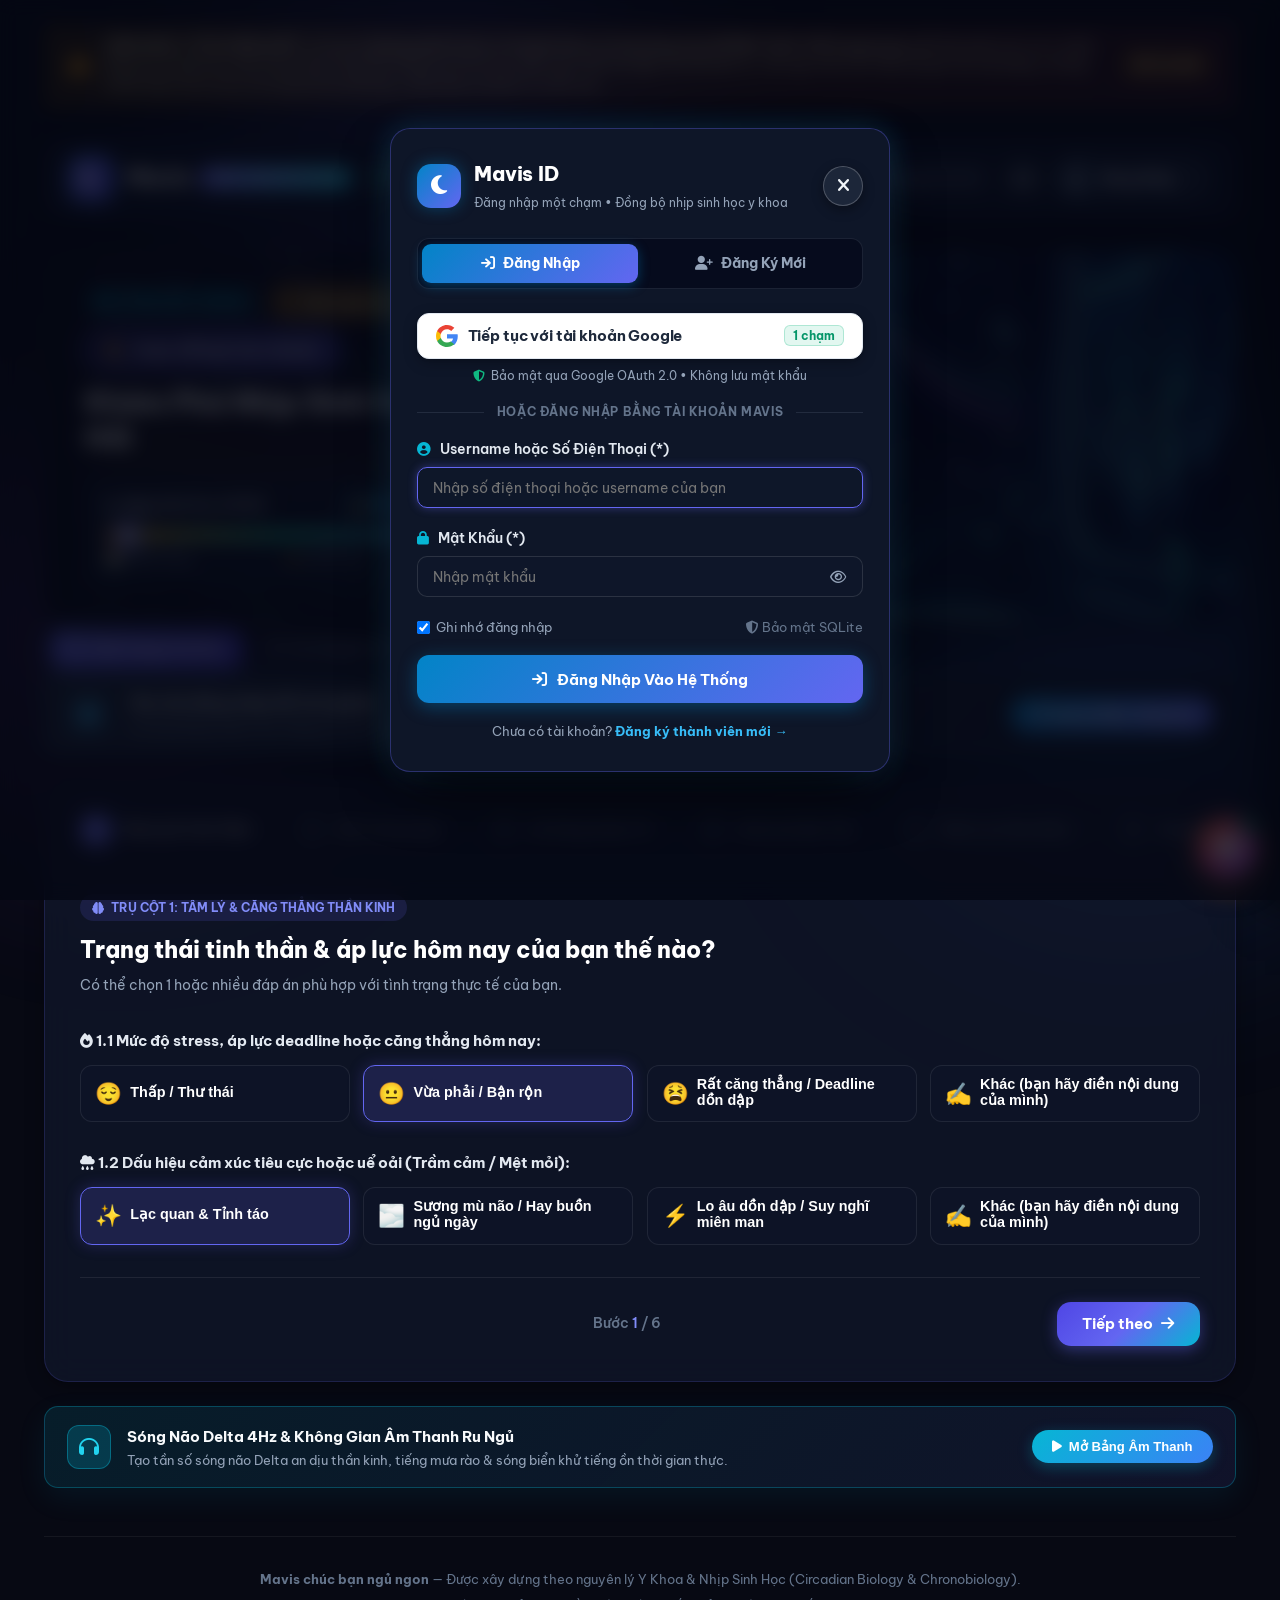
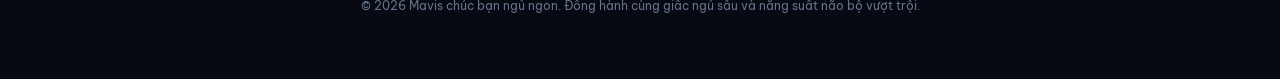
==== commit 6faf70b3: "feat(chatbot): auto-login chatbot on app login, remove profile data exposure, simplify UI to 'Mavis " ====
--- a/index.html
+++ b/index.html
@@ -24,7 +24,7 @@
   <link rel="icon" type="image/png" href="assets/icon-192.png">
 
   <!-- Main Stylesheet -->
-  <link rel="stylesheet" href="styles.css?v=20261105_14">
+  <link rel="stylesheet" href="styles.css?v=20261105_15">
   
   <!-- Immediate Google OAuth Popup Bridge (For seamless 1-click popup login) -->
   <script>
@@ -222,6 +222,9 @@
 
             // 4. Notify entire application & Chatbot
             window.dispatchEvent(new CustomEvent('sleepsync:user-changed', { detail: authRes.user }));
+            if (window.SleepRAG && window.SleepRAG.resetChat) {
+              window.SleepRAG.resetChat();
+            }
 
             // 5. Sound FX & Welcome Toast
             if (window.SoundFX && window.SoundFX.success) {
@@ -2535,10 +2538,10 @@
           <span class="chat-online-badge"></span>
         </div>
         <div class="mavis-header-identity">
-          <h4 class="chatbot-title">Mavis - Trợ Lý Sức Khỏe & Giấc Ngủ <span class="mavis-sparkle-pill">✨ Gemini AI</span></h4>
+          <h4 class="chatbot-title">Mavis Hỗ Trợ</h4>
           <div class="chatbot-user-sync-badge" id="chatbot-user-sync-badge">
-            <span class="sync-dot free"></span>
-            <span>Trực tuyến 24/7 • Chế độ mở</span>
+            <span class="sync-dot online"></span>
+            <span>Đang trực tuyến • Sẵn sàng hỗ trợ</span>
           </div>
         </div>
       </div>
@@ -2548,11 +2551,7 @@
       </div>
     </div>
 
-    <!-- Pinned AI Assistant Banner -->
-    <div class="chatbot-guardrail-banner">
-      <i class="fa-solid fa-wand-magic-sparkles"></i>
-      <span><strong>Trợ lý AI Gemini:</strong> Đồng hành giải đáp thoải mái mọi câu hỏi về sức khỏe, dinh dưỡng & giấc ngủ.</span>
-    </div>
+
 
     <!-- Chat Messages Container -->
     <div class="chatbot-messages" id="chatbot-messages">
@@ -2571,7 +2570,7 @@
 
     <!-- Chat Input Bar -->
     <form id="chatbot-input-form" class="chatbot-input-bar">
-      <input type="text" id="chatbot-text-input" class="chatbot-text-input" placeholder="Hỏi Mavis về sức khỏe, giấc ngủ, dinh dưỡng..." autocomplete="off">
+      <input type="text" id="chatbot-text-input" class="chatbot-text-input" placeholder="Hỏi Mavis về giấc ngủ, giải tỏa căng thẳng..." autocomplete="off">
       <button type="button" id="chatbot-mic-btn" class="chatbot-btn-mic" title="Nói giọng nói"><i class="fa-solid fa-microphone"></i></button>
       <button type="submit" id="chatbot-send-btn" class="chatbot-btn-send" title="Gửi tin nhắn"><i class="fa-solid fa-paper-plane"></i></button>
     </form>
@@ -2614,10 +2613,10 @@
   </div>
 
   <!-- Client Database Engine -->
-  <script src="db.js?v=20261105_14"></script>
+  <script src="db.js?v=20261105_15"></script>
   <!-- RAG Knowledge Base & AI Chatbot Engine -->
-  <script src="rag.js?v=20261105_14"></script>
+  <script src="rag.js?v=20261105_15"></script>
   <!-- Main Javascript Logic -->
-  <script src="app.js?v=20261105_14"></script>
+  <script src="app.js?v=20261105_15"></script>
 </body>
 </html>
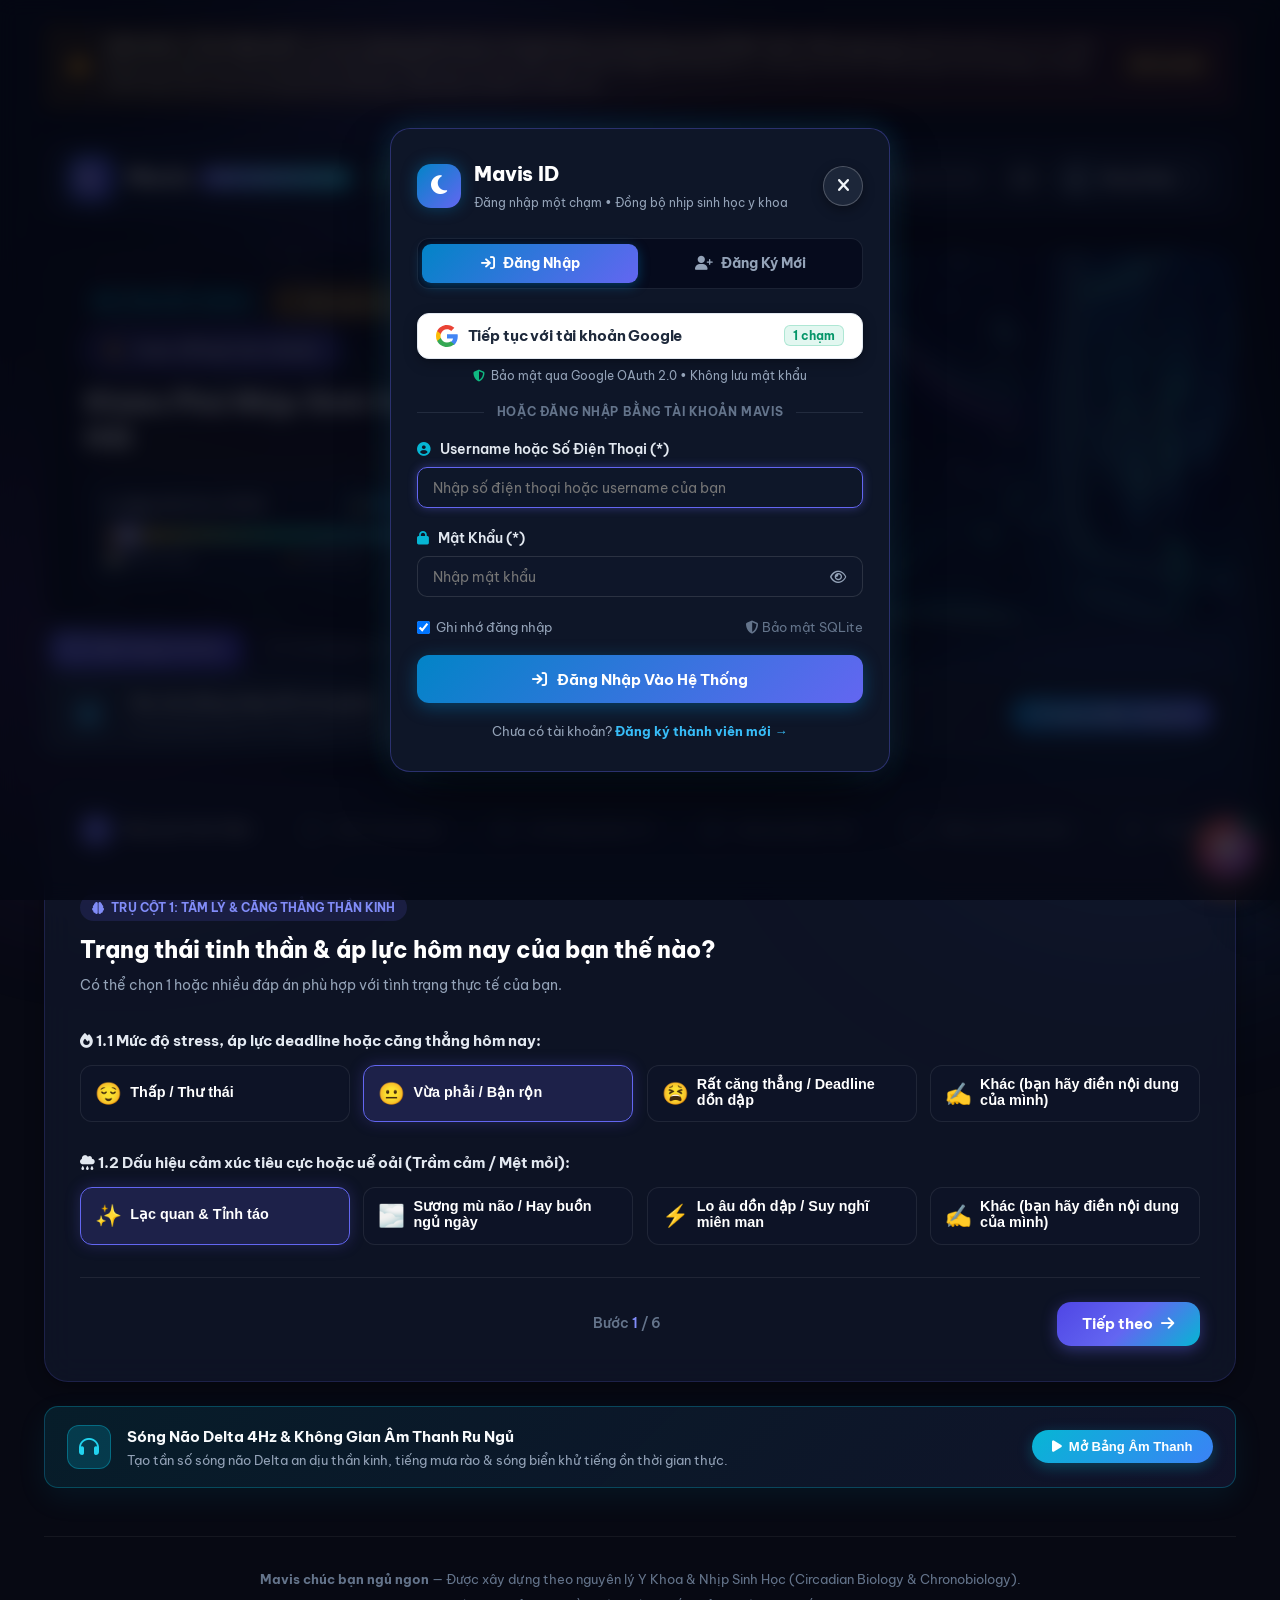
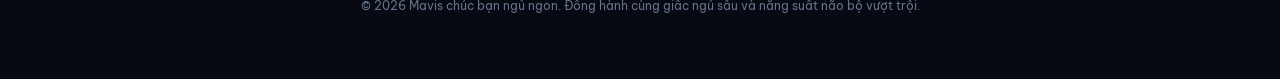
==== commit 782526fe: "feat(soundscape): fix Web Audio synthesis, expand to 8 sleep channels with 1-click presets" ====
--- a/index.html
+++ b/index.html
@@ -24,7 +24,7 @@
   <link rel="icon" type="image/png" href="assets/icon-192.png">
 
   <!-- Main Stylesheet -->
-  <link rel="stylesheet" href="styles.css?v=20261105_15">
+  <link rel="stylesheet" href="styles.css?v=20261105_16">
   
   <!-- Immediate Google OAuth Popup Bridge (For seamless 1-click popup login) -->
   <script>
@@ -1690,12 +1690,21 @@
         </div>
       </div>
 
+      <!-- Soundscape Presets Bar (1-Click Sound Combos) -->
+      <div class="soundscape-presets-bar">
+        <span class="preset-label"><i class="fa-solid fa-wand-magic-sparkles"></i> Phối âm gợi ý:</span>
+        <button type="button" class="preset-chip" data-preset="deep-sleep">💤 Ngủ Sâu (Delta + Mưa)</button>
+        <button type="button" class="preset-chip" data-preset="forest-night">🌲 Rừng Đêm (Suối + Gió dế)</button>
+        <button type="button" class="preset-chip" data-preset="cozy-fire">🔥 Lửa Trại (Lửa + Biển)</button>
+        <button type="button" class="preset-chip" data-preset="zen-meditation">🧘 Thiền Định (Theta + Chuông)</button>
+      </div>
+
       <div class="sound-channels-grid">
         <!-- Channel 1: Binaural Delta Beats -->
         <div class="channel-card">
           <div class="channel-info">
             <div class="channel-name">
-              <i class="fa-solid fa-wave-square"></i>
+              <i class="fa-solid fa-wave-square" style="color: #818CF8;"></i>
               <div>
                 <strong>Sóng Não Delta (4Hz Binaural)</strong>
                 <small>Đồng bộ tần số vỏ não, ru ngủ nhanh</small>
@@ -1714,7 +1723,7 @@
         <div class="channel-card">
           <div class="channel-info">
             <div class="channel-name">
-              <i class="fa-solid fa-cloud-rain"></i>
+              <i class="fa-solid fa-cloud-rain" style="color: #38BDF8;"></i>
               <div>
                 <strong>Tiếng Mưa Rào Êm Dịu (Pink Noise)</strong>
                 <small>Che phủ tiếng ồn xe cộ, dịu tai</small>
@@ -1724,7 +1733,7 @@
           </div>
           <div class="channel-volume-wrap">
             <i class="fa-solid fa-volume-low"></i>
-            <input type="range" class="channel-slider" data-channel="rain" min="0" max="100" value="60">
+            <input type="range" class="channel-slider" data-channel="rain" min="0" max="100" value="65">
             <i class="fa-solid fa-volume-high"></i>
           </div>
         </div>
@@ -1733,7 +1742,7 @@
         <div class="channel-card">
           <div class="channel-info">
             <div class="channel-name">
-              <i class="fa-solid fa-water"></i>
+              <i class="fa-solid fa-water" style="color: #2DD4BF;"></i>
               <div>
                 <strong>Sóng Biển Ban Đêm (Deep Ocean)</strong>
                 <small>Nhịp thở đại dương, hạ nhịp tim</small>
@@ -1743,7 +1752,7 @@
           </div>
           <div class="channel-volume-wrap">
             <i class="fa-solid fa-volume-low"></i>
-            <input type="range" class="channel-slider" data-channel="ocean" min="0" max="100" value="50">
+            <input type="range" class="channel-slider" data-channel="ocean" min="0" max="100" value="55">
             <i class="fa-solid fa-volume-high"></i>
           </div>
         </div>
@@ -1752,7 +1761,7 @@
         <div class="channel-card">
           <div class="channel-info">
             <div class="channel-name">
-              <i class="fa-solid fa-bell"></i>
+              <i class="fa-solid fa-bell" style="color: #FBBF24;"></i>
               <div>
                 <strong>Chuông Xoay Thiền (Singing Bowl)</strong>
                 <small>Tần số 432Hz an định tinh thần</small>
@@ -1763,6 +1772,82 @@
           <div class="channel-volume-wrap">
             <i class="fa-solid fa-volume-low"></i>
             <input type="range" class="channel-slider" data-channel="bowl" min="0" max="100" value="65">
+            <i class="fa-solid fa-volume-high"></i>
+          </div>
+        </div>
+
+        <!-- Channel 5: Forest Stream -->
+        <div class="channel-card">
+          <div class="channel-info">
+            <div class="channel-name">
+              <i class="fa-solid fa-water-ladder" style="color: #38BDF8;"></i>
+              <div>
+                <strong>Suối Rừng Róc Rách (Forest Stream)</strong>
+                <small>Dòng nước róc rách, xoa dịu lo âu</small>
+              </div>
+            </div>
+            <button class="channel-toggle-btn" data-channel="stream"><i class="fa-solid fa-play"></i> Bật</button>
+          </div>
+          <div class="channel-volume-wrap">
+            <i class="fa-solid fa-volume-low"></i>
+            <input type="range" class="channel-slider" data-channel="stream" min="0" max="100" value="65">
+            <i class="fa-solid fa-volume-high"></i>
+          </div>
+        </div>
+
+        <!-- Channel 6: Cozy Campfire -->
+        <div class="channel-card">
+          <div class="channel-info">
+            <div class="channel-name">
+              <i class="fa-solid fa-fire-flame-curved" style="color: #FB923C;"></i>
+              <div>
+                <strong>Lửa Trại Bập Bùng (Cozy Campfire)</strong>
+                <small>Tí tách ấm áp, xua tan căng thẳng</small>
+              </div>
+            </div>
+            <button class="channel-toggle-btn" data-channel="fire"><i class="fa-solid fa-play"></i> Bật</button>
+          </div>
+          <div class="channel-volume-wrap">
+            <i class="fa-solid fa-volume-low"></i>
+            <input type="range" class="channel-slider" data-channel="fire" min="0" max="100" value="60">
+            <i class="fa-solid fa-volume-high"></i>
+          </div>
+        </div>
+
+        <!-- Channel 7: Deep Theta Waves 6Hz -->
+        <div class="channel-card">
+          <div class="channel-info">
+            <div class="channel-name">
+              <i class="fa-solid fa-brain" style="color: #A78BFA;"></i>
+              <div>
+                <strong>Sóng Não Theta (6Hz Meditation)</strong>
+                <small>Trạng thái lơ mơ, tiền giấc ngủ sâu</small>
+              </div>
+            </div>
+            <button class="channel-toggle-btn" data-channel="theta"><i class="fa-solid fa-play"></i> Bật</button>
+          </div>
+          <div class="channel-volume-wrap">
+            <i class="fa-solid fa-volume-low"></i>
+            <input type="range" class="channel-slider" data-channel="theta" min="0" max="100" value="70">
+            <i class="fa-solid fa-volume-high"></i>
+          </div>
+        </div>
+
+        <!-- Channel 8: Night Breeze & Crickets -->
+        <div class="channel-card">
+          <div class="channel-info">
+            <div class="channel-name">
+              <i class="fa-solid fa-wind" style="color: #34D399;"></i>
+              <div>
+                <strong>Gió Đêm & Tiếng Dế (Night Breeze)</strong>
+                <small>Không gian tĩnh lặng, ru êm giấc ngủ</small>
+              </div>
+            </div>
+            <button class="channel-toggle-btn" data-channel="wind"><i class="fa-solid fa-play"></i> Bật</button>
+          </div>
+          <div class="channel-volume-wrap">
+            <i class="fa-solid fa-volume-low"></i>
+            <input type="range" class="channel-slider" data-channel="wind" min="0" max="100" value="55">
             <i class="fa-solid fa-volume-high"></i>
           </div>
         </div>
@@ -2613,10 +2698,10 @@
   </div>
 
   <!-- Client Database Engine -->
-  <script src="db.js?v=20261105_15"></script>
+  <script src="db.js?v=20261105_16"></script>
   <!-- RAG Knowledge Base & AI Chatbot Engine -->
-  <script src="rag.js?v=20261105_15"></script>
+  <script src="rag.js?v=20261105_16"></script>
   <!-- Main Javascript Logic -->
-  <script src="app.js?v=20261105_15"></script>
+  <script src="app.js?v=20261105_16"></script>
 </body>
 </html>
--- a/styles.css
+++ b/styles.css
@@ -1768,6 +1768,53 @@
   }
 }
 
+.soundscape-presets-bar {
+  display: flex;
+  align-items: center;
+  flex-wrap: wrap;
+  gap: 0.5rem;
+  margin-bottom: 1.2rem;
+  padding: 0.65rem 0.85rem;
+  background: rgba(30, 41, 59, 0.45);
+  border: 1px dashed rgba(255, 255, 255, 0.12);
+  border-radius: 12px;
+}
+
+.preset-label {
+  font-size: 0.78rem;
+  color: #94A3B8;
+  font-weight: 600;
+  display: flex;
+  align-items: center;
+  gap: 0.35rem;
+}
+
+.preset-chip {
+  background: rgba(15, 23, 42, 0.7);
+  border: 1px solid rgba(255, 255, 255, 0.1);
+  color: #E2E8F0;
+  font-size: 0.75rem;
+  font-weight: 500;
+  padding: 0.3rem 0.65rem;
+  border-radius: 999px;
+  cursor: pointer;
+  transition: all 0.2s ease;
+}
+
+.preset-chip:hover {
+  background: rgba(56, 189, 248, 0.15);
+  border-color: rgba(56, 189, 248, 0.4);
+  color: #38BDF8;
+}
+
+.preset-chip.active {
+  background: linear-gradient(135deg, rgba(6, 182, 212, 0.25), rgba(99, 102, 241, 0.25));
+  border-color: #38BDF8;
+  color: #38BDF8;
+  font-weight: 600;
+  box-shadow: 0 0 10px rgba(56, 189, 248, 0.25);
+}
+
 .channel-card {
   background: rgba(15, 23, 42, 0.6);
   border: 1px solid rgba(255, 255, 255, 0.08);
@@ -1776,6 +1823,13 @@
   display: flex;
   flex-direction: column;
   gap: 0.8rem;
+  transition: all 0.25s ease;
+}
+
+.channel-card.active-playing {
+  border-color: rgba(56, 189, 248, 0.4);
+  background: rgba(15, 23, 42, 0.85);
+  box-shadow: 0 0 16px rgba(6, 182, 212, 0.12);
 }
 
 .channel-info {
@@ -1820,9 +1874,10 @@
 }
 
 .channel-toggle-btn.playing {
-  background: rgba(6, 182, 212, 0.2);
-  border-color: var(--cyan-accent);
-  color: #FFF;
+  background: linear-gradient(135deg, rgba(6, 182, 212, 0.3), rgba(99, 102, 241, 0.3));
+  border-color: #38BDF8;
+  color: #38BDF8;
+  box-shadow: 0 0 12px rgba(56, 189, 248, 0.35);
 }
 
 .channel-volume-wrap {
